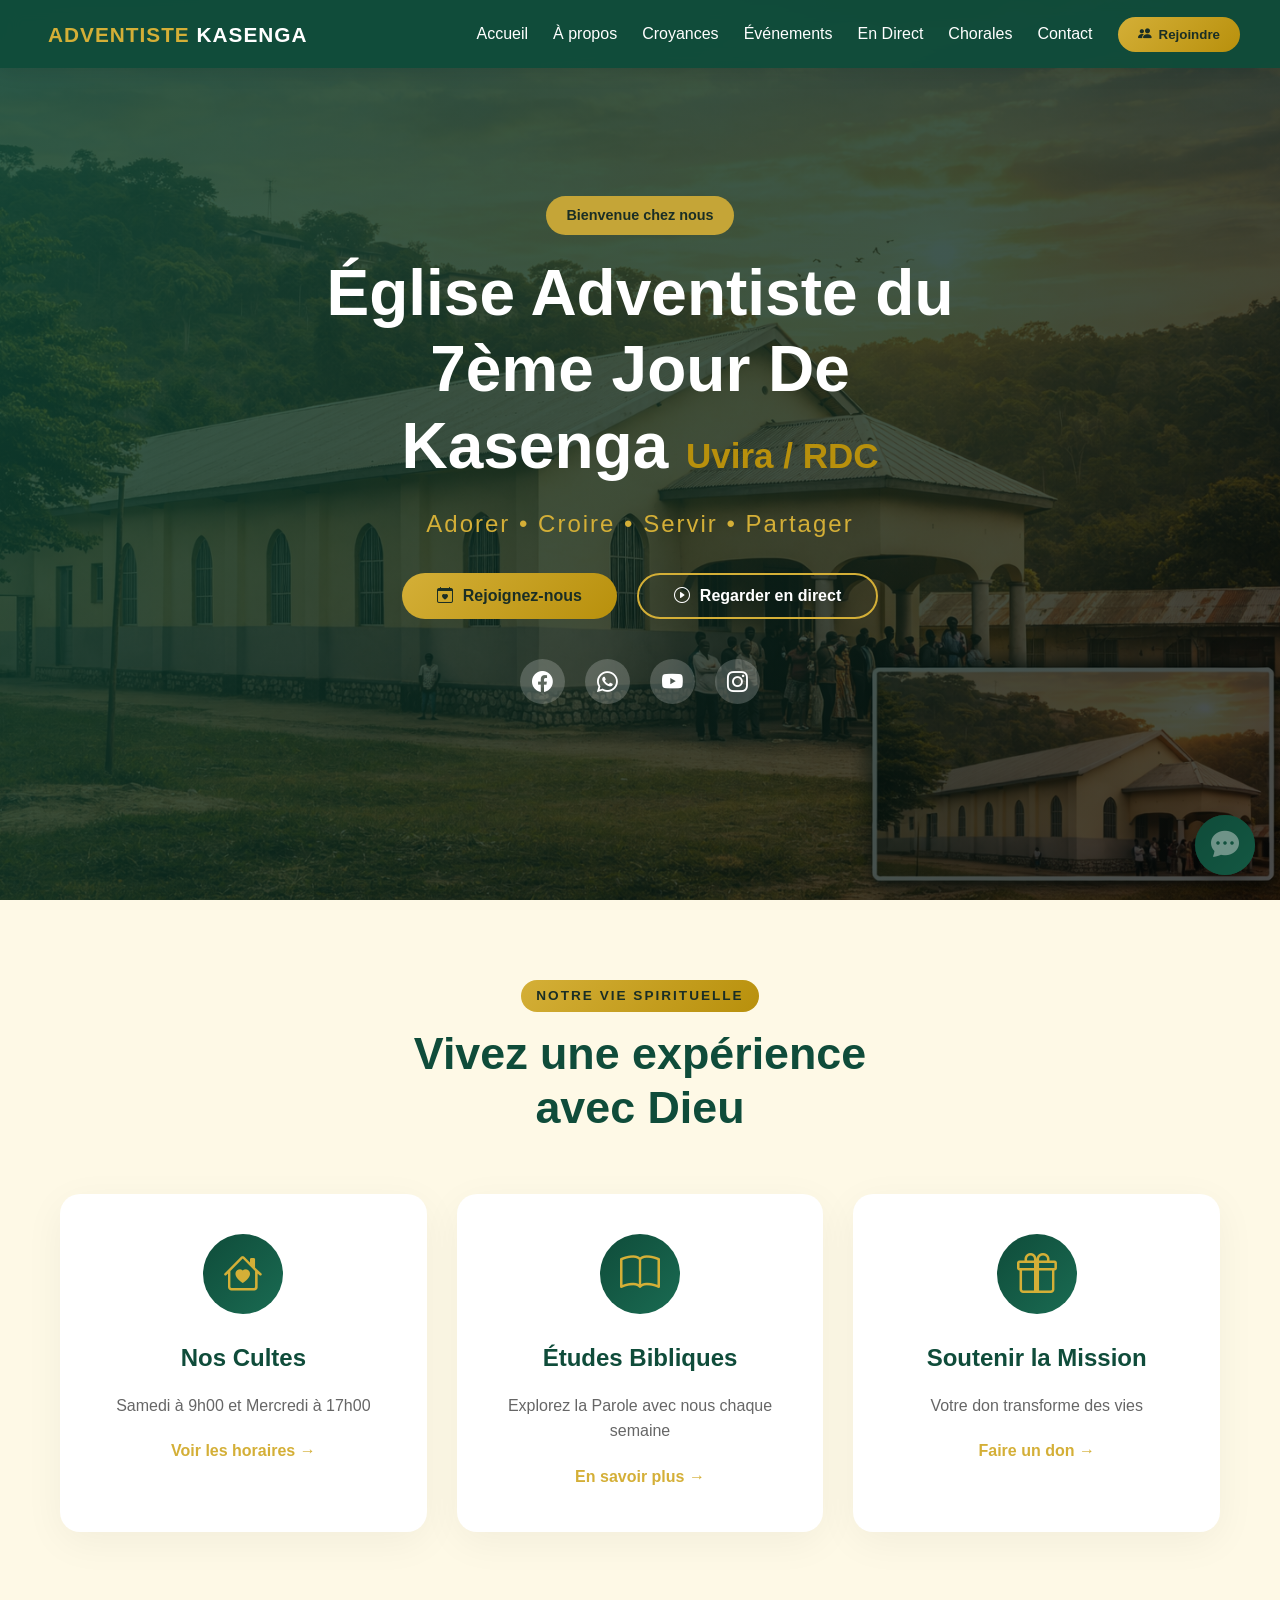
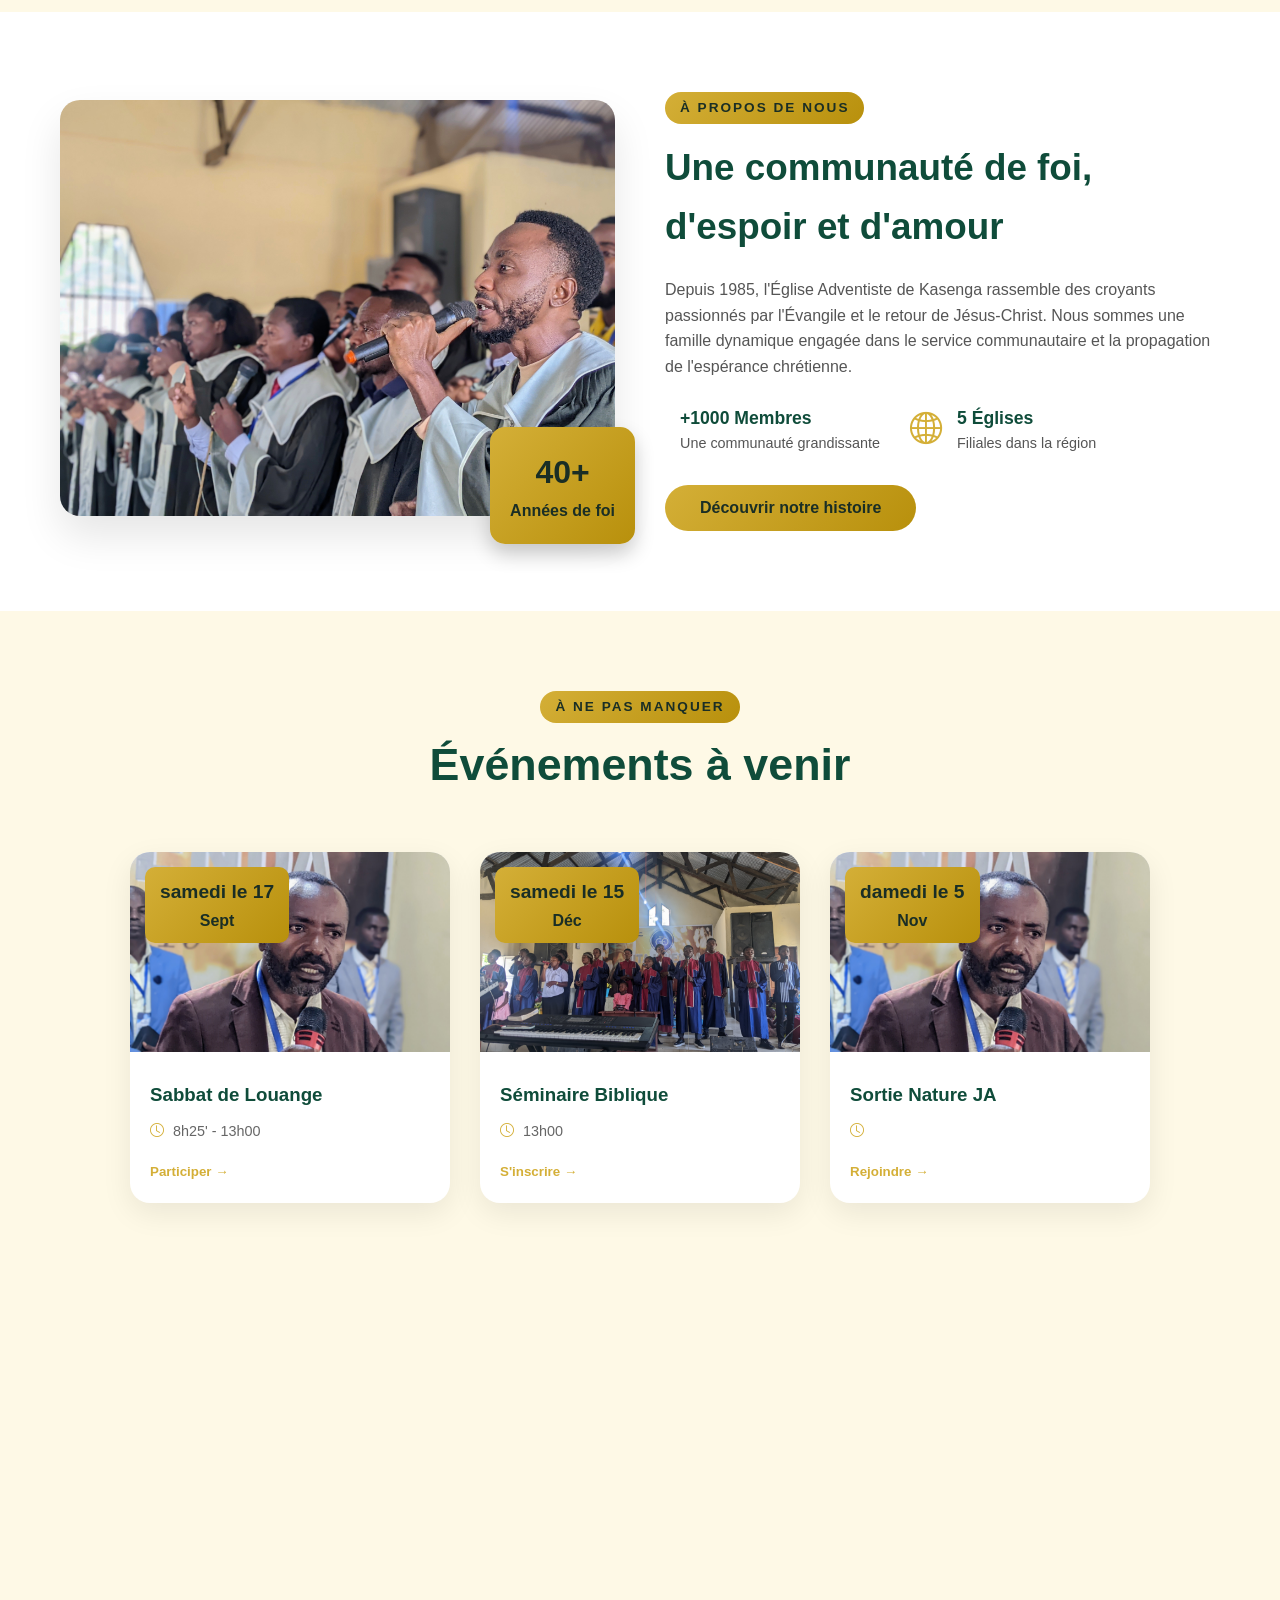
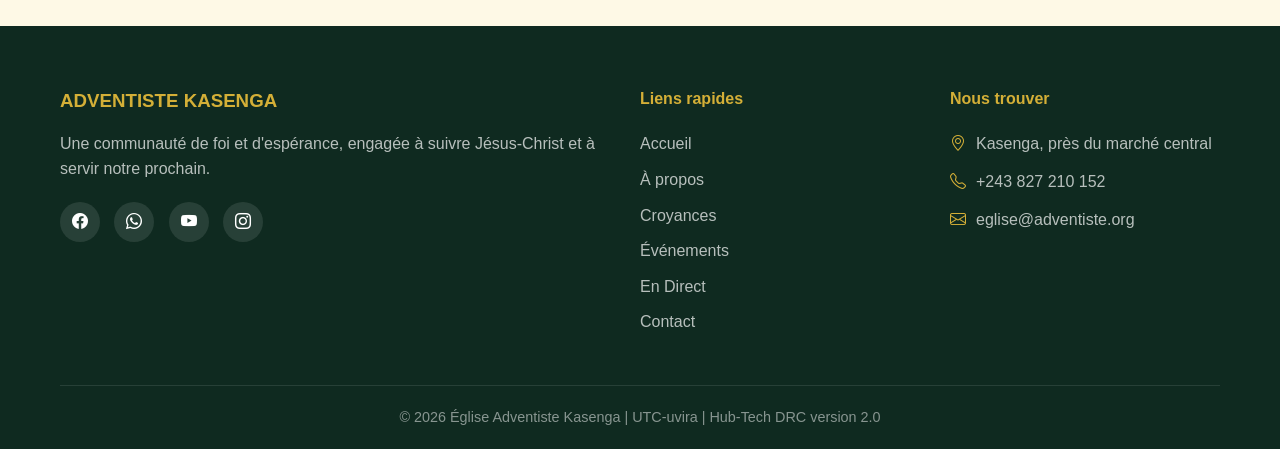
==== index.html @ 3e781ba5 "premier commit" ====
<!DOCTYPE html>
<html lang="fr">
<head>
    <meta charset="UTF-8">
    <meta name="viewport" content="width=device-width, initial-scale=1.0">
    <title>Église Adventiste - Kasenga | Accueil</title>
    <link rel="stylesheet" href="css/style.css">
    <link rel="stylesheet" href="font/bootstrap-icons.css">
</head>
<body>

<!-- NAVBAR MODERNE -->
<header class="header">
    <div class="logo">
        <i class="bi bi-cross"></i>
        <span>ADVENTISTE</span> KASENGA
    </div>
    <nav class="nav" id="nav">
        <a href="index.html">Accueil</a>
        <a href="a-propos.html">À propos</a>
        <a href="croyances.html">Croyances</a>
        <a href="evenements.html">Événements</a>
        <a href="direct.html">En Direct</a>
        <a href="chorales.html">Chorales</a>
        <a href="contact.html">Contact</a>
        <button class="btn-join" onclick="window.location.href='contact.html'">
            <i class="bi bi-people-fill"></i> Rejoindre
        </button>
    </nav>
    <div class="menu-toggle" id="menu-toggle">
        <i class="bi bi-list"></i>
    </div>
</header>

<!-- HERO SECTION - IMPACTANTE -->
<section class="hero">
    <div class="hero-overlay"></div>
    <div class="hero-content">
        <div class="hero-badge">Bienvenue chez nous</div>
        <h1>Église Adventiste du 7ème Jour  De<br> Kasenga <r style="font-size: 35px; color:#B8900C ;"> Uvira / RDC </r></r><span class="highlight">  </span></h1>
        <p class="hero-subtitle">Adorer • Croire • Servir • Partager</p>
        <div class="hero-buttons">
            <button class="btn-primary" onclick="window.location.href='contact.html'">
                <i class="bi bi-calendar-heart"></i> Rejoignez-nous
            </button>
            <button class="btn-outline" onclick="window.location.href='direct.html'">
                <i class="bi bi-play-circle"></i> Regarder en direct
            </button>
        </div>
        <div class="hero-social">
            <a href="#"><i class="bi bi-facebook"></i></a>
            <a href="#"><i class="bi bi-whatsapp"></i></a>
            <a href="#"><i class="bi bi-youtube"></i></a>
            <a href="#"><i class="bi bi-instagram"></i></a>
        </div>
    </div>
</section>

<!-- SECTION SERVICES/CARTES -->
<section class="services">
    <div class="container">
        <div class="section-header">
            <span class="section-tag">Notre vie spirituelle</span>
            <h2>Vivez une expérience <br>avec Dieu</h2>
        </div>
        <div class="services-grid">
            <div class="service-card">
                <div class="service-icon">
                    <i class="bi bi-house-heart"></i>
                </div>
                <h3>Nos Cultes</h3>
                <p>Samedi à 9h00 et Mercredi à 17h00</p>
                <a href="evenements.html" class="service-link">Voir les horaires →</a>
            </div>
            <div class="service-card">
                <div class="service-icon">
                    <i class="bi bi-book"></i>
                </div>
                <h3>Études Bibliques</h3>
                <p>Explorez la Parole avec nous chaque semaine</p>
                <a href="croyances.html" class="service-link">En savoir plus →</a>
            </div>
            <div class="service-card">
                <div class="service-icon">
                    <i class="bi bi-gift"></i>
                </div>
                <h3>Soutenir la Mission</h3>
                <p>Votre don transforme des vies</p>
                <a href="contact.html" class="service-link">Faire un don →</a>
            </div>
        </div>
    </div>
</section>

<!-- SECTION À PROOS (moderne) -->
<section class="about-modern">
    <div class="container">
        <div class="about-grid">
            <div class="about-image">
                <img src="images/les_seraphins.jpg" alt="Notre église">
                <div class="about-experience">
                    <span>40+</span>
                    <p>Années de foi</p>
                </div>
            </div>
            <div class="about-content">
                <span class="section-tag">À propos de nous</span>
                <h2>Une communauté de foi, d'espoir et d'amour</h2>
                <p>Depuis 1985, l'Église Adventiste de Kasenga rassemble des croyants passionnés par l'Évangile et le retour de Jésus-Christ. Nous sommes une famille dynamique engagée dans le service communautaire et la propagation de l'espérance chrétienne.</p>
                <div class="about-features">
                    <div class="feature">
                        <i class="bi bi-church"></i>
                        <div>
                            <h4>+1000 Membres</h4>
                            <p>Une communauté grandissante</p>
                        </div>
                    </div>
                    <div class="feature">
                        <i class="bi bi-globe2"></i>
                        <div>
                            <h4>5 Églises</h4>
                            <p>Filiales dans la région</p>
                        </div>
                    </div>
                </div>
                <button class="btn-primary" onclick="window.location.href='a-propos.html'">
                    Découvrir notre histoire
                </button>
            </div>
        </div>
    </div>
</section>

<!-- SECTION ÉVÉNEMENTS -->
<section class="events">
    <div class="container">
        <div class="section-header">
            <span class="section-tag">À ne pas manquer</span>
            <h2>Événements à venir</h2>
        </div>
        <div class="events-grid">
            <div class="event-card">
                <div class="event-date">
                    <span>samedi le 17</span>
                    <span>Sept</span>
                </div>
                <img src="images/mzee_precie.jpg" alt="Sabbat de Louange">
                <div class="event-content">
                    <h3>Sabbat de Louange</h3>
                    <p><i class="bi bi-clock"></i> 8h25' - 13h00</p>
                    <button class="btn-event">Participer →</button>
                </div>
            </div>
            <div class="event-card">
                <div class="event-date">
                    <span>samedi le 15</span>
                    <span>Déc</span>
                </div>
                <img src="images/aller dans le monde.jpg" alt="Séminaire Biblique">
                <div class="event-content">
                    <h3>Séminaire Biblique</h3>
                    <p><i class="bi bi-clock"></i> 13h00</p>
                    <button class="btn-event">S'inscrire →</button>
                </div>
            </div>
            <div class="event-card">
                <div class="event-date">
                    <span>damedi le 5</span>
                    <span>Nov</span>
                </div>
                <img src="images/mzee_precie.jpg" alt="Sortie Nature">
                <div class="event-content">
                    <h3>Sortie Nature JA</h3>
                    <p><i class="bi bi-clock"></i> </p>
                    <button class="btn-event">Rejoindre →</button>
                </div>
            </div>
        </div>
    </div>
</section>

<!-- SECTION NEWSLETTER / CONTACT -->
<section class="newsletter">
    <div class="container">
        <div class="newsletter-content">
            <h2>Restons connectés</h2>
            <p>Recevez nos actualités, horaires et événements directement sur WhatsApp</p>
            <div class="newsletter-form">
                <input type="tel" placeholder="Votre numéro WhatsApp">
                <button>S'inscrire <i class="bi bi-send"></i></button>
            </div>
        </div>
    </div>
</section>

<!-- FOOTER -->
<footer class="footer">
    <div class="container">
        <div class="footer-grid">
            <div class="footer-about">
                <h3>ADVENTISTE KASENGA</h3>
                <p>Une communauté de foi et d'espérance, engagée à suivre Jésus-Christ et à servir notre prochain.</p>
                <div class="footer-social">
                    <a href="#"><i class="bi bi-facebook"></i></a>
                    <a href="#"><i class="bi bi-whatsapp"></i></a>
                    <a href="#"><i class="bi bi-youtube"></i></a>
                    <a href="#"><i class="bi bi-instagram"></i></a>
                </div>
            </div>
            <div class="footer-links">
                <h4>Liens rapides</h4>
                <ul>
                    <li><a href="index.html">Accueil</a></li>
                    <li><a href="a-propos.html">À propos</a></li>
                    <li><a href="croyances.html">Croyances</a></li>
                    <li><a href="evenements.html">Événements</a></li>
                    <li><a href="direct.html">En Direct</a></li>
                    <li><a href="contact.html">Contact</a></li>
                </ul>
            </div>
            <div class="footer-contact">
                <h4>Nous trouver</h4>
                <p><i class="bi bi-geo-alt"></i> Kasenga, près du marché central</p>
                <p><i class="bi bi-telephone"></i> +243 827 210 152</p>
                <p><i class="bi bi-envelope"></i> eglise@adventiste.org</p>
            </div>
        </div>
        <div class="footer-bottom">
            <p>© 2026 Église Adventiste Kasenga | UTC-uvira | Hub-Tech DRC version 2.0</p>
        </div>
    </div>
</footer>

<!-- CHATBOT MODERNE -->
<div id="chatbot-icon" class="chatbot-icon">
    <i class="bi bi-chat-dots-fill"></i>
    <span class="chatbot-pulse"></span>
</div>

<div id="chatbot-window" class="chatbot-window">
    <div class="chatbot-header">
        <div class="chatbot-header-info">
            <i class="bi bi-cross"></i>
            <span>Assistant Adventiste</span>
        </div>
        <button id="close-chat"><i class="bi bi-x-lg"></i></button>
    </div>
    <div class="chatbot-messages" id="chatbot-messages">
        <div class="bot-message">
            <i class="bi bi-chat-heart"></i>
            <span>Bonjour et que Dieu vous bénisse ! 🙏 Comment puis-je vous aider ?</span>
        </div>
    </div>
    <div class="chatbot-input">
        <input type="text" id="chatbot-input" placeholder="Écrivez votre message...">
        <button id="chatbot-send">
            <i class="bi bi-send"></i>
        </button>
    </div>
</div>

<script src="js/script.js"></script>
</body>
</html>
---- css/style.css ----
/* ========================================
   STYLES MODERNES - ÉGLISE ADVENTISTE KASENGA
   ======================================== */

* {
    margin: 0;
    padding: 0;
    box-sizing: border-box;
    font-family: Arial, Helvetica, sans-serif;
}

body {
    font-family: 'Inter', 'Times New Roman', sans-serif;
    background-color: #FEF9E6;
    color: #1A2E25;
    line-height: 1.6;
    overflow-x: hidden;
}

.container {
    max-width: 1200px;
    margin: 0 auto;
    padding: 0 20px;
}

/* ========== TYPOGRAPHIE ========== */
.section-header {
    text-align: center;
    margin-bottom: 60px;
}

.section-tag {
    display: inline-block;
    background: linear-gradient(135deg, #D4AF37, #B8900C);
    color: #1A2E25;
    font-size: 0.85rem;
    font-weight: 600;
    text-transform: uppercase;
    letter-spacing: 2px;
    padding: 5px 15px;
    border-radius: 30px;
    margin-bottom: 15px;
}

.section-header h2 {
    font-size: 2.8rem;
    font-weight: 700;
    color: #0F4C3A;
    line-height: 1.2;
}

.highlight {
    color: #D4AF37;
    text-shadow: 0 2px 10px rgba(212, 175, 55, 0.3);
}

/* ========== NAVBAR MODERNE ========== */
.header {
    position: fixed;
    top: 0;
    left: 0;
    right: 0;
    display: flex;
    justify-content: space-between;
    align-items: center;
    background: rgba(15, 76, 58, 0.95);
    backdrop-filter: blur(10px);
    color: white;
    padding: 15px 40px;
    z-index: 1000;
    transition: all 0.3s ease;
    box-shadow: 0 2px 20px rgba(0,0,0,0.1);
}

.logo {
    font-size: 1.3rem;
    font-weight: 700;
    letter-spacing: 1px;
}

.logo i {
    color: #D4AF37;
    font-size: 1.5rem;
    margin-right: 8px;
}

.logo span {
    color: #D4AF37;
}

.nav {
    display: flex;
    gap: 25px;
    align-items: center;
}

.nav a {
    color: white;
    text-decoration: none;
    font-weight: 500;
    transition: all 0.3s;
    position: relative;
}

.nav a::after {
    content: '';
    position: absolute;
    bottom: -5px;
    left: 0;
    width: 0;
    height: 2px;
    background: #D4AF37;
    transition: width 0.3s;
}

.nav a:hover::after {
    width: 100%;
}

.nav a:hover {
    color: #D4AF37;
}

.btn-join {
    background: linear-gradient(135deg, #D4AF37, #B8900C);
    color: #1A2E25;
    padding: 10px 20px;
    border: none;
    border-radius: 30px;
    cursor: pointer;
    font-weight: 600;
    display: flex;
    align-items: center;
    gap: 8px;
    transition: transform 0.3s;
}

.btn-join:hover {
    transform: scale(1.05);
}

.menu-toggle {
    display: none;
    font-size: 28px;
    cursor: pointer;
}

/* ========== HERO SECTION ========== */
.hero {
    height: 100vh;
    position: relative;
    display: flex;
    align-items: center;
    justify-content: center;
    text-align: center;
    color: white;
    background: url('../images/adventiste\ 2.png') center/cover no-repeat;
    background-attachment: fixed;
}

.hero-overlay {
    position: absolute;
    top: 0;
    left: 0;
    right: 0;
    bottom: 0;
    background: linear-gradient(135deg, rgba(15,76,58,0.85), rgba(0,0,0,0.7));
}

.hero-content {
    position: relative;
    z-index: 2;
    max-width: 800px;
    padding: 0 20px;
}

.hero-badge {
    background: rgba(212, 175, 55, 0.9);
    display: inline-block;
    padding: 8px 20px;
    border-radius: 30px;
    font-size: 0.9rem;
    font-weight: 600;
    margin-bottom: 20px;
    color: #1A2E25;
}

.hero-content h1 {
    font-size: 4rem;
    font-weight: 800;
    margin-bottom: 20px;
    line-height: 1.2;
}

.hero-subtitle {
    font-size: 1.5rem;
    letter-spacing: 2px;
    margin-bottom: 30px;
    color: #D4AF37;
}

.hero-buttons {
    display: flex;
    gap: 20px;
    justify-content: center;
    margin-bottom: 40px;
    flex-wrap: wrap;
}

.btn-primary {
    background: linear-gradient(135deg, #D4AF37, #B8900C);
    color: #1A2E25;
    padding: 14px 35px;
    border: none;
    border-radius: 40px;
    font-size: 1rem;
    font-weight: 600;
    cursor: pointer;
    transition: all 0.3s;
    display: inline-flex;
    align-items: center;
    gap: 10px;
}

.btn-primary:hover {
    transform: translateY(-3px);
    box-shadow: 0 10px 25px rgba(212,175,55,0.3);
}

.btn-outline {
    background: transparent;
    border: 2px solid #D4AF37;
    color: white;
    padding: 12px 35px;
    border-radius: 40px;
    font-size: 1rem;
    font-weight: 600;
    cursor: pointer;
    transition: all 0.3s;
    display: inline-flex;
    align-items: center;
    gap: 10px;
}

.btn-outline:hover {
    background: #D4AF37;
    color: #1A2E25;
    transform: translateY(-3px);
}

.hero-social {
    display: flex;
    gap: 20px;
    justify-content: center;
}

.hero-social a {
    color: white;
    background: rgba(255,255,255,0.2);
    width: 45px;
    height: 45px;
    border-radius: 50%;
    display: flex;
    align-items: center;
    justify-content: center;
    font-size: 1.3rem;
    transition: all 0.3s;
}

.hero-social a:hover {
    background: #D4AF37;
    transform: translateY(-5px);
}

/* ========== SERVICES / CARTES ========== */
.services {
    padding: 80px 0;
    background: #FEF9E6;
}

.services-grid {
    display: flex;
    gap: 30px;
    justify-content: center;
    flex-wrap: wrap;
}

.service-card {
    background: white;
    padding: 40px 30px;
    border-radius: 20px;
    text-align: center;
    box-shadow: 0 10px 40px rgba(0,0,0,0.05);
    transition: all 0.3s;
    flex: 1;
    min-width: 250px;
    border-bottom: 3px solid transparent;
}

.service-card:hover {
    transform: translateY(-10px);
    box-shadow: 0 20px 50px rgba(0,0,0,0.1);
    border-bottom-color: #D4AF37;
}

.service-icon {
    width: 80px;
    height: 80px;
    background: linear-gradient(135deg, #0F4C3A, #1A6B52);
    border-radius: 50%;
    display: flex;
    align-items: center;
    justify-content: center;
    margin: 0 auto 25px;
}

.service-icon i {
    font-size: 2.5rem;
    color: #D4AF37;
}

.service-card h3 {
    font-size: 1.5rem;
    margin-bottom: 15px;
    color: #0F4C3A;
}

.service-card p {
    color: #666;
    margin-bottom: 20px;
}

.service-link {
    color: #D4AF37;
    text-decoration: none;
    font-weight: 600;
    transition: all 0.3s;
}

.service-link:hover {
    letter-spacing: 1px;
}

/* ========== ABOUT MODERN ========== */
.about-modern {
    padding: 80px 0;
    background: white;
}

.about-grid {
    display: flex;
    gap: 50px;
    align-items: center;
    flex-wrap: wrap;
}

.about-image {
    flex: 1;
    position: relative;
}

.about-image img {
    width: 100%;
    border-radius: 20px;
    box-shadow: 0 20px 40px rgba(0,0,0,0.1);
}

.about-experience {
    position: absolute;
    bottom: -20px;
    right: -20px;
    background: linear-gradient(135deg, #D4AF37, #B8900C);
    padding: 20px;
    border-radius: 15px;
    text-align: center;
    box-shadow: 0 10px 20px rgba(0,0,0,0.2);
}

.about-experience span {
    font-size: 2rem;
    font-weight: 800;
    display: block;
    color: #1A2E25;
}

.about-experience p {
    color: #1A2E25;
    font-weight: 600;
}

.about-content {
    flex: 1;
}

.about-content .section-tag {
    display: inline-block;
    margin-bottom: 15px;
}

.about-content h2 {
    font-size: 2.3rem;
    color: #0F4C3A;
    margin-bottom: 20px;
}

.about-content p {
    color: #555;
    margin-bottom: 25px;
}

.about-features {
    display: flex;
    gap: 30px;
    margin-bottom: 30px;
    flex-wrap: wrap;
}

.feature {
    display: flex;
    align-items: center;
    gap: 15px;
}

.feature i {
    font-size: 2rem;
    color: #D4AF37;
}

.feature h4 {
    color: #0F4C3A;
    font-size: 1.1rem;
}

.feature p {
    margin: 0;
    font-size: 0.9rem;
}

/* ========== ÉVÉNEMENTS ========== */
.events {
    padding: 80px 0;
    background: #FEF9E6;
}

.events-grid {
    display: flex;
    gap: 30px;
    flex-wrap: wrap;
    justify-content: center;
}

.event-card {
    background: white;
    border-radius: 20px;
    overflow: hidden;
    width: 320px;
    transition: all 0.3s;
    box-shadow: 0 10px 30px rgba(0,0,0,0.08);
    position: relative;
}

.event-card:hover {
    transform: translateY(-10px);
    box-shadow: 0 20px 40px rgba(0,0,0,0.15);
}

.event-date {
    position: absolute;
    top: 15px;
    left: 15px;
    background: linear-gradient(135deg, #D4AF37, #B8900C);
    padding: 10px 15px;
    border-radius: 10px;
    text-align: center;
    color: #1A2E25;
    font-weight: bold;
    z-index: 2;
}

.event-date span:first-child {
    font-size: 1.2rem;
    display: block;
}

.event-card img {
    width: 100%;
    height: 200px;
    object-fit: cover;
}

.event-content {
    padding: 20px;
}

.event-content h3 {
    color: #0F4C3A;
    margin-bottom: 10px;
}

.event-content p {
    color: #666;
    margin-bottom: 15px;
    font-size: 0.9rem;
}

.event-content p i {
    margin-right: 5px;
    color: #D4AF37;
}

.btn-event {
    background: transparent;
    border: none;
    color: #D4AF37;
    font-weight: 600;
    cursor: pointer;
    transition: all 0.3s;
}

.btn-event:hover {
    letter-spacing: 2px;
}

/* ========== NEWSLETTER ========== */
.newsletter {
    padding: 80px 0;
    background: linear-gradient(135deg, #0F4C3A, #1A6B52);
    text-align: center;
}

.newsletter-content h2 {
    color: white;
    font-size: 2.5rem;
    margin-bottom: 15px;
}

.newsletter-content p {
    color: rgba(255,255,255,0.9);
    margin-bottom: 30px;
}

.newsletter-form {
    display: flex;
    gap: 15px;
    justify-content: center;
    flex-wrap: wrap;
}

.newsletter-form input {
    padding: 15px 25px;
    width: 320px;
    border: none;
    border-radius: 50px;
    font-size: 1rem;
    outline: none;
}

.newsletter-form button {
    background: linear-gradient(135deg, #D4AF37, #B8900C);
    border: none;
    padding: 15px 30px;
    border-radius: 50px;
    font-weight: 600;
    cursor: pointer;
    transition: all 0.3s;
}

.newsletter-form button:hover {
    transform: scale(1.05);
}

/* ========== FOOTER ========== */
.footer {
    background: #0F2A20;
    color: white;
    padding: 60px 0 20px;
}

.footer-grid {
    display: flex;
    gap: 40px;
    flex-wrap: wrap;
    justify-content: space-between;
    margin-bottom: 40px;
}

.footer-about {
    flex: 2;
    min-width: 250px;
}

.footer-about h3 {
    color: #D4AF37;
    margin-bottom: 15px;
}

.footer-about p {
    color: rgba(255,255,255,0.7);
    margin-bottom: 20px;
}

.footer-social a {
    color: white;
    background: rgba(255,255,255,0.1);
    width: 40px;
    height: 40px;
    display: inline-flex;
    align-items: center;
    justify-content: center;
    border-radius: 50%;
    margin-right: 10px;
    transition: all 0.3s;
}

.footer-social a:hover {
    background: #D4AF37;
    transform: translateY(-3px);
}

.footer-links, .footer-contact {
    flex: 1;
    min-width: 180px;
}

.footer-links h4, .footer-contact h4 {
    color: #D4AF37;
    margin-bottom: 20px;
}

.footer-links ul {
    list-style: none;
}

.footer-links ul li {
    margin-bottom: 10px;
}

.footer-links ul li a {
    color: rgba(255,255,255,0.7);
    text-decoration: none;
    transition: all 0.3s;
}

.footer-links ul li a:hover {
    color: #D4AF37;
    padding-left: 5px;
}

.footer-contact p {
    color: rgba(255,255,255,0.7);
    margin-bottom: 12px;
    display: flex;
    align-items: center;
    gap: 10px;
}

.footer-contact p i {
    color: #D4AF37;
}

.footer-bottom {
    text-align: center;
    padding-top: 20px;
    border-top: 1px solid rgba(255,255,255,0.1);
    color: rgba(255,255,255,0.5);
    font-size: 0.9rem;
}

/* ========== CHATBOT MODERNE ========== */
.chatbot-icon {
    position: fixed;
    bottom: 25px;
    right: 25px;
    background: linear-gradient(135deg, #0F4C3A, #1A6B52);
    color: white;
    width: 60px;
    height: 60px;
    border-radius: 50%;
    display: flex;
    align-items: center;
    justify-content: center;
    font-size: 28px;
    cursor: pointer;
    box-shadow: 0 5px 20px rgba(0,0,0,0.3);
    z-index: 1000;
    transition: all 0.3s;
}

.chatbot-icon:hover {
    transform: scale(1.1);
}

.chatbot-pulse {
    position: absolute;
    width: 100%;
    height: 100%;
    background: #0F4C3A;
    border-radius: 50%;
    opacity: 0.6;
    animation: pulse 2s infinite;
}

@keyframes pulse {
    0% {
        transform: scale(1);
        opacity: 0.6;
    }
    100% {
        transform: scale(1.5);
        opacity: 0;
    }
}

.chatbot-window {
    position: fixed;
    bottom: 100px;
    right: 25px;
    width: 350px;
    background: white;
    border-radius: 20px;
    box-shadow: 0 10px 40px rgba(0,0,0,0.2);
    display: none;
    flex-direction: column;
    z-index: 1000;
    overflow: hidden;
}

.chatbot-header {
    background: linear-gradient(135deg, #0F4C3A, #1A6B52);
    color: white;
    padding: 15px;
    display: flex;
    justify-content: space-between;
    align-items: center;
}

.chatbot-header-info {
    display: flex;
    align-items: center;
    gap: 10px;
}

.chatbot-header-info i {
    font-size: 1.3rem;
}

.chatbot-header button {
    background: none;
    border: none;
    color: white;
    font-size: 1.2rem;
    cursor: pointer;
}

.chatbot-messages {
    height: 300px;
    overflow-y: auto;
    padding: 15px;
    background: #f5f5f5;
}

.bot-message, .user-message {
    display: flex;
    align-items: flex-start;
    gap: 8px;
    margin-bottom: 15px;
}

.bot-message i {
    background: #0F4C3A;
    color: white;
    padding: 8px;
    border-radius: 50%;
    font-size: 0.8rem;
}

.bot-message span {
    background: white;
    padding: 10px 12px;
    border-radius: 15px;
    border-top-left-radius: 5px;
    max-width: 80%;
    color: #333;
    box-shadow: 0 2px 5px rgba(0,0,0,0.05);
}

.user-message {
    justify-content: flex-end;
}

.user-message span {
    background: linear-gradient(135deg, #D4AF37, #B8900C);
    color: #1A2E25;
    padding: 10px 12px;
    border-radius: 15px;
    border-top-right-radius: 5px;
    max-width: 80%;
    font-weight: 500;
}

.chatbot-input {
    display: flex;
    border-top: 1px solid #eee;
    padding: 10px;
    background: white;
}

.chatbot-input input {
    flex: 1;
    padding: 10px;
    border: 1px solid #ddd;
    border-radius: 25px;
    outline: none;
}

.chatbot-input button {
    background: linear-gradient(135deg, #0F4C3A, #1A6B52);
    border: none;
    color: white;
    width: 40px;
    height: 40px;
    border-radius: 50%;
    margin-left: 8px;
    cursor: pointer;
    transition: all 0.3s;
}

.chatbot-input button:hover {
    transform: scale(1.05);
}

/* ========== RESPONSIVE ========== */
@media (max-width: 992px) {
    .hero-content h1 {
        font-size: 2.8rem;
    }
    
    .section-header h2 {
        font-size: 2.2rem;
    }
    
    .about-content h2 {
        font-size: 1.8rem;
    }
}

@media (max-width: 768px) {
    .menu-toggle {
        display: block;
    }
    
    .nav {
        display: none;
        flex-direction: column;
        position: absolute;
        top: 70px;
        right: 20px;
        background: #0F4C3A;
        padding: 20px;
        border-radius: 15px;
        width: 220px;
        gap: 15px;
        text-align: center;
    }
    
    .nav.active {
        display: flex;
    }
    
    .hero-buttons {
        gap: 15px;
    }
    
    .btn-primary, .btn-outline {
        padding: 10px 25px;
        font-size: 0.9rem;
    }
    
    .services-grid {
        flex-direction: column;
        align-items: center;
    }
    
    .service-card {
        width: 100%;
        max-width: 350px;
    }
    
    .about-features {
        flex-direction: column;
    }
    
    .events-grid {
        flex-direction: column;
        align-items: center;
    }
    
    .chatbot-window {
        width: 300px;
        right: 15px;
        bottom: 90px;
    }
}

@media (max-width: 480px) {
    .hero-content h1 {
        font-size: 2rem;
    }
    
    .hero-subtitle {
        font-size: 1rem;
    }
    
    .section-header h2 {
        font-size: 1.8rem;
    }
    
    .newsletter-form input {
        width: 100%;
    }
}











/* ========== PAGE À PROPOS - STYLES SPÉCIFIQUES ========== */
.page-hero {
    height: 50vh;
    position: relative;
    display: flex;
    align-items: center;
    justify-content: center;
    text-align: center;
    background: url('../images/adventiste\ 2.png') center/cover no-repeat;
}

.page-hero-overlay {
    position: absolute;
    top: 0;
    left: 0;
    right: 0;
    bottom: 0;
    background: linear-gradient(135deg, rgba(15,76,58,0.85), rgba(0,0,0,0.7));
}

.page-hero-content {
    position: relative;
    z-index: 2;
    color: white;
}

.page-hero-content h1 {
    font-size: 3.5rem;
    margin-bottom: 15px;
}

.page-hero-content p {
    font-size: 1.3rem;
}

/* About Story */
.about-story {
    padding: 80px 0;
    background: white;
}

.story-grid {
    display: flex;
    gap: 50px;
    align-items: center;
    flex-wrap: wrap;
}

.story-text {
    flex: 1;
}

.story-text h2 {
    font-size: 2.3rem;
    color: #0F4C3A;
    margin-bottom: 20px;
}

.story-text p {
    color: #555;
    margin-bottom: 15px;
    line-height: 1.8;
}

.story-image {
    flex: 1;
}

.story-image img {
    width: 100%;
    border-radius: 20px;
    box-shadow: 0 20px 40px rgba(0,0,0,0.1);
}

/* Mission */
.mission {
    padding: 80px 0;
    background: #FEF9E6;
}

.mission-grid {
    display: flex;
    gap: 30px;
    flex-wrap: wrap;
    justify-content: center;
}

.mission-card {
    background: white;
    padding: 40px 30px;
    text-align: center;
    border-radius: 20px;
    flex: 1;
    min-width: 200px;
    transition: all 0.3s;
    box-shadow: 0 10px 30px rgba(0,0,0,0.05);
}

.mission-card:hover {
    transform: translateY(-10px);
    box-shadow: 0 20px 40px rgba(0,0,0,0.1);
}

.mission-card i {
    font-size: 3rem;
    color: #D4AF37;
    margin-bottom: 20px;
}

.mission-card h3 {
    color: #0F4C3A;
    margin-bottom: 15px;
}

/* Pastor */
.pastor {
    padding: 80px 0;
    background: white;
}

.pastor-grid {
    display: flex;
    gap: 50px;
    align-items: center;
    flex-wrap: wrap;
}

.pastor-image {
    flex: 1;
}

.pastor-image img {
    width: 100%;
    border-radius: 20px;
    box-shadow: 0 20px 40px rgba(0,0,0,0.1);
}

.pastor-text {
    flex: 1;
}

.pastor-text h2 {
    font-size: 2.3rem;
    color: #0F4C3A;
    margin-bottom: 20px;
}

.pastor-text p {
    color: #555;
    margin-bottom: 20px;
    line-height: 1.8;
}

.pastor-quote {
    background: linear-gradient(135deg, #FEF9E6, #fff);
    padding: 25px;
    border-radius: 15px;
    border-left: 4px solid #D4AF37;
    margin-top: 20px;
}

.pastor-quote i {
    font-size: 2rem;
    color: #D4AF37;
    margin-bottom: 10px;
    display: inline-block;
}

.pastor-quote p {
    font-style: italic;
    font-size: 1.1rem;
    margin: 0;
}

/* Stats */
.stats {
    padding: 60px 0;
    background: linear-gradient(135deg, #0F4C3A, #1A6B52);
    color: white;
}

.stats-grid {
    display: flex;
    gap: 40px;
    flex-wrap: wrap;
    justify-content: space-around;
    text-align: center;
}

.stat i {
    font-size: 2.5rem;
    color: #D4AF37;
    margin-bottom: 15px;
}

.stat h3 {
    font-size: 2.5rem;
    margin-bottom: 10px;
}

.stat p {
    font-size: 1rem;
    opacity: 0.9;
}

/* Responsive */
@media (max-width: 768px) {
    .page-hero-content h1 {
        font-size: 2.2rem;
    }
    
    .story-text h2, .pastor-text h2 {
        font-size: 1.8rem;
    }
    
    .stat h3 {
        font-size: 1.8rem;
    }
}





/* ========== PAGE CROYANCES ========== */
.beliefs-intro {
    padding: 80px 0 40px;
    background: white;
    text-align: center;
}

.intro-text {
    max-width: 800px;
    margin: 0 auto;
}

.intro-text h2 {
    font-size: 2.3rem;
    color: #0F4C3A;
    margin-bottom: 20px;
}

.intro-text p {
    color: #555;
    font-size: 1.1rem;
}

.beliefs-list {
    padding: 40px 0 60px;
    background: #FEF9E6;
}

.beliefs-grid {
    display: flex;
    gap: 30px;
    flex-wrap: wrap;
    justify-content: center;
}

.belief-card {
    background: white;
    padding: 30px;
    border-radius: 20px;
    width: 320px;
    text-align: center;
    position: relative;
    transition: all 0.3s;
    box-shadow: 0 10px 30px rgba(0,0,0,0.05);
}

.belief-card:hover {
    transform: translateY(-10px);
    box-shadow: 0 20px 40px rgba(0,0,0,0.1);
}

.belief-number {
    position: absolute;
    top: -15px;
    left: 20px;
    background: linear-gradient(135deg, #D4AF37, #B8900C);
    color: #1A2E25;
    font-weight: bold;
    padding: 5px 12px;
    border-radius: 20px;
    font-size: 0.8rem;
}

.belief-icon i {
    font-size: 2.5rem;
    color: #D4AF37;
    margin-bottom: 15px;
}

.belief-card h3 {
    color: #0F4C3A;
    margin-bottom: 15px;
}

.belief-card p {
    color: #666;
    line-height: 1.6;
}

/* Verset */
.verse {
    padding: 80px 0;
    background: linear-gradient(135deg, #0F4C3A, #1A6B52);
    text-align: center;
}

.verse-content {
    max-width: 700px;
    margin: 0 auto;
    color: white;
}

.verse-content i {
    font-size: 3rem;
    color: #D4AF37;
    margin-bottom: 20px;
    display: inline-block;
}

.verse-content p {
    font-size: 1.5rem;
    font-style: italic;
    line-height: 1.5;
    margin-bottom: 20px;
}

.verse-content span {
    font-size: 1rem;
    opacity: 0.9;
}

/* More beliefs */
.more-beliefs {
    padding: 80px 0;
    background: white;
}

.more-grid {
    display: flex;
    gap: 30px;
    flex-wrap: wrap;
    justify-content: center;
}

.more-item {
    background: #FEF9E6;
    padding: 30px;
    border-radius: 15px;
    text-align: center;
    width: 250px;
    transition: all 0.3s;
}

.more-item:hover {
    transform: translateY(-5px);
}

.more-item i {
    font-size: 2.5rem;
    color: #D4AF37;
    margin-bottom: 15px;
}

.more-item h4 {
    color: #0F4C3A;
    margin-bottom: 10px;
}

.more-item p {
    color: #666;
    font-size: 0.9rem;
}





/* ========== PAGE DIRECT ========== */
.live-section {
    padding: 60px 0;
    background: #0F2A20;
}

.live-video {
    background: #1A2E25;
    border-radius: 20px;
    overflow: hidden;
    box-shadow: 0 20px 40px rgba(0,0,0,0.3);
}

.video-container {
    position: relative;
    padding-bottom: 56.25%;
    height: 0;
    overflow: hidden;
}

.video-container iframe {
    position: absolute;
    top: 0;
    left: 0;
    width: 100%;
    height: 100%;
}

.live-info {
    padding: 30px;
    text-align: center;
}

.live-badge {
    display: inline-block;
    background: #ff4444;
    color: white;
    padding: 5px 15px;
    border-radius: 30px;
    font-size: 0.8rem;
    font-weight: bold;
    margin-bottom: 15px;
}

.live-badge i {
    animation: pulse 1.5s infinite;
}

.live-info h2 {
    color: #D4AF37;
    font-size: 1.8rem;
    margin-bottom: 10px;
}

.live-info p {
    color: rgba(255,255,255,0.8);
    margin-bottom: 20px;
}

.live-schedule {
    background: rgba(255,255,255,0.1);
    border-radius: 15px;
    padding: 15px;
}

.live-schedule p {
    margin: 5px 0;
}

/* Schedule */
.schedule {
    padding: 80px 0;
    background: #FEF9E6;
}

.schedule-grid {
    display: flex;
    gap: 30px;
    flex-wrap: wrap;
    justify-content: center;
}

.schedule-card {
    background: white;
    padding: 30px;
    border-radius: 20px;
    text-align: center;
    width: 220px;
    transition: all 0.3s;
    box-shadow: 0 10px 30px rgba(0,0,0,0.05);
}

.schedule-card:hover {
    transform: translateY(-5px);
}

.schedule-card i {
    font-size: 2.5rem;
    color: #D4AF37;
    margin-bottom: 15px;
}

.schedule-card h3 {
    color: #0F4C3A;
    margin-bottom: 10px;
}

.schedule-card p {
    color: #666;
    margin-bottom: 5px;
}

.schedule-card span {
    color: #D4AF37;
    font-weight: bold;
}

/* Replays */
.replays {
    padding: 80px 0;
    background: white;
}

.replays-grid {
    display: flex;
    gap: 30px;
    flex-wrap: wrap;
    justify-content: center;
}

.replay-card {
    background: #FEF9E6;
    border-radius: 15px;
    overflow: hidden;
    width: 300px;
    transition: all 0.3s;
}

.replay-card:hover {
    transform: translateY(-5px);
    box-shadow: 0 15px 30px rgba(0,0,0,0.1);
}

.replay-thumbnail {
    position: relative;
    height: 180px;
    overflow: hidden;
}

.replay-thumbnail img {
    width: 100%;
    height: 100%;
    object-fit: cover;
}

.replay-thumbnail i {
    position: absolute;
    top: 50%;
    left: 50%;
    transform: translate(-50%, -50%);
    font-size: 3rem;
    color: rgba(255,255,255,0.8);
    transition: all 0.3s;
}

.replay-card:hover .replay-thumbnail i {
    color: #D4AF37;
    transform: translate(-50%, -50%) scale(1.1);
}

.replay-info {
    padding: 20px;
}

.replay-info h3 {
    color: #0F4C3A;
    margin-bottom: 5px;
}

.replay-info p {
    color: #666;
    font-size: 0.9rem;
    margin-bottom: 10px;
}

.replay-info span {
    color: #D4AF37;
    font-weight: 600;
    font-size: 0.9rem;
}





/* ========== PAGE ÉVÉNEMENTS ========== */
.upcoming-events {
    padding: 60px 0;
    background: #FEF9E6;
}

.events-full-grid {
    display: flex;
    flex-direction: column;
    gap: 30px;
}

.event-full-card {
    display: flex;
    flex-wrap: wrap;
    background: white;
    border-radius: 20px;
    overflow: hidden;
    box-shadow: 0 10px 30px rgba(0,0,0,0.08);
    transition: all 0.3s;
}

.event-full-card:hover {
    transform: translateX(5px);
    box-shadow: 0 15px 40px rgba(0,0,0,0.12);
}

.event-date-large {
    background: linear-gradient(135deg, #0F4C3A, #1A6B52);
    color: white;
    padding: 25px 20px;
    text-align: center;
    min-width: 100px;
    display: flex;
    flex-direction: column;
    justify-content: center;
}

.event-date-large .day {
    font-size: 2rem;
    font-weight: 800;
}

.event-date-large .month {
    font-size: 0.9rem;
    letter-spacing: 2px;
}

.event-details {
    flex: 2;
    padding: 25px;
}

.event-details h3 {
    color: #0F4C3A;
    font-size: 1.5rem;
    margin-bottom: 15px;
}

.event-details p {
    color: #666;
    margin-bottom: 10px;
    display: flex;
    align-items: center;
    gap: 8px;
}

.event-details p i {
    color: #D4AF37;
    width: 20px;
}

.btn-primary-small {
    background: linear-gradient(135deg, #D4AF37, #B8900C);
    border: none;
    padding: 10px 25px;
    border-radius: 30px;
    font-weight: 600;
    margin-top: 15px;
    cursor: pointer;
    transition: all 0.3s;
}

.btn-primary-small:hover {
    transform: scale(1.05);
}

.event-image {
    width: 200px;
    min-width: 200px;
}

.event-image img {
    width: 100%;
    height: 100%;
    object-fit: cover;
}

/* Calendrier */
.calendar {
    padding: 80px 0;
    background: white;
}

.calendar-table {
    max-width: 800px;
    margin: 0 auto;
    background: white;
    border-radius: 20px;
    overflow: hidden;
    box-shadow: 0 10px 30px rgba(0,0,0,0.08);
}

.calendar-header {
    display: grid;
    grid-template-columns: repeat(7, 1fr);
    background: linear-gradient(135deg, #0F4C3A, #1A6B52);
    color: white;
    text-align: center;
    padding: 15px 0;
    font-weight: 600;
}

.calendar-body {
    display: grid;
    grid-template-columns: repeat(7, 1fr);
    text-align: center;
    padding: 15px;
    gap: 10px;
}

.calendar-day {
    padding: 12px;
    border-radius: 10px;
    position: relative;
    font-weight: 500;
}

.event-day {
    background: #FEF9E6;
    color: #0F4C3A;
    font-weight: 600;
    position: relative;
}

.event-marker {
    position: absolute;
    bottom: 2px;
    left: 50%;
    transform: translateX(-50%);
    font-size: 0.7rem;
}

.calendar-legend {
    display: flex;
    justify-content: center;
    gap: 30px;
    margin-top: 30px;
    flex-wrap: wrap;
}

.legend-marker {
    margin-right: 5px;
}

/* Responsive */
@media (max-width: 768px) {
    .event-full-card {
        flex-direction: column;
    }
    
    .event-date-large {
        flex-direction: row;
        justify-content: space-between;
        padding: 15px 20px;
    }
    
    .event-image {
        width: 100%;
        height: 150px;
    }
    
    .calendar-body {
        gap: 5px;
        padding: 10px;
    }
    
    .calendar-day {
        padding: 8px;
        font-size: 0.8rem;
    }
}




/* ========== PAGE CONTACT ========== */
.contact-info {
    padding: 60px 0;
    background: #FEF9E6;
}

.contact-grid {
    display: flex;
    gap: 30px;
    flex-wrap: wrap;
    justify-content: center;
}

.contact-card {
    background: white;
    padding: 30px;
    border-radius: 20px;
    text-align: center;
    width: 240px;
    transition: all 0.3s;
    box-shadow: 0 10px 30px rgba(0,0,0,0.05);
}

.contact-card:hover {
    transform: translateY(-10px);
}

.contact-card i {
    font-size: 2.5rem;
    color: #D4AF37;
    margin-bottom: 15px;
}

.contact-card h3 {
    color: #0F4C3A;
    margin-bottom: 15px;
}

.contact-card p {
    color: #666;
    line-height: 1.6;
}

/* Formulaire */
.contact-form-section {
    padding: 60px 0;
    background: white;
}

.form-container {
    display: flex;
    gap: 50px;
    flex-wrap: wrap;
    background: #FEF9E6;
    border-radius: 30px;
    padding: 40px;
    box-shadow: 0 20px 40px rgba(0,0,0,0.05);
}

.form-text {
    flex: 1;
}

.form-text h2 {
    font-size: 2rem;
    color: #0F4C3A;
    margin: 15px 0 20px;
}

.form-text p {
    color: #555;
    margin-bottom: 30px;
}

.form-social {
    display: flex;
    gap: 15px;
    flex-wrap: wrap;
}

.form-social a {
    background: white;
    padding: 10px 20px;
    border-radius: 30px;
    text-decoration: none;
    color: #0F4C3A;
    font-weight: 500;
    transition: all 0.3s;
    display: inline-flex;
    align-items: center;
    gap: 8px;
}

.form-social a:hover {
    background: #D4AF37;
    color: #1A2E25;
    transform: translateY(-3px);
}

.contact-form {
    flex: 1;
}

.form-group {
    margin-bottom: 20px;
}

.form-group input,
.form-group select,
.form-group textarea {
    width: 100%;
    padding: 15px;
    border: 1px solid #ddd;
    border-radius: 12px;
    font-family: inherit;
    transition: all 0.3s;
    background: white;
}

.form-group input:focus,
.form-group select:focus,
.form-group textarea:focus {
    outline: none;
    border-color: #D4AF37;
    box-shadow: 0 0 0 3px rgba(212, 175, 55, 0.2);
}

/* Map */
.map {
    padding: 60px 0;
    background: #FEF9E6;
}

.map-container {
    border-radius: 20px;
    overflow: hidden;
    box-shadow: 0 20px 40px rgba(0,0,0,0.1);
}





/* ========================================
   PAGE CHORALES - STYLES SPÉCIAUX
   ======================================== */

/* Hero spécial chorales */
.chorale-hero {
    height: 60vh;
    position: relative;
    display: flex;
    align-items: center;
    justify-content: center;
    text-align: center;
    background: linear-gradient(135deg, #0F2A20, #0F4C3A);
    overflow: hidden;
}

.chorale-hero::before {
    content: '';
    position: absolute;
    top: 0;
    left: 0;
    right: 0;
    bottom: 0;
    background: url('data:image/svg+xml;utf8,<svg xmlns="http://www.w3.org/2000/svg" viewBox="0 0 1440 320"><path fill="rgba(212,175,55,0.05)" fill-opacity="1" d="M0,96L48,112C96,128,192,160,288,160C384,160,480,128,576,122.7C672,117,768,139,864,154.7C960,171,1056,181,1152,165.3C1248,149,1344,107,1392,85.3L1440,64L1440,320L1392,320C1344,320,1248,320,1152,320C1056,320,960,320,864,320C768,320,672,320,576,320C480,320,384,320,288,320C192,320,96,320,48,320L0,320Z"></path></svg>') repeat-x bottom;
    background-size: cover;
    opacity: 0.3;
}

.chorale-hero-overlay {
    position: absolute;
    top: 0;
    left: 0;
    right: 0;
    bottom: 0;
    background: linear-gradient(135deg, rgba(15,44,32,0.85), rgba(15,76,58,0.8));
}

.chorale-hero-content {
    position: relative;
    z-index: 2;
    color: white;
}

.hero-icon {
    background: linear-gradient(135deg, #D4AF37, #B8900C);
    width: 80px;
    height: 80px;
    border-radius: 50%;
    display: flex;
    align-items: center;
    justify-content: center;
    margin: 0 auto 20px;
}

.hero-icon i {
    font-size: 2.5rem;
    color: #1A2E25;
}

.chorale-hero-content h1 {
    font-size: 3.5rem;
    margin-bottom: 15px;
}

.chorale-hero-content p {
    font-size: 1.3rem;
    opacity: 0.9;
}

.hero-verse {
    margin-top: 30px;
    background: rgba(255,255,255,0.1);
    display: inline-block;
    padding: 15px 25px;
    border-radius: 50px;
    backdrop-filter: blur(10px);
}

.hero-verse i {
    font-size: 1.2rem;
    margin-right: 10px;
    color: #D4AF37;
}

.hero-verse p {
    display: inline;
    font-style: italic;
    font-size: 1rem;
}

/* Introduction */
.chorale-intro {
    padding: 60px 0;
    background: white;
    text-align: center;
}

.intro-content {
    max-width: 800px;
    margin: 0 auto;
}

.intro-content h2 {
    font-size: 2.3rem;
    color: #0F4C3A;
    margin-bottom: 20px;
}

/* Cartes chorales */
.chorales-showcase {
    padding: 40px 0 80px;
    background: #FEF9E6;
}

.chorale-card {
    display: flex;
    flex-wrap: wrap;
    background: white;
    border-radius: 30px;
    margin-bottom: 40px;
    overflow: hidden;
    box-shadow: 0 20px 40px rgba(0,0,0,0.08);
    transition: all 0.4s ease;
    position: relative;
}

.chorale-card:hover {
    transform: translateY(-8px);
    box-shadow: 0 30px 50px rgba(0,0,0,0.15);
}

.chorale-card.featured {
    border: 2px solid #D4AF37;
    background: linear-gradient(135deg, white, #FEF9E6);
}

.chorale-number {
    position: absolute;
    top: 20px;
    right: 30px;
    font-size: 5rem;
    font-weight: 800;
    color: rgba(212,175,55,0.1);
    font-family: 'Inter', sans-serif;
    z-index: 1;
}

.chorale-image {
    flex: 0 0 300px;
    position: relative;
    overflow: hidden;
}

.chorale-image img {
    width: 100%;
    height: 100%;
    object-fit: cover;
    transition: transform 0.5s ease;
}

.chorale-card:hover .chorale-image img {
    transform: scale(1.05);
}

.chorale-overlay {
    position: absolute;
    top: 0;
    left: 0;
    right: 0;
    bottom: 0;
    background: rgba(15,76,58,0.6);
    display: flex;
    align-items: center;
    justify-content: center;
    opacity: 0;
    transition: opacity 0.3s ease;
}

.chorale-image:hover .chorale-overlay {
    opacity: 1;
}

.chorale-overlay i {
    font-size: 3rem;
    color: #D4AF37;
    cursor: pointer;
}

.chorale-details {
    flex: 1;
    padding: 30px;
}

.chorale-header {
    display: flex;
    flex-wrap: wrap;
    justify-content: space-between;
    align-items: center;
    margin-bottom: 15px;
}

.chorale-header h3 {
    font-size: 1.8rem;
    color: #0F4C3A;
}

.chorale-badge {
    background: linear-gradient(135deg, #0F4C3A, #1A6B52);
    color: white;
    padding: 5px 15px;
    border-radius: 30px;
    font-size: 0.7rem;
    font-weight: 600;
}

.chorale-badge.silver {
    background: linear-gradient(135deg, #888, #666);
}

.chorale-badge.gold {
    background: linear-gradient(135deg, #D4AF37, #B8900C);
    color: #1A2E25;
}

.chorale-description {
    color: #555;
    line-height: 1.7;
    margin-bottom: 20px;
}

.chorale-stats {
    display: flex;
    gap: 25px;
    flex-wrap: wrap;
    margin-bottom: 20px;
}

.stat-item {
    display: flex;
    align-items: center;
    gap: 8px;
    color: #666;
    font-size: 0.9rem;
}

.stat-item i {
    color: #D4AF37;
    font-size: 1.1rem;
}

.chorale-members {
    background: #FEF9E6;
    padding: 10px 15px;
    border-radius: 10px;
    margin-bottom: 20px;
    color: #0F4C3A;
}

.chorale-btn {
    background: transparent;
    border: 2px solid #D4AF37;
    padding: 10px 25px;
    border-radius: 30px;
    font-weight: 600;
    color: #0F4C3A;
    cursor: pointer;
    transition: all 0.3s;
}

.chorale-btn:hover {
    background: #D4AF37;
    color: #1A2E25;
}

/* Audio Gallery */
.audio-gallery {
    padding: 80px 0;
    background: white;
}

.audio-grid {
    display: flex;
    gap: 30px;
    flex-wrap: wrap;
    justify-content: center;
}

.audio-card {
    background: #FEF9E6;
    padding: 25px;
    border-radius: 20px;
    text-align: center;
    width: 280px;
    transition: all 0.3s;
}

.audio-card:hover {
    transform: translateY(-5px);
    box-shadow: 0 15px 30px rgba(0,0,0,0.1);
}

.audio-icon i {
    font-size: 2.5rem;
    color: #D4AF37;
    margin-bottom: 15px;
}

.audio-card h4 {
    color: #0F4C3A;
    margin-bottom: 5px;
}

.audio-card p {
    color: #777;
    font-size: 0.9rem;
    margin-bottom: 15px;
}

.audio-card audio {
    width: 100%;
    border-radius: 30px;
}

/* Répétitions */
.rehearsal {
    padding: 80px 0;
    background: linear-gradient(135deg, #0F2A20, #0F4C3A);
    color: white;
}

.rehearsal-content {
    display: flex;
    gap: 50px;
    flex-wrap: wrap;
    align-items: center;
}

.rehearsal-text {
    flex: 1;
}

.rehearsal-text .section-tag {
    background: rgba(212,175,55,0.2);
    color: #D4AF37;
}

.rehearsal-text h2 {
    font-size: 2.3rem;
    margin: 15px 0;
}

.rehearsal-text p {
    opacity: 0.9;
    margin-bottom: 30px;
}

.rehearsal-grid {
    display: flex;
    flex-direction: column;
    gap: 15px;
    margin-bottom: 30px;
}

.rehearsal-item {
    display: flex;
    align-items: center;
    gap: 15px;
    background: rgba(255,255,255,0.1);
    padding: 12px 20px;
    border-radius: 15px;
    transition: all 0.3s;
}

.rehearsal-item:hover {
    background: rgba(212,175,55,0.2);
    transform: translateX(5px);
}

.rehearsal-item i {
    font-size: 1.5rem;
    color: #D4AF37;
}

.rehearsal-item h4 {
    margin-bottom: 5px;
}

.rehearsal-item p {
    margin: 0;
    font-size: 0.85rem;
    opacity: 0.8;
}

.rehearsal-image {
    flex: 1;
}

.rehearsal-image img {
    width: 100%;
    border-radius: 20px;
    box-shadow: 0 20px 40px rgba(0,0,0,0.3);
}

/* Responsive page chorales */
@media (max-width: 992px) {
    .chorale-hero-content h1 {
        font-size: 2.5rem;
    }
    
    .chorale-image {
        flex: 0 0 250px;
    }
}

@media (max-width: 768px) {
    .chorale-card {
        flex-direction: column;
    }
    
    .chorale-image {
        flex: 0 0 200px;
    }
    
    .chorale-header {
        flex-direction: column;
        align-items: flex-start;
        gap: 10px;
    }
    
    .chorale-number {
        font-size: 3rem;
        top: 10px;
        right: 20px;
    }
    
    .chorale-stats {
        gap: 15px;
    }
    
    .hero-verse p {
        font-size: 0.85rem;
    }
    
    .rehearsal-text h2 {
        font-size: 1.8rem;
    }
}

@media (max-width: 480px) {
    .chorale-hero-content h1 {
        font-size: 1.8rem;
    }
    
    .chorale-hero-content p {
        font-size: 1rem;
    }
    
    .intro-content h2 {
        font-size: 1.6rem;
    }
    
    .chorale-header h3 {
        font-size: 1.3rem;
    }
    
    .chorale-stats {
        flex-wrap: wrap;
    }
    
    .audio-card {
        width: 100%;
    }
}
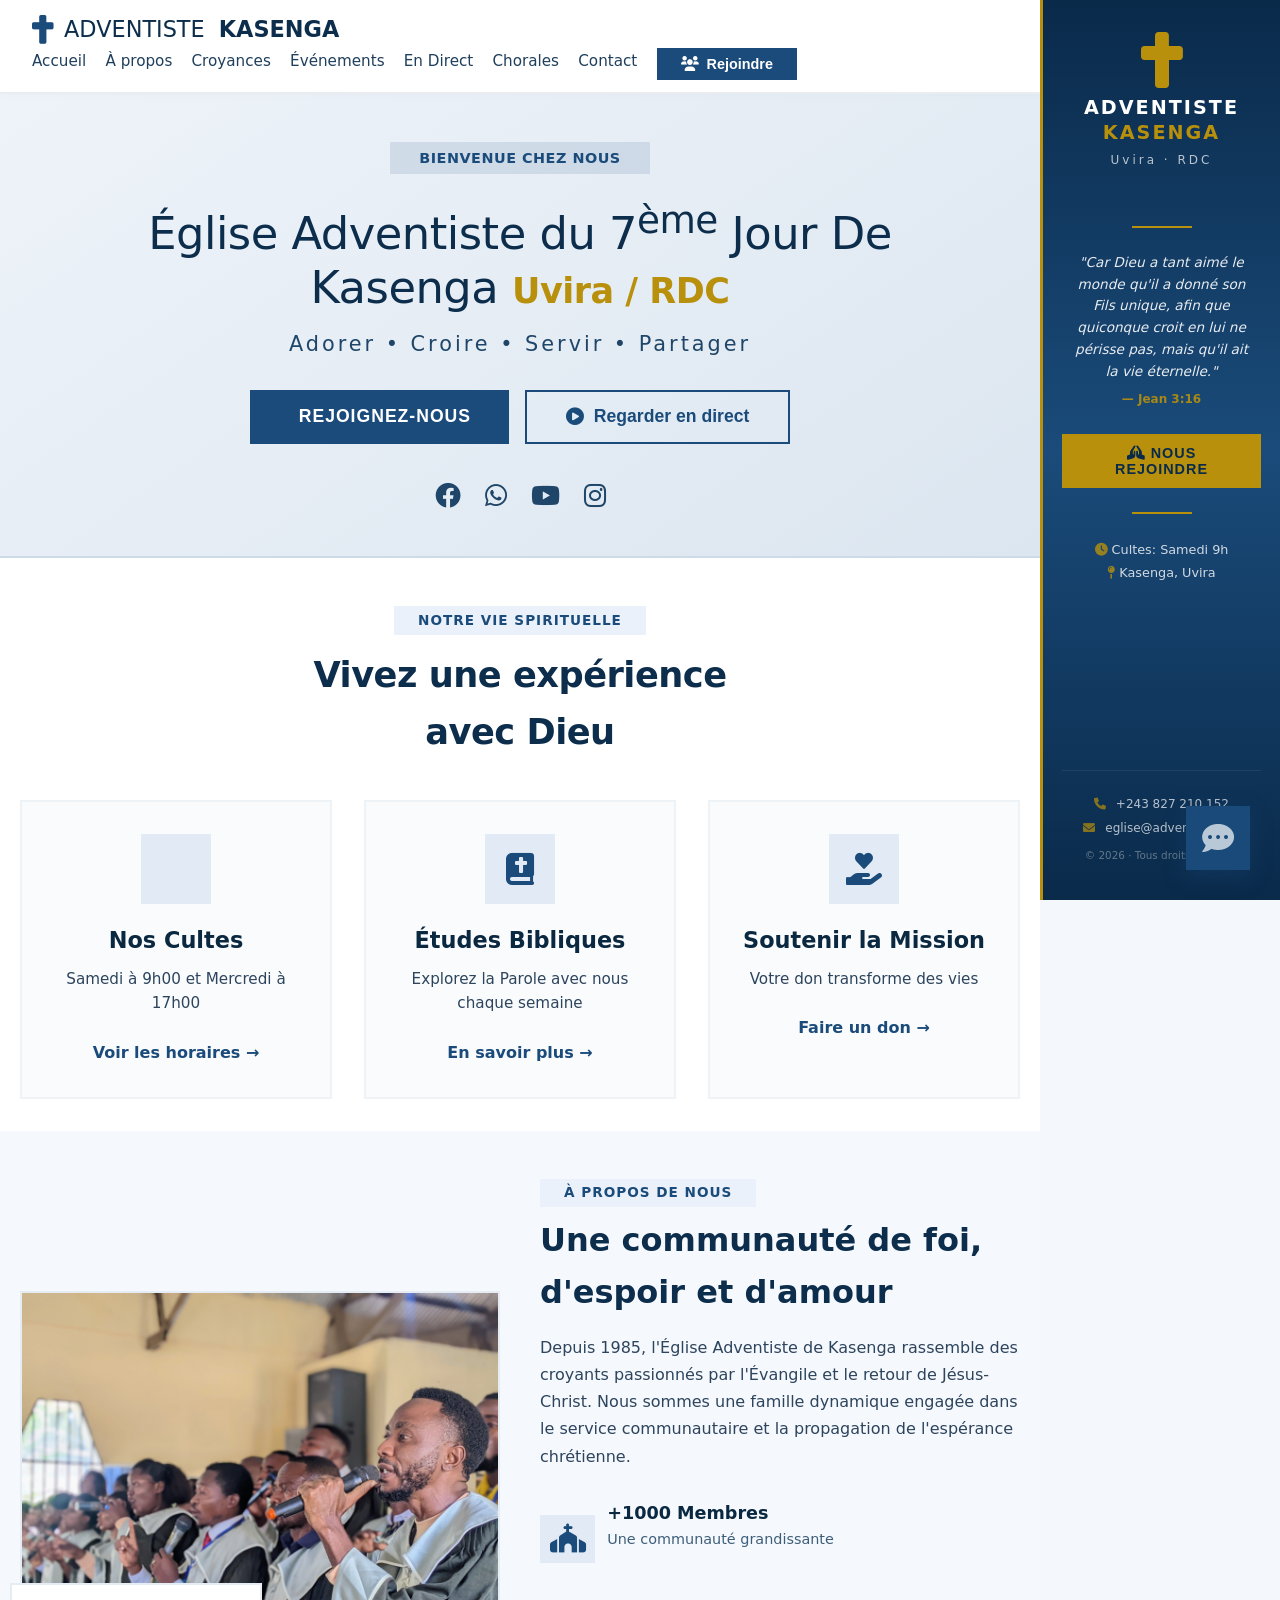
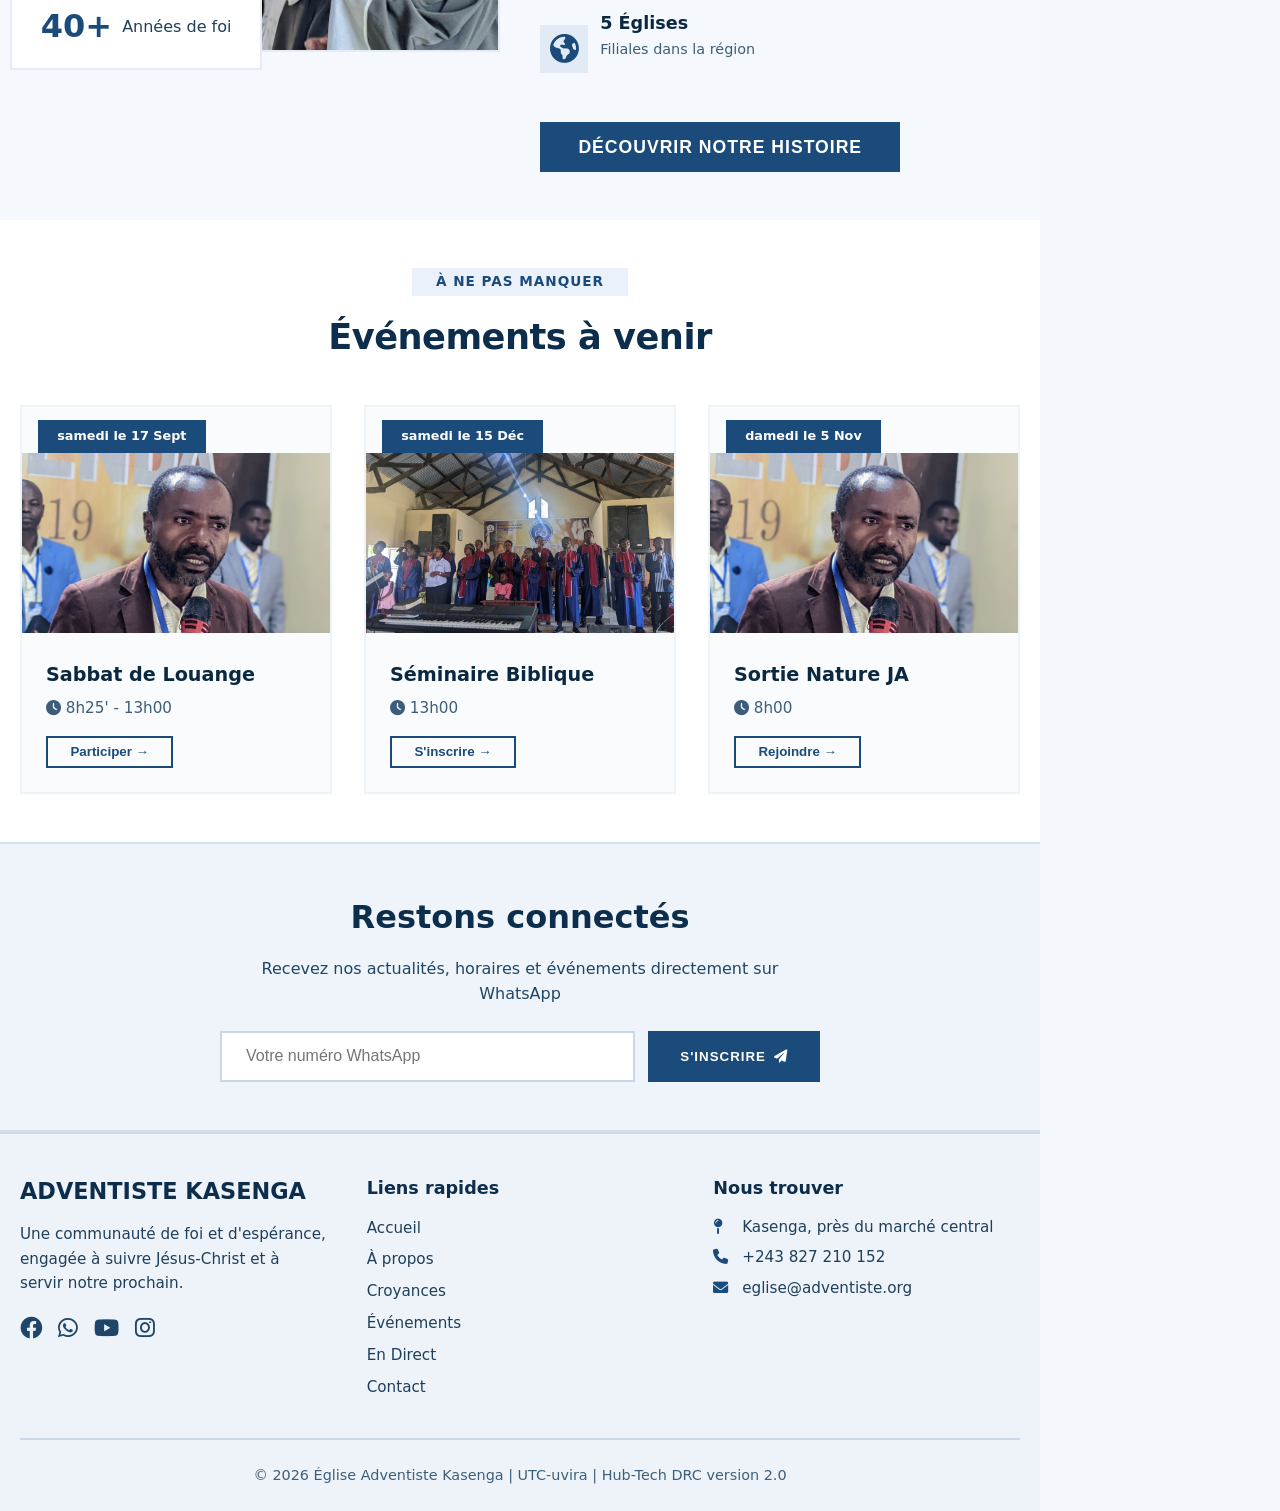
==== commit e04f0c0e: "site adventiste du septieme jour version 2" ====
--- a/index.html
+++ b/index.html
@@ -4,261 +4,1331 @@
     <meta charset="UTF-8">
     <meta name="viewport" content="width=device-width, initial-scale=1.0">
     <title>Église Adventiste - Kasenga | Accueil</title>
-    <link rel="stylesheet" href="css/style.css">
-    <link rel="stylesheet" href="font/bootstrap-icons.css">
+    <!-- Font Awesome 6 (remplace Bootstrap Icons) -->
+    <link rel="stylesheet" href="https://cdnjs.cloudflare.com/ajax/libs/font-awesome/6.0.0-beta3/css/all.min.css">
+    <style>
+        /* ============================================================
+           RESET & BASE
+           ============================================================ */
+        * {
+            margin: 0;
+            padding: 0;
+            box-sizing: border-box;
+        }
+
+        body {
+            font-family: 'Segoe UI', Roboto, system-ui, -apple-system, sans-serif;
+            background: #f4f7fc;
+            color: #1e1e2a;
+            line-height: 1.6;
+        }
+
+        .container {
+            max-width: 1280px;
+            margin: 0 auto;
+            padding: 0 20px;
+        }
+
+        /* ============================================================
+           WRAPPER PRINCIPAL AVEC SIDEBAR DROITE
+           ============================================================ */
+        .main-wrapper {
+            display: flex;
+            gap: 0;
+            min-height: 100vh;
+        }
+
+        .content-left {
+            flex: 1;
+            min-width: 0;
+        }
+
+        /* ============================================================
+           SIDEBAR DROITE (fond bleu avec logo Adventiste)
+           ============================================================ */
+        .sidebar-right {
+            width: 240px;
+            background: linear-gradient(180deg, #0a2a4a 0%, #1a4b7a 50%, #0a2a4a 100%);
+            padding: 2rem 1.2rem;
+            display: flex;
+            flex-direction: column;
+            align-items: center;
+            text-align: center;
+            color: white;
+            position: sticky;
+            top: 0;
+            height: 100vh;
+            overflow-y: auto;
+            flex-shrink: 0;
+            border-left: 3px solid #B8900C;
+        }
+
+        .sidebar-logo {
+            margin-bottom: 2rem;
+            width: 100%;
+        }
+
+        .sidebar-logo .cross-icon {
+            font-size: 3.5rem;
+            color: #B8900C;
+            display: block;
+            margin-bottom: 0.5rem;
+        }
+
+        .sidebar-logo h2 {
+            font-size: 1.2rem;
+            font-weight: 700;
+            letter-spacing: 2px;
+            color: #ffffff;
+            text-transform: uppercase;
+            line-height: 1.3;
+        }
+
+        .sidebar-logo h2 span {
+            color: #B8900C;
+        }
+
+        .sidebar-logo .subtitle {
+            font-size: 0.75rem;
+            opacity: 0.7;
+            letter-spacing: 3px;
+            margin-top: 0.3rem;
+        }
+
+        .sidebar-divider {
+            width: 60px;
+            height: 2px;
+            background: #B8900C;
+            margin: 1.5rem auto;
+        }
+
+        .sidebar-verse {
+            font-size: 0.85rem;
+            font-style: italic;
+            opacity: 0.9;
+            line-height: 1.6;
+            padding: 0 0.5rem;
+        }
+
+        .sidebar-verse .verse-ref {
+            display: block;
+            font-style: normal;
+            font-weight: 600;
+            color: #B8900C;
+            margin-top: 0.5rem;
+            font-size: 0.75rem;
+        }
+
+        .sidebar-btn {
+            background: #B8900C;
+            color: #0a2a4a;
+            border: none;
+            padding: 0.7rem 1.8rem;
+            font-weight: 700;
+            font-size: 0.9rem;
+            cursor: pointer;
+            margin-top: 1.5rem;
+            transition: 0.2s;
+            width: 100%;
+            text-transform: uppercase;
+            letter-spacing: 1px;
+        }
+
+        .sidebar-btn:hover {
+            background: #d4a815;
+        }
+
+        .sidebar-contact {
+            margin-top: auto;
+            padding-top: 1.5rem;
+            border-top: 1px solid rgba(255,255,255,0.1);
+            width: 100%;
+            font-size: 0.75rem;
+            opacity: 0.7;
+        }
+
+        .sidebar-contact i {
+            color: #B8900C;
+            margin-right: 6px;
+        }
+
+        .sidebar-contact p {
+            margin-bottom: 0.3rem;
+        }
+
+        /* ============================================================
+           HEADER / NAVBAR (couleurs originales)
+           ============================================================ */
+        .header {
+            display: flex;
+            justify-content: space-between;
+            align-items: center;
+            padding: 0.75rem 2rem;
+            background: white;
+            border-bottom: 2px solid #e9edf2;
+            flex-wrap: wrap;
+            position: sticky;
+            top: 0;
+            z-index: 100;
+            box-shadow: 0 2px 10px rgba(0,0,0,0.02);
+        }
+
+        .logo {
+            display: flex;
+            align-items: center;
+            gap: 10px;
+            font-weight: 700;
+            font-size: 1.4rem;
+            color: #0c2d4b;
+        }
+        .logo i {
+            font-size: 1.8rem;
+            color: #1a4b7a;
+        }
+        .logo span {
+            font-weight: 300;
+            margin-right: 4px;
+        }
+
+        .nav {
+            display: flex;
+            align-items: center;
+            gap: 1.2rem;
+            flex-wrap: wrap;
+        }
+        .nav a {
+            text-decoration: none;
+            color: #1f3f5c;
+            font-weight: 500;
+            font-size: 0.95rem;
+            transition: 0.15s;
+            border-bottom: 2px solid transparent;
+            padding-bottom: 4px;
+        }
+        .nav a:hover {
+            border-bottom-color: #1a4b7a;
+            color: #0a2840;
+        }
+
+        .btn-join {
+            background: #1a4b7a;
+            color: white;
+            border: none;
+            padding: 0.5rem 1.5rem;
+            font-weight: 600;
+            font-size: 0.9rem;
+            display: inline-flex;
+            align-items: center;
+            gap: 8px;
+            cursor: pointer;
+            transition: 0.15s;
+        }
+        .btn-join:hover {
+            background: #0f3a60;
+        }
+
+        .menu-toggle {
+            display: none;
+            font-size: 1.8rem;
+            color: #1a3f5c;
+            cursor: pointer;
+        }
+
+        /* ============================================================
+           HERO SECTION (couleurs originales)
+           ============================================================ */
+        .hero {
+            background: linear-gradient(145deg, #eef3f9 0%, #dce6f0 100%);
+            padding: 3rem 2rem 2.5rem;
+            text-align: center;
+            border-bottom: 2px solid #cddae8;
+        }
+
+        .hero-badge {
+            display: inline-block;
+            background: rgba(26, 75, 122, 0.12);
+            padding: 0.3rem 1.8rem;
+            font-weight: 600;
+            color: #1a4b7a;
+            font-size: 0.9rem;
+            letter-spacing: 0.5px;
+            margin-bottom: 1.5rem;
+            text-transform: uppercase;
+        }
+
+        .hero h1 {
+            font-size: 2.8rem;
+            font-weight: 300;
+            color: #0c2d4b;
+            letter-spacing: -0.5px;
+            line-height: 1.2;
+        }
+
+        .hero h1 r {
+            font-size: 35px;
+            color: #B8900C;
+            font-weight: 600;
+        }
+
+        .hero-subtitle {
+            font-size: 1.3rem;
+            color: #1f4668;
+            margin: 0.8rem 0 1.8rem;
+            font-weight: 400;
+            letter-spacing: 3px;
+        }
+
+        .hero-buttons {
+            display: flex;
+            flex-wrap: wrap;
+            justify-content: center;
+            gap: 1rem;
+            margin: 1.8rem 0 2rem;
+        }
+
+        .btn-primary {
+            background: #1a4b7a;
+            color: white;
+            border: none;
+            padding: 0.9rem 2.4rem;
+            font-size: 1.1rem;
+            font-weight: 600;
+            display: inline-flex;
+            align-items: center;
+            gap: 10px;
+            cursor: pointer;
+            transition: 0.2s;
+            text-transform: uppercase;
+            letter-spacing: 1px;
+        }
+        .btn-primary:hover {
+            background: #0f3a60;
+        }
+
+        .btn-outline {
+            background: transparent;
+            border: 2px solid #1a4b7a;
+            color: #1a4b7a;
+            padding: 0.9rem 2.4rem;
+            font-size: 1.1rem;
+            font-weight: 600;
+            display: inline-flex;
+            align-items: center;
+            gap: 10px;
+            cursor: pointer;
+            transition: 0.2s;
+        }
+        .btn-outline:hover {
+            background: #1a4b7a;
+            color: white;
+        }
+
+        .hero-social {
+            display: flex;
+            justify-content: center;
+            gap: 1.5rem;
+            font-size: 1.6rem;
+            color: #1f4668;
+        }
+        .hero-social a {
+            color: #1f4668;
+            transition: 0.15s;
+        }
+        .hero-social a:hover {
+            color: #0c2d4b;
+        }
+
+        /* ============================================================
+           SERVICES / CARTES (couleurs originales)
+           ============================================================ */
+        .services {
+            padding: 3rem 0 2rem;
+            background: white;
+        }
+
+        .section-header {
+            text-align: center;
+            margin-bottom: 2.5rem;
+        }
+        .section-tag {
+            display: inline-block;
+            background: #eaf1fa;
+            padding: 0.2rem 1.5rem;
+            font-weight: 600;
+            color: #1a4b7a;
+            font-size: 0.85rem;
+            letter-spacing: 1px;
+            margin-bottom: 0.8rem;
+            text-transform: uppercase;
+        }
+        .section-header h2 {
+            font-size: 2.2rem;
+            font-weight: 600;
+            color: #0c2d4b;
+            letter-spacing: -0.5px;
+        }
+
+        .services-grid {
+            display: grid;
+            grid-template-columns: repeat(auto-fit, minmax(250px, 1fr));
+            gap: 2rem;
+        }
+
+        .service-card {
+            background: #f9fbfd;
+            padding: 2rem 1.8rem;
+            border: 2px solid #eef3f8;
+            transition: 0.2s;
+            text-align: center;
+        }
+        .service-card:hover {
+            border-color: #1a4b7a;
+            box-shadow: 0 8px 20px rgba(0,0,0,0.04);
+        }
+
+        .service-icon {
+            background: #e2ebf5;
+            width: 70px;
+            height: 70px;
+            display: flex;
+            align-items: center;
+            justify-content: center;
+            margin: 0 auto 1.2rem;
+            font-size: 2rem;
+            color: #1a4b7a;
+        }
+
+        .service-card h3 {
+            font-size: 1.4rem;
+            color: #0a2840;
+            margin-bottom: 0.5rem;
+        }
+        .service-card p {
+            color: #2d445d;
+            font-size: 0.95rem;
+            margin-bottom: 1.5rem;
+        }
+        .service-link {
+            color: #1a4b7a;
+            font-weight: 600;
+            text-decoration: none;
+            border-bottom: 2px solid transparent;
+            transition: 0.15s;
+        }
+        .service-link:hover {
+            border-bottom-color: #1a4b7a;
+        }
+
+        /* ============================================================
+           ABOUT (couleurs originales)
+           ============================================================ */
+        .about-modern {
+            padding: 3rem 0;
+            background: #f5f8fc;
+        }
+        .about-grid {
+            display: grid;
+            grid-template-columns: 1fr 1fr;
+            gap: 2.5rem;
+            align-items: center;
+        }
+        .about-image {
+            position: relative;
+        }
+        .about-image img {
+            width: 100%;
+            border: 2px solid #e5ecf3;
+            max-height: 380px;
+            object-fit: cover;
+        }
+        .about-experience {
+            position: absolute;
+            bottom: -10px;
+            left: -10px;
+            background: white;
+            padding: 1rem 1.8rem;
+            border: 2px solid #e5ecf3;
+            display: flex;
+            align-items: center;
+            gap: 10px;
+        }
+        .about-experience span {
+            font-size: 2rem;
+            font-weight: 700;
+            color: #1a4b7a;
+        }
+        .about-experience p {
+            font-weight: 500;
+            color: #1f3f5c;
+        }
+
+        .about-content .section-tag {
+            margin-bottom: 0.5rem;
+        }
+        .about-content h2 {
+            font-size: 2rem;
+            font-weight: 600;
+            color: #0c2d4b;
+            margin-bottom: 1rem;
+        }
+        .about-content p {
+            color: #2d445d;
+            line-height: 1.7;
+            margin-bottom: 1.8rem;
+        }
+        .about-features {
+            display: flex;
+            flex-wrap: wrap;
+            gap: 1.8rem;
+            margin-bottom: 2rem;
+        }
+        .feature {
+            display: flex;
+            align-items: center;
+            gap: 12px;
+        }
+        .feature i {
+            font-size: 1.8rem;
+            color: #1a4b7a;
+            background: #e2ebf5;
+            padding: 0.6rem;
+        }
+        .feature h4 {
+            color: #0a2840;
+            font-size: 1.1rem;
+        }
+        .feature p {
+            color: #3d5e7a;
+            font-size: 0.9rem;
+        }
+
+        /* ============================================================
+           EVENTS (couleurs originales)
+           ============================================================ */
+        .events {
+            padding: 3rem 0;
+            background: white;
+        }
+        .events-grid {
+            display: grid;
+            grid-template-columns: repeat(auto-fit, minmax(250px, 1fr));
+            gap: 2rem;
+        }
+        .event-card {
+            background: #f9fbfd;
+            overflow: hidden;
+            border: 2px solid #eef3f8;
+            transition: 0.2s;
+        }
+        .event-card:hover {
+            border-color: #1a4b7a;
+            transform: translateY(-5px);
+        }
+        .event-date {
+            background: #1a4b7a;
+            color: white;
+            padding: 0.4rem 1.2rem;
+            display: inline-block;
+            font-weight: 600;
+            font-size: 0.8rem;
+            margin: 0.8rem 0 0 1rem;
+        }
+        .event-date span {
+            display: inline;
+        }
+        .event-card img {
+            width: 100%;
+            height: 180px;
+            object-fit: cover;
+        }
+        .event-content {
+            padding: 1.2rem 1.5rem 1.5rem;
+        }
+        .event-content h3 {
+            color: #0a2840;
+            font-size: 1.2rem;
+            margin-bottom: 0.3rem;
+        }
+        .event-content p {
+            color: #3d5e7a;
+            font-size: 0.95rem;
+            margin-bottom: 1rem;
+        }
+        .btn-event {
+            background: transparent;
+            border: 2px solid #1a4b7a;
+            color: #1a4b7a;
+            padding: 0.4rem 1.4rem;
+            font-weight: 600;
+            cursor: pointer;
+            transition: 0.15s;
+        }
+        .btn-event:hover {
+            background: #1a4b7a;
+            color: white;
+        }
+
+        /* ============================================================
+           NEWSLETTER (couleurs originales)
+           ============================================================ */
+        .newsletter {
+            background: #eef4fa;
+            padding: 3rem 0;
+            border-top: 2px solid #d6e0ec;
+            border-bottom: 2px solid #d6e0ec;
+        }
+        .newsletter-content {
+            max-width: 600px;
+            margin: 0 auto;
+            text-align: center;
+        }
+        .newsletter-content h2 {
+            font-size: 2rem;
+            color: #0c2d4b;
+            margin-bottom: 0.8rem;
+        }
+        .newsletter-content p {
+            color: #1f4668;
+            margin-bottom: 1.5rem;
+        }
+        .newsletter-form {
+            display: flex;
+            flex-wrap: wrap;
+            gap: 0.8rem;
+            justify-content: center;
+        }
+        .newsletter-form input {
+            flex: 1;
+            min-width: 200px;
+            padding: 0.9rem 1.5rem;
+            border: 2px solid #c8d6e5;
+            font-size: 1rem;
+            outline: none;
+            background: white;
+        }
+        .newsletter-form input:focus {
+            border-color: #1a4b7a;
+        }
+        .newsletter-form button {
+            background: #1a4b7a;
+            color: white;
+            border: none;
+            padding: 0.9rem 2rem;
+            font-weight: 600;
+            display: inline-flex;
+            align-items: center;
+            gap: 8px;
+            cursor: pointer;
+            transition: 0.15s;
+            text-transform: uppercase;
+            letter-spacing: 1px;
+        }
+        .newsletter-form button:hover {
+            background: #0f3a60;
+        }
+
+        /* ============================================================
+           FOOTER (couleurs originales)
+           ============================================================ */
+        .footer {
+            background: #eef3f9;
+            padding: 2.5rem 0 1.5rem;
+            border-top: 2px solid #ccdae8;
+        }
+        .footer-grid {
+            display: grid;
+            grid-template-columns: repeat(auto-fit, minmax(200px, 1fr));
+            gap: 2.5rem;
+        }
+        .footer-about h3 {
+            color: #0c2d4b;
+            font-size: 1.4rem;
+            margin-bottom: 0.8rem;
+        }
+        .footer-about p {
+            color: #1f3f5c;
+            font-size: 0.95rem;
+            line-height: 1.6;
+        }
+        .footer-social {
+            display: flex;
+            gap: 1rem;
+            margin-top: 1rem;
+            font-size: 1.4rem;
+        }
+        .footer-social a {
+            color: #1f4668;
+            transition: 0.15s;
+        }
+        .footer-social a:hover {
+            color: #0c2d4b;
+        }
+
+        .footer-links h4,
+        .footer-contact h4 {
+            color: #0c2d4b;
+            font-size: 1.1rem;
+            margin-bottom: 0.8rem;
+        }
+        .footer-links ul {
+            list-style: none;
+        }
+        .footer-links li {
+            margin-bottom: 0.4rem;
+        }
+        .footer-links a {
+            text-decoration: none;
+            color: #1f3f5c;
+            font-size: 0.95rem;
+        }
+        .footer-links a:hover {
+            color: #0a2840;
+            text-decoration: underline;
+        }
+        .footer-contact p {
+            color: #1f3f5c;
+            font-size: 0.95rem;
+            margin-bottom: 0.4rem;
+        }
+        .footer-contact i {
+            width: 24px;
+            color: #1a4b7a;
+        }
+
+        .footer-bottom {
+            text-align: center;
+            padding-top: 1.5rem;
+            margin-top: 2rem;
+            border-top: 2px solid #cad8ea;
+            font-size: 0.9rem;
+            color: #3e5f7a;
+        }
+
+        /* ============================================================
+           CHATBOT (couleurs originales)
+           ============================================================ */
+        .chatbot-icon {
+            position: fixed;
+            bottom: 30px;
+            right: 30px;
+            background: #1a4b7a;
+            color: white;
+            width: 64px;
+            height: 64px;
+            display: flex;
+            align-items: center;
+            justify-content: center;
+            font-size: 2rem;
+            box-shadow: 0 6px 20px rgba(26, 75, 122, 0.35);
+            cursor: pointer;
+            z-index: 200;
+            transition: 0.2s;
+        }
+        .chatbot-icon:hover {
+            transform: scale(1.05);
+        }
+        .chatbot-pulse {
+            position: absolute;
+            width: 100%;
+            height: 100%;
+            background: rgba(26, 75, 122, 0.3);
+            animation: pulse 2s infinite;
+        }
+        @keyframes pulse {
+            0% { transform: scale(1); opacity: 0.6; }
+            100% { transform: scale(1.5); opacity: 0; }
+        }
+
+        .chatbot-window {
+            position: fixed;
+            bottom: 110px;
+            right: 30px;
+            width: 360px;
+            max-width: calc(100vw - 40px);
+            background: white;
+            box-shadow: 0 20px 50px rgba(0, 0, 0, 0.15);
+            display: none;
+            flex-direction: column;
+            z-index: 300;
+            overflow: hidden;
+            border: 2px solid #dce6f0;
+        }
+        .chatbot-window.active {
+            display: flex;
+        }
+
+        .chatbot-header {
+            background: #1a4b7a;
+            color: white;
+            padding: 1rem 1.2rem;
+            display: flex;
+            justify-content: space-between;
+            align-items: center;
+        }
+        .chatbot-header-info {
+            display: flex;
+            align-items: center;
+            gap: 10px;
+            font-weight: 600;
+        }
+        .chatbot-header-info i {
+            font-size: 1.4rem;
+        }
+        #close-chat {
+            background: transparent;
+            border: none;
+            color: white;
+            font-size: 1.4rem;
+            cursor: pointer;
+        }
+
+        .chatbot-messages {
+            padding: 1rem;
+            height: 280px;
+            overflow-y: auto;
+            display: flex;
+            flex-direction: column;
+            gap: 0.8rem;
+            background: #f8fafd;
+        }
+        .bot-message,
+        .user-message {
+            display: flex;
+            align-items: flex-start;
+            gap: 10px;
+            max-width: 85%;
+        }
+        .bot-message {
+            align-self: flex-start;
+        }
+        .user-message {
+            align-self: flex-end;
+            flex-direction: row-reverse;
+        }
+        .bot-message i,
+        .user-message i {
+            font-size: 1.4rem;
+            color: #1a4b7a;
+            background: #e2ebf5;
+            padding: 0.4rem;
+        }
+        .bot-message span,
+        .user-message span {
+            background: white;
+            padding: 0.6rem 1rem;
+            border: 1px solid #eef3f8;
+            font-size: 0.95rem;
+            color: #1e1e2a;
+        }
+        .user-message span {
+            background: #1a4b7a;
+            color: white;
+            border: none;
+        }
+
+        .chatbot-input {
+            display: flex;
+            padding: 0.6rem 1rem;
+            border-top: 2px solid #e9edf2;
+            background: white;
+        }
+        .chatbot-input input {
+            flex: 1;
+            border: none;
+            padding: 0.6rem 0.8rem;
+            outline: none;
+            font-size: 0.95rem;
+        }
+        .chatbot-input button {
+            background: #1a4b7a;
+            color: white;
+            border: none;
+            padding: 0.4rem 1.2rem;
+            font-size: 1.2rem;
+            cursor: pointer;
+            transition: 0.15s;
+        }
+        .chatbot-input button:hover {
+            background: #0f3a60;
+        }
+
+        /* ============================================================
+           RESPONSIVE
+           ============================================================ */
+
+        /* Cache la sidebar sur tablette et mobile */
+        @media (max-width: 992px) {
+            .sidebar-right {
+                display: none;
+            }
+            .main-wrapper {
+                flex-direction: column;
+            }
+        }
+
+        /* Tablettes */
+        @media (max-width: 900px) {
+            .about-grid {
+                grid-template-columns: 1fr;
+            }
+            .about-image img {
+                max-height: 280px;
+            }
+            .hero h1 {
+                font-size: 2.4rem;
+            }
+            .hero h1 r {
+                font-size: 28px;
+            }
+            .services-grid {
+                grid-template-columns: repeat(auto-fit, minmax(200px, 1fr));
+            }
+        }
+
+        /* Mobiles */
+        @media (max-width: 768px) {
+            .nav {
+                display: none;
+                width: 100%;
+                flex-direction: column;
+                align-items: stretch;
+                gap: 0.8rem;
+                padding: 1rem 0 0.5rem;
+                border-top: 2px solid #e9edf2;
+            }
+            .nav.open {
+                display: flex;
+            }
+            .menu-toggle {
+                display: block;
+            }
+
+            .hero {
+                padding: 2rem 1rem;
+            }
+            .hero h1 {
+                font-size: 1.8rem;
+            }
+            .hero h1 r {
+                font-size: 22px;
+            }
+            .hero-subtitle {
+                font-size: 1.1rem;
+            }
+
+            .section-header h2 {
+                font-size: 1.6rem;
+            }
+
+            .about-modern {
+                padding: 2rem 0;
+            }
+            .about-experience {
+                position: relative;
+                bottom: auto;
+                left: auto;
+                margin-top: 0.8rem;
+            }
+
+            .events-grid {
+                grid-template-columns: 1fr;
+                gap: 1.5rem;
+            }
+
+            .newsletter-form {
+                flex-direction: column;
+                align-items: stretch;
+            }
+            .newsletter-form input {
+                min-width: auto;
+            }
+
+            .footer-grid {
+                grid-template-columns: 1fr;
+                gap: 1.5rem;
+            }
+
+            .header {
+                padding: 0.75rem 1rem;
+            }
+            .logo {
+                font-size: 1.1rem;
+            }
+            .logo i {
+                font-size: 1.4rem;
+            }
+
+            .hero-buttons .btn-primary,
+            .hero-buttons .btn-outline {
+                width: 100%;
+                justify-content: center;
+            }
+        }
+
+        /* Très petits écrans */
+        @media (max-width: 480px) {
+            .hero h1 {
+                font-size: 1.5rem;
+            }
+            .hero h1 r {
+                font-size: 18px;
+            }
+            .service-card {
+                padding: 1.5rem 1rem;
+            }
+            .about-image img {
+                max-height: 200px;
+            }
+            .footer-bottom {
+                font-size: 0.75rem;
+            }
+        }
+
+        /* ============================================================
+           UTILITAIRES
+           ============================================================ */
+        .ajout {
+            display: none;
+        }
+        .marge img {
+            max-width: 100%;
+        }
+    </style>
 </head>
 <body>
 
-<!-- NAVBAR MODERNE -->
-<header class="header">
-    <div class="logo">
-        <i class="bi bi-cross"></i>
-        <span>ADVENTISTE</span> KASENGA
-    </div>
-    <nav class="nav" id="nav">
-        <a href="index.html">Accueil</a>
-        <a href="a-propos.html">À propos</a>
-        <a href="croyances.html">Croyances</a>
-        <a href="evenements.html">Événements</a>
-        <a href="direct.html">En Direct</a>
-        <a href="chorales.html">Chorales</a>
-        <a href="contact.html">Contact</a>
-        <button class="btn-join" onclick="window.location.href='contact.html'">
-            <i class="bi bi-people-fill"></i> Rejoindre
-        </button>
-    </nav>
-    <div class="menu-toggle" id="menu-toggle">
-        <i class="bi bi-list"></i>
-    </div>
-</header>
-
-<!-- HERO SECTION - IMPACTANTE -->
-<section class="hero">
-    <div class="hero-overlay"></div>
-    <div class="hero-content">
-        <div class="hero-badge">Bienvenue chez nous</div>
-        <h1>Église Adventiste du 7ème Jour  De<br> Kasenga <r style="font-size: 35px; color:#B8900C ;"> Uvira / RDC </r></r><span class="highlight">  </span></h1>
-        <p class="hero-subtitle">Adorer • Croire • Servir • Partager</p>
-        <div class="hero-buttons">
-            <button class="btn-primary" onclick="window.location.href='contact.html'">
-                <i class="bi bi-calendar-heart"></i> Rejoignez-nous
-            </button>
-            <button class="btn-outline" onclick="window.location.href='direct.html'">
-                <i class="bi bi-play-circle"></i> Regarder en direct
-            </button>
-        </div>
-        <div class="hero-social">
-            <a href="#"><i class="bi bi-facebook"></i></a>
-            <a href="#"><i class="bi bi-whatsapp"></i></a>
-            <a href="#"><i class="bi bi-youtube"></i></a>
-            <a href="#"><i class="bi bi-instagram"></i></a>
-        </div>
-    </div>
-</section>
-
-<!-- SECTION SERVICES/CARTES -->
-<section class="services">
-    <div class="container">
-        <div class="section-header">
-            <span class="section-tag">Notre vie spirituelle</span>
-            <h2>Vivez une expérience <br>avec Dieu</h2>
-        </div>
-        <div class="services-grid">
-            <div class="service-card">
-                <div class="service-icon">
-                    <i class="bi bi-house-heart"></i>
+    <!-- WRAPPER PRINCIPAL AVEC SIDEBAR DROITE -->
+    <div class="main-wrapper">
+
+        <!-- CONTENU PRINCIPAL (GAUCHE) -->
+        <div class="content-left">
+
+            <!-- HEADER / NAVBAR -->
+            <header class="header">
+                <div class="logo">
+                    <i class="fas fa-cross"></i>
+                    <span>ADVENTISTE</span> KASENGA
                 </div>
-                <h3>Nos Cultes</h3>
-                <p>Samedi à 9h00 et Mercredi à 17h00</p>
-                <a href="evenements.html" class="service-link">Voir les horaires →</a>
-            </div>
-            <div class="service-card">
-                <div class="service-icon">
-                    <i class="bi bi-book"></i>
+                <nav class="nav" id="nav">
+                    <a href="index.html">Accueil</a>
+                    <a href="a-propos.html">À propos</a>
+                    <a href="croyances.html">Croyances</a>
+                    <a href="evenements.html">Événements</a>
+                    <a href="direct.html">En Direct</a>
+                    <a href="chorales.html">Chorales</a>
+                    <a href="contact.html">Contact</a>
+                    <button class="btn-join" onclick="window.location.href='contact.html'">
+                        <i class="fas fa-users"></i> Rejoindre
+                    </button>
+                </nav>
+                <div class="menu-toggle" id="menu-toggle">
+                    <i class="fas fa-bars"></i>
                 </div>
-                <h3>Études Bibliques</h3>
-                <p>Explorez la Parole avec nous chaque semaine</p>
-                <a href="croyances.html" class="service-link">En savoir plus →</a>
-            </div>
-            <div class="service-card">
-                <div class="service-icon">
-                    <i class="bi bi-gift"></i>
+            </header>
+
+            <!-- HERO SECTION -->
+            <section class="hero">
+                <div class="hero-badge">Bienvenue chez nous</div>
+                <h1>Église Adventiste du 7<sup>ème</sup> Jour De<br> Kasenga <r>Uvira / RDC</r></h1>
+                <p class="hero-subtitle">Adorer • Croire • Servir • Partager</p>
+                <div class="hero-buttons">
+                    <button class="btn-primary" onclick="window.location.href='contact.html'">
+                        <i class="fas fa-calendar-heart"></i> Rejoignez-nous
+                    </button>
+                    <button class="btn-outline" onclick="window.location.href='direct.html'">
+                        <i class="fas fa-play-circle"></i> Regarder en direct
+                    </button>
                 </div>
-                <h3>Soutenir la Mission</h3>
-                <p>Votre don transforme des vies</p>
-                <a href="contact.html" class="service-link">Faire un don →</a>
-            </div>
-        </div>
-    </div>
-</section>
-
-<!-- SECTION À PROOS (moderne) -->
-<section class="about-modern">
-    <div class="container">
-        <div class="about-grid">
-            <div class="about-image">
-                <img src="images/les_seraphins.jpg" alt="Notre église">
-                <div class="about-experience">
-                    <span>40+</span>
-                    <p>Années de foi</p>
+                <div class="hero-social">
+                    <a href="#"><i class="fab fa-facebook"></i></a>
+                    <a href="#"><i class="fab fa-whatsapp"></i></a>
+                    <a href="#"><i class="fab fa-youtube"></i></a>
+                    <a href="#"><i class="fab fa-instagram"></i></a>
                 </div>
-            </div>
-            <div class="about-content">
-                <span class="section-tag">À propos de nous</span>
-                <h2>Une communauté de foi, d'espoir et d'amour</h2>
-                <p>Depuis 1985, l'Église Adventiste de Kasenga rassemble des croyants passionnés par l'Évangile et le retour de Jésus-Christ. Nous sommes une famille dynamique engagée dans le service communautaire et la propagation de l'espérance chrétienne.</p>
-                <div class="about-features">
-                    <div class="feature">
-                        <i class="bi bi-church"></i>
-                        <div>
-                            <h4>+1000 Membres</h4>
-                            <p>Une communauté grandissante</p>
+            </section>
+
+            <!-- SERVICES / CARTES -->
+            <section class="services">
+                <div class="container">
+                    <div class="section-header">
+                        <span class="section-tag">Notre vie spirituelle</span>
+                        <h2>Vivez une expérience <br>avec Dieu</h2>
+                    </div>
+                    <div class="services-grid">
+                        <div class="service-card">
+                            <div class="service-icon"><i class="fas fa-house-church"></i></div>
+                            <h3>Nos Cultes</h3>
+                            <p>Samedi à 9h00 et Mercredi à 17h00</p>
+                            <a href="evenements.html" class="service-link">Voir les horaires →</a>
                         </div>
-                    </div>
-                    <div class="feature">
-                        <i class="bi bi-globe2"></i>
-                        <div>
-                            <h4>5 Églises</h4>
-                            <p>Filiales dans la région</p>
+                        <div class="service-card">
+                            <div class="service-icon"><i class="fas fa-bible"></i></div>
+                            <h3>Études Bibliques</h3>
+                            <p>Explorez la Parole avec nous chaque semaine</p>
+                            <a href="croyances.html" class="service-link">En savoir plus →</a>
+                        </div>
+                        <div class="service-card">
+                            <div class="service-icon"><i class="fas fa-hand-holding-heart"></i></div>
+                            <h3>Soutenir la Mission</h3>
+                            <p>Votre don transforme des vies</p>
+                            <a href="contact.html" class="service-link">Faire un don →</a>
                         </div>
                     </div>
                 </div>
-                <button class="btn-primary" onclick="window.location.href='a-propos.html'">
-                    Découvrir notre histoire
-                </button>
+            </section>
+
+            <!-- ABOUT -->
+            <section class="about-modern">
+                <div class="container">
+                    <div class="about-grid">
+                        <div class="about-image">
+                            <img src="images/les_seraphins.jpg" alt="Notre église">
+                            <div class="about-experience">
+                                <span>40+</span>
+                                <p>Années de foi</p>
+                            </div>
+                        </div>
+                        <div class="about-content">
+                            <span class="section-tag">À propos de nous</span>
+                            <h2>Une communauté de foi, d'espoir et d'amour</h2>
+                            <p>Depuis 1985, l'Église Adventiste de Kasenga rassemble des croyants passionnés par l'Évangile et le retour de Jésus-Christ. Nous sommes une famille dynamique engagée dans le service communautaire et la propagation de l'espérance chrétienne.</p>
+                            <div class="about-features">
+                                <div class="feature">
+                                    <i class="fas fa-church"></i>
+                                    <div>
+                                        <h4>+1000 Membres</h4>
+                                        <p>Une communauté grandissante</p>
+                                    </div>
+                                </div>
+                                <div class="feature">
+                                    <i class="fas fa-globe-americas"></i>
+                                    <div>
+                                        <h4>5 Églises</h4>
+                                        <p>Filiales dans la région</p>
+                                    </div>
+                                </div>
+                            </div>
+                            <button class="btn-primary" onclick="window.location.href='a-propos.html'">
+                                Découvrir notre histoire
+                            </button>
+                        </div>
+                    </div>
+                </div>
+            </section>
+
+            <!-- ÉVÉNEMENTS -->
+            <section class="events">
+                <div class="container">
+                    <div class="section-header">
+                        <span class="section-tag">À ne pas manquer</span>
+                        <h2>Événements à venir</h2>
+                    </div>
+                    <div class="events-grid">
+                        <div class="event-card">
+                            <div class="event-date">samedi le 17 Sept</div>
+                            <img src="images/mzee_precie.jpg" alt="Sabbat de Louange">
+                            <div class="event-content">
+                                <h3>Sabbat de Louange</h3>
+                                <p><i class="fas fa-clock"></i> 8h25' - 13h00</p>
+                                <button class="btn-event">Participer →</button>
+                            </div>
+                        </div>
+                        <div class="event-card">
+                            <div class="event-date">samedi le 15 Déc</div>
+                            <img src="images/aller dans le monde.jpg" alt="Séminaire Biblique">
+                            <div class="event-content">
+                                <h3>Séminaire Biblique</h3>
+                                <p><i class="fas fa-clock"></i> 13h00</p>
+                                <button class="btn-event">S'inscrire →</button>
+                            </div>
+                        </div>
+                        <div class="event-card">
+                            <div class="event-date">damedi le 5 Nov</div>
+                            <img src="images/mzee_precie.jpg" alt="Sortie Nature">
+                            <div class="event-content">
+                                <h3>Sortie Nature JA</h3>
+                                <p><i class="fas fa-clock"></i> 8h00</p>
+                                <button class="btn-event">Rejoindre →</button>
+                            </div>
+                        </div>
+                    </div>
+                </div>
+            </section>
+
+            <!-- NEWSLETTER -->
+            <section class="newsletter">
+                <div class="container">
+                    <div class="newsletter-content">
+                        <h2>Restons connectés</h2>
+                        <p>Recevez nos actualités, horaires et événements directement sur WhatsApp</p>
+                        <div class="newsletter-form">
+                            <input type="tel" placeholder="Votre numéro WhatsApp">
+                            <button>S'inscrire <i class="fas fa-paper-plane"></i></button>
+                        </div>
+                    </div>
+                </div>
+            </section>
+
+            <!-- FOOTER -->
+            <footer class="footer">
+                <div class="container">
+                    <div class="footer-grid">
+                        <div class="footer-about">
+                            <h3>ADVENTISTE KASENGA</h3>
+                            <p>Une communauté de foi et d'espérance, engagée à suivre Jésus-Christ et à servir notre prochain.</p>
+                            <div class="footer-social">
+                                <a href="#"><i class="fab fa-facebook"></i></a>
+                                <a href="#"><i class="fab fa-whatsapp"></i></a>
+                                <a href="#"><i class="fab fa-youtube"></i></a>
+                                <a href="#"><i class="fab fa-instagram"></i></a>
+                            </div>
+                        </div>
+                        <div class="footer-links">
+                            <h4>Liens rapides</h4>
+                            <ul>
+                                <li><a href="index.html">Accueil</a></li>
+                                <li><a href="a-propos.html">À propos</a></li>
+                                <li><a href="croyances.html">Croyances</a></li>
+                                <li><a href="evenements.html">Événements</a></li>
+                                <li><a href="direct.html">En Direct</a></li>
+                                <li><a href="contact.html">Contact</a></li>
+                            </ul>
+                        </div>
+                        <div class="footer-contact">
+                            <h4>Nous trouver</h4>
+                            <p><i class="fas fa-map-pin"></i> Kasenga, près du marché central</p>
+                            <p><i class="fas fa-phone"></i> +243 827 210 152</p>
+                            <p><i class="fas fa-envelope"></i> eglise@adventiste.org</p>
+                        </div>
+                    </div>
+                    <div class="footer-bottom">
+                        <p>© 2026 Église Adventiste Kasenga | UTC-uvira | Hub-Tech DRC version 2.0</p>
+                    </div>
+                </div>
+            </footer>
+
+        </div>
+        <!-- FIN CONTENT-LEFT -->
+
+        <!-- SIDEBAR DROITE (fond bleu avec logo Adventiste) -->
+        <aside class="sidebar-right">
+            <div class="sidebar-logo">
+                <i class="fas fa-cross cross-icon"></i>
+                <h2>ADVENTISTE <br><span>KASENGA</span></h2>
+                <p class="subtitle">Uvira · RDC</p>
+            </div>
+
+            <div class="sidebar-divider"></div>
+
+            <div class="sidebar-verse">
+                "Car Dieu a tant aimé le monde qu'il a donné son Fils unique, afin que quiconque croit en lui ne périsse pas, mais qu'il ait la vie éternelle."
+                <span class="verse-ref">— Jean 3:16</span>
+            </div>
+
+            <button class="sidebar-btn" onclick="window.location.href='contact.html'">
+                <i class="fas fa-hands-praying"></i> Nous rejoindre
+            </button>
+
+            <div class="sidebar-divider"></div>
+
+            <div style="width:100%; text-align:center; font-size:0.8rem; opacity:0.8; line-height:1.8;">
+                <p><i class="fas fa-clock" style="color:#B8900C;"></i> Cultes: Samedi 9h</p>
+                <p><i class="fas fa-map-pin" style="color:#B8900C;"></i> Kasenga, Uvira</p>
+            </div>
+
+            <div class="sidebar-contact">
+                <p><i class="fas fa-phone"></i> +243 827 210 152</p>
+                <p><i class="fas fa-envelope"></i> eglise@adventiste.org</p>
+                <p style="margin-top:0.5rem; font-size:0.65rem; opacity:0.5;">© 2026 · Tous droits réservés</p>
+            </div>
+        </aside>
+
+    </div>
+    <!-- FIN MAIN-WRAPPER -->
+
+    <!-- CHATBOT -->
+    <div id="chatbot-icon" class="chatbot-icon">
+        <i class="fas fa-comment-dots"></i>
+        <span class="chatbot-pulse"></span>
+    </div>
+
+    <div id="chatbot-window" class="chatbot-window">
+        <div class="chatbot-header">
+            <div class="chatbot-header-info">
+                <i class="fas fa-cross"></i>
+                <span>Assistant Adventiste</span>
+            </div>
+            <button id="close-chat"><i class="fas fa-times"></i></button>
+        </div>
+        <div class="chatbot-messages" id="chatbot-messages">
+            <div class="bot-message">
+                <i class="fas fa-heart"></i>
+                <span>Bonjour et que Dieu vous bénisse ! 🙏 Comment puis-je vous aider ?</span>
             </div>
         </div>
-    </div>
-</section>
-
-<!-- SECTION ÉVÉNEMENTS -->
-<section class="events">
-    <div class="container">
-        <div class="section-header">
-            <span class="section-tag">À ne pas manquer</span>
-            <h2>Événements à venir</h2>
-        </div>
-        <div class="events-grid">
-            <div class="event-card">
-                <div class="event-date">
-                    <span>samedi le 17</span>
-                    <span>Sept</span>
-                </div>
-                <img src="images/mzee_precie.jpg" alt="Sabbat de Louange">
-                <div class="event-content">
-                    <h3>Sabbat de Louange</h3>
-                    <p><i class="bi bi-clock"></i> 8h25' - 13h00</p>
-                    <button class="btn-event">Participer →</button>
-                </div>
-            </div>
-            <div class="event-card">
-                <div class="event-date">
-                    <span>samedi le 15</span>
-                    <span>Déc</span>
-                </div>
-                <img src="images/aller dans le monde.jpg" alt="Séminaire Biblique">
-                <div class="event-content">
-                    <h3>Séminaire Biblique</h3>
-                    <p><i class="bi bi-clock"></i> 13h00</p>
-                    <button class="btn-event">S'inscrire →</button>
-                </div>
-            </div>
-            <div class="event-card">
-                <div class="event-date">
-                    <span>damedi le 5</span>
-                    <span>Nov</span>
-                </div>
-                <img src="images/mzee_precie.jpg" alt="Sortie Nature">
-                <div class="event-content">
-                    <h3>Sortie Nature JA</h3>
-                    <p><i class="bi bi-clock"></i> </p>
-                    <button class="btn-event">Rejoindre →</button>
-                </div>
-            </div>
+        <div class="chatbot-input">
+            <input type="text" id="chatbot-input" placeholder="Écrivez votre message...">
+            <button id="chatbot-send"><i class="fas fa-paper-plane"></i></button>
         </div>
     </div>
-</section>
-
-<!-- SECTION NEWSLETTER / CONTACT -->
-<section class="newsletter">
-    <div class="container">
-        <div class="newsletter-content">
-            <h2>Restons connectés</h2>
-            <p>Recevez nos actualités, horaires et événements directement sur WhatsApp</p>
-            <div class="newsletter-form">
-                <input type="tel" placeholder="Votre numéro WhatsApp">
-                <button>S'inscrire <i class="bi bi-send"></i></button>
-            </div>
+
+    <div class="ajout">
+        <div class="marge">
+            <img src="images/aller dans le monde.jpg" alt="logo">
         </div>
     </div>
-</section>
-
-<!-- FOOTER -->
-<footer class="footer">
-    <div class="container">
-        <div class="footer-grid">
-            <div class="footer-about">
-                <h3>ADVENTISTE KASENGA</h3>
-                <p>Une communauté de foi et d'espérance, engagée à suivre Jésus-Christ et à servir notre prochain.</p>
-                <div class="footer-social">
-                    <a href="#"><i class="bi bi-facebook"></i></a>
-                    <a href="#"><i class="bi bi-whatsapp"></i></a>
-                    <a href="#"><i class="bi bi-youtube"></i></a>
-                    <a href="#"><i class="bi bi-instagram"></i></a>
-                </div>
-            </div>
-            <div class="footer-links">
-                <h4>Liens rapides</h4>
-                <ul>
-                    <li><a href="index.html">Accueil</a></li>
-                    <li><a href="a-propos.html">À propos</a></li>
-                    <li><a href="croyances.html">Croyances</a></li>
-                    <li><a href="evenements.html">Événements</a></li>
-                    <li><a href="direct.html">En Direct</a></li>
-                    <li><a href="contact.html">Contact</a></li>
-                </ul>
-            </div>
-            <div class="footer-contact">
-                <h4>Nous trouver</h4>
-                <p><i class="bi bi-geo-alt"></i> Kasenga, près du marché central</p>
-                <p><i class="bi bi-telephone"></i> +243 827 210 152</p>
-                <p><i class="bi bi-envelope"></i> eglise@adventiste.org</p>
-            </div>
-        </div>
-        <div class="footer-bottom">
-            <p>© 2026 Église Adventiste Kasenga | UTC-uvira | Hub-Tech DRC version 2.0</p>
-        </div>
-    </div>
-</footer>
-
-<!-- CHATBOT MODERNE -->
-<div id="chatbot-icon" class="chatbot-icon">
-    <i class="bi bi-chat-dots-fill"></i>
-    <span class="chatbot-pulse"></span>
-</div>
-
-<div id="chatbot-window" class="chatbot-window">
-    <div class="chatbot-header">
-        <div class="chatbot-header-info">
-            <i class="bi bi-cross"></i>
-            <span>Assistant Adventiste</span>
-        </div>
-        <button id="close-chat"><i class="bi bi-x-lg"></i></button>
-    </div>
-    <div class="chatbot-messages" id="chatbot-messages">
-        <div class="bot-message">
-            <i class="bi bi-chat-heart"></i>
-            <span>Bonjour et que Dieu vous bénisse ! 🙏 Comment puis-je vous aider ?</span>
-        </div>
-    </div>
-    <div class="chatbot-input">
-        <input type="text" id="chatbot-input" placeholder="Écrivez votre message...">
-        <button id="chatbot-send">
-            <i class="bi bi-send"></i>
-        </button>
-    </div>
-</div>
-
-<script src="js/script.js"></script>
+
+    <script>
+        // Menu toggle
+        const menuToggle = document.getElementById('menu-toggle');
+        const nav = document.getElementById('nav');
+        if (menuToggle) {
+            menuToggle.addEventListener('click', function() {
+                nav.classList.toggle('open');
+            });
+        }
+
+        // Chatbot toggle
+        const chatIcon = document.getElementById('chatbot-icon');
+        const chatWindow = document.getElementById('chatbot-window');
+        const closeChat = document.getElementById('close-chat');
+        const chatInput = document.getElementById('chatbot-input');
+        const chatSend = document.getElementById('chatbot-send');
+        const chatMessages = document.getElementById('chatbot-messages');
+
+        function toggleChat() {
+            chatWindow.classList.toggle('active');
+        }
+
+        if (chatIcon) chatIcon.addEventListener('click', toggleChat);
+        if (closeChat) closeChat.addEventListener('click', toggleChat);
+
+        function sendMessage() {
+            const text = chatInput.value.trim();
+            if (!text) return;
+            const userDiv = document.createElement('div');
+            userDiv.className = 'user-message';
+            userDiv.innerHTML = `<i class="fas fa-user"></i><span>${text}</span>`;
+            chatMessages.appendChild(userDiv);
+            chatInput.value = '';
+            chatMessages.scrollTop = chatMessages.scrollHeight;
+
+            setTimeout(() => {
+                const botDiv = document.createElement('div');
+                botDiv.className = 'bot-message';
+                botDiv.innerHTML = `<i class="fas fa-heart"></i><span>Merci pour votre message. Un frère ou une sœur vous répondra bientôt. Que Dieu vous bénisse !</span>`;
+                chatMessages.appendChild(botDiv);
+                chatMessages.scrollTop = chatMessages.scrollHeight;
+            }, 600);
+        }
+
+        if (chatSend) chatSend.addEventListener('click', sendMessage);
+        if (chatInput) {
+            chatInput.addEventListener('keypress', function(e) {
+                if (e.key === 'Enter') sendMessage();
+            });
+        }
+    </script>
+
 </body>
 </html>
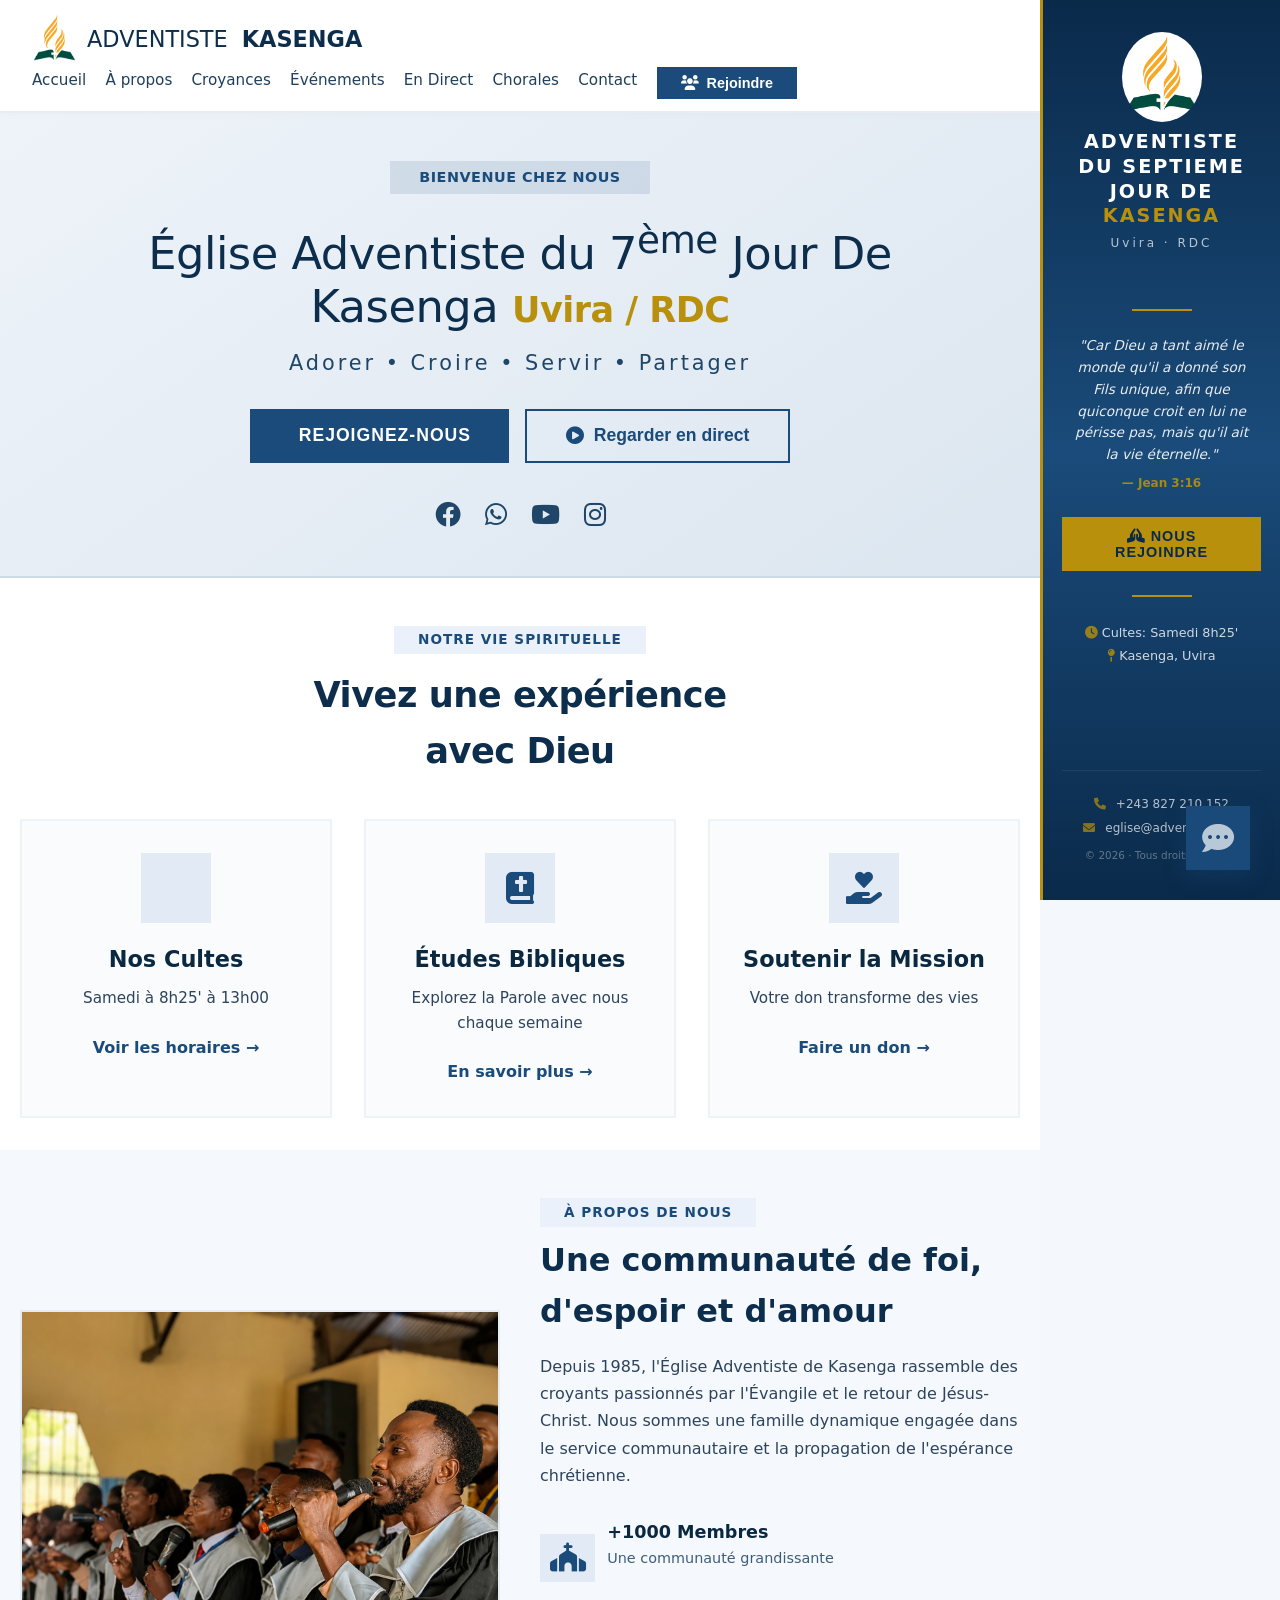
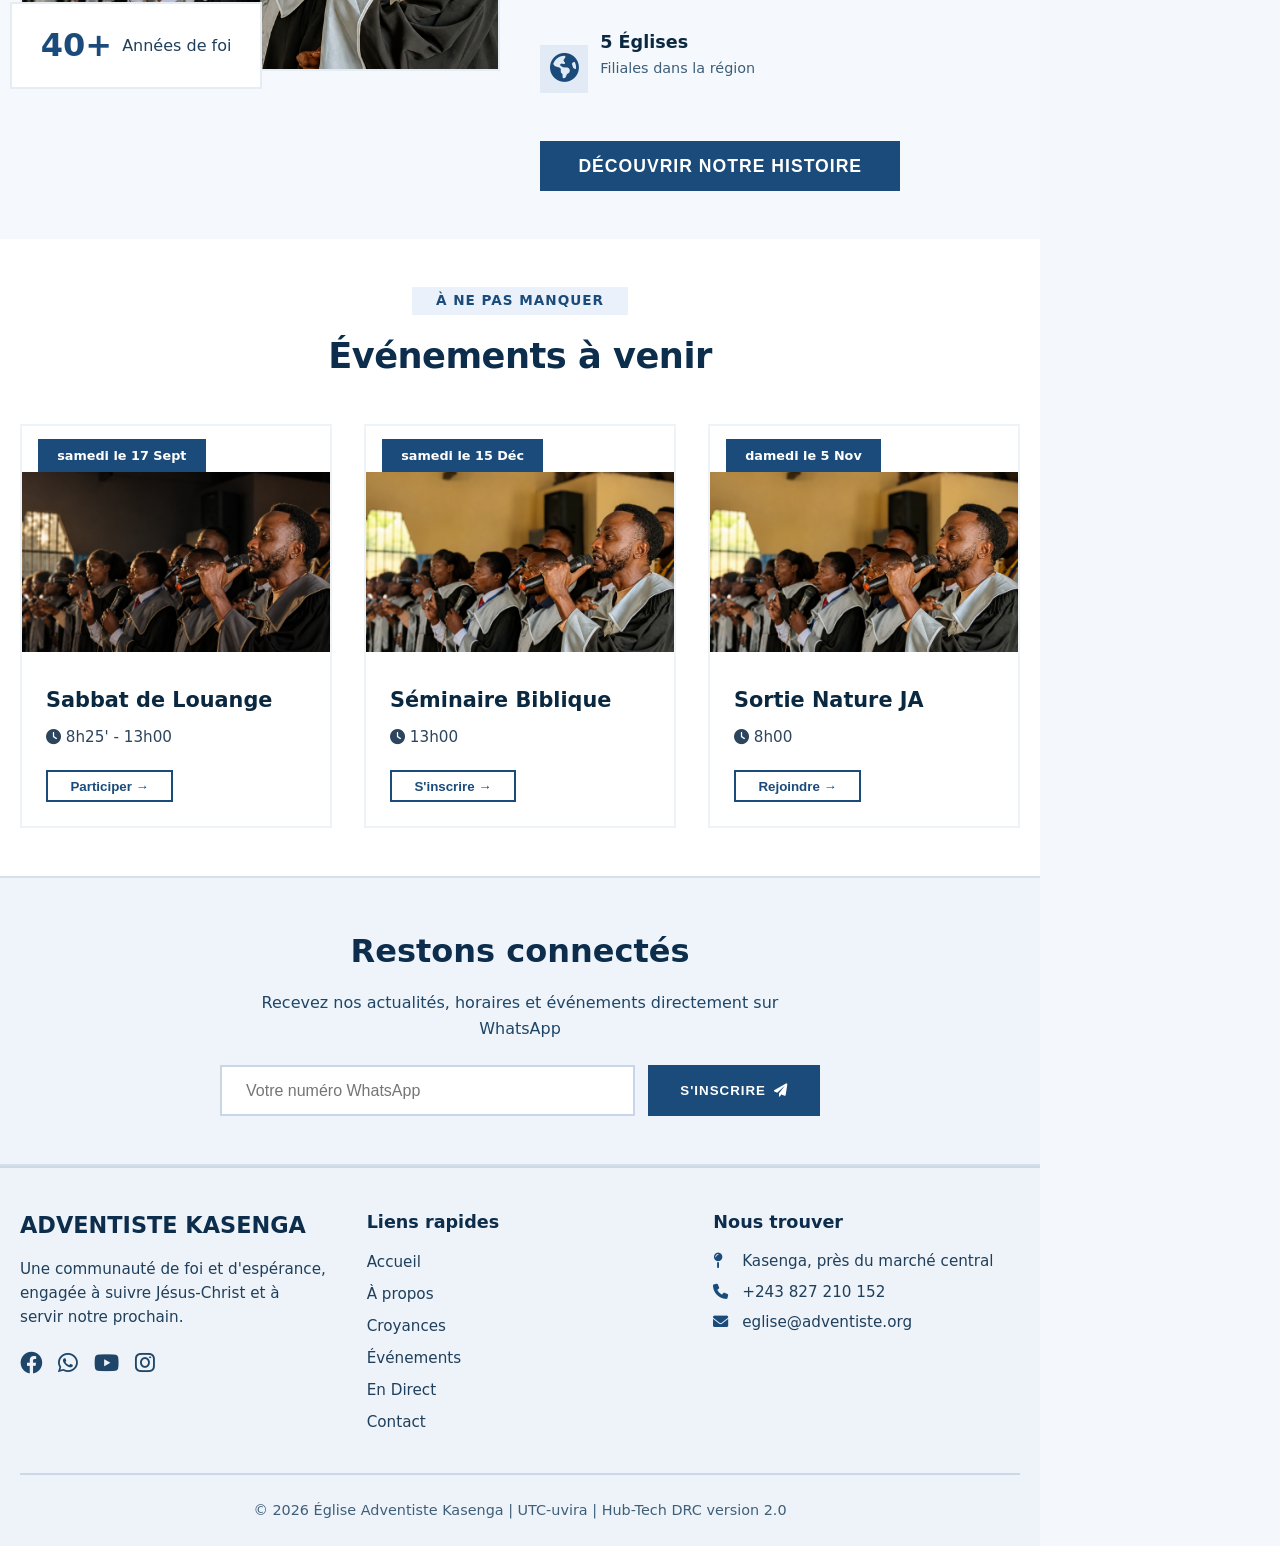
==== commit 024fc371: "Amélioration responsive : sidebar toujours visible sur tous les écrans" ====
--- a/index.html
+++ b/index.html
@@ -6,994 +6,7 @@
     <title>Église Adventiste - Kasenga | Accueil</title>
     <!-- Font Awesome 6 (remplace Bootstrap Icons) -->
     <link rel="stylesheet" href="https://cdnjs.cloudflare.com/ajax/libs/font-awesome/6.0.0-beta3/css/all.min.css">
-    <style>
-        /* ============================================================
-           RESET & BASE
-           ============================================================ */
-        * {
-            margin: 0;
-            padding: 0;
-            box-sizing: border-box;
-        }
-
-        body {
-            font-family: 'Segoe UI', Roboto, system-ui, -apple-system, sans-serif;
-            background: #f4f7fc;
-            color: #1e1e2a;
-            line-height: 1.6;
-        }
-
-        .container {
-            max-width: 1280px;
-            margin: 0 auto;
-            padding: 0 20px;
-        }
-
-        /* ============================================================
-           WRAPPER PRINCIPAL AVEC SIDEBAR DROITE
-           ============================================================ */
-        .main-wrapper {
-            display: flex;
-            gap: 0;
-            min-height: 100vh;
-        }
-
-        .content-left {
-            flex: 1;
-            min-width: 0;
-        }
-
-        /* ============================================================
-           SIDEBAR DROITE (fond bleu avec logo Adventiste)
-           ============================================================ */
-        .sidebar-right {
-            width: 240px;
-            background: linear-gradient(180deg, #0a2a4a 0%, #1a4b7a 50%, #0a2a4a 100%);
-            padding: 2rem 1.2rem;
-            display: flex;
-            flex-direction: column;
-            align-items: center;
-            text-align: center;
-            color: white;
-            position: sticky;
-            top: 0;
-            height: 100vh;
-            overflow-y: auto;
-            flex-shrink: 0;
-            border-left: 3px solid #B8900C;
-        }
-
-        .sidebar-logo {
-            margin-bottom: 2rem;
-            width: 100%;
-        }
-
-        .sidebar-logo .cross-icon {
-            font-size: 3.5rem;
-            color: #B8900C;
-            display: block;
-            margin-bottom: 0.5rem;
-        }
-
-        .sidebar-logo h2 {
-            font-size: 1.2rem;
-            font-weight: 700;
-            letter-spacing: 2px;
-            color: #ffffff;
-            text-transform: uppercase;
-            line-height: 1.3;
-        }
-
-        .sidebar-logo h2 span {
-            color: #B8900C;
-        }
-
-        .sidebar-logo .subtitle {
-            font-size: 0.75rem;
-            opacity: 0.7;
-            letter-spacing: 3px;
-            margin-top: 0.3rem;
-        }
-
-        .sidebar-divider {
-            width: 60px;
-            height: 2px;
-            background: #B8900C;
-            margin: 1.5rem auto;
-        }
-
-        .sidebar-verse {
-            font-size: 0.85rem;
-            font-style: italic;
-            opacity: 0.9;
-            line-height: 1.6;
-            padding: 0 0.5rem;
-        }
-
-        .sidebar-verse .verse-ref {
-            display: block;
-            font-style: normal;
-            font-weight: 600;
-            color: #B8900C;
-            margin-top: 0.5rem;
-            font-size: 0.75rem;
-        }
-
-        .sidebar-btn {
-            background: #B8900C;
-            color: #0a2a4a;
-            border: none;
-            padding: 0.7rem 1.8rem;
-            font-weight: 700;
-            font-size: 0.9rem;
-            cursor: pointer;
-            margin-top: 1.5rem;
-            transition: 0.2s;
-            width: 100%;
-            text-transform: uppercase;
-            letter-spacing: 1px;
-        }
-
-        .sidebar-btn:hover {
-            background: #d4a815;
-        }
-
-        .sidebar-contact {
-            margin-top: auto;
-            padding-top: 1.5rem;
-            border-top: 1px solid rgba(255,255,255,0.1);
-            width: 100%;
-            font-size: 0.75rem;
-            opacity: 0.7;
-        }
-
-        .sidebar-contact i {
-            color: #B8900C;
-            margin-right: 6px;
-        }
-
-        .sidebar-contact p {
-            margin-bottom: 0.3rem;
-        }
-
-        /* ============================================================
-           HEADER / NAVBAR (couleurs originales)
-           ============================================================ */
-        .header {
-            display: flex;
-            justify-content: space-between;
-            align-items: center;
-            padding: 0.75rem 2rem;
-            background: white;
-            border-bottom: 2px solid #e9edf2;
-            flex-wrap: wrap;
-            position: sticky;
-            top: 0;
-            z-index: 100;
-            box-shadow: 0 2px 10px rgba(0,0,0,0.02);
-        }
-
-        .logo {
-            display: flex;
-            align-items: center;
-            gap: 10px;
-            font-weight: 700;
-            font-size: 1.4rem;
-            color: #0c2d4b;
-        }
-        .logo i {
-            font-size: 1.8rem;
-            color: #1a4b7a;
-        }
-        .logo span {
-            font-weight: 300;
-            margin-right: 4px;
-        }
-
-        .nav {
-            display: flex;
-            align-items: center;
-            gap: 1.2rem;
-            flex-wrap: wrap;
-        }
-        .nav a {
-            text-decoration: none;
-            color: #1f3f5c;
-            font-weight: 500;
-            font-size: 0.95rem;
-            transition: 0.15s;
-            border-bottom: 2px solid transparent;
-            padding-bottom: 4px;
-        }
-        .nav a:hover {
-            border-bottom-color: #1a4b7a;
-            color: #0a2840;
-        }
-
-        .btn-join {
-            background: #1a4b7a;
-            color: white;
-            border: none;
-            padding: 0.5rem 1.5rem;
-            font-weight: 600;
-            font-size: 0.9rem;
-            display: inline-flex;
-            align-items: center;
-            gap: 8px;
-            cursor: pointer;
-            transition: 0.15s;
-        }
-        .btn-join:hover {
-            background: #0f3a60;
-        }
-
-        .menu-toggle {
-            display: none;
-            font-size: 1.8rem;
-            color: #1a3f5c;
-            cursor: pointer;
-        }
-
-        /* ============================================================
-           HERO SECTION (couleurs originales)
-           ============================================================ */
-        .hero {
-            background: linear-gradient(145deg, #eef3f9 0%, #dce6f0 100%);
-            padding: 3rem 2rem 2.5rem;
-            text-align: center;
-            border-bottom: 2px solid #cddae8;
-        }
-
-        .hero-badge {
-            display: inline-block;
-            background: rgba(26, 75, 122, 0.12);
-            padding: 0.3rem 1.8rem;
-            font-weight: 600;
-            color: #1a4b7a;
-            font-size: 0.9rem;
-            letter-spacing: 0.5px;
-            margin-bottom: 1.5rem;
-            text-transform: uppercase;
-        }
-
-        .hero h1 {
-            font-size: 2.8rem;
-            font-weight: 300;
-            color: #0c2d4b;
-            letter-spacing: -0.5px;
-            line-height: 1.2;
-        }
-
-        .hero h1 r {
-            font-size: 35px;
-            color: #B8900C;
-            font-weight: 600;
-        }
-
-        .hero-subtitle {
-            font-size: 1.3rem;
-            color: #1f4668;
-            margin: 0.8rem 0 1.8rem;
-            font-weight: 400;
-            letter-spacing: 3px;
-        }
-
-        .hero-buttons {
-            display: flex;
-            flex-wrap: wrap;
-            justify-content: center;
-            gap: 1rem;
-            margin: 1.8rem 0 2rem;
-        }
-
-        .btn-primary {
-            background: #1a4b7a;
-            color: white;
-            border: none;
-            padding: 0.9rem 2.4rem;
-            font-size: 1.1rem;
-            font-weight: 600;
-            display: inline-flex;
-            align-items: center;
-            gap: 10px;
-            cursor: pointer;
-            transition: 0.2s;
-            text-transform: uppercase;
-            letter-spacing: 1px;
-        }
-        .btn-primary:hover {
-            background: #0f3a60;
-        }
-
-        .btn-outline {
-            background: transparent;
-            border: 2px solid #1a4b7a;
-            color: #1a4b7a;
-            padding: 0.9rem 2.4rem;
-            font-size: 1.1rem;
-            font-weight: 600;
-            display: inline-flex;
-            align-items: center;
-            gap: 10px;
-            cursor: pointer;
-            transition: 0.2s;
-        }
-        .btn-outline:hover {
-            background: #1a4b7a;
-            color: white;
-        }
-
-        .hero-social {
-            display: flex;
-            justify-content: center;
-            gap: 1.5rem;
-            font-size: 1.6rem;
-            color: #1f4668;
-        }
-        .hero-social a {
-            color: #1f4668;
-            transition: 0.15s;
-        }
-        .hero-social a:hover {
-            color: #0c2d4b;
-        }
-
-        /* ============================================================
-           SERVICES / CARTES (couleurs originales)
-           ============================================================ */
-        .services {
-            padding: 3rem 0 2rem;
-            background: white;
-        }
-
-        .section-header {
-            text-align: center;
-            margin-bottom: 2.5rem;
-        }
-        .section-tag {
-            display: inline-block;
-            background: #eaf1fa;
-            padding: 0.2rem 1.5rem;
-            font-weight: 600;
-            color: #1a4b7a;
-            font-size: 0.85rem;
-            letter-spacing: 1px;
-            margin-bottom: 0.8rem;
-            text-transform: uppercase;
-        }
-        .section-header h2 {
-            font-size: 2.2rem;
-            font-weight: 600;
-            color: #0c2d4b;
-            letter-spacing: -0.5px;
-        }
-
-        .services-grid {
-            display: grid;
-            grid-template-columns: repeat(auto-fit, minmax(250px, 1fr));
-            gap: 2rem;
-        }
-
-        .service-card {
-            background: #f9fbfd;
-            padding: 2rem 1.8rem;
-            border: 2px solid #eef3f8;
-            transition: 0.2s;
-            text-align: center;
-        }
-        .service-card:hover {
-            border-color: #1a4b7a;
-            box-shadow: 0 8px 20px rgba(0,0,0,0.04);
-        }
-
-        .service-icon {
-            background: #e2ebf5;
-            width: 70px;
-            height: 70px;
-            display: flex;
-            align-items: center;
-            justify-content: center;
-            margin: 0 auto 1.2rem;
-            font-size: 2rem;
-            color: #1a4b7a;
-        }
-
-        .service-card h3 {
-            font-size: 1.4rem;
-            color: #0a2840;
-            margin-bottom: 0.5rem;
-        }
-        .service-card p {
-            color: #2d445d;
-            font-size: 0.95rem;
-            margin-bottom: 1.5rem;
-        }
-        .service-link {
-            color: #1a4b7a;
-            font-weight: 600;
-            text-decoration: none;
-            border-bottom: 2px solid transparent;
-            transition: 0.15s;
-        }
-        .service-link:hover {
-            border-bottom-color: #1a4b7a;
-        }
-
-        /* ============================================================
-           ABOUT (couleurs originales)
-           ============================================================ */
-        .about-modern {
-            padding: 3rem 0;
-            background: #f5f8fc;
-        }
-        .about-grid {
-            display: grid;
-            grid-template-columns: 1fr 1fr;
-            gap: 2.5rem;
-            align-items: center;
-        }
-        .about-image {
-            position: relative;
-        }
-        .about-image img {
-            width: 100%;
-            border: 2px solid #e5ecf3;
-            max-height: 380px;
-            object-fit: cover;
-        }
-        .about-experience {
-            position: absolute;
-            bottom: -10px;
-            left: -10px;
-            background: white;
-            padding: 1rem 1.8rem;
-            border: 2px solid #e5ecf3;
-            display: flex;
-            align-items: center;
-            gap: 10px;
-        }
-        .about-experience span {
-            font-size: 2rem;
-            font-weight: 700;
-            color: #1a4b7a;
-        }
-        .about-experience p {
-            font-weight: 500;
-            color: #1f3f5c;
-        }
-
-        .about-content .section-tag {
-            margin-bottom: 0.5rem;
-        }
-        .about-content h2 {
-            font-size: 2rem;
-            font-weight: 600;
-            color: #0c2d4b;
-            margin-bottom: 1rem;
-        }
-        .about-content p {
-            color: #2d445d;
-            line-height: 1.7;
-            margin-bottom: 1.8rem;
-        }
-        .about-features {
-            display: flex;
-            flex-wrap: wrap;
-            gap: 1.8rem;
-            margin-bottom: 2rem;
-        }
-        .feature {
-            display: flex;
-            align-items: center;
-            gap: 12px;
-        }
-        .feature i {
-            font-size: 1.8rem;
-            color: #1a4b7a;
-            background: #e2ebf5;
-            padding: 0.6rem;
-        }
-        .feature h4 {
-            color: #0a2840;
-            font-size: 1.1rem;
-        }
-        .feature p {
-            color: #3d5e7a;
-            font-size: 0.9rem;
-        }
-
-        /* ============================================================
-           EVENTS (couleurs originales)
-           ============================================================ */
-        .events {
-            padding: 3rem 0;
-            background: white;
-        }
-        .events-grid {
-            display: grid;
-            grid-template-columns: repeat(auto-fit, minmax(250px, 1fr));
-            gap: 2rem;
-        }
-        .event-card {
-            background: #f9fbfd;
-            overflow: hidden;
-            border: 2px solid #eef3f8;
-            transition: 0.2s;
-        }
-        .event-card:hover {
-            border-color: #1a4b7a;
-            transform: translateY(-5px);
-        }
-        .event-date {
-            background: #1a4b7a;
-            color: white;
-            padding: 0.4rem 1.2rem;
-            display: inline-block;
-            font-weight: 600;
-            font-size: 0.8rem;
-            margin: 0.8rem 0 0 1rem;
-        }
-        .event-date span {
-            display: inline;
-        }
-        .event-card img {
-            width: 100%;
-            height: 180px;
-            object-fit: cover;
-        }
-        .event-content {
-            padding: 1.2rem 1.5rem 1.5rem;
-        }
-        .event-content h3 {
-            color: #0a2840;
-            font-size: 1.2rem;
-            margin-bottom: 0.3rem;
-        }
-        .event-content p {
-            color: #3d5e7a;
-            font-size: 0.95rem;
-            margin-bottom: 1rem;
-        }
-        .btn-event {
-            background: transparent;
-            border: 2px solid #1a4b7a;
-            color: #1a4b7a;
-            padding: 0.4rem 1.4rem;
-            font-weight: 600;
-            cursor: pointer;
-            transition: 0.15s;
-        }
-        .btn-event:hover {
-            background: #1a4b7a;
-            color: white;
-        }
-
-        /* ============================================================
-           NEWSLETTER (couleurs originales)
-           ============================================================ */
-        .newsletter {
-            background: #eef4fa;
-            padding: 3rem 0;
-            border-top: 2px solid #d6e0ec;
-            border-bottom: 2px solid #d6e0ec;
-        }
-        .newsletter-content {
-            max-width: 600px;
-            margin: 0 auto;
-            text-align: center;
-        }
-        .newsletter-content h2 {
-            font-size: 2rem;
-            color: #0c2d4b;
-            margin-bottom: 0.8rem;
-        }
-        .newsletter-content p {
-            color: #1f4668;
-            margin-bottom: 1.5rem;
-        }
-        .newsletter-form {
-            display: flex;
-            flex-wrap: wrap;
-            gap: 0.8rem;
-            justify-content: center;
-        }
-        .newsletter-form input {
-            flex: 1;
-            min-width: 200px;
-            padding: 0.9rem 1.5rem;
-            border: 2px solid #c8d6e5;
-            font-size: 1rem;
-            outline: none;
-            background: white;
-        }
-        .newsletter-form input:focus {
-            border-color: #1a4b7a;
-        }
-        .newsletter-form button {
-            background: #1a4b7a;
-            color: white;
-            border: none;
-            padding: 0.9rem 2rem;
-            font-weight: 600;
-            display: inline-flex;
-            align-items: center;
-            gap: 8px;
-            cursor: pointer;
-            transition: 0.15s;
-            text-transform: uppercase;
-            letter-spacing: 1px;
-        }
-        .newsletter-form button:hover {
-            background: #0f3a60;
-        }
-
-        /* ============================================================
-           FOOTER (couleurs originales)
-           ============================================================ */
-        .footer {
-            background: #eef3f9;
-            padding: 2.5rem 0 1.5rem;
-            border-top: 2px solid #ccdae8;
-        }
-        .footer-grid {
-            display: grid;
-            grid-template-columns: repeat(auto-fit, minmax(200px, 1fr));
-            gap: 2.5rem;
-        }
-        .footer-about h3 {
-            color: #0c2d4b;
-            font-size: 1.4rem;
-            margin-bottom: 0.8rem;
-        }
-        .footer-about p {
-            color: #1f3f5c;
-            font-size: 0.95rem;
-            line-height: 1.6;
-        }
-        .footer-social {
-            display: flex;
-            gap: 1rem;
-            margin-top: 1rem;
-            font-size: 1.4rem;
-        }
-        .footer-social a {
-            color: #1f4668;
-            transition: 0.15s;
-        }
-        .footer-social a:hover {
-            color: #0c2d4b;
-        }
-
-        .footer-links h4,
-        .footer-contact h4 {
-            color: #0c2d4b;
-            font-size: 1.1rem;
-            margin-bottom: 0.8rem;
-        }
-        .footer-links ul {
-            list-style: none;
-        }
-        .footer-links li {
-            margin-bottom: 0.4rem;
-        }
-        .footer-links a {
-            text-decoration: none;
-            color: #1f3f5c;
-            font-size: 0.95rem;
-        }
-        .footer-links a:hover {
-            color: #0a2840;
-            text-decoration: underline;
-        }
-        .footer-contact p {
-            color: #1f3f5c;
-            font-size: 0.95rem;
-            margin-bottom: 0.4rem;
-        }
-        .footer-contact i {
-            width: 24px;
-            color: #1a4b7a;
-        }
-
-        .footer-bottom {
-            text-align: center;
-            padding-top: 1.5rem;
-            margin-top: 2rem;
-            border-top: 2px solid #cad8ea;
-            font-size: 0.9rem;
-            color: #3e5f7a;
-        }
-
-        /* ============================================================
-           CHATBOT (couleurs originales)
-           ============================================================ */
-        .chatbot-icon {
-            position: fixed;
-            bottom: 30px;
-            right: 30px;
-            background: #1a4b7a;
-            color: white;
-            width: 64px;
-            height: 64px;
-            display: flex;
-            align-items: center;
-            justify-content: center;
-            font-size: 2rem;
-            box-shadow: 0 6px 20px rgba(26, 75, 122, 0.35);
-            cursor: pointer;
-            z-index: 200;
-            transition: 0.2s;
-        }
-        .chatbot-icon:hover {
-            transform: scale(1.05);
-        }
-        .chatbot-pulse {
-            position: absolute;
-            width: 100%;
-            height: 100%;
-            background: rgba(26, 75, 122, 0.3);
-            animation: pulse 2s infinite;
-        }
-        @keyframes pulse {
-            0% { transform: scale(1); opacity: 0.6; }
-            100% { transform: scale(1.5); opacity: 0; }
-        }
-
-        .chatbot-window {
-            position: fixed;
-            bottom: 110px;
-            right: 30px;
-            width: 360px;
-            max-width: calc(100vw - 40px);
-            background: white;
-            box-shadow: 0 20px 50px rgba(0, 0, 0, 0.15);
-            display: none;
-            flex-direction: column;
-            z-index: 300;
-            overflow: hidden;
-            border: 2px solid #dce6f0;
-        }
-        .chatbot-window.active {
-            display: flex;
-        }
-
-        .chatbot-header {
-            background: #1a4b7a;
-            color: white;
-            padding: 1rem 1.2rem;
-            display: flex;
-            justify-content: space-between;
-            align-items: center;
-        }
-        .chatbot-header-info {
-            display: flex;
-            align-items: center;
-            gap: 10px;
-            font-weight: 600;
-        }
-        .chatbot-header-info i {
-            font-size: 1.4rem;
-        }
-        #close-chat {
-            background: transparent;
-            border: none;
-            color: white;
-            font-size: 1.4rem;
-            cursor: pointer;
-        }
-
-        .chatbot-messages {
-            padding: 1rem;
-            height: 280px;
-            overflow-y: auto;
-            display: flex;
-            flex-direction: column;
-            gap: 0.8rem;
-            background: #f8fafd;
-        }
-        .bot-message,
-        .user-message {
-            display: flex;
-            align-items: flex-start;
-            gap: 10px;
-            max-width: 85%;
-        }
-        .bot-message {
-            align-self: flex-start;
-        }
-        .user-message {
-            align-self: flex-end;
-            flex-direction: row-reverse;
-        }
-        .bot-message i,
-        .user-message i {
-            font-size: 1.4rem;
-            color: #1a4b7a;
-            background: #e2ebf5;
-            padding: 0.4rem;
-        }
-        .bot-message span,
-        .user-message span {
-            background: white;
-            padding: 0.6rem 1rem;
-            border: 1px solid #eef3f8;
-            font-size: 0.95rem;
-            color: #1e1e2a;
-        }
-        .user-message span {
-            background: #1a4b7a;
-            color: white;
-            border: none;
-        }
-
-        .chatbot-input {
-            display: flex;
-            padding: 0.6rem 1rem;
-            border-top: 2px solid #e9edf2;
-            background: white;
-        }
-        .chatbot-input input {
-            flex: 1;
-            border: none;
-            padding: 0.6rem 0.8rem;
-            outline: none;
-            font-size: 0.95rem;
-        }
-        .chatbot-input button {
-            background: #1a4b7a;
-            color: white;
-            border: none;
-            padding: 0.4rem 1.2rem;
-            font-size: 1.2rem;
-            cursor: pointer;
-            transition: 0.15s;
-        }
-        .chatbot-input button:hover {
-            background: #0f3a60;
-        }
-
-        /* ============================================================
-           RESPONSIVE
-           ============================================================ */
-
-        /* Cache la sidebar sur tablette et mobile */
-        @media (max-width: 992px) {
-            .sidebar-right {
-                display: none;
-            }
-            .main-wrapper {
-                flex-direction: column;
-            }
-        }
-
-        /* Tablettes */
-        @media (max-width: 900px) {
-            .about-grid {
-                grid-template-columns: 1fr;
-            }
-            .about-image img {
-                max-height: 280px;
-            }
-            .hero h1 {
-                font-size: 2.4rem;
-            }
-            .hero h1 r {
-                font-size: 28px;
-            }
-            .services-grid {
-                grid-template-columns: repeat(auto-fit, minmax(200px, 1fr));
-            }
-        }
-
-        /* Mobiles */
-        @media (max-width: 768px) {
-            .nav {
-                display: none;
-                width: 100%;
-                flex-direction: column;
-                align-items: stretch;
-                gap: 0.8rem;
-                padding: 1rem 0 0.5rem;
-                border-top: 2px solid #e9edf2;
-            }
-            .nav.open {
-                display: flex;
-            }
-            .menu-toggle {
-                display: block;
-            }
-
-            .hero {
-                padding: 2rem 1rem;
-            }
-            .hero h1 {
-                font-size: 1.8rem;
-            }
-            .hero h1 r {
-                font-size: 22px;
-            }
-            .hero-subtitle {
-                font-size: 1.1rem;
-            }
-
-            .section-header h2 {
-                font-size: 1.6rem;
-            }
-
-            .about-modern {
-                padding: 2rem 0;
-            }
-            .about-experience {
-                position: relative;
-                bottom: auto;
-                left: auto;
-                margin-top: 0.8rem;
-            }
-
-            .events-grid {
-                grid-template-columns: 1fr;
-                gap: 1.5rem;
-            }
-
-            .newsletter-form {
-                flex-direction: column;
-                align-items: stretch;
-            }
-            .newsletter-form input {
-                min-width: auto;
-            }
-
-            .footer-grid {
-                grid-template-columns: 1fr;
-                gap: 1.5rem;
-            }
-
-            .header {
-                padding: 0.75rem 1rem;
-            }
-            .logo {
-                font-size: 1.1rem;
-            }
-            .logo i {
-                font-size: 1.4rem;
-            }
-
-            .hero-buttons .btn-primary,
-            .hero-buttons .btn-outline {
-                width: 100%;
-                justify-content: center;
-            }
-        }
-
-        /* Très petits écrans */
-        @media (max-width: 480px) {
-            .hero h1 {
-                font-size: 1.5rem;
-            }
-            .hero h1 r {
-                font-size: 18px;
-            }
-            .service-card {
-                padding: 1.5rem 1rem;
-            }
-            .about-image img {
-                max-height: 200px;
-            }
-            .footer-bottom {
-                font-size: 0.75rem;
-            }
-        }
-
-        /* ============================================================
-           UTILITAIRES
-           ============================================================ */
-        .ajout {
-            display: none;
-        }
-        .marge img {
-            max-width: 100%;
-        }
-    </style>
+    <link rel="stylesheet" href="css/style.css">
 </head>
 <body>
 
@@ -1006,7 +19,7 @@
             <!-- HEADER / NAVBAR -->
             <header class="header">
                 <div class="logo">
-                    <i class="fas fa-cross"></i>
+                    <img src="images/seventh-day-adventist-church.jpg" alt="" style="width: 45px; height: 55px;">
                     <span>ADVENTISTE</span> KASENGA
                 </div>
                 <nav class="nav" id="nav">
@@ -1058,7 +71,7 @@
                         <div class="service-card">
                             <div class="service-icon"><i class="fas fa-house-church"></i></div>
                             <h3>Nos Cultes</h3>
-                            <p>Samedi à 9h00 et Mercredi à 17h00</p>
+                            <p>Samedi à 8h25' à 13h00</p>
                             <a href="evenements.html" class="service-link">Voir les horaires →</a>
                         </div>
                         <div class="service-card">
@@ -1082,7 +95,7 @@
                 <div class="container">
                     <div class="about-grid">
                         <div class="about-image">
-                            <img src="images/les_seraphins.jpg" alt="Notre église">
+                            <img src="images/les seraphins3.png" alt="Notre église">
                             <div class="about-experience">
                                 <span>40+</span>
                                 <p>Années de foi</p>
@@ -1126,7 +139,7 @@
                     <div class="events-grid">
                         <div class="event-card">
                             <div class="event-date">samedi le 17 Sept</div>
-                            <img src="images/mzee_precie.jpg" alt="Sabbat de Louange">
+                            <img src="images/les seraphins2.png" alt="Sabbat de Louange">
                             <div class="event-content">
                                 <h3>Sabbat de Louange</h3>
                                 <p><i class="fas fa-clock"></i> 8h25' - 13h00</p>
@@ -1135,7 +148,7 @@
                         </div>
                         <div class="event-card">
                             <div class="event-date">samedi le 15 Déc</div>
-                            <img src="images/aller dans le monde.jpg" alt="Séminaire Biblique">
+                            <img src="images/les seraphins3.png" alt="Séminaire Biblique">
                             <div class="event-content">
                                 <h3>Séminaire Biblique</h3>
                                 <p><i class="fas fa-clock"></i> 13h00</p>
@@ -1144,7 +157,7 @@
                         </div>
                         <div class="event-card">
                             <div class="event-date">damedi le 5 Nov</div>
-                            <img src="images/mzee_precie.jpg" alt="Sortie Nature">
+                            <img src="images/les seraphins3.png" alt="Sortie Nature">
                             <div class="event-content">
                                 <h3>Sortie Nature JA</h3>
                                 <p><i class="fas fa-clock"></i> 8h00</p>
@@ -1213,8 +226,8 @@
         <!-- SIDEBAR DROITE (fond bleu avec logo Adventiste) -->
         <aside class="sidebar-right">
             <div class="sidebar-logo">
-                <i class="fas fa-cross cross-icon"></i>
-                <h2>ADVENTISTE <br><span>KASENGA</span></h2>
+                <img src="images/seventh-day-adventist-church.jpg" alt="" style="width: 80px; height: 90px; border-radius: 50%;">
+                <h2>ADVENTISTE DU SEPTIEME JOUR DE <br><span>KASENGA</span></h2>
                 <p class="subtitle">Uvira · RDC</p>
             </div>
 
@@ -1232,7 +245,7 @@
             <div class="sidebar-divider"></div>
 
             <div style="width:100%; text-align:center; font-size:0.8rem; opacity:0.8; line-height:1.8;">
-                <p><i class="fas fa-clock" style="color:#B8900C;"></i> Cultes: Samedi 9h</p>
+                <p><i class="fas fa-clock" style="color:#B8900C;"></i> Cultes: Samedi 8h25'</p>
                 <p><i class="fas fa-map-pin" style="color:#B8900C;"></i> Kasenga, Uvira</p>
             </div>
 
@@ -1255,7 +268,7 @@
     <div id="chatbot-window" class="chatbot-window">
         <div class="chatbot-header">
             <div class="chatbot-header-info">
-                <i class="fas fa-cross"></i>
+                <img src="images/seventh-day-adventist-church.jpg" alt="" style="width: 30px; height: 40px; border-radius: 50%;">
                 <span>Assistant Adventiste</span>
             </div>
             <button id="close-chat"><i class="fas fa-times"></i></button>
--- a/css/style.css
+++ b/css/style.css
@@ -0,0 +1,5707 @@
+
+/* ============================================================
+    RESET & BASE
+    ============================================================ */
+* {
+    margin: 0;
+    padding: 0;
+    box-sizing: border-box;
+}
+
+body {
+    font-family: 'Segoe UI', Roboto, system-ui, -apple-system, sans-serif;
+    background: #f4f7fc;
+    color: #1e1e2a;
+    line-height: 1.6;
+}
+
+.container {
+    max-width: 1280px;
+    margin: 0 auto;
+    padding: 0 20px;
+}
+
+/* ============================================================
+    WRAPPER PRINCIPAL AVEC SIDEBAR DROITE
+    ============================================================ */
+.main-wrapper {
+    display: flex;
+    gap: 0;
+    min-height: 100vh;
+}
+
+.content-left {
+    flex: 1;
+    min-width: 0;
+}
+
+.sidebar-right {
+    width: 260px;
+    background: linear-gradient(180deg, #0a2a4a 0%, #1a4b7a 50%, #0a2a4a 100%);
+    padding: 2rem 1.2rem;
+    display: flex;
+    flex-direction: column;
+    align-items: center;
+    text-align: center;
+    color: white;
+    position: sticky;
+    top: 0;
+    height: 100vh;
+    overflow-y: auto;
+    flex-shrink: 0;
+    border-left: 3px solid #B8900C;
+    z-index: 50;
+}
+
+.sidebar-logo {
+    margin-bottom: 2rem;
+    width: 100%;
+}
+
+.sidebar-logo .cross-icon {
+    font-size: 3.5rem;
+    color: #B8900C;
+    display: block;
+    margin-bottom: 0.5rem;
+}
+
+.sidebar-logo h2 {
+    font-size: 1.2rem;
+    font-weight: 700;
+    letter-spacing: 2px;
+    color: #ffffff;
+    text-transform: uppercase;
+    line-height: 1.3;
+}
+
+.sidebar-logo h2 span {
+    color: #B8900C;
+}
+
+.sidebar-logo .subtitle {
+    font-size: 0.75rem;
+    opacity: 0.7;
+    letter-spacing: 3px;
+    margin-top: 0.3rem;
+}
+
+.sidebar-divider {
+    width: 60px;
+    height: 2px;
+    background: #B8900C;
+    margin: 1.5rem auto;
+}
+
+.sidebar-verse {
+    font-size: 0.85rem;
+    font-style: italic;
+    opacity: 0.9;
+    line-height: 1.6;
+    padding: 0 0.5rem;
+}
+
+.sidebar-verse .verse-ref {
+    display: block;
+    font-style: normal;
+    font-weight: 600;
+    color: #B8900C;
+    margin-top: 0.5rem;
+    font-size: 0.75rem;
+}
+
+.sidebar-btn {
+    background: #B8900C;
+    color: #0a2a4a;
+    border: none;
+    padding: 0.7rem 1.8rem;
+    font-weight: 700;
+    font-size: 0.9rem;
+    cursor: pointer;
+    margin-top: 1.5rem;
+    transition: 0.2s;
+    width: 100%;
+    text-transform: uppercase;
+    letter-spacing: 1px;
+}
+
+.sidebar-btn:hover {
+    background: #d4a815;
+}
+
+.sidebar-contact {
+    margin-top: auto;
+    padding-top: 1.5rem;
+    border-top: 1px solid rgba(255,255,255,0.1);
+    width: 100%;
+    font-size: 0.75rem;
+    opacity: 0.7;
+}
+
+.sidebar-contact i {
+    color: #B8900C;
+    margin-right: 6px;
+}
+
+.sidebar-contact p {
+    margin-bottom: 0.3rem;
+}
+
+/* ============================================================
+    HEADER / NAVBAR (couleurs originales)
+    ============================================================ */
+.header {
+    display: flex;
+    justify-content: space-between;
+    align-items: center;
+    padding: 0.75rem 2rem;
+    background: white;
+    border-bottom: 2px solid #e9edf2;
+    flex-wrap: wrap;
+    position: sticky;
+    top: 0;
+    z-index: 100;
+    box-shadow: 0 2px 10px rgba(0,0,0,0.02);
+}
+
+.logo {
+    display: flex;
+    align-items: center;
+    gap: 10px;
+    font-weight: 700;
+    font-size: 1.4rem;
+    color: #0c2d4b;
+}
+.logo i {
+    font-size: 1.8rem;
+    color: #1a4b7a;
+}
+.logo span {
+    font-weight: 300;
+    margin-right: 4px;
+}
+
+.nav {
+    display: flex;
+    align-items: center;
+    gap: 1.2rem;
+    flex-wrap: wrap;
+}
+.nav a {
+    text-decoration: none;
+    color: #1f3f5c;
+    font-weight: 500;
+    font-size: 0.95rem;
+    transition: 0.15s;
+    border-bottom: 2px solid transparent;
+    padding-bottom: 4px;
+}
+.nav a:hover {
+    border-bottom-color: #1a4b7a;
+    color: #0a2840;
+}
+
+.btn-join {
+    background: #1a4b7a;
+    color: white;
+    border: none;
+    padding: 0.5rem 1.5rem;
+    font-weight: 600;
+    font-size: 0.9rem;
+    display: inline-flex;
+    align-items: center;
+    gap: 8px;
+    cursor: pointer;
+    transition: 0.15s;
+}
+.btn-join:hover {
+    background: #0f3a60;
+}
+
+.menu-toggle {
+    display: none;
+    font-size: 1.8rem;
+    color: #1a3f5c;
+    cursor: pointer;
+}
+
+.hero {
+    background: linear-gradient(145deg, #eef3f9 0%, #dce6f0 100%);
+    padding: 3rem 2rem 2.5rem;
+    text-align: center;
+    border-bottom: 2px solid #cddae8;
+}
+
+.hero-badge {
+    display: inline-block;
+    background: rgba(26, 75, 122, 0.12);
+    padding: 0.3rem 1.8rem;
+    font-weight: 600;
+    color: #1a4b7a;
+    font-size: 0.9rem;
+    letter-spacing: 0.5px;
+    margin-bottom: 1.5rem;
+    text-transform: uppercase;
+}
+
+.hero h1 {
+    font-size: 2.8rem;
+    font-weight: 300;
+    color: #0c2d4b;
+    letter-spacing: -0.5px;
+    line-height: 1.2;
+}
+
+.hero h1 r {
+    font-size: 35px;
+    color: #B8900C;
+    font-weight: 600;
+}
+
+.hero-subtitle {
+    font-size: 1.3rem;
+    color: #1f4668;
+    margin: 0.8rem 0 1.8rem;
+    font-weight: 400;
+    letter-spacing: 3px;
+}
+
+.hero-buttons {
+    display: flex;
+    flex-wrap: wrap;
+    justify-content: center;
+    gap: 1rem;
+    margin: 1.8rem 0 2rem;
+}
+
+.btn-primary {
+    background: #1a4b7a;
+    color: white;
+    border: none;
+    padding: 0.9rem 2.4rem;
+    font-size: 1.1rem;
+    font-weight: 600;
+    display: inline-flex;
+    align-items: center;
+    gap: 10px;
+    cursor: pointer;
+    transition: 0.2s;
+    text-transform: uppercase;
+    letter-spacing: 1px;
+}
+.btn-primary:hover {
+    background: #0f3a60;
+}
+
+.btn-outline {
+    background: transparent;
+    border: 2px solid #1a4b7a;
+    color: #1a4b7a;
+    padding: 0.9rem 2.4rem;
+    font-size: 1.1rem;
+    font-weight: 600;
+    display: inline-flex;
+    align-items: center;
+    gap: 10px;
+    cursor: pointer;
+    transition: 0.2s;
+}
+.btn-outline:hover {
+    background: #1a4b7a;
+    color: white;
+}
+
+.hero-social {
+    display: flex;
+    justify-content: center;
+    gap: 1.5rem;
+    font-size: 1.6rem;
+    color: #1f4668;
+}
+.hero-social a {
+    color: #1f4668;
+    transition: 0.15s;
+}
+.hero-social a:hover {
+    color: #0c2d4b;
+}
+
+.services {
+    padding: 3rem 0 2rem;
+    background: white;
+}
+
+.section-header {
+    text-align: center;
+    margin-bottom: 2.5rem;
+}
+.section-tag {
+    display: inline-block;
+    background: #eaf1fa;
+    padding: 0.2rem 1.5rem;
+    font-weight: 600;
+    color: #1a4b7a;
+    font-size: 0.85rem;
+    letter-spacing: 1px;
+    margin-bottom: 0.8rem;
+    text-transform: uppercase;
+}
+.section-header h2 {
+    font-size: 2.2rem;
+    font-weight: 600;
+    color: #0c2d4b;
+    letter-spacing: -0.5px;
+}
+
+.services-grid {
+    display: grid;
+    grid-template-columns: repeat(auto-fit, minmax(250px, 1fr));
+    gap: 2rem;
+}
+
+.service-card {
+    background: #f9fbfd;
+    padding: 2rem 1.8rem;
+    border: 2px solid #eef3f8;
+    transition: 0.2s;
+    text-align: center;
+}
+.service-card:hover {
+    border-color: #1a4b7a;
+    box-shadow: 0 8px 20px rgba(0,0,0,0.04);
+}
+
+.service-icon {
+    background: #e2ebf5;
+    width: 70px;
+    height: 70px;
+    display: flex;
+    align-items: center;
+    justify-content: center;
+    margin: 0 auto 1.2rem;
+    font-size: 2rem;
+    color: #1a4b7a;
+}
+
+.service-card h3 {
+    font-size: 1.4rem;
+    color: #0a2840;
+    margin-bottom: 0.5rem;
+}
+.service-card p {
+    color: #2d445d;
+    font-size: 0.95rem;
+    margin-bottom: 1.5rem;
+}
+.service-link {
+    color: #1a4b7a;
+    font-weight: 600;
+    text-decoration: none;
+    border-bottom: 2px solid transparent;
+    transition: 0.15s;
+}
+.service-link:hover {
+    border-bottom-color: #1a4b7a;
+}
+
+
+.about-modern {
+    padding: 3rem 0;
+    background: #f5f8fc;
+}
+.about-grid {
+    display: grid;
+    grid-template-columns: 1fr 1fr;
+    gap: 2.5rem;
+    align-items: center;
+}
+.about-image {
+    position: relative;
+}
+.about-image img {
+    width: 100%;
+    border: 2px solid #e5ecf3;
+    max-height: 380px;
+    object-fit: cover;
+}
+.about-experience {
+    position: absolute;
+    bottom: -10px;
+    left: -10px;
+    background: white;
+    padding: 1rem 1.8rem;
+    border: 2px solid #e5ecf3;
+    display: flex;
+    align-items: center;
+    gap: 10px;
+}
+.about-experience span {
+    font-size: 2rem;
+    font-weight: 700;
+    color: #1a4b7a;
+}
+.about-experience p {
+    font-weight: 500;
+    color: #1f3f5c;
+}
+
+.about-content .section-tag {
+    margin-bottom: 0.5rem;
+}
+.about-content h2 {
+    font-size: 2rem;
+    font-weight: 600;
+    color: #0c2d4b;
+    margin-bottom: 1rem;
+}
+.about-content p {
+    color: #2d445d;
+    line-height: 1.7;
+    margin-bottom: 1.8rem;
+}
+.about-features {
+    display: flex;
+    flex-wrap: wrap;
+    gap: 1.8rem;
+    margin-bottom: 2rem;
+}
+.feature {
+    display: flex;
+    align-items: center;
+    gap: 12px;
+}
+.feature i {
+    font-size: 1.8rem;
+    color: #1a4b7a;
+    background: #e2ebf5;
+    padding: 0.6rem;
+}
+.feature h4 {
+    color: #0a2840;
+    font-size: 1.1rem;
+}
+.feature p {
+    color: #3d5e7a;
+    font-size: 0.9rem;
+}
+
+.events {
+    padding: 3rem 0;
+    background: white;
+}
+.events-grid {
+    display: grid;
+    grid-template-columns: repeat(auto-fit, minmax(250px, 1fr));
+    gap: 2rem;
+}
+.event-card {
+    background: #f9fbfd;
+    overflow: hidden;
+    border: 2px solid #eef3f8;
+    transition: 0.2s;
+}
+.event-card:hover {
+    border-color: #1a4b7a;
+    transform: translateY(-5px);
+}
+.event-date {
+    background: #1a4b7a;
+    color: white;
+    padding: 0.4rem 1.2rem;
+    display: inline-block;
+    font-weight: 600;
+    font-size: 0.8rem;
+    margin: 0.8rem 0 0 1rem;
+}
+.event-date span {
+    display: inline;
+}
+.event-card img {
+    width: 100%;
+    height: 180px;
+    object-fit: cover;
+}
+.event-content {
+    padding: 1.2rem 1.5rem 1.5rem;
+}
+.event-content h3 {
+    color: #0a2840;
+    font-size: 1.2rem;
+    margin-bottom: 0.3rem;
+}
+.event-content p {
+    color: #3d5e7a;
+    font-size: 0.95rem;
+    margin-bottom: 1rem;
+}
+.btn-event {
+    background: transparent;
+    border: 2px solid #1a4b7a;
+    color: #1a4b7a;
+    padding: 0.4rem 1.4rem;
+    font-weight: 600;
+    cursor: pointer;
+    transition: 0.15s;
+}
+.btn-event:hover {
+    background: #1a4b7a;
+    color: white;
+}
+
+.newsletter {
+    background: #eef4fa;
+    padding: 3rem 0;
+    border-top: 2px solid #d6e0ec;
+    border-bottom: 2px solid #d6e0ec;
+}
+.newsletter-content {
+    max-width: 600px;
+    margin: 0 auto;
+    text-align: center;
+}
+.newsletter-content h2 {
+    font-size: 2rem;
+    color: #0c2d4b;
+    margin-bottom: 0.8rem;
+}
+.newsletter-content p {
+    color: #1f4668;
+    margin-bottom: 1.5rem;
+}
+.newsletter-form {
+    display: flex;
+    flex-wrap: wrap;
+    gap: 0.8rem;
+    justify-content: center;
+}
+.newsletter-form input {
+    flex: 1;
+    min-width: 200px;
+    padding: 0.9rem 1.5rem;
+    border: 2px solid #c8d6e5;
+    font-size: 1rem;
+    outline: none;
+    background: white;
+}
+.newsletter-form input:focus {
+    border-color: #1a4b7a;
+}
+.newsletter-form button {
+    background: #1a4b7a;
+    color: white;
+    border: none;
+    padding: 0.9rem 2rem;
+    font-weight: 600;
+    display: inline-flex;
+    align-items: center;
+    gap: 8px;
+    cursor: pointer;
+    transition: 0.15s;
+    text-transform: uppercase;
+    letter-spacing: 1px;
+}
+.newsletter-form button:hover {
+    background: #0f3a60;
+}
+
+.footer {
+    background: #eef3f9;
+    padding: 2.5rem 0 1.5rem;
+    border-top: 2px solid #ccdae8;
+}
+.footer-grid {
+    display: grid;
+    grid-template-columns: repeat(auto-fit, minmax(200px, 1fr));
+    gap: 2.5rem;
+}
+.footer-about h3 {
+    color: #0c2d4b;
+    font-size: 1.4rem;
+    margin-bottom: 0.8rem;
+}
+.footer-about p {
+    color: #1f3f5c;
+    font-size: 0.95rem;
+    line-height: 1.6;
+}
+.footer-social {
+    display: flex;
+    gap: 1rem;
+    margin-top: 1rem;
+    font-size: 1.4rem;
+}
+.footer-social a {
+    color: #1f4668;
+    transition: 0.15s;
+}
+.footer-social a:hover {
+    color: #0c2d4b;
+}
+
+.footer-links h4,
+.footer-contact h4 {
+    color: #0c2d4b;
+    font-size: 1.1rem;
+    margin-bottom: 0.8rem;
+}
+.footer-links ul {
+    list-style: none;
+}
+.footer-links li {
+    margin-bottom: 0.4rem;
+}
+.footer-links a {
+    text-decoration: none;
+    color: #1f3f5c;
+    font-size: 0.95rem;
+}
+.footer-links a:hover {
+    color: #0a2840;
+    text-decoration: underline;
+}
+.footer-contact p {
+    color: #1f3f5c;
+    font-size: 0.95rem;
+    margin-bottom: 0.4rem;
+}
+.footer-contact i {
+    width: 24px;
+    color: #1a4b7a;
+}
+
+.footer-bottom {
+    text-align: center;
+    padding-top: 1.5rem;
+    margin-top: 2rem;
+    border-top: 2px solid #cad8ea;
+    font-size: 0.9rem;
+    color: #3e5f7a;
+}
+
+.chatbot-icon {
+    position: fixed;
+    bottom: 30px;
+    right: 30px;
+    background: #1a4b7a;
+    color: white;
+    width: 64px;
+    height: 64px;
+    display: flex;
+    align-items: center;
+    justify-content: center;
+    font-size: 2rem;
+    box-shadow: 0 6px 20px rgba(26, 75, 122, 0.35);
+    cursor: pointer;
+    z-index: 200;
+    transition: 0.2s;
+}
+.chatbot-icon:hover {
+    transform: scale(1.05);
+}
+.chatbot-pulse {
+    position: absolute;
+    width: 100%;
+    height: 100%;
+    background: rgba(26, 75, 122, 0.3);
+    animation: pulse 2s infinite;
+}
+@keyframes pulse {
+    0% { transform: scale(1); opacity: 0.6; }
+    100% { transform: scale(1.5); opacity: 0; }
+}
+
+.chatbot-window {
+    position: fixed;
+    bottom: 110px;
+    right: 30px;
+    width: 360px;
+    max-width: calc(100vw - 40px);
+    background: white;
+    box-shadow: 0 20px 50px rgba(0, 0, 0, 0.15);
+    display: none;
+    flex-direction: column;
+    z-index: 300;
+    overflow: hidden;
+    border: 2px solid #dce6f0;
+}
+.chatbot-window.active {
+    display: flex;
+}
+
+.chatbot-header {
+    background: #1a4b7a;
+    color: white;
+    padding: 1rem 1.2rem;
+    display: flex;
+    justify-content: space-between;
+    align-items: center;
+}
+.chatbot-header-info {
+    display: flex;
+    align-items: center;
+    gap: 10px;
+    font-weight: 600;
+}
+.chatbot-header-info i {
+    font-size: 1.4rem;
+}
+#close-chat {
+    background: transparent;
+    border: none;
+    color: white;
+    font-size: 1.4rem;
+    cursor: pointer;
+}
+
+.chatbot-messages {
+    padding: 1rem;
+    height: 280px;
+    overflow-y: auto;
+    display: flex;
+    flex-direction: column;
+    gap: 0.8rem;
+    background: #f8fafd;
+}
+.bot-message,
+.user-message {
+    display: flex;
+    align-items: flex-start;
+    gap: 10px;
+    max-width: 85%;
+}
+.bot-message {
+    align-self: flex-start;
+}
+.user-message {
+    align-self: flex-end;
+    flex-direction: row-reverse;
+}
+.bot-message i,
+.user-message i {
+    font-size: 1.4rem;
+    color: #1a4b7a;
+    background: #e2ebf5;
+    padding: 0.4rem;
+}
+.bot-message span,
+.user-message span {
+    background: white;
+    padding: 0.6rem 1rem;
+    border: 1px solid #eef3f8;
+    font-size: 0.95rem;
+    color: #1e1e2a;
+}
+.user-message span {
+    background: #1a4b7a;
+    color: white;
+    border: none;
+}
+
+.chatbot-input {
+    display: flex;
+    padding: 0.6rem 1rem;
+    border-top: 2px solid #e9edf2;
+    background: white;
+}
+.chatbot-input input {
+    flex: 1;
+    border: none;
+    padding: 0.6rem 0.8rem;
+    outline: none;
+    font-size: 0.95rem;
+}
+.chatbot-input button {
+    background: #1a4b7a;
+    color: white;
+    border: none;
+    padding: 0.4rem 1.2rem;
+    font-size: 1.2rem;
+    cursor: pointer;
+    transition: 0.15s;
+}
+.chatbot-input button:hover {
+    background: #0f3a60;
+}
+
+
+/* Tablettes et petits écrans */
+@media (max-width: 992px) {
+    .main-wrapper {
+        flex-direction: column;
+    }
+    
+    .sidebar-right {
+        width: 100%;
+        position: relative;
+        height: auto;
+        border-left: none;
+        border-top: 3px solid #B8900C;
+        padding: 1.5rem 1.2rem;
+        flex-direction: row;
+        flex-wrap: wrap;
+        justify-content: center;
+        gap: 0.5rem 1rem;
+        background: linear-gradient(180deg, #0a2a4a 0%, #1a4b7a 100%);
+    }
+    
+    .sidebar-right .sidebar-logo {
+        margin-bottom: 0;
+        width: auto;
+        flex: 0 0 100%;
+        text-align: center;
+    }
+    
+    .sidebar-right .sidebar-logo h2 {
+        font-size: 1rem;
+    }
+    
+    .sidebar-right .sidebar-divider {
+        display: none;
+    }
+    
+    .sidebar-right .sidebar-verse {
+        flex: 1;
+        min-width: 200px;
+        font-size: 0.8rem;
+        padding: 0.5rem;
+    }
+    
+    .sidebar-right .sidebar-btn {
+        width: auto;
+        padding: 0.5rem 1.5rem;
+        margin-top: 0;
+    }
+    
+    .sidebar-right .sidebar-contact {
+        margin-top: 0;
+        padding-top: 0;
+        border-top: none;
+        width: auto;
+        display: flex;
+        flex-wrap: wrap;
+        gap: 0.5rem 1rem;
+        justify-content: center;
+    }
+    
+    .sidebar-right .sidebar-contact p {
+        margin-bottom: 0;
+        font-size: 0.7rem;
+    }
+    
+    .sidebar-right .sidebar-contact p:last-child {
+        flex: 0 0 100%;
+        text-align: center;
+        margin-top: 0.3rem;
+    }
+
+    .sidebar-right > div[style*="width:100%; text-align:center;"] {
+        display: none;
+    }
+}
+
+/* Tablettes */
+@media (max-width: 900px) {
+    .about-grid {
+        grid-template-columns: 1fr;
+    }
+    .about-image img {
+        max-height: 280px;
+    }
+    .hero h1 {
+        font-size: 2.4rem;
+    }
+    .hero h1 r {
+        font-size: 28px;
+    }
+    .services-grid {
+        grid-template-columns: repeat(auto-fit, minmax(200px, 1fr));
+    }
+}
+
+/* Mobiles */
+@media (max-width: 768px) {
+    .nav {
+        display: none;
+        width: 100%;
+        flex-direction: column;
+        align-items: stretch;
+        gap: 0.8rem;
+        padding: 1rem 0 0.5rem;
+        border-top: 2px solid #e9edf2;
+    }
+    .nav.open {
+        display: flex;
+    }
+    .menu-toggle {
+        display: block;
+    }
+
+    .hero {
+        padding: 2rem 1rem;
+    }
+    .hero h1 {
+        font-size: 1.8rem;
+    }
+    .hero h1 r {
+        font-size: 22px;
+    }
+    .hero-subtitle {
+        font-size: 1.1rem;
+    }
+
+    .section-header h2 {
+        font-size: 1.6rem;
+    }
+
+    .about-modern {
+        padding: 2rem 0;
+    }
+    .about-experience {
+        position: relative;
+        bottom: auto;
+        left: auto;
+        margin-top: 0.8rem;
+    }
+
+    .events-grid {
+        grid-template-columns: 1fr;
+        gap: 1.5rem;
+    }
+
+    .newsletter-form {
+        flex-direction: column;
+        align-items: stretch;
+    }
+    .newsletter-form input {
+        min-width: auto;
+    }
+
+    .footer-grid {
+        grid-template-columns: 1fr;
+        gap: 1.5rem;
+    }
+
+    .header {
+        padding: 0.75rem 1rem;
+    }
+    .logo {
+        font-size: 1.1rem;
+    }
+    .logo i {
+        font-size: 1.4rem;
+    }
+
+    .hero-buttons .btn-primary,
+    .hero-buttons .btn-outline {
+        width: 100%;
+        justify-content: center;
+    }
+
+    /* Sidebar encore plus compact sur mobile */
+    .sidebar-right {
+        padding: 1rem 0.8rem;
+        gap: 0.3rem 0.5rem;
+    }
+    
+    .sidebar-right .sidebar-logo h2 {
+        font-size: 0.85rem;
+    }
+    
+    .sidebar-right .sidebar-verse {
+        font-size: 0.7rem;
+        min-width: 150px;
+    }
+    
+    .sidebar-right .sidebar-btn {
+        padding: 0.4rem 1rem;
+        font-size: 0.75rem;
+    }
+    
+    .sidebar-right .sidebar-contact p {
+        font-size: 0.65rem;
+    }
+    
+    .sidebar-right .sidebar-logo img {
+        width: 50px !important;
+        height: 50px !important;
+    }
+}
+
+/* Très petits écrans */
+@media (max-width: 480px) {
+    .hero h1 {
+        font-size: 1.5rem;
+    }
+    .hero h1 r {
+        font-size: 18px;
+    }
+    .service-card {
+        padding: 1.5rem 1rem;
+    }
+    .about-image img {
+        max-height: 200px;
+    }
+    .footer-bottom {
+        font-size: 0.75rem;
+    }
+    
+    .sidebar-right .sidebar-verse {
+        display: none;
+    }
+    
+    .sidebar-right .sidebar-btn {
+        padding: 0.3rem 0.8rem;
+        font-size: 0.7rem;
+    }
+}
+
+.ajout {
+    display: none;
+}
+.marge img {
+    max-width: 100%;
+}
+
+
+
+/* Debut a-propos */
+
+* {
+    margin: 0;
+    padding: 0;
+    box-sizing: border-box;
+}
+
+body {
+    font-family: 'Segoe UI', Roboto, system-ui, -apple-system, sans-serif;
+    background: #f4f7fc;
+    color: #1e1e2a;
+    line-height: 1.6;
+}
+
+.container {
+    max-width: 1280px;
+    margin: 0 auto;
+    padding: 0 20px;
+}
+
+    /* WRAPPER PRINCIPAL AVEC SIDEBAR DROITE */
+    
+.main-wrapper {
+    display: flex;
+    gap: 0;
+    min-height: 100vh;
+}
+
+.content-left {
+    flex: 1;
+    min-width: 0;
+}
+    /* SIDEBAR DROITE (fond bleu avec logo Adventiste) */
+.sidebar-right {
+    width: 240px;
+    background: linear-gradient(180deg, #0a2a4a 0%, #1a4b7a 50%, #0a2a4a 100%);
+    padding: 2rem 1.2rem;
+    display: flex;
+    flex-direction: column;
+    align-items: center;
+    text-align: center;
+    color: white;
+    position: sticky;
+    top: 0;
+    height: 100vh;
+    overflow-y: auto;
+    flex-shrink: 0;
+    border-left: 3px solid #B8900C;
+}
+
+.sidebar-logo {
+    margin-bottom: 2rem;
+    width: 100%;
+}
+
+.sidebar-logo .cross-icon {
+    font-size: 3.5rem;
+    color: #B8900C;
+    display: block;
+    margin-bottom: 0.5rem;
+}
+
+.sidebar-logo h2 {
+    font-size: 1.2rem;
+    font-weight: 700;
+    letter-spacing: 2px;
+    color: #ffffff;
+    text-transform: uppercase;
+    line-height: 1.3;
+}
+
+.sidebar-logo h2 span {
+    color: #B8900C;
+}
+
+.sidebar-logo .subtitle {
+    font-size: 0.75rem;
+    opacity: 0.7;
+    letter-spacing: 3px;
+    margin-top: 0.3rem;
+}
+
+.sidebar-divider {
+    width: 60px;
+    height: 2px;
+    background: #B8900C;
+    margin: 1.5rem auto;
+}
+
+.sidebar-verse {
+    font-size: 0.85rem;
+    font-style: italic;
+    opacity: 0.9;
+    line-height: 1.6;
+    padding: 0 0.5rem;
+}
+
+.sidebar-verse .verse-ref {
+    display: block;
+    font-style: normal;
+    font-weight: 600;
+    color: #B8900C;
+    margin-top: 0.5rem;
+    font-size: 0.75rem;
+}
+
+.sidebar-btn {
+    background: #B8900C;
+    color: #0a2a4a;
+    border: none;
+    padding: 0.7rem 1.8rem;
+    font-weight: 700;
+    font-size: 0.9rem;
+    cursor: pointer;
+    margin-top: 1.5rem;
+    transition: 0.2s;
+    width: 100%;
+    text-transform: uppercase;
+    letter-spacing: 1px;
+}
+
+.sidebar-btn:hover {
+    background: #d4a815;
+}
+
+.sidebar-contact {
+    margin-top: auto;
+    padding-top: 1.5rem;
+    border-top: 1px solid rgba(255,255,255,0.1);
+    width: 100%;
+    font-size: 0.75rem;
+    opacity: 0.7;
+}
+
+.sidebar-contact i {
+    color: #B8900C;
+    margin-right: 6px;
+}
+
+.sidebar-contact p {
+    margin-bottom: 0.3rem;
+}
+
+    /* HEADER / NAVBAR */
+.header {
+    display: flex;
+    justify-content: space-between;
+    align-items: center;
+    padding: 0.75rem 2rem;
+    background: white;
+    border-bottom: 2px solid #e9edf2;
+    flex-wrap: wrap;
+    position: sticky;
+    top: 0;
+    z-index: 100;
+    box-shadow: 0 2px 10px rgba(0,0,0,0.02);
+}
+
+.logo {
+    display: flex;
+    align-items: center;
+    gap: 10px;
+    font-weight: 700;
+    font-size: 1.4rem;
+    color: #0c2d4b;
+}
+.logo i {
+    font-size: 1.8rem;
+    color: #1a4b7a;
+}
+.logo span {
+    font-weight: 300;
+    margin-right: 4px;
+}
+
+.nav {
+    display: flex;
+    align-items: center;
+    gap: 1.2rem;
+    flex-wrap: wrap;
+}
+.nav a {
+    text-decoration: none;
+    color: #1f3f5c;
+    font-weight: 500;
+    font-size: 0.95rem;
+    transition: 0.15s;
+    border-bottom: 2px solid transparent;
+    padding-bottom: 4px;
+}
+.nav a:hover {
+    border-bottom-color: #1a4b7a;
+    color: #0a2840;
+}
+.nav a.active {
+    border-bottom-color: #B8900C;
+    color: #0a2840;
+}
+
+.btn-join {
+    background: #1a4b7a;
+    color: white;
+    border: none;
+    padding: 0.5rem 1.5rem;
+    font-weight: 600;
+    font-size: 0.9rem;
+    display: inline-flex;
+    align-items: center;
+    gap: 8px;
+    cursor: pointer;
+    transition: 0.15s;
+}
+.btn-join:hover {
+    background: #0f3a60;
+}
+
+.menu-toggle {
+    display: none;
+    font-size: 1.8rem;
+    color: #1a3f5c;
+    cursor: pointer;
+}
+
+    /* PAGE HEADER (Bannière de la page) */
+.page-header {
+    background: linear-gradient(145deg, #eef3f9 0%, #dce6f0 100%);
+    padding: 3rem 2rem;
+    text-align: center;
+    border-bottom: 2px solid #cddae8;
+}
+
+.page-header h1 {
+    font-size: 2.8rem;
+    font-weight: 700;
+    color: #0c2d4b;
+    letter-spacing: -0.5px;
+}
+
+.page-header h1 span {
+    color: #B8900C;
+}
+
+.page-header .breadcrumb {
+    margin-top: 1rem;
+    font-size: 0.95rem;
+    color: #1f4668;
+}
+
+.page-header .breadcrumb a {
+    color: #1a4b7a;
+    text-decoration: none;
+}
+
+.page-header .breadcrumb a:hover {
+    text-decoration: underline;
+}
+
+    /* SECTION NOTRE HISTOIRE */
+.history-section {
+    padding: 3rem 0;
+    background: white;
+    border-bottom: 2px solid #e9edf2;
+}
+
+.history-grid {
+    display: grid;
+    grid-template-columns: 1fr 1fr;
+    gap: 3rem;
+    align-items: center;
+}
+
+.history-image img {
+    width: 100%;
+    border: 2px solid #e5ecf3;
+    max-height: 400px;
+    object-fit: cover;
+}
+
+.history-content .section-tag {
+    display: inline-block;
+    background: #eaf1fa;
+    padding: 0.2rem 1.5rem;
+    font-weight: 600;
+    color: #1a4b7a;
+    font-size: 0.85rem;
+    letter-spacing: 1px;
+    margin-bottom: 0.8rem;
+    text-transform: uppercase;
+}
+
+.history-content h2 {
+    font-size: 2.2rem;
+    font-weight: 600;
+    color: #0c2d4b;
+    margin-bottom: 1rem;
+}
+
+.history-content h2 span {
+    color: #B8900C;
+}
+
+.history-content p {
+    color: #2d445d;
+    line-height: 1.8;
+    margin-bottom: 1.2rem;
+    font-size: 1.05rem;
+}
+
+    /* SECTION NOTRE MISSION / VISION / VALEURS */
+.mission-section {
+    padding: 3rem 0;
+    background: #f5f8fc;
+}
+
+.mission-grid {
+    display: grid;
+    grid-template-columns: repeat(3, 1fr);
+    gap: 2rem;
+    margin-top: 2rem;
+}
+
+.mission-card {
+    background: white;
+    padding: 2rem 1.8rem;
+    border: 2px solid #eef3f8;
+    transition: 0.2s;
+    text-align: center;
+}
+
+.mission-card:hover {
+    border-color: #1a4b7a;
+    box-shadow: 0 8px 20px rgba(0,0,0,0.04);
+}
+
+.mission-card .icon {
+    background: #e2ebf5;
+    width: 70px;
+    height: 70px;
+    display: flex;
+    align-items: center;
+    justify-content: center;
+    margin: 0 auto 1.2rem;
+    font-size: 2rem;
+    color: #1a4b7a;
+}
+
+.mission-card h3 {
+    font-size: 1.3rem;
+    color: #0a2840;
+    margin-bottom: 0.8rem;
+}
+
+.mission-card h3 span {
+    color: #B8900C;
+}
+
+.mission-card p {
+    color: #2d445d;
+    font-size: 0.95rem;
+    line-height: 1.7;
+}
+
+    /* SECTION NOTRE ÉQUIPE / PASTEURS */
+.team-section {
+    padding: 3rem 0;
+    background: white;
+    border-bottom: 2px solid #e9edf2;
+}
+
+.team-grid {
+    display: grid;
+    grid-template-columns: repeat(auto-fit, minmax(220px, 1fr));
+    gap: 2rem;
+    margin-top: 2rem;
+}
+
+.team-card {
+    text-align: center;
+    padding: 2rem 1rem;
+    border: 2px solid #eef3f8;
+    background: #f9fbfd;
+    transition: 0.2s;
+}
+
+.team-card:hover {
+    border-color: #1a4b7a;
+}
+
+.team-card img {
+    width: 120px;
+    height: 120px;
+    object-fit: cover;
+    border: 3px solid #1a4b7a;
+    margin-bottom: 1rem;
+}
+
+.team-card h4 {
+    font-size: 1.1rem;
+    color: #0a2840;
+    margin-bottom: 0.2rem;
+}
+
+.team-card .role {
+    color: #B8900C;
+    font-weight: 600;
+    font-size: 0.85rem;
+    text-transform: uppercase;
+    letter-spacing: 1px;
+}
+
+.team-card p {
+    color: #3d5e7a;
+    font-size: 0.9rem;
+    margin-top: 0.5rem;
+}
+
+    /* SECTION CHIFFRES CLÉS */
+.stats-section {
+    padding: 3rem 0;
+    background: #1a4b7a;
+    color: white;
+    border-top: 3px solid #B8900C;
+    border-bottom: 3px solid #B8900C;
+}
+
+.stats-grid {
+    display: grid;
+    grid-template-columns: repeat(4, 1fr);
+    gap: 2rem;
+    text-align: center;
+}
+
+.stat-item .number {
+    font-size: 3rem;
+    font-weight: 700;
+    color: #B8900C;
+    display: block;
+}
+
+.stat-item .label {
+    font-size: 1rem;
+    opacity: 0.8;
+    text-transform: uppercase;
+    letter-spacing: 1px;
+}
+
+    /* SECTION NOTRE FOI (Croyances) */
+.beliefs-section {
+    padding: 3rem 0;
+    background: white;
+}
+
+.beliefs-grid {
+    display: grid;
+    grid-template-columns: repeat(auto-fit, minmax(250px, 1fr));
+    gap: 2rem;
+    margin-top: 2rem;
+}
+
+.belief-card {
+    padding: 1.8rem;
+    border: 2px solid #eef3f8;
+    background: #f9fbfd;
+    transition: 0.2s;
+}
+
+.belief-card:hover {
+    border-color: #1a4b7a;
+}
+
+.belief-card .icon {
+    font-size: 2rem;
+    color: #B8900C;
+    margin-bottom: 0.8rem;
+}
+
+.belief-card h4 {
+    font-size: 1.1rem;
+    color: #0a2840;
+    margin-bottom: 0.5rem;
+}
+
+.belief-card p {
+    color: #2d445d;
+    font-size: 0.95rem;
+    line-height: 1.6;
+}
+
+    /* FOOTER (identique à l'accueil) */
+.footer {
+    background: #eef3f9;
+    padding: 2.5rem 0 1.5rem;
+    border-top: 2px solid #ccdae8;
+}
+.footer-grid {
+    display: grid;
+    grid-template-columns: repeat(auto-fit, minmax(200px, 1fr));
+    gap: 2.5rem;
+}
+.footer-about h3 {
+    color: #0c2d4b;
+    font-size: 1.4rem;
+    margin-bottom: 0.8rem;
+}
+.footer-about p {
+    color: #1f3f5c;
+    font-size: 0.95rem;
+    line-height: 1.6;
+}
+.footer-social {
+    display: flex;
+    gap: 1rem;
+    margin-top: 1rem;
+    font-size: 1.4rem;
+}
+.footer-social a {
+    color: #1f4668;
+    transition: 0.15s;
+}
+.footer-social a:hover {
+    color: #0c2d4b;
+}
+
+.footer-links h4,
+.footer-contact h4 {
+    color: #0c2d4b;
+    font-size: 1.1rem;
+    margin-bottom: 0.8rem;
+}
+.footer-links ul {
+    list-style: none;
+}
+.footer-links li {
+    margin-bottom: 0.4rem;
+}
+.footer-links a {
+    text-decoration: none;
+    color: #1f3f5c;
+    font-size: 0.95rem;
+}
+.footer-links a:hover {
+    color: #0a2840;
+    text-decoration: underline;
+}
+.footer-contact p {
+    color: #1f3f5c;
+    font-size: 0.95rem;
+    margin-bottom: 0.4rem;
+}
+.footer-contact i {
+    width: 24px;
+    color: #1a4b7a;
+}
+
+.footer-bottom {
+    text-align: center;
+    padding-top: 1.5rem;
+    margin-top: 2rem;
+    border-top: 2px solid #cad8ea;
+    font-size: 0.9rem;
+    color: #3e5f7a;
+}
+
+    /* RESPONSIVE */
+@media (max-width: 992px) {
+    .sidebar-right {
+        display: none;
+    }
+    .main-wrapper {
+        flex-direction: column;
+    }
+}
+
+@media (max-width: 900px) {
+    .history-grid {
+        grid-template-columns: 1fr;
+    }
+    .history-image img {
+        max-height: 280px;
+    }
+    .mission-grid {
+        grid-template-columns: 1fr 1fr;
+    }
+    .stats-grid {
+        grid-template-columns: repeat(2, 1fr);
+    }
+    .page-header h1 {
+        font-size: 2.2rem;
+    }
+}
+
+@media (max-width: 768px) {
+    .nav {
+        display: none;
+        width: 100%;
+        flex-direction: column;
+        align-items: stretch;
+        gap: 0.8rem;
+        padding: 1rem 0 0.5rem;
+        border-top: 2px solid #e9edf2;
+    }
+    .nav.open {
+        display: flex;
+    }
+    .menu-toggle {
+        display: block;
+    }
+
+    .page-header {
+        padding: 2rem 1rem;
+    }
+    .page-header h1 {
+        font-size: 1.8rem;
+    }
+
+    .mission-grid {
+        grid-template-columns: 1fr;
+    }
+
+    .stats-grid {
+        grid-template-columns: 1fr 1fr;
+        gap: 1.5rem;
+    }
+    .stat-item .number {
+        font-size: 2.2rem;
+    }
+
+    .team-grid {
+        grid-template-columns: repeat(auto-fit, minmax(160px, 1fr));
+    }
+
+    .header {
+        padding: 0.75rem 1rem;
+    }
+    .logo {
+        font-size: 1.1rem;
+    }
+    .logo i {
+        font-size: 1.4rem;
+    }
+
+    .footer-grid {
+        grid-template-columns: 1fr;
+        gap: 1.5rem;
+    }
+}
+
+@media (max-width: 480px) {
+    .page-header h1 {
+        font-size: 1.5rem;
+    }
+    .history-content h2 {
+        font-size: 1.6rem;
+    }
+    .stats-grid {
+        grid-template-columns: 1fr 1fr;
+        gap: 1rem;
+    }
+    .stat-item .number {
+        font-size: 1.8rem;
+    }
+    .beliefs-grid {
+        grid-template-columns: 1fr;
+    }
+    .team-card img {
+        width: 90px;
+        height: 90px;
+    }
+}
+
+
+
+
+/* Debut Chorale */
+
+
+
+* {
+    margin: 0;
+    padding: 0;
+    box-sizing: border-box;
+}
+
+body {
+    font-family: 'Segoe UI', Roboto, system-ui, -apple-system, sans-serif;
+    background: #f4f7fc;
+    color: #1e1e2a;
+    line-height: 1.6;
+}
+
+.container {
+    max-width: 1280px;
+    margin: 0 auto;
+    padding: 0 20px;
+}
+
+
+    /* WRAPPER PRINCIPAL AVEC SIDEBAR DROITE */
+
+.main-wrapper {
+    display: flex;
+    gap: 0;
+    min-height: 100vh;
+}
+
+.content-left {
+    flex: 1;
+    min-width: 0;
+}
+
+
+    /* SIDEBAR DROITE (fond bleu avec logo Adventiste) */
+    
+.sidebar-right {
+    width: 240px;
+    background: linear-gradient(180deg, #0a2a4a 0%, #1a4b7a 50%, #0a2a4a 100%);
+    padding: 2rem 1.2rem;
+    display: flex;
+    flex-direction: column;
+    align-items: center;
+    text-align: center;
+    color: white;
+    position: sticky;
+    top: 0;
+    height: 100vh;
+    overflow-y: auto;
+    flex-shrink: 0;
+    border-left: 3px solid #B8900C;
+}
+
+.sidebar-logo {
+    margin-bottom: 2rem;
+    width: 100%;
+}
+
+.sidebar-logo .cross-icon {
+    font-size: 3.5rem;
+    color: #B8900C;
+    display: block;
+    margin-bottom: 0.5rem;
+}
+
+.sidebar-logo h2 {
+    font-size: 1.2rem;
+    font-weight: 700;
+    letter-spacing: 2px;
+    color: #ffffff;
+    text-transform: uppercase;
+    line-height: 1.3;
+}
+
+.sidebar-logo h2 span {
+    color: #B8900C;
+}
+
+.sidebar-logo .subtitle {
+    font-size: 0.75rem;
+    opacity: 0.7;
+    letter-spacing: 3px;
+    margin-top: 0.3rem;
+}
+
+.sidebar-divider {
+    width: 60px;
+    height: 2px;
+    background: #B8900C;
+    margin: 1.5rem auto;
+}
+
+.sidebar-verse {
+    font-size: 0.85rem;
+    font-style: italic;
+    opacity: 0.9;
+    line-height: 1.6;
+    padding: 0 0.5rem;
+}
+
+.sidebar-verse .verse-ref {
+    display: block;
+    font-style: normal;
+    font-weight: 600;
+    color: #B8900C;
+    margin-top: 0.5rem;
+    font-size: 0.75rem;
+}
+
+.sidebar-btn {
+    background: #B8900C;
+    color: #0a2a4a;
+    border: none;
+    padding: 0.7rem 1.8rem;
+    font-weight: 700;
+    font-size: 0.9rem;
+    cursor: pointer;
+    margin-top: 1.5rem;
+    transition: 0.2s;
+    width: 100%;
+    text-transform: uppercase;
+    letter-spacing: 1px;
+}
+
+.sidebar-btn:hover {
+    background: #d4a815;
+}
+
+.sidebar-contact {
+    margin-top: auto;
+    padding-top: 1.5rem;
+    border-top: 1px solid rgba(255,255,255,0.1);
+    width: 100%;
+    font-size: 0.75rem;
+    opacity: 0.7;
+}
+
+.sidebar-contact i {
+    color: #B8900C;
+    margin-right: 6px;
+}
+
+.sidebar-contact p {
+    margin-bottom: 0.3rem;
+}
+
+    /* HEADER / NAVBAR */
+    
+.header {
+    display: flex;
+    justify-content: space-between;
+    align-items: center;
+    padding: 0.75rem 2rem;
+    background: white;
+    border-bottom: 2px solid #e9edf2;
+    flex-wrap: wrap;
+    position: sticky;
+    top: 0;
+    z-index: 100;
+    box-shadow: 0 2px 10px rgba(0,0,0,0.02);
+}
+
+.logo {
+    display: flex;
+    align-items: center;
+    gap: 10px;
+    font-weight: 700;
+    font-size: 1.4rem;
+    color: #0c2d4b;
+}
+.logo i {
+    font-size: 1.8rem;
+    color: #1a4b7a;
+}
+.logo span {
+    font-weight: 300;
+    margin-right: 4px;
+}
+
+.nav {
+    display: flex;
+    align-items: center;
+    gap: 1.2rem;
+    flex-wrap: wrap;
+}
+.nav a {
+    text-decoration: none;
+    color: #1f3f5c;
+    font-weight: 500;
+    font-size: 0.95rem;
+    transition: 0.15s;
+    border-bottom: 2px solid transparent;
+    padding-bottom: 4px;
+}
+.nav a:hover {
+    border-bottom-color: #1a4b7a;
+    color: #0a2840;
+}
+.nav a.active {
+    border-bottom-color: #B8900C;
+    color: #0a2840;
+}
+
+.btn-join {
+    background: #1a4b7a;
+    color: white;
+    border: none;
+    padding: 0.5rem 1.5rem;
+    font-weight: 600;
+    font-size: 0.9rem;
+    display: inline-flex;
+    align-items: center;
+    gap: 8px;
+    cursor: pointer;
+    transition: 0.15s;
+}
+.btn-join:hover {
+    background: #0f3a60;
+}
+
+.menu-toggle {
+    display: none;
+    font-size: 1.8rem;
+    color: #1a3f5c;
+    cursor: pointer;
+}
+
+
+    /* PAGE HEADER (Bannière de la page) */
+    
+.page-header {
+    background: linear-gradient(145deg, #eef3f9 0%, #dce6f0 100%);
+    padding: 3rem 2rem;
+    text-align: center;
+    border-bottom: 2px solid #cddae8;
+}
+
+.page-header h1 {
+    font-size: 2.8rem;
+    font-weight: 700;
+    color: #0c2d4b;
+    letter-spacing: -0.5px;
+}
+
+.page-header h1 span {
+    color: #B8900C;
+}
+
+.page-header .breadcrumb {
+    margin-top: 1rem;
+    font-size: 0.95rem;
+    color: #1f4668;
+}
+
+.page-header .breadcrumb a {
+    color: #1a4b7a;
+    text-decoration: none;
+}
+
+.page-header .breadcrumb a:hover {
+    text-decoration: underline;
+}
+
+
+    /* SECTION INTRODUCTION */
+
+.intro-section {
+    padding: 3rem 0;
+    background: white;
+    border-bottom: 2px solid #e9edf2;
+}
+
+.intro-content {
+    max-width: 900px;
+    margin: 0 auto;
+    text-align: center;
+}
+
+.intro-content .section-tag {
+    display: inline-block;
+    background: #eaf1fa;
+    padding: 0.2rem 1.5rem;
+    font-weight: 600;
+    color: #1a4b7a;
+    font-size: 0.85rem;
+    letter-spacing: 1px;
+    margin-bottom: 0.8rem;
+    text-transform: uppercase;
+}
+
+.intro-content h2 {
+    font-size: 2.2rem;
+    font-weight: 600;
+    color: #0c2d4b;
+    margin-bottom: 1rem;
+}
+
+.intro-content h2 span {
+    color: #B8900C;
+}
+
+.intro-content p {
+    color: #2d445d;
+    line-height: 1.8;
+    font-size: 1.05rem;
+}
+
+    /* SECTION CHORALES (grille des chorales) */
+
+.chorales-section {
+    padding: 3rem 0;
+    background: #f5f8fc;
+    border-bottom: 2px solid #e9edf2;
+}
+
+.chorales-grid {
+    display: grid;
+    grid-template-columns: repeat(auto-fit, minmax(300px, 1fr));
+    gap: 2rem;
+    margin-top: 2rem;
+}
+
+.chorale-card {
+    background: white;
+    border: 2px solid #eef3f8;
+    transition: 0.2s;
+    overflow: hidden;
+}
+
+.chorale-card:hover {
+    border-color: #1a4b7a;
+    transform: translateY(-5px);
+    box-shadow: 0 8px 20px rgba(0,0,0,0.04);
+}
+
+.chorale-card .chorale-image {
+    height: 200px;
+    background: #0a2a4a;
+    display: flex;
+    align-items: center;
+    justify-content: center;
+    position: relative;
+}
+
+.chorale-card .chorale-image i {
+    font-size: 4rem;
+    color: #B8900C;
+}
+
+.chorale-card .chorale-image .chorale-badge {
+    position: absolute;
+    top: 15px;
+    right: 15px;
+    background: #B8900C;
+    color: #0a2a4a;
+    padding: 0.2rem 0.8rem;
+    font-weight: 700;
+    font-size: 0.7rem;
+    text-transform: uppercase;
+    letter-spacing: 1px;
+}
+
+.chorale-card .chorale-content {
+    padding: 1.5rem;
+}
+
+.chorale-card .chorale-content h3 {
+    font-size: 1.3rem;
+    color: #0a2840;
+    margin-bottom: 0.3rem;
+}
+
+.chorale-card .chorale-content .chorale-dir {
+    color: #B8900C;
+    font-weight: 600;
+    font-size: 0.9rem;
+    margin-bottom: 0.5rem;
+}
+
+.chorale-card .chorale-content p {
+    color: #2d445d;
+    font-size: 0.95rem;
+    line-height: 1.7;
+    margin-bottom: 1rem;
+}
+
+.chorale-card .chorale-content .chorale-meta {
+    display: flex;
+    flex-wrap: wrap;
+    gap: 1rem;
+    font-size: 0.85rem;
+    color: #3d5e7a;
+    margin-bottom: 1rem;
+}
+
+.chorale-card .chorale-content .chorale-meta i {
+    color: #1a4b7a;
+    margin-right: 4px;
+}
+
+.chorale-card .chorale-content .btn-chorale {
+    background: transparent;
+    border: 2px solid #1a4b7a;
+    color: #1a4b7a;
+    padding: 0.4rem 1.4rem;
+    font-weight: 600;
+    cursor: pointer;
+    transition: 0.15s;
+}
+
+.chorale-card .chorale-content .btn-chorale:hover {
+    background: #1a4b7a;
+    color: white;
+}
+
+    /* SECTION GALERIE PHOTOS / VIDEOS */
+
+.media-section {
+    padding: 3rem 0;
+    background: white;
+    border-bottom: 2px solid #e9edf2;
+}
+
+.media-grid {
+    display: grid;
+    grid-template-columns: repeat(auto-fit, minmax(250px, 1fr));
+    gap: 1.5rem;
+    margin-top: 2rem;
+}
+
+.media-item {
+    position: relative;
+    background: #0a2a4a;
+    height: 200px;
+    display: flex;
+    align-items: center;
+    justify-content: center;
+    border: 2px solid #eef3f8;
+    transition: 0.2s;
+    cursor: pointer;
+}
+
+.media-item:hover {
+    border-color: #1a4b7a;
+    transform: scale(1.02);
+}
+
+.media-item i {
+    font-size: 3rem;
+    color: #B8900C;
+}
+
+.media-item .media-overlay {
+    position: absolute;
+    bottom: 0;
+    left: 0;
+    right: 0;
+    background: rgba(10, 42, 74, 0.8);
+    padding: 0.8rem;
+    text-align: center;
+    color: white;
+    font-size: 0.85rem;
+    font-weight: 500;
+}
+
+    /* SECTION AUDIO / CHANTS */
+    
+.audio-section {
+    padding: 3rem 0;
+    background: #f5f8fc;
+    border-bottom: 2px solid #e9edf2;
+}
+
+.audio-grid {
+    display: grid;
+    grid-template-columns: repeat(auto-fit, minmax(280px, 1fr));
+    gap: 1.5rem;
+    margin-top: 2rem;
+}
+
+.audio-card {
+    background: white;
+    border: 2px solid #eef3f8;
+    padding: 1.5rem;
+    transition: 0.2s;
+}
+
+.audio-card:hover {
+    border-color: #1a4b7a;
+}
+
+.audio-card .audio-header {
+    display: flex;
+    align-items: center;
+    gap: 1rem;
+    margin-bottom: 0.8rem;
+}
+
+.audio-card .audio-header .audio-icon {
+    font-size: 2rem;
+    color: #B8900C;
+}
+
+.audio-card .audio-header .audio-info h4 {
+    font-size: 1rem;
+    color: #0a2840;
+}
+
+.audio-card .audio-header .audio-info p {
+    font-size: 0.8rem;
+    color: #3d5e7a;
+}
+
+.audio-card .audio-player {
+    width: 100%;
+    height: 40px;
+    background: #eef3f9;
+    border: 1px solid #c8d6e5;
+    display: flex;
+    align-items: center;
+    justify-content: center;
+    color: #1a4b7a;
+    font-size: 0.9rem;
+    cursor: pointer;
+    transition: 0.15s;
+}
+
+.audio-card .audio-player:hover {
+    background: #1a4b7a;
+    color: white;
+}
+
+    /* SECTION RÉPÉTITIONS / CALENDRIER */
+
+.repetitions-section {
+    padding: 3rem 0;
+    background: white;
+    border-bottom: 2px solid #e9edf2;
+}
+
+.repetitions-grid {
+    display: grid;
+    grid-template-columns: 1fr 1fr;
+    gap: 3rem;
+    margin-top: 2rem;
+    align-items: start;
+}
+
+.repetitions-list .repetition-item {
+    display: flex;
+    gap: 1rem;
+    padding: 0.8rem 0;
+    border-bottom: 2px solid #eef3f8;
+}
+
+.repetitions-list .repetition-item:last-child {
+    border-bottom: none;
+}
+
+.repetitions-list .repetition-item .rep-day {
+    min-width: 100px;
+    font-weight: 700;
+    color: #1a4b7a;
+}
+
+.repetitions-list .repetition-item .rep-info h4 {
+    font-size: 1rem;
+    color: #0a2840;
+}
+
+.repetitions-list .repetition-item .rep-info p {
+    font-size: 0.85rem;
+    color: #3d5e7a;
+}
+
+.repetitions-info {
+    background: #f5f8fc;
+    padding: 2rem;
+    border: 2px solid #eef3f8;
+}
+
+.repetitions-info h3 {
+    font-size: 1.4rem;
+    color: #0c2d4b;
+    margin-bottom: 0.8rem;
+}
+
+.repetitions-info h3 span {
+    color: #B8900C;
+}
+
+.repetitions-info p {
+    color: #2d445d;
+    line-height: 1.7;
+    margin-bottom: 1.2rem;
+}
+
+.repetitions-info .btn-primary {
+    background: #1a4b7a;
+    color: white;
+    border: none;
+    padding: 0.7rem 2rem;
+    font-weight: 600;
+    font-size: 1rem;
+    cursor: pointer;
+    transition: 0.15s;
+    display: inline-flex;
+    align-items: center;
+    gap: 8px;
+}
+
+.repetitions-info .btn-primary:hover {
+    background: #0f3a60;
+}
+
+    /* FOOTER */
+
+.footer {
+    background: #eef3f9;
+    padding: 2.5rem 0 1.5rem;
+    border-top: 2px solid #ccdae8;
+}
+.footer-grid {
+    display: grid;
+    grid-template-columns: repeat(auto-fit, minmax(200px, 1fr));
+    gap: 2.5rem;
+}
+.footer-about h3 {
+    color: #0c2d4b;
+    font-size: 1.4rem;
+    margin-bottom: 0.8rem;
+}
+.footer-about p {
+    color: #1f3f5c;
+    font-size: 0.95rem;
+    line-height: 1.6;
+}
+.footer-social {
+    display: flex;
+    gap: 1rem;
+    margin-top: 1rem;
+    font-size: 1.4rem;
+}
+.footer-social a {
+    color: #1f4668;
+    transition: 0.15s;
+}
+.footer-social a:hover {
+    color: #0c2d4b;
+}
+
+.footer-links h4,
+.footer-contact h4 {
+    color: #0c2d4b;
+    font-size: 1.1rem;
+    margin-bottom: 0.8rem;
+}
+.footer-links ul {
+    list-style: none;
+}
+.footer-links li {
+    margin-bottom: 0.4rem;
+}
+.footer-links a {
+    text-decoration: none;
+    color: #1f3f5c;
+    font-size: 0.95rem;
+}
+.footer-links a:hover {
+    color: #0a2840;
+    text-decoration: underline;
+}
+.footer-contact p {
+    color: #1f3f5c;
+    font-size: 0.95rem;
+    margin-bottom: 0.4rem;
+}
+.footer-contact i {
+    width: 24px;
+    color: #1a4b7a;
+}
+
+.footer-bottom {
+    text-align: center;
+    padding-top: 1.5rem;
+    margin-top: 2rem;
+    border-top: 2px solid #cad8ea;
+    font-size: 0.9rem;
+    color: #3e5f7a;
+}
+
+    /* RESPONSIVE */
+    
+@media (max-width: 992px) {
+    .sidebar-right {
+        display: none;
+    }
+    .main-wrapper {
+        flex-direction: column;
+    }
+    .repetitions-grid {
+        grid-template-columns: 1fr;
+        gap: 2rem;
+    }
+}
+
+@media (max-width: 900px) {
+    .page-header h1 {
+        font-size: 2.2rem;
+    }
+    .chorales-grid {
+        grid-template-columns: repeat(auto-fit, minmax(250px, 1fr));
+    }
+}
+
+@media (max-width: 768px) {
+    .nav {
+        display: none;
+        width: 100%;
+        flex-direction: column;
+        align-items: stretch;
+        gap: 0.8rem;
+        padding: 1rem 0 0.5rem;
+        border-top: 2px solid #e9edf2;
+    }
+    .nav.open {
+        display: flex;
+    }
+    .menu-toggle {
+        display: block;
+    }
+
+    .page-header {
+        padding: 2rem 1rem;
+    }
+    .page-header h1 {
+        font-size: 1.8rem;
+    }
+
+    .intro-content h2 {
+        font-size: 1.6rem;
+    }
+
+    .header {
+        padding: 0.75rem 1rem;
+    }
+    .logo {
+        font-size: 1.1rem;
+    }
+    .logo i {
+        font-size: 1.4rem;
+    }
+
+    .footer-grid {
+        grid-template-columns: 1fr;
+        gap: 1.5rem;
+    }
+
+    .media-grid {
+        grid-template-columns: repeat(auto-fit, minmax(160px, 1fr));
+    }
+}
+
+@media (max-width: 480px) {
+    .page-header h1 {
+        font-size: 1.5rem;
+    }
+    .chorale-card .chorale-image {
+        height: 150px;
+    }
+    .chorales-grid {
+        grid-template-columns: 1fr;
+    }
+    .audio-grid {
+        grid-template-columns: 1fr;
+    }
+    .media-grid {
+        grid-template-columns: 1fr 1fr;
+    }
+    .repetitions-list .repetition-item {
+        flex-direction: column;
+        gap: 0.3rem;
+    }
+}
+
+
+
+/* Debut contact */
+
+/* ============================================================
+RESET & BASE
+============================================================ */
+* {
+margin: 0;
+padding: 0;
+box-sizing: border-box;
+}
+
+body {
+font-family: 'Segoe UI', Roboto, system-ui, -apple-system, sans-serif;
+background: #f4f7fc;
+color: #1e1e2a;
+line-height: 1.6;
+}
+
+.container {
+max-width: 1280px;
+margin: 0 auto;
+padding: 0 20px;
+}
+
+/* ============================================================
+WRAPPER PRINCIPAL AVEC SIDEBAR DROITE
+============================================================ */
+.main-wrapper {
+display: flex;
+gap: 0;
+min-height: 100vh;
+}
+
+.content-left {
+flex: 1;
+min-width: 0;
+}
+
+/* ============================================================
+SIDEBAR DROITE (fond bleu avec logo Adventiste)
+============================================================ */
+.sidebar-right {
+width: 240px;
+background: linear-gradient(180deg, #0a2a4a 0%, #1a4b7a 50%, #0a2a4a 100%);
+padding: 2rem 1.2rem;
+display: flex;
+flex-direction: column;
+align-items: center;
+text-align: center;
+color: white;
+position: sticky;
+top: 0;
+height: 100vh;
+overflow-y: auto;
+flex-shrink: 0;
+border-left: 3px solid #B8900C;
+}
+
+.sidebar-logo {
+margin-bottom: 2rem;
+width: 100%;
+}
+
+.sidebar-logo .cross-icon {
+font-size: 3.5rem;
+color: #B8900C;
+display: block;
+margin-bottom: 0.5rem;
+}
+
+.sidebar-logo h2 {
+font-size: 1.2rem;
+font-weight: 700;
+letter-spacing: 2px;
+color: #ffffff;
+text-transform: uppercase;
+line-height: 1.3;
+}
+
+.sidebar-logo h2 span {
+color: #B8900C;
+}
+
+.sidebar-logo .subtitle {
+font-size: 0.75rem;
+opacity: 0.7;
+letter-spacing: 3px;
+margin-top: 0.3rem;
+}
+
+.sidebar-divider {
+width: 60px;
+height: 2px;
+background: #B8900C;
+margin: 1.5rem auto;
+}
+
+.sidebar-verse {
+font-size: 0.85rem;
+font-style: italic;
+opacity: 0.9;
+line-height: 1.6;
+padding: 0 0.5rem;
+}
+
+.sidebar-verse .verse-ref {
+display: block;
+font-style: normal;
+font-weight: 600;
+color: #B8900C;
+margin-top: 0.5rem;
+font-size: 0.75rem;
+}
+
+.sidebar-btn {
+background: #B8900C;
+color: #0a2a4a;
+border: none;
+padding: 0.7rem 1.8rem;
+font-weight: 700;
+font-size: 0.9rem;
+cursor: pointer;
+margin-top: 1.5rem;
+transition: 0.2s;
+width: 100%;
+text-transform: uppercase;
+letter-spacing: 1px;
+}
+
+.sidebar-btn:hover {
+background: #d4a815;
+}
+
+.sidebar-contact {
+margin-top: auto;
+padding-top: 1.5rem;
+border-top: 1px solid rgba(255,255,255,0.1);
+width: 100%;
+font-size: 0.75rem;
+opacity: 0.7;
+}
+
+.sidebar-contact i {
+color: #B8900C;
+margin-right: 6px;
+}
+
+.sidebar-contact p {
+margin-bottom: 0.3rem;
+}
+
+/* ============================================================
+HEADER / NAVBAR
+============================================================ */
+.header {
+display: flex;
+justify-content: space-between;
+align-items: center;
+padding: 0.75rem 2rem;
+background: white;
+border-bottom: 2px solid #e9edf2;
+flex-wrap: wrap;
+position: sticky;
+top: 0;
+z-index: 100;
+box-shadow: 0 2px 10px rgba(0,0,0,0.02);
+}
+
+.logo {
+display: flex;
+align-items: center;
+gap: 10px;
+font-weight: 700;
+font-size: 1.4rem;
+color: #0c2d4b;
+}
+.logo i {
+font-size: 1.8rem;
+color: #1a4b7a;
+}
+.logo span {
+font-weight: 300;
+margin-right: 4px;
+}
+
+.nav {
+display: flex;
+align-items: center;
+gap: 1.2rem;
+flex-wrap: wrap;
+}
+.nav a {
+text-decoration: none;
+color: #1f3f5c;
+font-weight: 500;
+font-size: 0.95rem;
+transition: 0.15s;
+border-bottom: 2px solid transparent;
+padding-bottom: 4px;
+}
+.nav a:hover {
+border-bottom-color: #1a4b7a;
+color: #0a2840;
+}
+.nav a.active {
+border-bottom-color: #B8900C;
+color: #0a2840;
+}
+
+.btn-join {
+background: #1a4b7a;
+color: white;
+border: none;
+padding: 0.5rem 1.5rem;
+font-weight: 600;
+font-size: 0.9rem;
+display: inline-flex;
+align-items: center;
+gap: 8px;
+cursor: pointer;
+transition: 0.15s;
+}
+.btn-join:hover {
+background: #0f3a60;
+}
+
+.menu-toggle {
+display: none;
+font-size: 1.8rem;
+color: #1a3f5c;
+cursor: pointer;
+}
+
+/* ============================================================
+PAGE HEADER (Bannière de la page)
+============================================================ */
+.page-header {
+background: linear-gradient(145deg, #eef3f9 0%, #dce6f0 100%);
+padding: 3rem 2rem;
+text-align: center;
+border-bottom: 2px solid #cddae8;
+}
+
+.page-header h1 {
+font-size: 2.8rem;
+font-weight: 700;
+color: #0c2d4b;
+letter-spacing: -0.5px;
+}
+
+.page-header h1 span {
+color: #B8900C;
+}
+
+.page-header .breadcrumb {
+margin-top: 1rem;
+font-size: 0.95rem;
+color: #1f4668;
+}
+
+.page-header .breadcrumb a {
+color: #1a4b7a;
+text-decoration: none;
+}
+
+.page-header .breadcrumb a:hover {
+text-decoration: underline;
+}
+
+/* ============================================================
+SECTION CONTACT (formulaire + infos)
+============================================================ */
+.contact-section {
+padding: 3rem 0;
+background: white;
+border-bottom: 2px solid #e9edf2;
+}
+
+.contact-grid {
+display: grid;
+grid-template-columns: 1fr 1fr;
+gap: 3rem;
+align-items: start;
+}
+
+.contact-info h2 {
+font-size: 2rem;
+color: #0c2d4b;
+margin-bottom: 1rem;
+}
+
+.contact-info h2 span {
+color: #B8900C;
+}
+
+.contact-info > p {
+color: #2d445d;
+line-height: 1.8;
+margin-bottom: 2rem;
+font-size: 1.05rem;
+}
+
+.contact-details {
+display: flex;
+flex-direction: column;
+gap: 1.2rem;
+}
+
+.contact-details .detail-item {
+display: flex;
+gap: 1rem;
+align-items: flex-start;
+padding: 1rem;
+border: 2px solid #eef3f8;
+background: #f9fbfd;
+transition: 0.2s;
+}
+
+.contact-details .detail-item:hover {
+border-color: #1a4b7a;
+}
+
+.contact-details .detail-item .icon {
+font-size: 1.5rem;
+color: #B8900C;
+min-width: 40px;
+text-align: center;
+margin-top: 2px;
+}
+
+.contact-details .detail-item .text h4 {
+font-size: 1rem;
+color: #0a2840;
+}
+
+.contact-details .detail-item .text p {
+color: #3d5e7a;
+font-size: 0.95rem;
+}
+
+.contact-details .detail-item .text a {
+color: #1a4b7a;
+text-decoration: none;
+}
+
+.contact-details .detail-item .text a:hover {
+text-decoration: underline;
+}
+
+.contact-social {
+display: flex;
+gap: 1.2rem;
+margin-top: 1.5rem;
+}
+
+.contact-social a {
+display: flex;
+align-items: center;
+justify-content: center;
+width: 50px;
+height: 50px;
+background: #eaf1fa;
+color: #1a4b7a;
+font-size: 1.4rem;
+border: 2px solid transparent;
+transition: 0.2s;
+}
+
+.contact-social a:hover {
+background: #1a4b7a;
+color: white;
+border-color: #1a4b7a;
+}
+
+/* Formulaire */
+.contact-form {
+background: #f5f8fc;
+padding: 2rem;
+border: 2px solid #eef3f8;
+}
+
+.contact-form h3 {
+font-size: 1.4rem;
+color: #0c2d4b;
+margin-bottom: 0.5rem;
+}
+
+.contact-form .form-sub {
+color: #3d5e7a;
+margin-bottom: 1.5rem;
+font-size: 0.95rem;
+}
+
+.contact-form label {
+display: block;
+font-weight: 600;
+color: #0a2840;
+margin-bottom: 0.3rem;
+font-size: 0.9rem;
+}
+
+.contact-form input,
+.contact-form textarea,
+.contact-form select {
+width: 100%;
+padding: 0.8rem 1.2rem;
+border: 2px solid #c8d6e5;
+font-size: 1rem;
+margin-bottom: 1rem;
+outline: none;
+transition: 0.15s;
+background: white;
+}
+
+.contact-form input:focus,
+.contact-form textarea:focus,
+.contact-form select:focus {
+border-color: #1a4b7a;
+}
+
+.contact-form textarea {
+resize: vertical;
+min-height: 120px;
+}
+
+.contact-form .btn-submit {
+background: #1a4b7a;
+color: white;
+border: none;
+padding: 0.9rem 2.5rem;
+font-size: 1.1rem;
+font-weight: 600;
+cursor: pointer;
+transition: 0.15s;
+display: inline-flex;
+align-items: center;
+gap: 10px;
+}
+
+.contact-form .btn-submit:hover {
+background: #0f3a60;
+}
+
+/* ============================================================
+SECTION MAP (localisation)
+============================================================ */
+.map-section {
+padding: 3rem 0;
+background: #f5f8fc;
+border-bottom: 2px solid #e9edf2;
+}
+
+.map-wrapper {
+display: grid;
+grid-template-columns: 1fr 1fr;
+gap: 3rem;
+align-items: center;
+}
+
+.map-container {
+background: #0a2a4a;
+height: 300px;
+border: 2px solid #1a4b7a;
+display: flex;
+flex-direction: column;
+align-items: center;
+justify-content: center;
+color: white;
+text-align: center;
+}
+
+.map-container i {
+font-size: 3rem;
+color: #B8900C;
+margin-bottom: 1rem;
+}
+
+.map-container h4 {
+font-size: 1.2rem;
+margin-bottom: 0.3rem;
+}
+
+.map-container p {
+opacity: 0.7;
+}
+
+.map-info h2 {
+font-size: 2rem;
+color: #0c2d4b;
+margin-bottom: 1rem;
+}
+
+.map-info h2 span {
+color: #B8900C;
+}
+
+.map-info p {
+color: #2d445d;
+line-height: 1.8;
+margin-bottom: 1.2rem;
+font-size: 1.05rem;
+}
+
+.map-info .map-details {
+display: flex;
+flex-wrap: wrap;
+gap: 1.5rem;
+}
+
+.map-info .map-details .map-item {
+display: flex;
+align-items: center;
+gap: 10px;
+background: white;
+padding: 0.6rem 1.2rem;
+border: 2px solid #eef3f8;
+}
+
+.map-info .map-details .map-item i {
+color: #B8900C;
+font-size: 1.2rem;
+}
+
+.map-info .map-details .map-item span {
+font-weight: 500;
+color: #0a2840;
+font-size: 0.9rem;
+}
+
+/* ============================================================
+SECTION HORAIRES
+============================================================ */
+.schedule-contact-section {
+padding: 3rem 0;
+background: white;
+border-bottom: 2px solid #e9edf2;
+}
+
+.schedule-contact-grid {
+display: grid;
+grid-template-columns: repeat(auto-fit, minmax(250px, 1fr));
+gap: 2rem;
+}
+
+.schedule-contact-card {
+padding: 2rem 1.5rem;
+border: 2px solid #eef3f8;
+background: #f9fbfd;
+text-align: center;
+transition: 0.2s;
+}
+
+.schedule-contact-card:hover {
+border-color: #1a4b7a;
+}
+
+.schedule-contact-card .icon {
+font-size: 2rem;
+color: #B8900C;
+margin-bottom: 0.8rem;
+}
+
+.schedule-contact-card h4 {
+font-size: 1.1rem;
+color: #0a2840;
+margin-bottom: 0.3rem;
+}
+
+.schedule-contact-card p {
+color: #2d445d;
+font-size: 0.95rem;
+line-height: 1.6;
+}
+
+.schedule-contact-card .time {
+font-weight: 700;
+color: #1a4b7a;
+font-size: 1.1rem;
+}
+
+/* ============================================================
+FOOTER
+============================================================ */
+.footer {
+background: #eef3f9;
+padding: 2.5rem 0 1.5rem;
+border-top: 2px solid #ccdae8;
+}
+.footer-grid {
+display: grid;
+grid-template-columns: repeat(auto-fit, minmax(200px, 1fr));
+gap: 2.5rem;
+}
+.footer-about h3 {
+color: #0c2d4b;
+font-size: 1.4rem;
+margin-bottom: 0.8rem;
+}
+.footer-about p {
+color: #1f3f5c;
+font-size: 0.95rem;
+line-height: 1.6;
+}
+.footer-social {
+display: flex;
+gap: 1rem;
+margin-top: 1rem;
+font-size: 1.4rem;
+}
+.footer-social a {
+color: #1f4668;
+transition: 0.15s;
+}
+.footer-social a:hover {
+color: #0c2d4b;
+}
+
+.footer-links h4,
+.footer-contact h4 {
+color: #0c2d4b;
+font-size: 1.1rem;
+margin-bottom: 0.8rem;
+}
+.footer-links ul {
+list-style: none;
+}
+.footer-links li {
+margin-bottom: 0.4rem;
+}
+.footer-links a {
+text-decoration: none;
+color: #1f3f5c;
+font-size: 0.95rem;
+}
+.footer-links a:hover {
+color: #0a2840;
+text-decoration: underline;
+}
+.footer-contact p {
+color: #1f3f5c;
+font-size: 0.95rem;
+margin-bottom: 0.4rem;
+}
+.footer-contact i {
+width: 24px;
+color: #1a4b7a;
+}
+
+.footer-bottom {
+text-align: center;
+padding-top: 1.5rem;
+margin-top: 2rem;
+border-top: 2px solid #cad8ea;
+font-size: 0.9rem;
+color: #3e5f7a;
+}
+
+/* ============================================================
+/* ============================================================
+RESPONSIVE
+============================================================ */
+
+@media (max-width: 992px) {
+/* Sidebar toujours présente, mais avec seulement le logo */
+.sidebar-right {
+width: 100% !important;
+padding: 1rem 1.2rem !important;
+min-height: auto !important;
+height: auto !important;
+position: relative !important;
+border-left: none !important;
+border-top: 3px solid #B8900C !important;
+flex-direction: row !important;
+justify-content: center !important;
+align-items: center !important;
+background: linear-gradient(135deg, #0a2a4a 0%, #1a4b7a 50%, #0a2a4a 100%) !important;
+gap: 0 !important;
+overflow-y: visible !important;
+flex-shrink: 1 !important;
+display: flex !important;
+}
+
+/* Cacher tout le texte, garder seulement le logo */
+.sidebar-logo h2,
+.sidebar-logo .subtitle,
+.sidebar-divider,
+.sidebar-verse,
+.sidebar-btn,
+.sidebar-right > div[style*="width:100%; text-align:center;"],
+.sidebar-contact {
+display: none !important;
+}
+
+/* Garder uniquement le logo */
+.sidebar-logo {
+display: flex !important;
+justify-content: center !important;
+align-items: center !important;
+margin: 0 !important;
+padding: 0 !important;
+width: auto !important;
+}
+
+.sidebar-logo img {
+width: 65px !important;
+height: 65px !important;
+border-radius: 50% !important;
+object-fit: cover !important;
+border: 3px solid #B8900C !important;
+margin: 0 !important;
+}
+
+.main-wrapper {
+flex-direction: column;
+}
+
+.contact-grid {
+grid-template-columns: 1fr;
+gap: 2rem;
+}
+
+.map-wrapper {
+grid-template-columns: 1fr;
+gap: 2rem;
+}
+}
+
+@media (max-width: 900px) {
+.page-header h1 {
+font-size: 2.2rem;
+}
+
+.schedule-contact-grid {
+grid-template-columns: 1fr 1fr;
+}
+
+.sidebar-logo img {
+width: 55px !important;
+height: 55px !important;
+border-width: 2px !important;
+}
+}
+
+@media (max-width: 768px) {
+/* Sidebar toujours présente */
+.sidebar-right {
+padding: 0.8rem 0.8rem !important;
+border-top-width: 2px !important;
+display: flex !important;
+}
+
+.sidebar-logo img {
+width: 50px !important;
+height: 50px !important;
+border-width: 2px !important;
+}
+
+.nav {
+display: none;
+width: 100%;
+flex-direction: column;
+align-items: stretch;
+gap: 0.8rem;
+padding: 1rem 0 0.5rem;
+border-top: 2px solid #e9edf2;
+}
+
+.nav.open {
+display: flex;
+}
+
+.menu-toggle {
+display: block;
+}
+
+.page-header {
+padding: 2rem 1rem;
+}
+
+.page-header h1 {
+font-size: 1.8rem;
+}
+
+.schedule-contact-grid {
+grid-template-columns: 1fr;
+}
+
+.header {
+padding: 0.75rem 1rem;
+}
+
+.logo {
+font-size: 1.1rem;
+}
+
+.logo i {
+font-size: 1.4rem;
+}
+
+.footer-grid {
+grid-template-columns: 1fr;
+gap: 1.5rem;
+}
+
+.contact-form .btn-submit {
+width: 100%;
+justify-content: center;
+}
+}
+
+@media (max-width: 480px) {
+/* Sidebar toujours présente avec logo plus petit */
+.sidebar-right {
+padding: 0.6rem 0.5rem !important;
+border-top-width: 2px !important;
+display: flex !important;
+}
+
+.sidebar-logo img {
+width: 40px !important;
+height: 40px !important;
+border-width: 2px !important;
+}
+
+.page-header h1 {
+font-size: 1.5rem;
+}
+
+.contact-details .detail-item {
+flex-direction: column;
+align-items: center;
+text-align: center;
+}
+
+.contact-social {
+justify-content: center;
+}
+
+.map-container {
+height: 200px;
+}
+
+.map-info .map-details {
+flex-direction: column;
+}
+}
+
+@media (max-width: 360px) {
+/* Sidebar toujours présente avec logo très petit */
+.sidebar-right {
+padding: 0.4rem 0.3rem !important;
+border-top-width: 1.5px !important;
+display: flex !important;
+}
+
+.sidebar-logo img {
+width: 32px !important;
+height: 32px !important;
+border-width: 1.5px !important;
+}
+}
+
+
+/* Debut croyances *
+
+/* ============================================================
+    RESET & BASE
+    ============================================================ */
+* {
+    margin: 0;
+    padding: 0;
+    box-sizing: border-box;
+}
+
+body {
+    font-family: 'Segoe UI', Roboto, system-ui, -apple-system, sans-serif;
+    background: #f4f7fc;
+    color: #1e1e2a;
+    line-height: 1.6;
+}
+
+.container {
+    max-width: 1280px;
+    margin: 0 auto;
+    padding: 0 20px;
+}
+
+/* ============================================================
+    WRAPPER PRINCIPAL AVEC SIDEBAR DROITE
+    ============================================================ */
+.main-wrapper {
+    display: flex;
+    gap: 0;
+    min-height: 100vh;
+}
+
+.content-left {
+    flex: 1;
+    min-width: 0;
+}
+
+/* ============================================================
+    SIDEBAR DROITE (fond bleu avec logo Adventiste)
+    ============================================================ */
+.sidebar-right {
+    width: 240px;
+    background: linear-gradient(180deg, #0a2a4a 0%, #1a4b7a 50%, #0a2a4a 100%);
+    padding: 2rem 1.2rem;
+    display: flex;
+    flex-direction: column;
+    align-items: center;
+    text-align: center;
+    color: white;
+    position: sticky;
+    top: 0;
+    height: 100vh;
+    overflow-y: auto;
+    flex-shrink: 0;
+    border-left: 3px solid #B8900C;
+}
+
+.sidebar-logo {
+    margin-bottom: 2rem;
+    width: 100%;
+}
+
+.sidebar-logo .cross-icon {
+    font-size: 3.5rem;
+    color: #B8900C;
+    display: block;
+    margin-bottom: 0.5rem;
+}
+
+.sidebar-logo h2 {
+    font-size: 1.2rem;
+    font-weight: 700;
+    letter-spacing: 2px;
+    color: #ffffff;
+    text-transform: uppercase;
+    line-height: 1.3;
+}
+
+.sidebar-logo h2 span {
+    color: #B8900C;
+}
+
+.sidebar-logo .subtitle {
+    font-size: 0.75rem;
+    opacity: 0.7;
+    letter-spacing: 3px;
+    margin-top: 0.3rem;
+}
+
+.sidebar-divider {
+    width: 60px;
+    height: 2px;
+    background: #B8900C;
+    margin: 1.5rem auto;
+}
+
+.sidebar-verse {
+    font-size: 0.85rem;
+    font-style: italic;
+    opacity: 0.9;
+    line-height: 1.6;
+    padding: 0 0.5rem;
+}
+
+.sidebar-verse .verse-ref {
+    display: block;
+    font-style: normal;
+    font-weight: 600;
+    color: #B8900C;
+    margin-top: 0.5rem;
+    font-size: 0.75rem;
+}
+
+.sidebar-btn {
+    background: #B8900C;
+    color: #0a2a4a;
+    border: none;
+    padding: 0.7rem 1.8rem;
+    font-weight: 700;
+    font-size: 0.9rem;
+    cursor: pointer;
+    margin-top: 1.5rem;
+    transition: 0.2s;
+    width: 100%;
+    text-transform: uppercase;
+    letter-spacing: 1px;
+}
+
+.sidebar-btn:hover {
+    background: #d4a815;
+}
+
+.sidebar-contact {
+    margin-top: auto;
+    padding-top: 1.5rem;
+    border-top: 1px solid rgba(255,255,255,0.1);
+    width: 100%;
+    font-size: 0.75rem;
+    opacity: 0.7;
+}
+
+.sidebar-contact i {
+    color: #B8900C;
+    margin-right: 6px;
+}
+
+.sidebar-contact p {
+    margin-bottom: 0.3rem;
+}
+
+/* ============================================================
+    HEADER / NAVBAR
+    ============================================================ */
+.header {
+    display: flex;
+    justify-content: space-between;
+    align-items: center;
+    padding: 0.75rem 2rem;
+    background: white;
+    border-bottom: 2px solid #e9edf2;
+    flex-wrap: wrap;
+    position: sticky;
+    top: 0;
+    z-index: 100;
+    box-shadow: 0 2px 10px rgba(0,0,0,0.02);
+}
+
+.logo {
+    display: flex;
+    align-items: center;
+    gap: 10px;
+    font-weight: 700;
+    font-size: 1.4rem;
+    color: #0c2d4b;
+}
+.logo i {
+    font-size: 1.8rem;
+    color: #1a4b7a;
+}
+.logo span {
+    font-weight: 300;
+    margin-right: 4px;
+}
+
+.nav {
+    display: flex;
+    align-items: center;
+    gap: 1.2rem;
+    flex-wrap: wrap;
+}
+.nav a {
+    text-decoration: none;
+    color: #1f3f5c;
+    font-weight: 500;
+    font-size: 0.95rem;
+    transition: 0.15s;
+    border-bottom: 2px solid transparent;
+    padding-bottom: 4px;
+}
+.nav a:hover {
+    border-bottom-color: #1a4b7a;
+    color: #0a2840;
+}
+.nav a.active {
+    border-bottom-color: #B8900C;
+    color: #0a2840;
+}
+
+.btn-join {
+    background: #1a4b7a;
+    color: white;
+    border: none;
+    padding: 0.5rem 1.5rem;
+    font-weight: 600;
+    font-size: 0.9rem;
+    display: inline-flex;
+    align-items: center;
+    gap: 8px;
+    cursor: pointer;
+    transition: 0.15s;
+}
+.btn-join:hover {
+    background: #0f3a60;
+}
+
+.menu-toggle {
+    display: none;
+    font-size: 1.8rem;
+    color: #1a3f5c;
+    cursor: pointer;
+}
+
+/* ============================================================
+    PAGE HEADER (Bannière de la page)
+    ============================================================ */
+.page-header {
+    background: linear-gradient(145deg, #eef3f9 0%, #dce6f0 100%);
+    padding: 3rem 2rem;
+    text-align: center;
+    border-bottom: 2px solid #cddae8;
+}
+
+.page-header h1 {
+    font-size: 2.8rem;
+    font-weight: 700;
+    color: #0c2d4b;
+    letter-spacing: -0.5px;
+}
+
+.page-header h1 span {
+    color: #B8900C;
+}
+
+.page-header .breadcrumb {
+    margin-top: 1rem;
+    font-size: 0.95rem;
+    color: #1f4668;
+}
+
+.page-header .breadcrumb a {
+    color: #1a4b7a;
+    text-decoration: none;
+}
+
+.page-header .breadcrumb a:hover {
+    text-decoration: underline;
+}
+
+/* ============================================================
+    SECTION INTRODUCTION
+    ============================================================ */
+.intro-section {
+    padding: 3rem 0;
+    background: white;
+    border-bottom: 2px solid #e9edf2;
+}
+
+.intro-content {
+    max-width: 900px;
+    margin: 0 auto;
+    text-align: center;
+}
+
+.intro-content .section-tag {
+    display: inline-block;
+    background: #eaf1fa;
+    padding: 0.2rem 1.5rem;
+    font-weight: 600;
+    color: #1a4b7a;
+    font-size: 0.85rem;
+    letter-spacing: 1px;
+    margin-bottom: 0.8rem;
+    text-transform: uppercase;
+}
+
+.intro-content h2 {
+    font-size: 2.2rem;
+    font-weight: 600;
+    color: #0c2d4b;
+    margin-bottom: 1rem;
+}
+
+.intro-content h2 span {
+    color: #B8900C;
+}
+
+.intro-content p {
+    color: #2d445d;
+    line-height: 1.8;
+    font-size: 1.05rem;
+}
+
+/* ============================================================
+    SECTION CROYANCES FONDAMENTALES (28 croyances)
+    ============================================================ */
+.beliefs-section {
+    padding: 3rem 0;
+    background: #f5f8fc;
+}
+
+.beliefs-grid {
+    display: grid;
+    grid-template-columns: repeat(auto-fit, minmax(280px, 1fr));
+    gap: 2rem;
+    margin-top: 2rem;
+}
+
+.belief-card {
+    background: white;
+    padding: 2rem 1.8rem;
+    border: 2px solid #eef3f8;
+    transition: 0.2s;
+}
+
+.belief-card:hover {
+    border-color: #1a4b7a;
+    box-shadow: 0 8px 20px rgba(0,0,0,0.04);
+}
+
+.belief-card .number {
+    display: inline-block;
+    background: #1a4b7a;
+    color: white;
+    font-weight: 700;
+    font-size: 0.9rem;
+    padding: 0.2rem 0.8rem;
+    margin-bottom: 0.8rem;
+}
+
+.belief-card .icon {
+    font-size: 2rem;
+    color: #B8900C;
+    margin-bottom: 0.8rem;
+}
+
+.belief-card h4 {
+    font-size: 1.15rem;
+    color: #0a2840;
+    margin-bottom: 0.5rem;
+}
+
+.belief-card p {
+    color: #2d445d;
+    font-size: 0.95rem;
+    line-height: 1.7;
+}
+
+/* ============================================================
+    SECTION TEXTE DE RÉFÉRENCE (verset)
+    ============================================================ */
+.verse-section {
+    padding: 3rem 0;
+    background: #1a4b7a;
+    color: white;
+    text-align: center;
+    border-top: 3px solid #B8900C;
+    border-bottom: 3px solid #B8900C;
+}
+
+.verse-section blockquote {
+    font-size: 1.6rem;
+    font-style: italic;
+    max-width: 800px;
+    margin: 0 auto;
+    line-height: 1.6;
+}
+
+.verse-section blockquote .ref {
+    display: block;
+    font-style: normal;
+    font-weight: 600;
+    color: #B8900C;
+    margin-top: 0.8rem;
+    font-size: 1rem;
+}
+
+/* ============================================================
+    SECTION POURQUOI LES ADVENTISTES
+    ============================================================ */
+.identity-section {
+    padding: 3rem 0;
+    background: white;
+    border-bottom: 2px solid #e9edf2;
+}
+
+.identity-grid {
+    display: grid;
+    grid-template-columns: 1fr 1fr;
+    gap: 3rem;
+    align-items: center;
+}
+
+.identity-image img {
+    width: 100%;
+    border: 2px solid #e5ecf3;
+    max-height: 380px;
+    object-fit: cover;
+}
+
+.identity-content .section-tag {
+    display: inline-block;
+    background: #eaf1fa;
+    padding: 0.2rem 1.5rem;
+    font-weight: 600;
+    color: #1a4b7a;
+    font-size: 0.85rem;
+    letter-spacing: 1px;
+    margin-bottom: 0.8rem;
+    text-transform: uppercase;
+}
+
+.identity-content h2 {
+    font-size: 2rem;
+    font-weight: 600;
+    color: #0c2d4b;
+    margin-bottom: 1rem;
+}
+
+.identity-content h2 span {
+    color: #B8900C;
+}
+
+.identity-content p {
+    color: #2d445d;
+    line-height: 1.8;
+    margin-bottom: 1.2rem;
+    font-size: 1.05rem;
+}
+
+.identity-features {
+    display: flex;
+    flex-wrap: wrap;
+    gap: 1.5rem;
+    margin-top: 1.5rem;
+}
+
+.identity-features .feature-item {
+    display: flex;
+    align-items: center;
+    gap: 10px;
+    background: #f9fbfd;
+    padding: 0.6rem 1.2rem;
+    border: 2px solid #eef3f8;
+}
+
+.identity-features .feature-item i {
+    color: #B8900C;
+    font-size: 1.2rem;
+}
+
+.identity-features .feature-item span {
+    font-weight: 500;
+    color: #0a2840;
+    font-size: 0.9rem;
+}
+
+/* ============================================================
+    FOOTER (identique à l'accueil)
+    ============================================================ */
+.footer {
+    background: #eef3f9;
+    padding: 2.5rem 0 1.5rem;
+    border-top: 2px solid #ccdae8;
+}
+.footer-grid {
+    display: grid;
+    grid-template-columns: repeat(auto-fit, minmax(200px, 1fr));
+    gap: 2.5rem;
+}
+.footer-about h3 {
+    color: #0c2d4b;
+    font-size: 1.4rem;
+    margin-bottom: 0.8rem;
+}
+.footer-about p {
+    color: #1f3f5c;
+    font-size: 0.95rem;
+    line-height: 1.6;
+}
+.footer-social {
+    display: flex;
+    gap: 1rem;
+    margin-top: 1rem;
+    font-size: 1.4rem;
+}
+.footer-social a {
+    color: #1f4668;
+    transition: 0.15s;
+}
+.footer-social a:hover {
+    color: #0c2d4b;
+}
+
+.footer-links h4,
+.footer-contact h4 {
+    color: #0c2d4b;
+    font-size: 1.1rem;
+    margin-bottom: 0.8rem;
+}
+.footer-links ul {
+    list-style: none;
+}
+.footer-links li {
+    margin-bottom: 0.4rem;
+}
+.footer-links a {
+    text-decoration: none;
+    color: #1f3f5c;
+    font-size: 0.95rem;
+}
+.footer-links a:hover {
+    color: #0a2840;
+    text-decoration: underline;
+}
+.footer-contact p {
+    color: #1f3f5c;
+    font-size: 0.95rem;
+    margin-bottom: 0.4rem;
+}
+.footer-contact i {
+    width: 24px;
+    color: #1a4b7a;
+}
+
+.footer-bottom {
+    text-align: center;
+    padding-top: 1.5rem;
+    margin-top: 2rem;
+    border-top: 2px solid #cad8ea;
+    font-size: 0.9rem;
+    color: #3e5f7a;
+}
+
+/* ============================================================
+    RESPONSIVE
+    ============================================================ */
+@media (max-width: 992px) {
+    .sidebar-right {
+        display: none;
+    }
+    .main-wrapper {
+        flex-direction: column;
+    }
+}
+
+@media (max-width: 900px) {
+    .identity-grid {
+        grid-template-columns: 1fr;
+    }
+    .identity-image img {
+        max-height: 280px;
+    }
+    .page-header h1 {
+        font-size: 2.2rem;
+    }
+    .verse-section blockquote {
+        font-size: 1.3rem;
+    }
+}
+
+@media (max-width: 768px) {
+    .nav {
+        display: none;
+        width: 100%;
+        flex-direction: column;
+        align-items: stretch;
+        gap: 0.8rem;
+        padding: 1rem 0 0.5rem;
+        border-top: 2px solid #e9edf2;
+    }
+    .nav.open {
+        display: flex;
+    }
+    .menu-toggle {
+        display: block;
+    }
+
+    .page-header {
+        padding: 2rem 1rem;
+    }
+    .page-header h1 {
+        font-size: 1.8rem;
+    }
+
+    .intro-content h2 {
+        font-size: 1.6rem;
+    }
+
+    .beliefs-grid {
+        grid-template-columns: 1fr;
+    }
+
+    .header {
+        padding: 0.75rem 1rem;
+    }
+    .logo {
+        font-size: 1.1rem;
+    }
+    .logo i {
+        font-size: 1.4rem;
+    }
+
+    .footer-grid {
+        grid-template-columns: 1fr;
+        gap: 1.5rem;
+    }
+
+    .identity-features {
+        flex-direction: column;
+    }
+}
+
+@media (max-width: 480px) {
+    .page-header h1 {
+        font-size: 1.5rem;
+    }
+    .verse-section blockquote {
+        font-size: 1.1rem;
+        padding: 0 1rem;
+    }
+    .belief-card {
+        padding: 1.5rem;
+    }
+}
+
+
+
+/* Debut direct */  
+
+/* ============================================================
+    RESET & BASE
+    ============================================================ */
+* {
+    margin: 0;
+    padding: 0;
+    box-sizing: border-box;
+}
+
+body {
+    font-family: 'Segoe UI', Roboto, system-ui, -apple-system, sans-serif;
+    background: #f4f7fc;
+    color: #1e1e2a;
+    line-height: 1.6;
+}
+
+.container {
+    max-width: 1280px;
+    margin: 0 auto;
+    padding: 0 20px;
+}
+
+/* ============================================================
+    WRAPPER PRINCIPAL AVEC SIDEBAR DROITE
+    ============================================================ */
+.main-wrapper {
+    display: flex;
+    gap: 0;
+    min-height: 100vh;
+}
+
+.content-left {
+    flex: 1;
+    min-width: 0;
+}
+
+/* ============================================================
+    SIDEBAR DROITE (fond bleu avec logo Adventiste)
+    ============================================================ */
+.sidebar-right {
+    width: 240px;
+    background: linear-gradient(180deg, #0a2a4a 0%, #1a4b7a 50%, #0a2a4a 100%);
+    padding: 2rem 1.2rem;
+    display: flex;
+    flex-direction: column;
+    align-items: center;
+    text-align: center;
+    color: white;
+    position: sticky;
+    top: 0;
+    height: 100vh;
+    overflow-y: auto;
+    flex-shrink: 0;
+    border-left: 3px solid #B8900C;
+}
+
+.sidebar-logo {
+    margin-bottom: 2rem;
+    width: 100%;
+}
+
+.sidebar-logo .cross-icon {
+    font-size: 3.5rem;
+    color: #B8900C;
+    display: block;
+    margin-bottom: 0.5rem;
+}
+
+.sidebar-logo h2 {
+    font-size: 1.2rem;
+    font-weight: 700;
+    letter-spacing: 2px;
+    color: #ffffff;
+    text-transform: uppercase;
+    line-height: 1.3;
+}
+
+.sidebar-logo h2 span {
+    color: #B8900C;
+}
+
+.sidebar-logo .subtitle {
+    font-size: 0.75rem;
+    opacity: 0.7;
+    letter-spacing: 3px;
+    margin-top: 0.3rem;
+}
+
+.sidebar-divider {
+    width: 60px;
+    height: 2px;
+    background: #B8900C;
+    margin: 1.5rem auto;
+}
+
+.sidebar-verse {
+    font-size: 0.85rem;
+    font-style: italic;
+    opacity: 0.9;
+    line-height: 1.6;
+    padding: 0 0.5rem;
+}
+
+.sidebar-verse .verse-ref {
+    display: block;
+    font-style: normal;
+    font-weight: 600;
+    color: #B8900C;
+    margin-top: 0.5rem;
+    font-size: 0.75rem;
+}
+
+.sidebar-btn {
+    background: #B8900C;
+    color: #0a2a4a;
+    border: none;
+    padding: 0.7rem 1.8rem;
+    font-weight: 700;
+    font-size: 0.9rem;
+    cursor: pointer;
+    margin-top: 1.5rem;
+    transition: 0.2s;
+    width: 100%;
+    text-transform: uppercase;
+    letter-spacing: 1px;
+}
+
+.sidebar-btn:hover {
+    background: #d4a815;
+}
+
+.sidebar-contact {
+    margin-top: auto;
+    padding-top: 1.5rem;
+    border-top: 1px solid rgba(255,255,255,0.1);
+    width: 100%;
+    font-size: 0.75rem;
+    opacity: 0.7;
+}
+
+.sidebar-contact i {
+    color: #B8900C;
+    margin-right: 6px;
+}
+
+.sidebar-contact p {
+    margin-bottom: 0.3rem;
+}
+
+/* ============================================================
+    HEADER / NAVBAR
+    ============================================================ */
+.header {
+    display: flex;
+    justify-content: space-between;
+    align-items: center;
+    padding: 0.75rem 2rem;
+    background: white;
+    border-bottom: 2px solid #e9edf2;
+    flex-wrap: wrap;
+    position: sticky;
+    top: 0;
+    z-index: 100;
+    box-shadow: 0 2px 10px rgba(0,0,0,0.02);
+}
+
+.logo {
+    display: flex;
+    align-items: center;
+    gap: 10px;
+    font-weight: 700;
+    font-size: 1.4rem;
+    color: #0c2d4b;
+}
+.logo i {
+    font-size: 1.8rem;
+    color: #1a4b7a;
+}
+.logo span {
+    font-weight: 300;
+    margin-right: 4px;
+}
+
+.nav {
+    display: flex;
+    align-items: center;
+    gap: 1.2rem;
+    flex-wrap: wrap;
+}
+.nav a {
+    text-decoration: none;
+    color: #1f3f5c;
+    font-weight: 500;
+    font-size: 0.95rem;
+    transition: 0.15s;
+    border-bottom: 2px solid transparent;
+    padding-bottom: 4px;
+}
+.nav a:hover {
+    border-bottom-color: #1a4b7a;
+    color: #0a2840;
+}
+.nav a.active {
+    border-bottom-color: #B8900C;
+    color: #0a2840;
+}
+
+.btn-join {
+    background: #1a4b7a;
+    color: white;
+    border: none;
+    padding: 0.5rem 1.5rem;
+    font-weight: 600;
+    font-size: 0.9rem;
+    display: inline-flex;
+    align-items: center;
+    gap: 8px;
+    cursor: pointer;
+    transition: 0.15s;
+}
+.btn-join:hover {
+    background: #0f3a60;
+}
+
+.menu-toggle {
+    display: none;
+    font-size: 1.8rem;
+    color: #1a3f5c;
+    cursor: pointer;
+}
+
+/* ============================================================
+    PAGE HEADER (Bannière de la page)
+    ============================================================ */
+.page-header {
+    background: linear-gradient(145deg, #eef3f9 0%, #dce6f0 100%);
+    padding: 3rem 2rem;
+    text-align: center;
+    border-bottom: 2px solid #cddae8;
+}
+
+.page-header h1 {
+    font-size: 2.8rem;
+    font-weight: 700;
+    color: #0c2d4b;
+    letter-spacing: -0.5px;
+}
+
+.page-header h1 span {
+    color: #B8900C;
+}
+
+.page-header .breadcrumb {
+    margin-top: 1rem;
+    font-size: 0.95rem;
+    color: #1f4668;
+}
+
+.page-header .breadcrumb a {
+    color: #1a4b7a;
+    text-decoration: none;
+}
+
+.page-header .breadcrumb a:hover {
+    text-decoration: underline;
+}
+
+/* ============================================================
+    SECTION LIVE (lecteur vidéo)
+    ============================================================ */
+.live-section {
+    padding: 3rem 0;
+    background: white;
+    border-bottom: 2px solid #e9edf2;
+}
+
+.live-wrapper {
+    display: grid;
+    grid-template-columns: 2fr 1fr;
+    gap: 2rem;
+}
+
+.live-video {
+    background: #0a2a4a;
+    position: relative;
+    border: 2px solid #1a4b7a;
+}
+
+.live-video .video-placeholder {
+    width: 100%;
+    padding-bottom: 56.25%;
+    background: linear-gradient(135deg, #0a2a4a 0%, #1a4b7a 100%);
+    display: flex;
+    flex-direction: column;
+    align-items: center;
+    justify-content: center;
+    position: relative;
+}
+
+.live-video .video-placeholder .play-icon {
+    font-size: 4rem;
+    color: #B8900C;
+    position: absolute;
+    top: 50%;
+    left: 50%;
+    transform: translate(-50%, -50%);
+    cursor: pointer;
+    transition: 0.2s;
+}
+
+.live-video .video-placeholder .play-icon:hover {
+    transform: translate(-50%, -50%) scale(1.2);
+}
+
+.live-video .video-placeholder .live-badge {
+    position: absolute;
+    top: 15px;
+    left: 15px;
+    background: #dc3545;
+    color: white;
+    padding: 0.3rem 1rem;
+    font-weight: 700;
+    font-size: 0.8rem;
+    text-transform: uppercase;
+    letter-spacing: 1px;
+    display: flex;
+    align-items: center;
+    gap: 6px;
+}
+
+.live-video .video-placeholder .live-badge .pulse {
+    display: inline-block;
+    width: 10px;
+    height: 10px;
+    background: white;
+    border-radius: 50%;
+    animation: pulse-red 1.5s infinite;
+}
+
+@keyframes pulse-red {
+    0% { opacity: 1; transform: scale(1); }
+    50% { opacity: 0.5; transform: scale(1.5); }
+    100% { opacity: 1; transform: scale(1); }
+}
+
+.live-video .video-placeholder .live-time {
+    position: absolute;
+    bottom: 15px;
+    left: 15px;
+    color: white;
+    font-size: 0.8rem;
+    opacity: 0.7;
+}
+
+.live-video .video-placeholder .live-viewers {
+    position: absolute;
+    bottom: 15px;
+    right: 15px;
+    color: white;
+    font-size: 0.8rem;
+    opacity: 0.7;
+}
+
+.live-info {
+    padding: 0 0.5rem;
+}
+
+.live-info .live-status {
+    display: inline-block;
+    background: #dc3545;
+    color: white;
+    padding: 0.2rem 1rem;
+    font-weight: 700;
+    font-size: 0.8rem;
+    text-transform: uppercase;
+    letter-spacing: 1px;
+    margin-bottom: 0.8rem;
+}
+
+.live-info h2 {
+    font-size: 1.6rem;
+    color: #0c2d4b;
+    margin-bottom: 0.5rem;
+}
+
+.live-info h2 span {
+    color: #B8900C;
+}
+
+.live-info .live-meta {
+    display: flex;
+    flex-wrap: wrap;
+    gap: 1.5rem;
+    margin: 0.8rem 0;
+    font-size: 0.9rem;
+    color: #3d5e7a;
+}
+
+.live-info .live-meta i {
+    color: #1a4b7a;
+    margin-right: 6px;
+}
+
+.live-info p {
+    color: #2d445d;
+    line-height: 1.7;
+    margin-bottom: 1.2rem;
+}
+
+.live-info .live-actions {
+    display: flex;
+    flex-wrap: wrap;
+    gap: 0.8rem;
+}
+
+.live-info .live-actions button {
+    background: transparent;
+    border: 2px solid #1a4b7a;
+    color: #1a4b7a;
+    padding: 0.5rem 1.5rem;
+    font-weight: 600;
+    cursor: pointer;
+    transition: 0.15s;
+    display: inline-flex;
+    align-items: center;
+    gap: 8px;
+}
+
+.live-info .live-actions button:hover {
+    background: #1a4b7a;
+    color: white;
+}
+
+.live-info .live-actions button.btn-primary-live {
+    background: #dc3545;
+    border-color: #dc3545;
+    color: white;
+}
+
+.live-info .live-actions button.btn-primary-live:hover {
+    background: #c82333;
+    border-color: #c82333;
+}
+
+/* ============================================================
+    SECTION REPLAYS / VOD
+    ============================================================ */
+.replays-section {
+    padding: 3rem 0;
+    background: #f5f8fc;
+    border-bottom: 2px solid #e9edf2;
+}
+
+.section-header {
+    text-align: center;
+    margin-bottom: 2.5rem;
+}
+
+.section-tag {
+    display: inline-block;
+    background: #eaf1fa;
+    padding: 0.2rem 1.5rem;
+    font-weight: 600;
+    color: #1a4b7a;
+    font-size: 0.85rem;
+    letter-spacing: 1px;
+    margin-bottom: 0.8rem;
+    text-transform: uppercase;
+}
+
+.section-header h2 {
+    font-size: 2.2rem;
+    font-weight: 600;
+    color: #0c2d4b;
+    letter-spacing: -0.5px;
+}
+
+.section-header h2 span {
+    color: #B8900C;
+}
+
+.replays-grid {
+    display: grid;
+    grid-template-columns: repeat(auto-fit, minmax(280px, 1fr));
+    gap: 2rem;
+}
+
+.replay-card {
+    background: white;
+    border: 2px solid #eef3f8;
+    transition: 0.2s;
+    overflow: hidden;
+}
+
+.replay-card:hover {
+    border-color: #1a4b7a;
+    transform: translateY(-5px);
+    box-shadow: 0 8px 20px rgba(0,0,0,0.04);
+}
+
+.replay-card .replay-thumb {
+    position: relative;
+    background: #0a2a4a;
+    padding-bottom: 56.25%;
+    display: flex;
+    align-items: center;
+    justify-content: center;
+}
+
+.replay-card .replay-thumb i {
+    font-size: 3rem;
+    color: #B8900C;
+    position: absolute;
+    top: 50%;
+    left: 50%;
+    transform: translate(-50%, -50%);
+    cursor: pointer;
+}
+
+.replay-card .replay-thumb .duration {
+    position: absolute;
+    bottom: 10px;
+    right: 10px;
+    background: rgba(0,0,0,0.7);
+    color: white;
+    padding: 0.2rem 0.6rem;
+    font-size: 0.75rem;
+}
+
+.replay-card .replay-content {
+    padding: 1.2rem 1.5rem 1.5rem;
+}
+
+.replay-card .replay-content .replay-date {
+    font-size: 0.8rem;
+    color: #3d5e7a;
+    margin-bottom: 0.3rem;
+}
+
+.replay-card .replay-content .replay-date i {
+    color: #1a4b7a;
+    margin-right: 4px;
+}
+
+.replay-card .replay-content h4 {
+    font-size: 1.1rem;
+    color: #0a2840;
+    margin-bottom: 0.3rem;
+}
+
+.replay-card .replay-content p {
+    font-size: 0.9rem;
+    color: #2d445d;
+    margin-bottom: 0.8rem;
+}
+
+.replay-card .replay-content .btn-replay {
+    background: transparent;
+    border: 2px solid #1a4b7a;
+    color: #1a4b7a;
+    padding: 0.3rem 1.2rem;
+    font-weight: 600;
+    font-size: 0.85rem;
+    cursor: pointer;
+    transition: 0.15s;
+}
+
+.replay-card .replay-content .btn-replay:hover {
+    background: #1a4b7a;
+    color: white;
+}
+
+/* ============================================================
+    SECTION PROGRAMME DES DIRECTS À VENIR
+    ============================================================ */
+.schedule-section {
+    padding: 3rem 0;
+    background: white;
+    border-bottom: 2px solid #e9edf2;
+}
+
+.schedule-grid {
+    display: grid;
+    grid-template-columns: 1fr 1fr;
+    gap: 2.5rem;
+    margin-top: 2rem;
+}
+
+.schedule-list .schedule-item {
+    display: flex;
+    gap: 1.2rem;
+    padding: 1rem 0;
+    border-bottom: 2px solid #eef3f8;
+}
+
+.schedule-list .schedule-item:last-child {
+    border-bottom: none;
+}
+
+.schedule-list .schedule-item .sched-time {
+    min-width: 90px;
+    font-weight: 700;
+    color: #1a4b7a;
+    font-size: 0.95rem;
+}
+
+.schedule-list .schedule-item .sched-info h4 {
+    font-size: 1rem;
+    color: #0a2840;
+}
+
+.schedule-list .schedule-item .sched-info p {
+    font-size: 0.85rem;
+    color: #3d5e7a;
+}
+
+.schedule-list .schedule-item .sched-info .sched-category {
+    display: inline-block;
+    background: #eaf1fa;
+    color: #1a4b7a;
+    font-size: 0.7rem;
+    padding: 0.1rem 0.6rem;
+    font-weight: 600;
+    text-transform: uppercase;
+    letter-spacing: 1px;
+    margin-top: 0.3rem;
+}
+
+.schedule-info {
+    background: #f5f8fc;
+    padding: 2rem;
+    border: 2px solid #eef3f8;
+}
+
+.schedule-info h3 {
+    font-size: 1.4rem;
+    color: #0c2d4b;
+    margin-bottom: 0.8rem;
+}
+
+.schedule-info h3 span {
+    color: #B8900C;
+}
+
+.schedule-info p {
+    color: #2d445d;
+    line-height: 1.7;
+    margin-bottom: 1.2rem;
+}
+
+.schedule-info .btn-primary {
+    background: #1a4b7a;
+    color: white;
+    border: none;
+    padding: 0.7rem 2rem;
+    font-weight: 600;
+    font-size: 1rem;
+    cursor: pointer;
+    transition: 0.15s;
+    display: inline-flex;
+    align-items: center;
+    gap: 8px;
+}
+
+.schedule-info .btn-primary:hover {
+    background: #0f3a60;
+}
+
+/* ============================================================
+    FOOTER
+    ============================================================ */
+.footer {
+    background: #eef3f9;
+    padding: 2.5rem 0 1.5rem;
+    border-top: 2px solid #ccdae8;
+}
+.footer-grid {
+    display: grid;
+    grid-template-columns: repeat(auto-fit, minmax(200px, 1fr));
+    gap: 2.5rem;
+}
+.footer-about h3 {
+    color: #0c2d4b;
+    font-size: 1.4rem;
+    margin-bottom: 0.8rem;
+}
+.footer-about p {
+    color: #1f3f5c;
+    font-size: 0.95rem;
+    line-height: 1.6;
+}
+.footer-social {
+    display: flex;
+    gap: 1rem;
+    margin-top: 1rem;
+    font-size: 1.4rem;
+}
+.footer-social a {
+    color: #1f4668;
+    transition: 0.15s;
+}
+.footer-social a:hover {
+    color: #0c2d4b;
+}
+
+.footer-links h4,
+.footer-contact h4 {
+    color: #0c2d4b;
+    font-size: 1.1rem;
+    margin-bottom: 0.8rem;
+}
+.footer-links ul {
+    list-style: none;
+}
+.footer-links li {
+    margin-bottom: 0.4rem;
+}
+.footer-links a {
+    text-decoration: none;
+    color: #1f3f5c;
+    font-size: 0.95rem;
+}
+.footer-links a:hover {
+    color: #0a2840;
+    text-decoration: underline;
+}
+.footer-contact p {
+    color: #1f3f5c;
+    font-size: 0.95rem;
+    margin-bottom: 0.4rem;
+}
+.footer-contact i {
+    width: 24px;
+    color: #1a4b7a;
+}
+
+.footer-bottom {
+    text-align: center;
+    padding-top: 1.5rem;
+    margin-top: 2rem;
+    border-top: 2px solid #cad8ea;
+    font-size: 0.9rem;
+    color: #3e5f7a;
+}
+
+/* ============================================================
+    RESPONSIVE
+    ============================================================ */
+@media (max-width: 992px) {
+    .sidebar-right {
+        display: none;
+    }
+    .main-wrapper {
+        flex-direction: column;
+    }
+    .live-wrapper {
+        grid-template-columns: 1fr;
+        gap: 2rem;
+    }
+    .schedule-grid {
+        grid-template-columns: 1fr;
+        gap: 2rem;
+    }
+}
+
+@media (max-width: 900px) {
+    .page-header h1 {
+        font-size: 2.2rem;
+    }
+}
+
+@media (max-width: 768px) {
+    .nav {
+        display: none;
+        width: 100%;
+        flex-direction: column;
+        align-items: stretch;
+        gap: 0.8rem;
+        padding: 1rem 0 0.5rem;
+        border-top: 2px solid #e9edf2;
+    }
+    .nav.open {
+        display: flex;
+    }
+    .menu-toggle {
+        display: block;
+    }
+
+    .page-header {
+        padding: 2rem 1rem;
+    }
+    .page-header h1 {
+        font-size: 1.8rem;
+    }
+
+    .section-header h2 {
+        font-size: 1.6rem;
+    }
+
+    .header {
+        padding: 0.75rem 1rem;
+    }
+    .logo {
+        font-size: 1.1rem;
+    }
+    .logo i {
+        font-size: 1.4rem;
+    }
+
+    .footer-grid {
+        grid-template-columns: 1fr;
+        gap: 1.5rem;
+    }
+
+    .live-info .live-actions {
+        flex-direction: column;
+    }
+
+    .live-info .live-actions button {
+        width: 100%;
+        justify-content: center;
+    }
+}
+
+@media (max-width: 480px) {
+    .page-header h1 {
+        font-size: 1.5rem;
+    }
+    .live-video .video-placeholder .play-icon {
+        font-size: 2.5rem;
+    }
+    .replays-grid {
+        grid-template-columns: 1fr;
+    }
+}
+
+/* Debut evenement */
+
+/* ============================================================
+    RESET & BASE
+    ============================================================ */
+* {
+    margin: 0;
+    padding: 0;
+    box-sizing: border-box;
+}
+
+body {
+    font-family: 'Segoe UI', Roboto, system-ui, -apple-system, sans-serif;
+    background: #f4f7fc;
+    color: #1e1e2a;
+    line-height: 1.6;
+}
+
+.container {
+    max-width: 1280px;
+    margin: 0 auto;
+    padding: 0 20px;
+}
+
+/* ============================================================
+    WRAPPER PRINCIPAL AVEC SIDEBAR DROITE
+    ============================================================ */
+.main-wrapper {
+    display: flex;
+    gap: 0;
+    min-height: 100vh;
+}
+
+.content-left {
+    flex: 1;
+    min-width: 0;
+}
+
+/* ============================================================
+    SIDEBAR DROITE (fond bleu avec logo Adventiste)
+    ============================================================ */
+.sidebar-right {
+    width: 240px;
+    background: linear-gradient(180deg, #0a2a4a 0%, #1a4b7a 50%, #0a2a4a 100%);
+    padding: 2rem 1.2rem;
+    display: flex;
+    flex-direction: column;
+    align-items: center;
+    text-align: center;
+    color: white;
+    position: sticky;
+    top: 0;
+    height: 100vh;
+    overflow-y: auto;
+    flex-shrink: 0;
+    border-left: 3px solid #B8900C;
+}
+
+.sidebar-logo {
+    margin-bottom: 2rem;
+    width: 100%;
+}
+
+.sidebar-logo .cross-icon {
+    font-size: 3.5rem;
+    color: #B8900C;
+    display: block;
+    margin-bottom: 0.5rem;
+}
+
+.sidebar-logo h2 {
+    font-size: 1.2rem;
+    font-weight: 700;
+    letter-spacing: 2px;
+    color: #ffffff;
+    text-transform: uppercase;
+    line-height: 1.3;
+}
+
+.sidebar-logo h2 span {
+    color: #B8900C;
+}
+
+.sidebar-logo .subtitle {
+    font-size: 0.75rem;
+    opacity: 0.7;
+    letter-spacing: 3px;
+    margin-top: 0.3rem;
+}
+
+.sidebar-divider {
+    width: 60px;
+    height: 2px;
+    background: #B8900C;
+    margin: 1.5rem auto;
+}
+
+.sidebar-verse {
+    font-size: 0.85rem;
+    font-style: italic;
+    opacity: 0.9;
+    line-height: 1.6;
+    padding: 0 0.5rem;
+}
+
+.sidebar-verse .verse-ref {
+    display: block;
+    font-style: normal;
+    font-weight: 600;
+    color: #B8900C;
+    margin-top: 0.5rem;
+    font-size: 0.75rem;
+}
+
+.sidebar-btn {
+    background: #B8900C;
+    color: #0a2a4a;
+    border: none;
+    padding: 0.7rem 1.8rem;
+    font-weight: 700;
+    font-size: 0.9rem;
+    cursor: pointer;
+    margin-top: 1.5rem;
+    transition: 0.2s;
+    width: 100%;
+    text-transform: uppercase;
+    letter-spacing: 1px;
+}
+
+.sidebar-btn:hover {
+    background: #d4a815;
+}
+
+.sidebar-contact {
+    margin-top: auto;
+    padding-top: 1.5rem;
+    border-top: 1px solid rgba(255,255,255,0.1);
+    width: 100%;
+    font-size: 0.75rem;
+    opacity: 0.7;
+}
+
+.sidebar-contact i {
+    color: #B8900C;
+    margin-right: 6px;
+}
+
+.sidebar-contact p {
+    margin-bottom: 0.3rem;
+}
+
+/* ============================================================
+    HEADER / NAVBAR
+    ============================================================ */
+.header {
+    display: flex;
+    justify-content: space-between;
+    align-items: center;
+    padding: 0.75rem 2rem;
+    background: white;
+    border-bottom: 2px solid #e9edf2;
+    flex-wrap: wrap;
+    position: sticky;
+    top: 0;
+    z-index: 100;
+    box-shadow: 0 2px 10px rgba(0,0,0,0.02);
+}
+
+.logo {
+    display: flex;
+    align-items: center;
+    gap: 10px;
+    font-weight: 700;
+    font-size: 1.4rem;
+    color: #0c2d4b;
+}
+.logo i {
+    font-size: 1.8rem;
+    color: #1a4b7a;
+}
+.logo span {
+    font-weight: 300;
+    margin-right: 4px;
+}
+
+.nav {
+    display: flex;
+    align-items: center;
+    gap: 1.2rem;
+    flex-wrap: wrap;
+}
+.nav a {
+    text-decoration: none;
+    color: #1f3f5c;
+    font-weight: 500;
+    font-size: 0.95rem;
+    transition: 0.15s;
+    border-bottom: 2px solid transparent;
+    padding-bottom: 4px;
+}
+.nav a:hover {
+    border-bottom-color: #1a4b7a;
+    color: #0a2840;
+}
+.nav a.active {
+    border-bottom-color: #B8900C;
+    color: #0a2840;
+}
+
+.btn-join {
+    background: #1a4b7a;
+    color: white;
+    border: none;
+    padding: 0.5rem 1.5rem;
+    font-weight: 600;
+    font-size: 0.9rem;
+    display: inline-flex;
+    align-items: center;
+    gap: 8px;
+    cursor: pointer;
+    transition: 0.15s;
+}
+.btn-join:hover {
+    background: #0f3a60;
+}
+
+.menu-toggle {
+    display: none;
+    font-size: 1.8rem;
+    color: #1a3f5c;
+    cursor: pointer;
+}
+
+/* ============================================================
+    PAGE HEADER (Bannière de la page)
+    ============================================================ */
+.page-header {
+    background: linear-gradient(145deg, #eef3f9 0%, #dce6f0 100%);
+    padding: 3rem 2rem;
+    text-align: center;
+    border-bottom: 2px solid #cddae8;
+}
+
+.page-header h1 {
+    font-size: 2.8rem;
+    font-weight: 700;
+    color: #0c2d4b;
+    letter-spacing: -0.5px;
+}
+
+.page-header h1 span {
+    color: #B8900C;
+}
+
+.page-header .breadcrumb {
+    margin-top: 1rem;
+    font-size: 0.95rem;
+    color: #1f4668;
+}
+
+.page-header .breadcrumb a {
+    color: #1a4b7a;
+    text-decoration: none;
+}
+
+.page-header .breadcrumb a:hover {
+    text-decoration: underline;
+}
+
+/* ============================================================
+    SECTION FILTRES / RECHERCHE
+    ============================================================ */
+.filters-section {
+    padding: 2rem 0;
+    background: white;
+    border-bottom: 2px solid #e9edf2;
+}
+
+.filters-wrapper {
+    display: flex;
+    flex-wrap: wrap;
+    justify-content: space-between;
+    align-items: center;
+    gap: 1rem;
+}
+
+.filters-wrapper .filter-label {
+    font-weight: 600;
+    color: #0a2840;
+    margin-right: 0.5rem;
+}
+
+.filters-wrapper select,
+.filters-wrapper input {
+    padding: 0.5rem 1rem;
+    border: 2px solid #c8d6e5;
+    font-size: 0.95rem;
+    background: white;
+    outline: none;
+    transition: 0.15s;
+}
+
+.filters-wrapper select:focus,
+.filters-wrapper input:focus {
+    border-color: #1a4b7a;
+}
+
+.filters-wrapper .search-box {
+    display: flex;
+    gap: 0;
+}
+
+.filters-wrapper .search-box input {
+    border-right: none;
+    min-width: 200px;
+}
+
+.filters-wrapper .search-box button {
+    background: #1a4b7a;
+    color: white;
+    border: none;
+    padding: 0.5rem 1.2rem;
+    cursor: pointer;
+    transition: 0.15s;
+}
+
+.filters-wrapper .search-box button:hover {
+    background: #0f3a60;
+}
+
+/* ============================================================
+    SECTION ÉVÉNEMENTS À VENIR
+    ============================================================ */
+.events-section {
+    padding: 3rem 0;
+    background: #f5f8fc;
+}
+
+.section-header {
+    text-align: center;
+    margin-bottom: 2.5rem;
+}
+
+.section-tag {
+    display: inline-block;
+    background: #eaf1fa;
+    padding: 0.2rem 1.5rem;
+    font-weight: 600;
+    color: #1a4b7a;
+    font-size: 0.85rem;
+    letter-spacing: 1px;
+    margin-bottom: 0.8rem;
+    text-transform: uppercase;
+}
+
+.section-header h2 {
+    font-size: 2.2rem;
+    font-weight: 600;
+    color: #0c2d4b;
+    letter-spacing: -0.5px;
+}
+
+.section-header h2 span {
+    color: #B8900C;
+}
+
+.events-grid {
+    display: grid;
+    grid-template-columns: repeat(auto-fit, minmax(300px, 1fr));
+    gap: 2rem;
+}
+
+.event-card {
+    background: white;
+    overflow: hidden;
+    border: 2px solid #eef3f8;
+    transition: 0.2s;
+}
+
+.event-card:hover {
+    border-color: #1a4b7a;
+    transform: translateY(-5px);
+    box-shadow: 0 8px 20px rgba(0,0,0,0.04);
+}
+
+.event-card .event-image {
+    position: relative;
+    overflow: hidden;
+}
+
+.event-card .event-image img {
+    width: 100%;
+    height: 220px;
+    object-fit: cover;
+}
+
+.event-card .event-badge {
+    position: absolute;
+    top: 15px;
+    right: 15px;
+    background: #B8900C;
+    color: #0a2a4a;
+    padding: 0.3rem 1rem;
+    font-weight: 700;
+    font-size: 0.75rem;
+    text-transform: uppercase;
+    letter-spacing: 1px;
+}
+
+.event-card .event-badge.passed {
+    background: #6c757d;
+    color: white;
+}
+
+.event-card .event-content {
+    padding: 1.5rem;
+}
+
+.event-card .event-meta {
+    display: flex;
+    flex-wrap: wrap;
+    gap: 1rem;
+    margin-bottom: 0.8rem;
+    font-size: 0.9rem;
+    color: #3d5e7a;
+}
+
+.event-card .event-meta i {
+    color: #1a4b7a;
+    width: 20px;
+}
+
+.event-card .event-content h3 {
+    font-size: 1.3rem;
+    color: #0a2840;
+    margin-bottom: 0.5rem;
+}
+
+.event-card .event-content p {
+    color: #2d445d;
+    font-size: 0.95rem;
+    line-height: 1.7;
+    margin-bottom: 1.2rem;
+}
+
+.event-card .event-footer {
+    display: flex;
+    justify-content: space-between;
+    align-items: center;
+    flex-wrap: wrap;
+    gap: 0.8rem;
+    padding-top: 1rem;
+    border-top: 2px solid #eef3f8;
+}
+
+.event-card .event-footer .btn-event {
+    background: transparent;
+    border: 2px solid #1a4b7a;
+    color: #1a4b7a;
+    padding: 0.4rem 1.4rem;
+    font-weight: 600;
+    cursor: pointer;
+    transition: 0.15s;
+}
+
+.event-card .event-footer .btn-event:hover {
+    background: #1a4b7a;
+    color: white;
+}
+
+.event-card .event-footer .event-category {
+    font-size: 0.8rem;
+    background: #eaf1fa;
+    padding: 0.2rem 0.8rem;
+    color: #1a4b7a;
+    font-weight: 600;
+}
+
+/* ============================================================
+    SECTION ÉVÉNEMENTS PASSÉS (archive)
+    ============================================================ */
+.archive-section {
+    padding: 3rem 0;
+    background: white;
+    border-top: 2px solid #e9edf2;
+}
+
+.archive-grid {
+    display: grid;
+    grid-template-columns: repeat(auto-fit, minmax(280px, 1fr));
+    gap: 2rem;
+    margin-top: 2rem;
+}
+
+.archive-card {
+    display: flex;
+    gap: 1.2rem;
+    padding: 1.2rem;
+    border: 2px solid #eef3f8;
+    background: #f9fbfd;
+    transition: 0.2s;
+    align-items: center;
+}
+
+.archive-card:hover {
+    border-color: #1a4b7a;
+}
+
+.archive-card .archive-date {
+    min-width: 60px;
+    text-align: center;
+    background: #1a4b7a;
+    color: white;
+    padding: 0.5rem 0.8rem;
+}
+
+.archive-card .archive-date .day {
+    display: block;
+    font-size: 1.4rem;
+    font-weight: 700;
+}
+
+.archive-card .archive-date .month {
+    display: block;
+    font-size: 0.7rem;
+    text-transform: uppercase;
+    letter-spacing: 1px;
+}
+
+.archive-card .archive-info h4 {
+    font-size: 1rem;
+    color: #0a2840;
+    margin-bottom: 0.2rem;
+}
+
+.archive-card .archive-info p {
+    font-size: 0.85rem;
+    color: #3d5e7a;
+}
+
+.archive-card .archive-info .archive-category {
+    font-size: 0.7rem;
+    color: #B8900C;
+    font-weight: 600;
+    text-transform: uppercase;
+    letter-spacing: 1px;
+}
+
+/* ============================================================
+    SECTION AGENDA / CALENDRIER (simplifié)
+    ============================================================ */
+.calendar-section {
+    padding: 3rem 0;
+    background: #f5f8fc;
+    border-top: 2px solid #e9edf2;
+}
+
+.calendar-wrapper {
+    display: grid;
+    grid-template-columns: 1fr 1fr;
+    gap: 3rem;
+    align-items: start;
+}
+
+.calendar-list .calendar-item {
+    display: flex;
+    gap: 1rem;
+    padding: 1rem 0;
+    border-bottom: 2px solid #eef3f8;
+}
+
+.calendar-list .calendar-item:last-child {
+    border-bottom: none;
+}
+
+.calendar-list .calendar-item .cal-date {
+    min-width: 50px;
+    text-align: center;
+    background: #1a4b7a;
+    color: white;
+    padding: 0.3rem 0.5rem;
+}
+
+.calendar-list .calendar-item .cal-date .cal-day {
+    display: block;
+    font-size: 1.2rem;
+    font-weight: 700;
+}
+
+.calendar-list .calendar-item .cal-date .cal-month {
+    display: block;
+    font-size: 0.6rem;
+    text-transform: uppercase;
+}
+
+.calendar-list .calendar-item .cal-info h4 {
+    font-size: 1rem;
+    color: #0a2840;
+}
+
+.calendar-list .calendar-item .cal-info p {
+    font-size: 0.85rem;
+    color: #3d5e7a;
+}
+
+.calendar-info {
+    background: white;
+    padding: 2rem;
+    border: 2px solid #eef3f8;
+}
+
+.calendar-info h3 {
+    font-size: 1.4rem;
+    color: #0c2d4b;
+    margin-bottom: 0.8rem;
+}
+
+.calendar-info h3 span {
+    color: #B8900C;
+}
+
+.calendar-info p {
+    color: #2d445d;
+    line-height: 1.7;
+    margin-bottom: 1.2rem;
+}
+
+.calendar-info .btn-primary {
+    background: #1a4b7a;
+    color: white;
+    border: none;
+    padding: 0.7rem 2rem;
+    font-weight: 600;
+    font-size: 1rem;
+    cursor: pointer;
+    transition: 0.15s;
+    display: inline-flex;
+    align-items: center;
+    gap: 8px;
+}
+
+.calendar-info .btn-primary:hover {
+    background: #0f3a60;
+}
+
+/* ============================================================
+    FOOTER
+    ============================================================ */
+.footer {
+    background: #eef3f9;
+    padding: 2.5rem 0 1.5rem;
+    border-top: 2px solid #ccdae8;
+}
+.footer-grid {
+    display: grid;
+    grid-template-columns: repeat(auto-fit, minmax(200px, 1fr));
+    gap: 2.5rem;
+}
+.footer-about h3 {
+    color: #0c2d4b;
+    font-size: 1.4rem;
+    margin-bottom: 0.8rem;
+}
+.footer-about p {
+    color: #1f3f5c;
+    font-size: 0.95rem;
+    line-height: 1.6;
+}
+.footer-social {
+    display: flex;
+    gap: 1rem;
+    margin-top: 1rem;
+    font-size: 1.4rem;
+}
+.footer-social a {
+    color: #1f4668;
+    transition: 0.15s;
+}
+.footer-social a:hover {
+    color: #0c2d4b;
+}
+
+.footer-links h4,
+.footer-contact h4 {
+    color: #0c2d4b;
+    font-size: 1.1rem;
+    margin-bottom: 0.8rem;
+}
+.footer-links ul {
+    list-style: none;
+}
+.footer-links li {
+    margin-bottom: 0.4rem;
+}
+.footer-links a {
+    text-decoration: none;
+    color: #1f3f5c;
+    font-size: 0.95rem;
+}
+.footer-links a:hover {
+    color: #0a2840;
+    text-decoration: underline;
+}
+.footer-contact p {
+    color: #1f3f5c;
+    font-size: 0.95rem;
+    margin-bottom: 0.4rem;
+}
+.footer-contact i {
+    width: 24px;
+    color: #1a4b7a;
+}
+
+.footer-bottom {
+    text-align: center;
+    padding-top: 1.5rem;
+    margin-top: 2rem;
+    border-top: 2px solid #cad8ea;
+    font-size: 0.9rem;
+    color: #3e5f7a;
+}
+
+/* ============================================================
+    RESPONSIVE
+    ============================================================ */
+@media (max-width: 992px) {
+    .sidebar-right {
+        display: none;
+    }
+    .main-wrapper {
+        flex-direction: column;
+    }
+    .calendar-wrapper {
+        grid-template-columns: 1fr;
+        gap: 2rem;
+    }
+}
+
+@media (max-width: 900px) {
+    .page-header h1 {
+        font-size: 2.2rem;
+    }
+    .filters-wrapper {
+        flex-direction: column;
+        align-items: stretch;
+    }
+    .filters-wrapper .search-box input {
+        min-width: auto;
+    }
+    .filters-wrapper .search-box {
+        width: 100%;
+    }
+    .filters-wrapper .search-box input {
+        flex: 1;
+    }
+}
+
+@media (max-width: 768px) {
+    .nav {
+        display: none;
+        width: 100%;
+        flex-direction: column;
+        align-items: stretch;
+        gap: 0.8rem;
+        padding: 1rem 0 0.5rem;
+        border-top: 2px solid #e9edf2;
+    }
+    .nav.open {
+        display: flex;
+    }
+    .menu-toggle {
+        display: block;
+    }
+
+    .page-header {
+        padding: 2rem 1rem;
+    }
+    .page-header h1 {
+        font-size: 1.8rem;
+    }
+
+    .section-header h2 {
+        font-size: 1.6rem;
+    }
+
+    .events-grid {
+        grid-template-columns: 1fr;
+    }
+
+    .archive-grid {
+        grid-template-columns: 1fr;
+    }
+
+    .header {
+        padding: 0.75rem 1rem;
+    }
+    .logo {
+        font-size: 1.1rem;
+    }
+    .logo i {
+        font-size: 1.4rem;
+    }
+
+    .footer-grid {
+        grid-template-columns: 1fr;
+        gap: 1.5rem;
+    }
+
+    .calendar-list .calendar-item {
+        flex-direction: column;
+        align-items: flex-start;
+    }
+}
+
+@media (max-width: 480px) {
+    .page-header h1 {
+        font-size: 1.5rem;
+    }
+    .event-card .event-image img {
+        height: 160px;
+    }
+    .filters-wrapper select,
+    .filters-wrapper input {
+        width: 100%;
+    }
+}
+
+
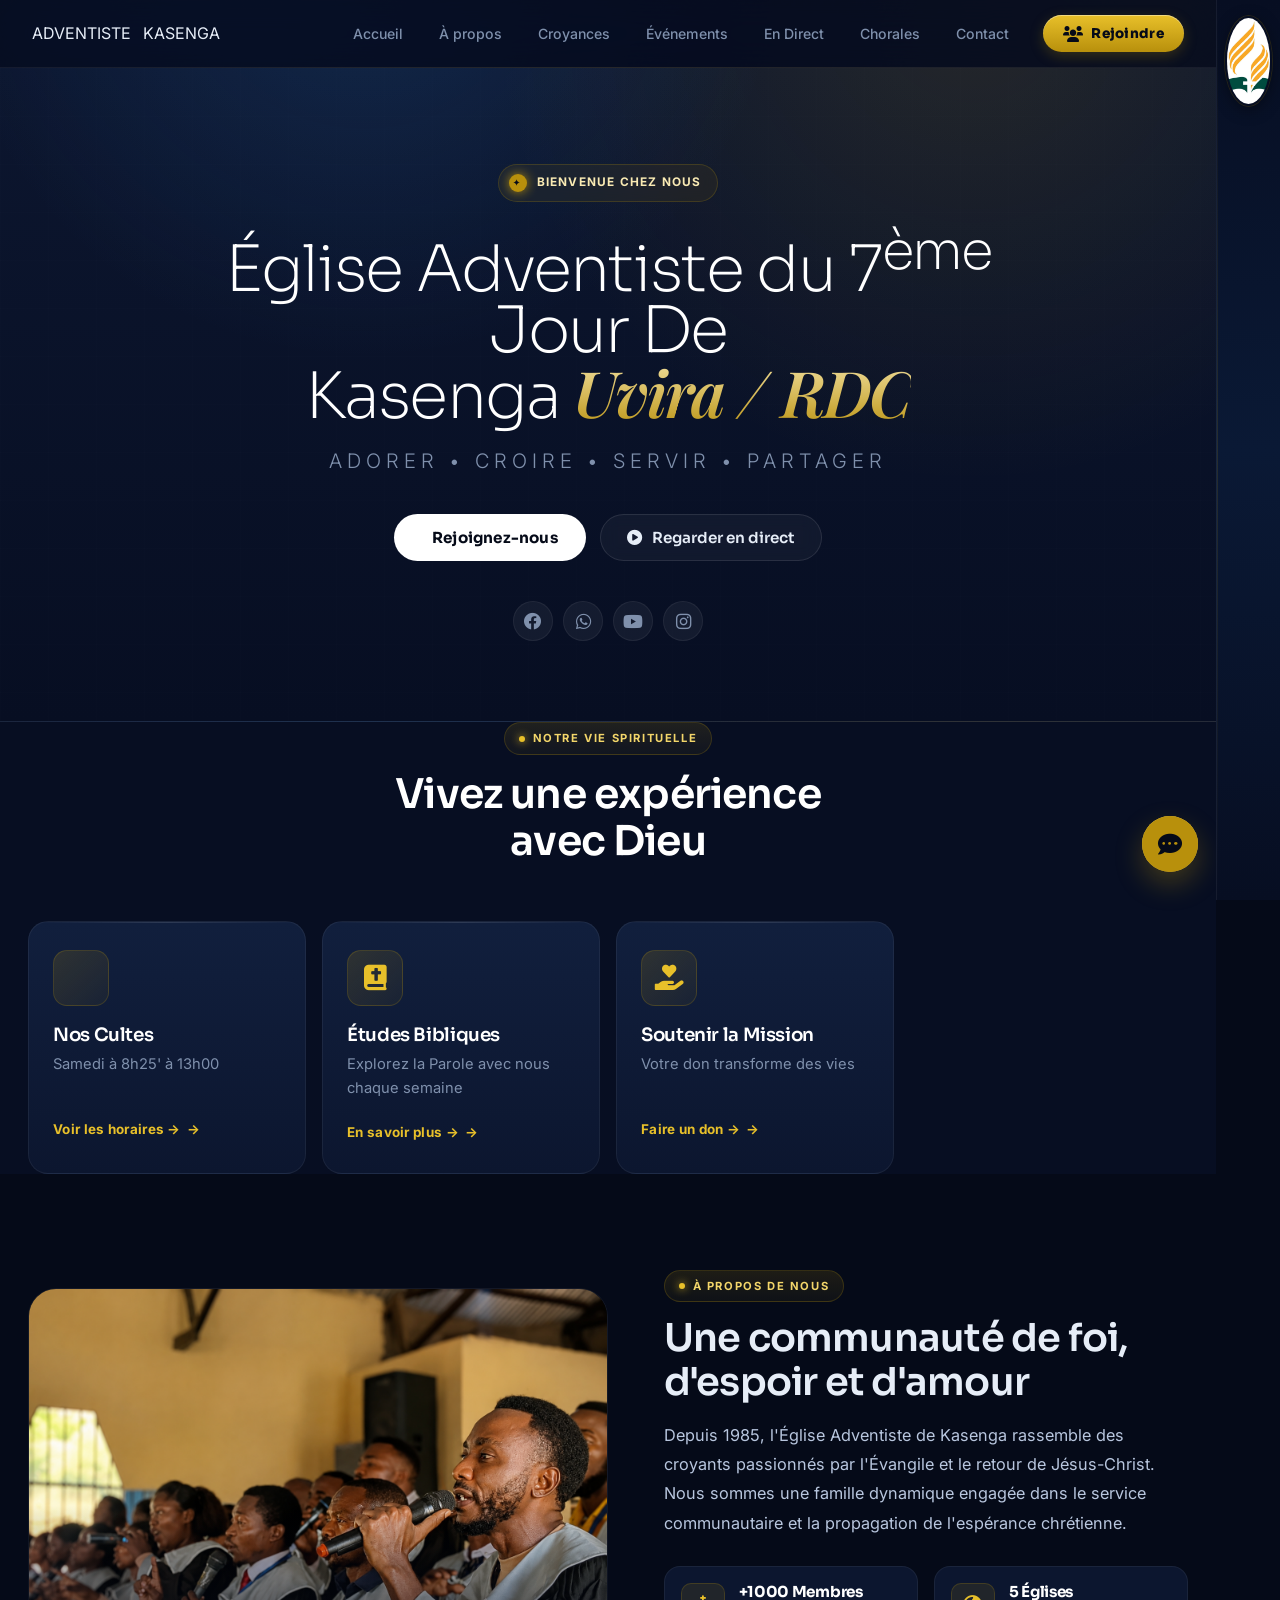
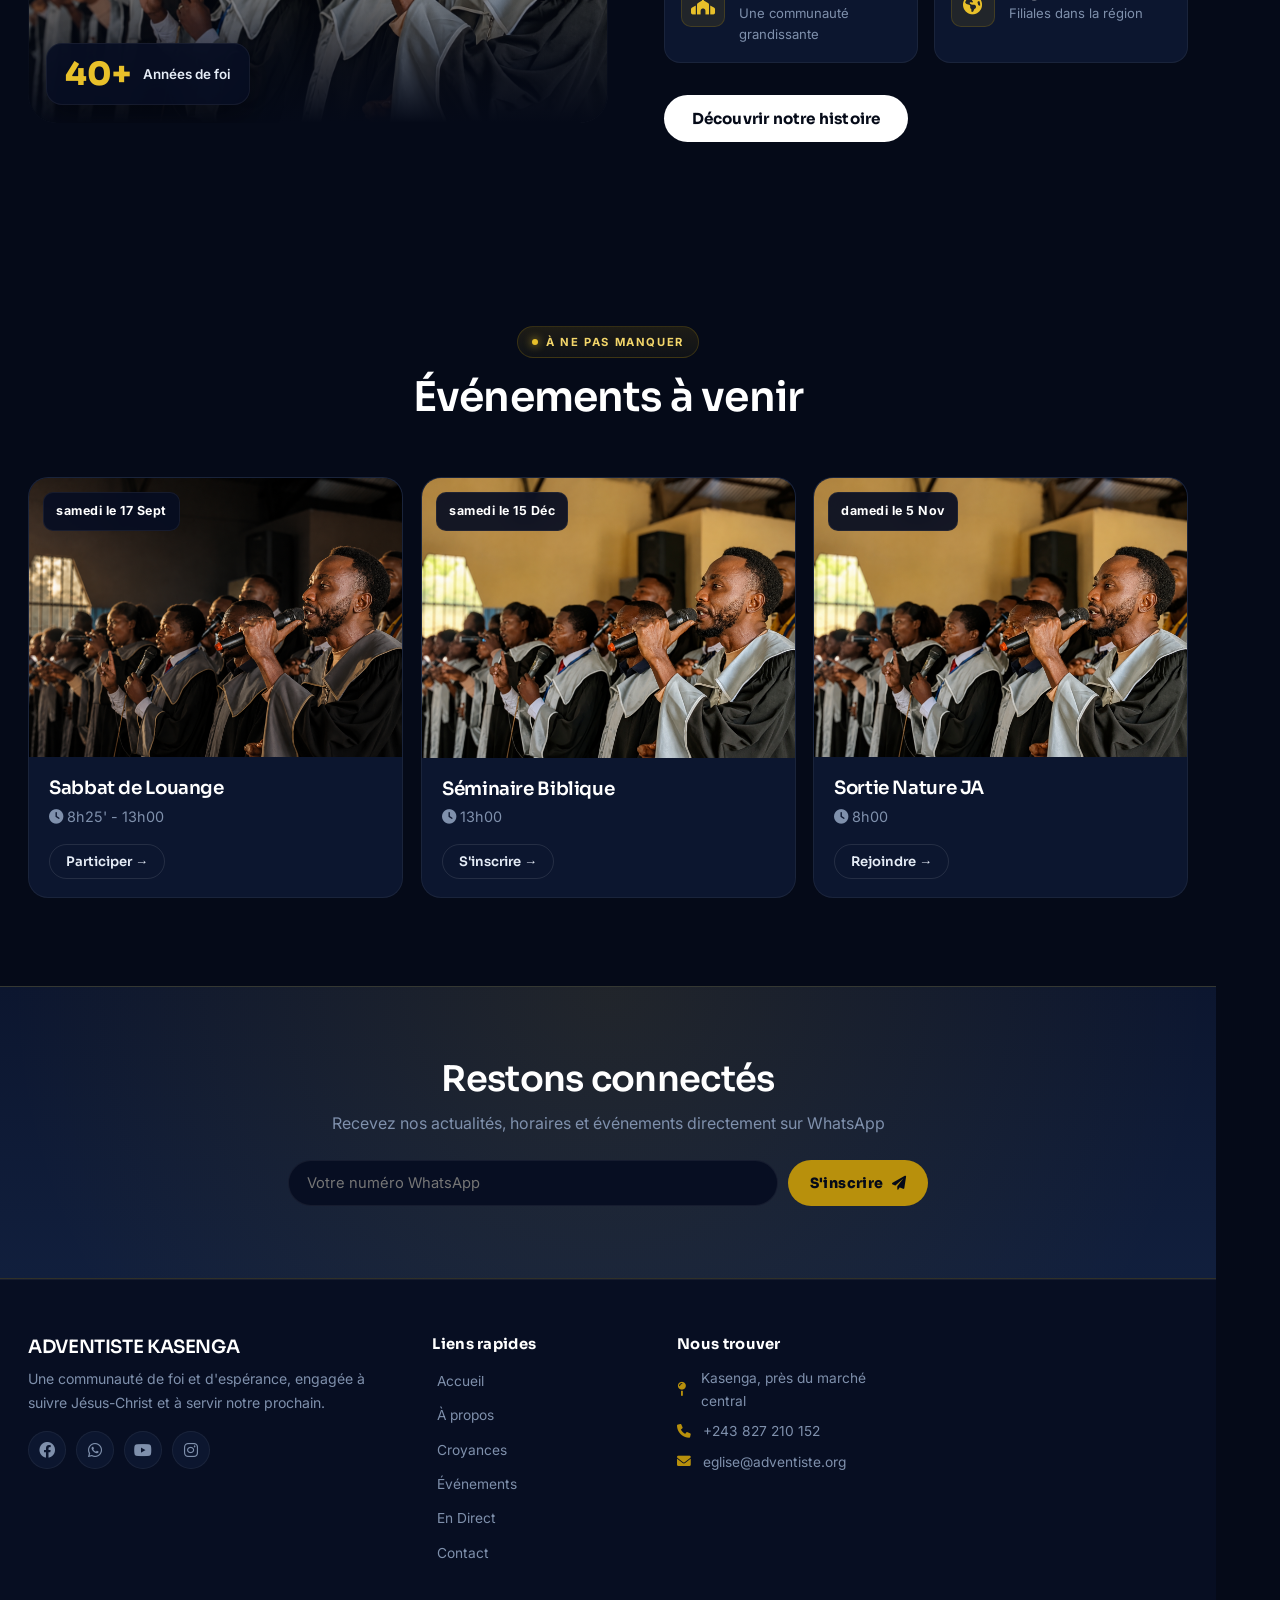
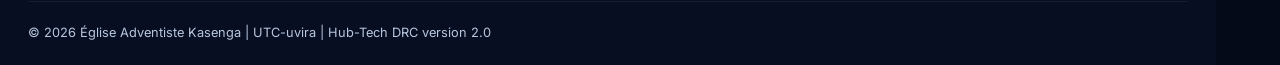
==== commit 12942c12: "nouvelles version site adv" ====
--- a/index.html
+++ b/index.html
@@ -19,7 +19,6 @@
             <!-- HEADER / NAVBAR -->
             <header class="header">
                 <div class="logo">
-                    <img src="images/seventh-day-adventist-church.jpg" alt="" style="width: 45px; height: 55px;">
                     <span>ADVENTISTE</span> KASENGA
                 </div>
                 <nav class="nav" id="nav">
--- a/css/style.css
+++ b/css/style.css
@@ -1,5707 +1,4200 @@
-
-/* ============================================================
-    RESET & BASE
-    ============================================================ */
-* {
-    margin: 0;
-    padding: 0;
-    box-sizing: border-box;
-}
-
-body {
-    font-family: 'Segoe UI', Roboto, system-ui, -apple-system, sans-serif;
-    background: #f4f7fc;
-    color: #1e1e2a;
-    line-height: 1.6;
-}
-
-.container {
-    max-width: 1280px;
-    margin: 0 auto;
-    padding: 0 20px;
-}
-
-/* ============================================================
-    WRAPPER PRINCIPAL AVEC SIDEBAR DROITE
-    ============================================================ */
-.main-wrapper {
-    display: flex;
-    gap: 0;
-    min-height: 100vh;
-}
-
-.content-left {
-    flex: 1;
-    min-width: 0;
-}
-
-.sidebar-right {
-    width: 260px;
-    background: linear-gradient(180deg, #0a2a4a 0%, #1a4b7a 50%, #0a2a4a 100%);
-    padding: 2rem 1.2rem;
-    display: flex;
-    flex-direction: column;
-    align-items: center;
-    text-align: center;
-    color: white;
-    position: sticky;
-    top: 0;
-    height: 100vh;
-    overflow-y: auto;
-    flex-shrink: 0;
-    border-left: 3px solid #B8900C;
-    z-index: 50;
-}
-
-.sidebar-logo {
-    margin-bottom: 2rem;
-    width: 100%;
-}
-
-.sidebar-logo .cross-icon {
-    font-size: 3.5rem;
-    color: #B8900C;
-    display: block;
-    margin-bottom: 0.5rem;
-}
-
-.sidebar-logo h2 {
-    font-size: 1.2rem;
-    font-weight: 700;
-    letter-spacing: 2px;
-    color: #ffffff;
-    text-transform: uppercase;
-    line-height: 1.3;
-}
-
-.sidebar-logo h2 span {
-    color: #B8900C;
-}
-
-.sidebar-logo .subtitle {
-    font-size: 0.75rem;
-    opacity: 0.7;
-    letter-spacing: 3px;
-    margin-top: 0.3rem;
-}
-
-.sidebar-divider {
-    width: 60px;
-    height: 2px;
-    background: #B8900C;
-    margin: 1.5rem auto;
-}
-
-.sidebar-verse {
-    font-size: 0.85rem;
-    font-style: italic;
-    opacity: 0.9;
-    line-height: 1.6;
-    padding: 0 0.5rem;
-}
-
-.sidebar-verse .verse-ref {
-    display: block;
-    font-style: normal;
-    font-weight: 600;
-    color: #B8900C;
-    margin-top: 0.5rem;
-    font-size: 0.75rem;
-}
-
-.sidebar-btn {
-    background: #B8900C;
-    color: #0a2a4a;
-    border: none;
-    padding: 0.7rem 1.8rem;
-    font-weight: 700;
-    font-size: 0.9rem;
-    cursor: pointer;
-    margin-top: 1.5rem;
-    transition: 0.2s;
-    width: 100%;
-    text-transform: uppercase;
-    letter-spacing: 1px;
-}
-
-.sidebar-btn:hover {
-    background: #d4a815;
-}
-
-.sidebar-contact {
-    margin-top: auto;
-    padding-top: 1.5rem;
-    border-top: 1px solid rgba(255,255,255,0.1);
-    width: 100%;
-    font-size: 0.75rem;
-    opacity: 0.7;
-}
-
-.sidebar-contact i {
-    color: #B8900C;
-    margin-right: 6px;
-}
-
-.sidebar-contact p {
-    margin-bottom: 0.3rem;
-}
-
-/* ============================================================
-    HEADER / NAVBAR (couleurs originales)
-    ============================================================ */
-.header {
-    display: flex;
-    justify-content: space-between;
-    align-items: center;
-    padding: 0.75rem 2rem;
-    background: white;
-    border-bottom: 2px solid #e9edf2;
-    flex-wrap: wrap;
-    position: sticky;
-    top: 0;
-    z-index: 100;
-    box-shadow: 0 2px 10px rgba(0,0,0,0.02);
-}
-
-.logo {
-    display: flex;
-    align-items: center;
-    gap: 10px;
-    font-weight: 700;
-    font-size: 1.4rem;
-    color: #0c2d4b;
-}
-.logo i {
-    font-size: 1.8rem;
-    color: #1a4b7a;
-}
-.logo span {
-    font-weight: 300;
-    margin-right: 4px;
-}
-
-.nav {
-    display: flex;
-    align-items: center;
-    gap: 1.2rem;
-    flex-wrap: wrap;
-}
-.nav a {
-    text-decoration: none;
-    color: #1f3f5c;
-    font-weight: 500;
-    font-size: 0.95rem;
-    transition: 0.15s;
-    border-bottom: 2px solid transparent;
-    padding-bottom: 4px;
-}
-.nav a:hover {
-    border-bottom-color: #1a4b7a;
-    color: #0a2840;
-}
-
-.btn-join {
-    background: #1a4b7a;
-    color: white;
-    border: none;
-    padding: 0.5rem 1.5rem;
-    font-weight: 600;
-    font-size: 0.9rem;
-    display: inline-flex;
-    align-items: center;
-    gap: 8px;
-    cursor: pointer;
-    transition: 0.15s;
-}
-.btn-join:hover {
-    background: #0f3a60;
-}
-
-.menu-toggle {
-    display: none;
-    font-size: 1.8rem;
-    color: #1a3f5c;
-    cursor: pointer;
-}
-
-.hero {
-    background: linear-gradient(145deg, #eef3f9 0%, #dce6f0 100%);
-    padding: 3rem 2rem 2.5rem;
-    text-align: center;
-    border-bottom: 2px solid #cddae8;
-}
-
-.hero-badge {
-    display: inline-block;
-    background: rgba(26, 75, 122, 0.12);
-    padding: 0.3rem 1.8rem;
-    font-weight: 600;
-    color: #1a4b7a;
-    font-size: 0.9rem;
-    letter-spacing: 0.5px;
-    margin-bottom: 1.5rem;
-    text-transform: uppercase;
-}
-
-.hero h1 {
-    font-size: 2.8rem;
-    font-weight: 300;
-    color: #0c2d4b;
-    letter-spacing: -0.5px;
-    line-height: 1.2;
-}
-
-.hero h1 r {
-    font-size: 35px;
-    color: #B8900C;
-    font-weight: 600;
-}
-
-.hero-subtitle {
-    font-size: 1.3rem;
-    color: #1f4668;
-    margin: 0.8rem 0 1.8rem;
-    font-weight: 400;
-    letter-spacing: 3px;
-}
-
-.hero-buttons {
-    display: flex;
-    flex-wrap: wrap;
-    justify-content: center;
-    gap: 1rem;
-    margin: 1.8rem 0 2rem;
-}
-
-.btn-primary {
-    background: #1a4b7a;
-    color: white;
-    border: none;
-    padding: 0.9rem 2.4rem;
-    font-size: 1.1rem;
-    font-weight: 600;
-    display: inline-flex;
-    align-items: center;
-    gap: 10px;
-    cursor: pointer;
-    transition: 0.2s;
-    text-transform: uppercase;
-    letter-spacing: 1px;
-}
-.btn-primary:hover {
-    background: #0f3a60;
-}
-
-.btn-outline {
-    background: transparent;
-    border: 2px solid #1a4b7a;
-    color: #1a4b7a;
-    padding: 0.9rem 2.4rem;
-    font-size: 1.1rem;
-    font-weight: 600;
-    display: inline-flex;
-    align-items: center;
-    gap: 10px;
-    cursor: pointer;
-    transition: 0.2s;
-}
-.btn-outline:hover {
-    background: #1a4b7a;
-    color: white;
-}
-
-.hero-social {
-    display: flex;
-    justify-content: center;
-    gap: 1.5rem;
-    font-size: 1.6rem;
-    color: #1f4668;
-}
-.hero-social a {
-    color: #1f4668;
-    transition: 0.15s;
-}
-.hero-social a:hover {
-    color: #0c2d4b;
-}
-
-.services {
-    padding: 3rem 0 2rem;
-    background: white;
-}
-
-.section-header {
-    text-align: center;
-    margin-bottom: 2.5rem;
-}
-.section-tag {
-    display: inline-block;
-    background: #eaf1fa;
-    padding: 0.2rem 1.5rem;
-    font-weight: 600;
-    color: #1a4b7a;
-    font-size: 0.85rem;
-    letter-spacing: 1px;
-    margin-bottom: 0.8rem;
-    text-transform: uppercase;
-}
-.section-header h2 {
-    font-size: 2.2rem;
-    font-weight: 600;
-    color: #0c2d4b;
-    letter-spacing: -0.5px;
-}
-
-.services-grid {
-    display: grid;
-    grid-template-columns: repeat(auto-fit, minmax(250px, 1fr));
-    gap: 2rem;
-}
-
-.service-card {
-    background: #f9fbfd;
-    padding: 2rem 1.8rem;
-    border: 2px solid #eef3f8;
-    transition: 0.2s;
-    text-align: center;
-}
-.service-card:hover {
-    border-color: #1a4b7a;
-    box-shadow: 0 8px 20px rgba(0,0,0,0.04);
-}
-
-.service-icon {
-    background: #e2ebf5;
-    width: 70px;
-    height: 70px;
-    display: flex;
-    align-items: center;
-    justify-content: center;
-    margin: 0 auto 1.2rem;
-    font-size: 2rem;
-    color: #1a4b7a;
-}
-
-.service-card h3 {
-    font-size: 1.4rem;
-    color: #0a2840;
-    margin-bottom: 0.5rem;
-}
-.service-card p {
-    color: #2d445d;
-    font-size: 0.95rem;
-    margin-bottom: 1.5rem;
-}
-.service-link {
-    color: #1a4b7a;
-    font-weight: 600;
-    text-decoration: none;
-    border-bottom: 2px solid transparent;
-    transition: 0.15s;
-}
-.service-link:hover {
-    border-bottom-color: #1a4b7a;
-}
-
-
-.about-modern {
-    padding: 3rem 0;
-    background: #f5f8fc;
-}
-.about-grid {
-    display: grid;
-    grid-template-columns: 1fr 1fr;
-    gap: 2.5rem;
-    align-items: center;
-}
-.about-image {
-    position: relative;
-}
-.about-image img {
-    width: 100%;
-    border: 2px solid #e5ecf3;
-    max-height: 380px;
-    object-fit: cover;
-}
-.about-experience {
-    position: absolute;
-    bottom: -10px;
-    left: -10px;
-    background: white;
-    padding: 1rem 1.8rem;
-    border: 2px solid #e5ecf3;
-    display: flex;
-    align-items: center;
-    gap: 10px;
-}
-.about-experience span {
-    font-size: 2rem;
-    font-weight: 700;
-    color: #1a4b7a;
-}
-.about-experience p {
-    font-weight: 500;
-    color: #1f3f5c;
-}
-
-.about-content .section-tag {
-    margin-bottom: 0.5rem;
-}
-.about-content h2 {
-    font-size: 2rem;
-    font-weight: 600;
-    color: #0c2d4b;
-    margin-bottom: 1rem;
-}
-.about-content p {
-    color: #2d445d;
-    line-height: 1.7;
-    margin-bottom: 1.8rem;
-}
-.about-features {
-    display: flex;
-    flex-wrap: wrap;
-    gap: 1.8rem;
-    margin-bottom: 2rem;
-}
-.feature {
-    display: flex;
-    align-items: center;
-    gap: 12px;
-}
-.feature i {
-    font-size: 1.8rem;
-    color: #1a4b7a;
-    background: #e2ebf5;
-    padding: 0.6rem;
-}
-.feature h4 {
-    color: #0a2840;
-    font-size: 1.1rem;
-}
-.feature p {
-    color: #3d5e7a;
-    font-size: 0.9rem;
-}
-
-.events {
-    padding: 3rem 0;
-    background: white;
-}
-.events-grid {
-    display: grid;
-    grid-template-columns: repeat(auto-fit, minmax(250px, 1fr));
-    gap: 2rem;
-}
-.event-card {
-    background: #f9fbfd;
-    overflow: hidden;
-    border: 2px solid #eef3f8;
-    transition: 0.2s;
-}
-.event-card:hover {
-    border-color: #1a4b7a;
-    transform: translateY(-5px);
-}
-.event-date {
-    background: #1a4b7a;
-    color: white;
-    padding: 0.4rem 1.2rem;
-    display: inline-block;
-    font-weight: 600;
-    font-size: 0.8rem;
-    margin: 0.8rem 0 0 1rem;
-}
-.event-date span {
-    display: inline;
-}
-.event-card img {
-    width: 100%;
-    height: 180px;
-    object-fit: cover;
-}
-.event-content {
-    padding: 1.2rem 1.5rem 1.5rem;
-}
-.event-content h3 {
-    color: #0a2840;
-    font-size: 1.2rem;
-    margin-bottom: 0.3rem;
-}
-.event-content p {
-    color: #3d5e7a;
-    font-size: 0.95rem;
-    margin-bottom: 1rem;
-}
-.btn-event {
-    background: transparent;
-    border: 2px solid #1a4b7a;
-    color: #1a4b7a;
-    padding: 0.4rem 1.4rem;
-    font-weight: 600;
-    cursor: pointer;
-    transition: 0.15s;
-}
-.btn-event:hover {
-    background: #1a4b7a;
-    color: white;
-}
-
-.newsletter {
-    background: #eef4fa;
-    padding: 3rem 0;
-    border-top: 2px solid #d6e0ec;
-    border-bottom: 2px solid #d6e0ec;
-}
-.newsletter-content {
-    max-width: 600px;
-    margin: 0 auto;
-    text-align: center;
-}
-.newsletter-content h2 {
-    font-size: 2rem;
-    color: #0c2d4b;
-    margin-bottom: 0.8rem;
-}
-.newsletter-content p {
-    color: #1f4668;
-    margin-bottom: 1.5rem;
-}
-.newsletter-form {
-    display: flex;
-    flex-wrap: wrap;
-    gap: 0.8rem;
-    justify-content: center;
-}
-.newsletter-form input {
-    flex: 1;
-    min-width: 200px;
-    padding: 0.9rem 1.5rem;
-    border: 2px solid #c8d6e5;
-    font-size: 1rem;
-    outline: none;
-    background: white;
-}
-.newsletter-form input:focus {
-    border-color: #1a4b7a;
-}
-.newsletter-form button {
-    background: #1a4b7a;
-    color: white;
-    border: none;
-    padding: 0.9rem 2rem;
-    font-weight: 600;
-    display: inline-flex;
-    align-items: center;
-    gap: 8px;
-    cursor: pointer;
-    transition: 0.15s;
-    text-transform: uppercase;
-    letter-spacing: 1px;
-}
-.newsletter-form button:hover {
-    background: #0f3a60;
-}
-
-.footer {
-    background: #eef3f9;
-    padding: 2.5rem 0 1.5rem;
-    border-top: 2px solid #ccdae8;
-}
-.footer-grid {
-    display: grid;
-    grid-template-columns: repeat(auto-fit, minmax(200px, 1fr));
-    gap: 2.5rem;
-}
-.footer-about h3 {
-    color: #0c2d4b;
-    font-size: 1.4rem;
-    margin-bottom: 0.8rem;
-}
-.footer-about p {
-    color: #1f3f5c;
-    font-size: 0.95rem;
-    line-height: 1.6;
-}
-.footer-social {
-    display: flex;
-    gap: 1rem;
-    margin-top: 1rem;
-    font-size: 1.4rem;
-}
-.footer-social a {
-    color: #1f4668;
-    transition: 0.15s;
-}
-.footer-social a:hover {
-    color: #0c2d4b;
-}
-
-.footer-links h4,
-.footer-contact h4 {
-    color: #0c2d4b;
-    font-size: 1.1rem;
-    margin-bottom: 0.8rem;
-}
-.footer-links ul {
-    list-style: none;
-}
-.footer-links li {
-    margin-bottom: 0.4rem;
-}
-.footer-links a {
-    text-decoration: none;
-    color: #1f3f5c;
-    font-size: 0.95rem;
-}
-.footer-links a:hover {
-    color: #0a2840;
-    text-decoration: underline;
-}
-.footer-contact p {
-    color: #1f3f5c;
-    font-size: 0.95rem;
-    margin-bottom: 0.4rem;
-}
-.footer-contact i {
-    width: 24px;
-    color: #1a4b7a;
-}
-
-.footer-bottom {
-    text-align: center;
-    padding-top: 1.5rem;
-    margin-top: 2rem;
-    border-top: 2px solid #cad8ea;
-    font-size: 0.9rem;
-    color: #3e5f7a;
-}
-
-.chatbot-icon {
-    position: fixed;
-    bottom: 30px;
-    right: 30px;
-    background: #1a4b7a;
-    color: white;
-    width: 64px;
-    height: 64px;
-    display: flex;
-    align-items: center;
-    justify-content: center;
-    font-size: 2rem;
-    box-shadow: 0 6px 20px rgba(26, 75, 122, 0.35);
-    cursor: pointer;
-    z-index: 200;
-    transition: 0.2s;
-}
-.chatbot-icon:hover {
-    transform: scale(1.05);
-}
-.chatbot-pulse {
-    position: absolute;
-    width: 100%;
-    height: 100%;
-    background: rgba(26, 75, 122, 0.3);
-    animation: pulse 2s infinite;
-}
-@keyframes pulse {
-    0% { transform: scale(1); opacity: 0.6; }
-    100% { transform: scale(1.5); opacity: 0; }
-}
-
-.chatbot-window {
-    position: fixed;
-    bottom: 110px;
-    right: 30px;
-    width: 360px;
-    max-width: calc(100vw - 40px);
-    background: white;
-    box-shadow: 0 20px 50px rgba(0, 0, 0, 0.15);
-    display: none;
-    flex-direction: column;
-    z-index: 300;
-    overflow: hidden;
-    border: 2px solid #dce6f0;
-}
-.chatbot-window.active {
-    display: flex;
-}
-
-.chatbot-header {
-    background: #1a4b7a;
-    color: white;
-    padding: 1rem 1.2rem;
-    display: flex;
-    justify-content: space-between;
-    align-items: center;
-}
-.chatbot-header-info {
-    display: flex;
-    align-items: center;
-    gap: 10px;
-    font-weight: 600;
-}
-.chatbot-header-info i {
-    font-size: 1.4rem;
-}
-#close-chat {
-    background: transparent;
-    border: none;
-    color: white;
-    font-size: 1.4rem;
-    cursor: pointer;
-}
-
-.chatbot-messages {
-    padding: 1rem;
-    height: 280px;
-    overflow-y: auto;
-    display: flex;
-    flex-direction: column;
-    gap: 0.8rem;
-    background: #f8fafd;
-}
-.bot-message,
-.user-message {
-    display: flex;
-    align-items: flex-start;
-    gap: 10px;
-    max-width: 85%;
-}
-.bot-message {
-    align-self: flex-start;
-}
-.user-message {
-    align-self: flex-end;
-    flex-direction: row-reverse;
-}
-.bot-message i,
-.user-message i {
-    font-size: 1.4rem;
-    color: #1a4b7a;
-    background: #e2ebf5;
-    padding: 0.4rem;
-}
-.bot-message span,
-.user-message span {
-    background: white;
-    padding: 0.6rem 1rem;
-    border: 1px solid #eef3f8;
-    font-size: 0.95rem;
-    color: #1e1e2a;
-}
-.user-message span {
-    background: #1a4b7a;
-    color: white;
-    border: none;
-}
-
-.chatbot-input {
-    display: flex;
-    padding: 0.6rem 1rem;
-    border-top: 2px solid #e9edf2;
-    background: white;
-}
-.chatbot-input input {
-    flex: 1;
-    border: none;
-    padding: 0.6rem 0.8rem;
-    outline: none;
-    font-size: 0.95rem;
-}
-.chatbot-input button {
-    background: #1a4b7a;
-    color: white;
-    border: none;
-    padding: 0.4rem 1.2rem;
-    font-size: 1.2rem;
-    cursor: pointer;
-    transition: 0.15s;
-}
-.chatbot-input button:hover {
-    background: #0f3a60;
-}
-
-
-/* Tablettes et petits écrans */
-@media (max-width: 992px) {
-    .main-wrapper {
-        flex-direction: column;
-    }
-    
-    .sidebar-right {
-        width: 100%;
-        position: relative;
-        height: auto;
-        border-left: none;
-        border-top: 3px solid #B8900C;
-        padding: 1.5rem 1.2rem;
-        flex-direction: row;
-        flex-wrap: wrap;
-        justify-content: center;
-        gap: 0.5rem 1rem;
-        background: linear-gradient(180deg, #0a2a4a 0%, #1a4b7a 100%);
-    }
-    
-    .sidebar-right .sidebar-logo {
-        margin-bottom: 0;
-        width: auto;
-        flex: 0 0 100%;
-        text-align: center;
-    }
-    
-    .sidebar-right .sidebar-logo h2 {
-        font-size: 1rem;
-    }
-    
-    .sidebar-right .sidebar-divider {
-        display: none;
-    }
-    
-    .sidebar-right .sidebar-verse {
-        flex: 1;
-        min-width: 200px;
-        font-size: 0.8rem;
-        padding: 0.5rem;
-    }
-    
-    .sidebar-right .sidebar-btn {
-        width: auto;
-        padding: 0.5rem 1.5rem;
-        margin-top: 0;
-    }
-    
-    .sidebar-right .sidebar-contact {
-        margin-top: 0;
-        padding-top: 0;
-        border-top: none;
-        width: auto;
-        display: flex;
-        flex-wrap: wrap;
-        gap: 0.5rem 1rem;
-        justify-content: center;
-    }
-    
-    .sidebar-right .sidebar-contact p {
-        margin-bottom: 0;
-        font-size: 0.7rem;
-    }
-    
-    .sidebar-right .sidebar-contact p:last-child {
-        flex: 0 0 100%;
-        text-align: center;
-        margin-top: 0.3rem;
-    }
-
-    .sidebar-right > div[style*="width:100%; text-align:center;"] {
-        display: none;
-    }
-}
-
-/* Tablettes */
-@media (max-width: 900px) {
-    .about-grid {
-        grid-template-columns: 1fr;
-    }
-    .about-image img {
-        max-height: 280px;
-    }
-    .hero h1 {
-        font-size: 2.4rem;
-    }
-    .hero h1 r {
-        font-size: 28px;
-    }
-    .services-grid {
-        grid-template-columns: repeat(auto-fit, minmax(200px, 1fr));
-    }
-}
-
-/* Mobiles */
-@media (max-width: 768px) {
-    .nav {
-        display: none;
-        width: 100%;
-        flex-direction: column;
-        align-items: stretch;
-        gap: 0.8rem;
-        padding: 1rem 0 0.5rem;
-        border-top: 2px solid #e9edf2;
-    }
-    .nav.open {
-        display: flex;
-    }
-    .menu-toggle {
-        display: block;
-    }
-
-    .hero {
-        padding: 2rem 1rem;
-    }
-    .hero h1 {
-        font-size: 1.8rem;
-    }
-    .hero h1 r {
-        font-size: 22px;
-    }
-    .hero-subtitle {
-        font-size: 1.1rem;
-    }
-
-    .section-header h2 {
-        font-size: 1.6rem;
-    }
-
-    .about-modern {
-        padding: 2rem 0;
-    }
-    .about-experience {
-        position: relative;
-        bottom: auto;
-        left: auto;
-        margin-top: 0.8rem;
-    }
-
-    .events-grid {
-        grid-template-columns: 1fr;
-        gap: 1.5rem;
-    }
-
-    .newsletter-form {
-        flex-direction: column;
-        align-items: stretch;
-    }
-    .newsletter-form input {
-        min-width: auto;
-    }
-
-    .footer-grid {
-        grid-template-columns: 1fr;
-        gap: 1.5rem;
-    }
-
-    .header {
-        padding: 0.75rem 1rem;
-    }
-    .logo {
-        font-size: 1.1rem;
-    }
-    .logo i {
-        font-size: 1.4rem;
-    }
-
-    .hero-buttons .btn-primary,
-    .hero-buttons .btn-outline {
-        width: 100%;
-        justify-content: center;
-    }
-
-    /* Sidebar encore plus compact sur mobile */
-    .sidebar-right {
-        padding: 1rem 0.8rem;
-        gap: 0.3rem 0.5rem;
-    }
-    
-    .sidebar-right .sidebar-logo h2 {
-        font-size: 0.85rem;
-    }
-    
-    .sidebar-right .sidebar-verse {
-        font-size: 0.7rem;
-        min-width: 150px;
-    }
-    
-    .sidebar-right .sidebar-btn {
-        padding: 0.4rem 1rem;
-        font-size: 0.75rem;
-    }
-    
-    .sidebar-right .sidebar-contact p {
-        font-size: 0.65rem;
-    }
-    
-    .sidebar-right .sidebar-logo img {
-        width: 50px !important;
-        height: 50px !important;
-    }
-}
-
-/* Très petits écrans */
-@media (max-width: 480px) {
-    .hero h1 {
-        font-size: 1.5rem;
-    }
-    .hero h1 r {
-        font-size: 18px;
-    }
-    .service-card {
-        padding: 1.5rem 1rem;
-    }
-    .about-image img {
-        max-height: 200px;
-    }
-    .footer-bottom {
-        font-size: 0.75rem;
-    }
-    
-    .sidebar-right .sidebar-verse {
-        display: none;
-    }
-    
-    .sidebar-right .sidebar-btn {
-        padding: 0.3rem 0.8rem;
-        font-size: 0.7rem;
-    }
-}
-
-.ajout {
-    display: none;
-}
-.marge img {
-    max-width: 100%;
-}
-
-
-
-/* Debut a-propos */
-
-* {
-    margin: 0;
-    padding: 0;
-    box-sizing: border-box;
-}
-
-body {
-    font-family: 'Segoe UI', Roboto, system-ui, -apple-system, sans-serif;
-    background: #f4f7fc;
-    color: #1e1e2a;
-    line-height: 1.6;
-}
-
-.container {
-    max-width: 1280px;
-    margin: 0 auto;
-    padding: 0 20px;
-}
-
-    /* WRAPPER PRINCIPAL AVEC SIDEBAR DROITE */
-    
-.main-wrapper {
-    display: flex;
-    gap: 0;
-    min-height: 100vh;
-}
-
-.content-left {
-    flex: 1;
-    min-width: 0;
-}
-    /* SIDEBAR DROITE (fond bleu avec logo Adventiste) */
-.sidebar-right {
-    width: 240px;
-    background: linear-gradient(180deg, #0a2a4a 0%, #1a4b7a 50%, #0a2a4a 100%);
-    padding: 2rem 1.2rem;
-    display: flex;
-    flex-direction: column;
-    align-items: center;
-    text-align: center;
-    color: white;
-    position: sticky;
-    top: 0;
-    height: 100vh;
-    overflow-y: auto;
-    flex-shrink: 0;
-    border-left: 3px solid #B8900C;
-}
-
-.sidebar-logo {
-    margin-bottom: 2rem;
-    width: 100%;
-}
-
-.sidebar-logo .cross-icon {
-    font-size: 3.5rem;
-    color: #B8900C;
-    display: block;
-    margin-bottom: 0.5rem;
-}
-
-.sidebar-logo h2 {
-    font-size: 1.2rem;
-    font-weight: 700;
-    letter-spacing: 2px;
-    color: #ffffff;
-    text-transform: uppercase;
-    line-height: 1.3;
-}
-
-.sidebar-logo h2 span {
-    color: #B8900C;
-}
-
-.sidebar-logo .subtitle {
-    font-size: 0.75rem;
-    opacity: 0.7;
-    letter-spacing: 3px;
-    margin-top: 0.3rem;
-}
-
-.sidebar-divider {
-    width: 60px;
-    height: 2px;
-    background: #B8900C;
-    margin: 1.5rem auto;
-}
-
-.sidebar-verse {
-    font-size: 0.85rem;
-    font-style: italic;
-    opacity: 0.9;
-    line-height: 1.6;
-    padding: 0 0.5rem;
-}
-
-.sidebar-verse .verse-ref {
-    display: block;
-    font-style: normal;
-    font-weight: 600;
-    color: #B8900C;
-    margin-top: 0.5rem;
-    font-size: 0.75rem;
-}
-
-.sidebar-btn {
-    background: #B8900C;
-    color: #0a2a4a;
-    border: none;
-    padding: 0.7rem 1.8rem;
-    font-weight: 700;
-    font-size: 0.9rem;
-    cursor: pointer;
-    margin-top: 1.5rem;
-    transition: 0.2s;
-    width: 100%;
-    text-transform: uppercase;
-    letter-spacing: 1px;
-}
-
-.sidebar-btn:hover {
-    background: #d4a815;
-}
-
-.sidebar-contact {
-    margin-top: auto;
-    padding-top: 1.5rem;
-    border-top: 1px solid rgba(255,255,255,0.1);
-    width: 100%;
-    font-size: 0.75rem;
-    opacity: 0.7;
-}
-
-.sidebar-contact i {
-    color: #B8900C;
-    margin-right: 6px;
-}
-
-.sidebar-contact p {
-    margin-bottom: 0.3rem;
-}
-
-    /* HEADER / NAVBAR */
-.header {
-    display: flex;
-    justify-content: space-between;
-    align-items: center;
-    padding: 0.75rem 2rem;
-    background: white;
-    border-bottom: 2px solid #e9edf2;
-    flex-wrap: wrap;
-    position: sticky;
-    top: 0;
-    z-index: 100;
-    box-shadow: 0 2px 10px rgba(0,0,0,0.02);
-}
-
-.logo {
-    display: flex;
-    align-items: center;
-    gap: 10px;
-    font-weight: 700;
-    font-size: 1.4rem;
-    color: #0c2d4b;
-}
-.logo i {
-    font-size: 1.8rem;
-    color: #1a4b7a;
-}
-.logo span {
-    font-weight: 300;
-    margin-right: 4px;
-}
-
-.nav {
-    display: flex;
-    align-items: center;
-    gap: 1.2rem;
-    flex-wrap: wrap;
-}
-.nav a {
-    text-decoration: none;
-    color: #1f3f5c;
-    font-weight: 500;
-    font-size: 0.95rem;
-    transition: 0.15s;
-    border-bottom: 2px solid transparent;
-    padding-bottom: 4px;
-}
-.nav a:hover {
-    border-bottom-color: #1a4b7a;
-    color: #0a2840;
-}
-.nav a.active {
-    border-bottom-color: #B8900C;
-    color: #0a2840;
-}
-
-.btn-join {
-    background: #1a4b7a;
-    color: white;
-    border: none;
-    padding: 0.5rem 1.5rem;
-    font-weight: 600;
-    font-size: 0.9rem;
-    display: inline-flex;
-    align-items: center;
-    gap: 8px;
-    cursor: pointer;
-    transition: 0.15s;
-}
-.btn-join:hover {
-    background: #0f3a60;
-}
-
-.menu-toggle {
-    display: none;
-    font-size: 1.8rem;
-    color: #1a3f5c;
-    cursor: pointer;
-}
-
-    /* PAGE HEADER (Bannière de la page) */
-.page-header {
-    background: linear-gradient(145deg, #eef3f9 0%, #dce6f0 100%);
-    padding: 3rem 2rem;
-    text-align: center;
-    border-bottom: 2px solid #cddae8;
-}
-
-.page-header h1 {
-    font-size: 2.8rem;
-    font-weight: 700;
-    color: #0c2d4b;
-    letter-spacing: -0.5px;
-}
-
-.page-header h1 span {
-    color: #B8900C;
-}
-
-.page-header .breadcrumb {
-    margin-top: 1rem;
-    font-size: 0.95rem;
-    color: #1f4668;
-}
-
-.page-header .breadcrumb a {
-    color: #1a4b7a;
-    text-decoration: none;
-}
-
-.page-header .breadcrumb a:hover {
-    text-decoration: underline;
-}
-
-    /* SECTION NOTRE HISTOIRE */
-.history-section {
-    padding: 3rem 0;
-    background: white;
-    border-bottom: 2px solid #e9edf2;
-}
-
-.history-grid {
-    display: grid;
-    grid-template-columns: 1fr 1fr;
-    gap: 3rem;
-    align-items: center;
-}
-
-.history-image img {
-    width: 100%;
-    border: 2px solid #e5ecf3;
-    max-height: 400px;
-    object-fit: cover;
-}
-
-.history-content .section-tag {
-    display: inline-block;
-    background: #eaf1fa;
-    padding: 0.2rem 1.5rem;
-    font-weight: 600;
-    color: #1a4b7a;
-    font-size: 0.85rem;
-    letter-spacing: 1px;
-    margin-bottom: 0.8rem;
-    text-transform: uppercase;
-}
-
-.history-content h2 {
-    font-size: 2.2rem;
-    font-weight: 600;
-    color: #0c2d4b;
-    margin-bottom: 1rem;
-}
-
-.history-content h2 span {
-    color: #B8900C;
-}
-
-.history-content p {
-    color: #2d445d;
-    line-height: 1.8;
-    margin-bottom: 1.2rem;
-    font-size: 1.05rem;
-}
-
-    /* SECTION NOTRE MISSION / VISION / VALEURS */
-.mission-section {
-    padding: 3rem 0;
-    background: #f5f8fc;
-}
-
-.mission-grid {
-    display: grid;
-    grid-template-columns: repeat(3, 1fr);
-    gap: 2rem;
-    margin-top: 2rem;
-}
-
-.mission-card {
-    background: white;
-    padding: 2rem 1.8rem;
-    border: 2px solid #eef3f8;
-    transition: 0.2s;
-    text-align: center;
-}
-
-.mission-card:hover {
-    border-color: #1a4b7a;
-    box-shadow: 0 8px 20px rgba(0,0,0,0.04);
-}
-
-.mission-card .icon {
-    background: #e2ebf5;
-    width: 70px;
-    height: 70px;
-    display: flex;
-    align-items: center;
-    justify-content: center;
-    margin: 0 auto 1.2rem;
-    font-size: 2rem;
-    color: #1a4b7a;
-}
-
-.mission-card h3 {
-    font-size: 1.3rem;
-    color: #0a2840;
-    margin-bottom: 0.8rem;
-}
-
-.mission-card h3 span {
-    color: #B8900C;
-}
-
-.mission-card p {
-    color: #2d445d;
-    font-size: 0.95rem;
-    line-height: 1.7;
-}
-
-    /* SECTION NOTRE ÉQUIPE / PASTEURS */
-.team-section {
-    padding: 3rem 0;
-    background: white;
-    border-bottom: 2px solid #e9edf2;
-}
-
-.team-grid {
-    display: grid;
-    grid-template-columns: repeat(auto-fit, minmax(220px, 1fr));
-    gap: 2rem;
-    margin-top: 2rem;
-}
-
-.team-card {
-    text-align: center;
-    padding: 2rem 1rem;
-    border: 2px solid #eef3f8;
-    background: #f9fbfd;
-    transition: 0.2s;
-}
-
-.team-card:hover {
-    border-color: #1a4b7a;
-}
-
-.team-card img {
-    width: 120px;
-    height: 120px;
-    object-fit: cover;
-    border: 3px solid #1a4b7a;
-    margin-bottom: 1rem;
-}
-
-.team-card h4 {
-    font-size: 1.1rem;
-    color: #0a2840;
-    margin-bottom: 0.2rem;
-}
-
-.team-card .role {
-    color: #B8900C;
-    font-weight: 600;
-    font-size: 0.85rem;
-    text-transform: uppercase;
-    letter-spacing: 1px;
-}
-
-.team-card p {
-    color: #3d5e7a;
-    font-size: 0.9rem;
-    margin-top: 0.5rem;
-}
-
-    /* SECTION CHIFFRES CLÉS */
-.stats-section {
-    padding: 3rem 0;
-    background: #1a4b7a;
-    color: white;
-    border-top: 3px solid #B8900C;
-    border-bottom: 3px solid #B8900C;
-}
-
-.stats-grid {
-    display: grid;
-    grid-template-columns: repeat(4, 1fr);
-    gap: 2rem;
-    text-align: center;
-}
-
-.stat-item .number {
-    font-size: 3rem;
-    font-weight: 700;
-    color: #B8900C;
-    display: block;
-}
-
-.stat-item .label {
-    font-size: 1rem;
-    opacity: 0.8;
-    text-transform: uppercase;
-    letter-spacing: 1px;
-}
-
-    /* SECTION NOTRE FOI (Croyances) */
-.beliefs-section {
-    padding: 3rem 0;
-    background: white;
-}
-
-.beliefs-grid {
-    display: grid;
-    grid-template-columns: repeat(auto-fit, minmax(250px, 1fr));
-    gap: 2rem;
-    margin-top: 2rem;
-}
-
-.belief-card {
-    padding: 1.8rem;
-    border: 2px solid #eef3f8;
-    background: #f9fbfd;
-    transition: 0.2s;
-}
-
-.belief-card:hover {
-    border-color: #1a4b7a;
-}
-
-.belief-card .icon {
-    font-size: 2rem;
-    color: #B8900C;
-    margin-bottom: 0.8rem;
-}
-
-.belief-card h4 {
-    font-size: 1.1rem;
-    color: #0a2840;
-    margin-bottom: 0.5rem;
-}
-
-.belief-card p {
-    color: #2d445d;
-    font-size: 0.95rem;
-    line-height: 1.6;
-}
-
-    /* FOOTER (identique à l'accueil) */
-.footer {
-    background: #eef3f9;
-    padding: 2.5rem 0 1.5rem;
-    border-top: 2px solid #ccdae8;
-}
-.footer-grid {
-    display: grid;
-    grid-template-columns: repeat(auto-fit, minmax(200px, 1fr));
-    gap: 2.5rem;
-}
-.footer-about h3 {
-    color: #0c2d4b;
-    font-size: 1.4rem;
-    margin-bottom: 0.8rem;
-}
-.footer-about p {
-    color: #1f3f5c;
-    font-size: 0.95rem;
-    line-height: 1.6;
-}
-.footer-social {
-    display: flex;
-    gap: 1rem;
-    margin-top: 1rem;
-    font-size: 1.4rem;
-}
-.footer-social a {
-    color: #1f4668;
-    transition: 0.15s;
-}
-.footer-social a:hover {
-    color: #0c2d4b;
-}
-
-.footer-links h4,
-.footer-contact h4 {
-    color: #0c2d4b;
-    font-size: 1.1rem;
-    margin-bottom: 0.8rem;
-}
-.footer-links ul {
-    list-style: none;
-}
-.footer-links li {
-    margin-bottom: 0.4rem;
-}
-.footer-links a {
-    text-decoration: none;
-    color: #1f3f5c;
-    font-size: 0.95rem;
-}
-.footer-links a:hover {
-    color: #0a2840;
-    text-decoration: underline;
-}
-.footer-contact p {
-    color: #1f3f5c;
-    font-size: 0.95rem;
-    margin-bottom: 0.4rem;
-}
-.footer-contact i {
-    width: 24px;
-    color: #1a4b7a;
-}
-
-.footer-bottom {
-    text-align: center;
-    padding-top: 1.5rem;
-    margin-top: 2rem;
-    border-top: 2px solid #cad8ea;
-    font-size: 0.9rem;
-    color: #3e5f7a;
-}
-
-    /* RESPONSIVE */
-@media (max-width: 992px) {
-    .sidebar-right {
-        display: none;
-    }
-    .main-wrapper {
-        flex-direction: column;
-    }
-}
-
-@media (max-width: 900px) {
-    .history-grid {
-        grid-template-columns: 1fr;
-    }
-    .history-image img {
-        max-height: 280px;
-    }
-    .mission-grid {
-        grid-template-columns: 1fr 1fr;
-    }
-    .stats-grid {
-        grid-template-columns: repeat(2, 1fr);
-    }
-    .page-header h1 {
-        font-size: 2.2rem;
-    }
-}
-
-@media (max-width: 768px) {
-    .nav {
-        display: none;
-        width: 100%;
-        flex-direction: column;
-        align-items: stretch;
-        gap: 0.8rem;
-        padding: 1rem 0 0.5rem;
-        border-top: 2px solid #e9edf2;
-    }
-    .nav.open {
-        display: flex;
-    }
-    .menu-toggle {
-        display: block;
-    }
-
-    .page-header {
-        padding: 2rem 1rem;
-    }
-    .page-header h1 {
-        font-size: 1.8rem;
-    }
-
-    .mission-grid {
-        grid-template-columns: 1fr;
-    }
-
-    .stats-grid {
-        grid-template-columns: 1fr 1fr;
-        gap: 1.5rem;
-    }
-    .stat-item .number {
-        font-size: 2.2rem;
-    }
-
-    .team-grid {
-        grid-template-columns: repeat(auto-fit, minmax(160px, 1fr));
-    }
-
-    .header {
-        padding: 0.75rem 1rem;
-    }
-    .logo {
-        font-size: 1.1rem;
-    }
-    .logo i {
-        font-size: 1.4rem;
-    }
-
-    .footer-grid {
-        grid-template-columns: 1fr;
-        gap: 1.5rem;
-    }
-}
-
-@media (max-width: 480px) {
-    .page-header h1 {
-        font-size: 1.5rem;
-    }
-    .history-content h2 {
-        font-size: 1.6rem;
-    }
-    .stats-grid {
-        grid-template-columns: 1fr 1fr;
-        gap: 1rem;
-    }
-    .stat-item .number {
-        font-size: 1.8rem;
-    }
-    .beliefs-grid {
-        grid-template-columns: 1fr;
-    }
-    .team-card img {
-        width: 90px;
-        height: 90px;
-    }
-}
-
-
-
-
-/* Debut Chorale */
-
-
-
-* {
-    margin: 0;
-    padding: 0;
-    box-sizing: border-box;
-}
-
-body {
-    font-family: 'Segoe UI', Roboto, system-ui, -apple-system, sans-serif;
-    background: #f4f7fc;
-    color: #1e1e2a;
-    line-height: 1.6;
-}
-
-.container {
-    max-width: 1280px;
-    margin: 0 auto;
-    padding: 0 20px;
-}
-
-
-    /* WRAPPER PRINCIPAL AVEC SIDEBAR DROITE */
-
-.main-wrapper {
-    display: flex;
-    gap: 0;
-    min-height: 100vh;
-}
-
-.content-left {
-    flex: 1;
-    min-width: 0;
-}
-
-
-    /* SIDEBAR DROITE (fond bleu avec logo Adventiste) */
-    
-.sidebar-right {
-    width: 240px;
-    background: linear-gradient(180deg, #0a2a4a 0%, #1a4b7a 50%, #0a2a4a 100%);
-    padding: 2rem 1.2rem;
-    display: flex;
-    flex-direction: column;
-    align-items: center;
-    text-align: center;
-    color: white;
-    position: sticky;
-    top: 0;
-    height: 100vh;
-    overflow-y: auto;
-    flex-shrink: 0;
-    border-left: 3px solid #B8900C;
-}
-
-.sidebar-logo {
-    margin-bottom: 2rem;
-    width: 100%;
-}
-
-.sidebar-logo .cross-icon {
-    font-size: 3.5rem;
-    color: #B8900C;
-    display: block;
-    margin-bottom: 0.5rem;
-}
-
-.sidebar-logo h2 {
-    font-size: 1.2rem;
-    font-weight: 700;
-    letter-spacing: 2px;
-    color: #ffffff;
-    text-transform: uppercase;
-    line-height: 1.3;
-}
-
-.sidebar-logo h2 span {
-    color: #B8900C;
-}
-
-.sidebar-logo .subtitle {
-    font-size: 0.75rem;
-    opacity: 0.7;
-    letter-spacing: 3px;
-    margin-top: 0.3rem;
-}
-
-.sidebar-divider {
-    width: 60px;
-    height: 2px;
-    background: #B8900C;
-    margin: 1.5rem auto;
-}
-
-.sidebar-verse {
-    font-size: 0.85rem;
-    font-style: italic;
-    opacity: 0.9;
-    line-height: 1.6;
-    padding: 0 0.5rem;
-}
-
-.sidebar-verse .verse-ref {
-    display: block;
-    font-style: normal;
-    font-weight: 600;
-    color: #B8900C;
-    margin-top: 0.5rem;
-    font-size: 0.75rem;
-}
-
-.sidebar-btn {
-    background: #B8900C;
-    color: #0a2a4a;
-    border: none;
-    padding: 0.7rem 1.8rem;
-    font-weight: 700;
-    font-size: 0.9rem;
-    cursor: pointer;
-    margin-top: 1.5rem;
-    transition: 0.2s;
-    width: 100%;
-    text-transform: uppercase;
-    letter-spacing: 1px;
-}
-
-.sidebar-btn:hover {
-    background: #d4a815;
-}
-
-.sidebar-contact {
-    margin-top: auto;
-    padding-top: 1.5rem;
-    border-top: 1px solid rgba(255,255,255,0.1);
-    width: 100%;
-    font-size: 0.75rem;
-    opacity: 0.7;
-}
-
-.sidebar-contact i {
-    color: #B8900C;
-    margin-right: 6px;
-}
-
-.sidebar-contact p {
-    margin-bottom: 0.3rem;
-}
-
-    /* HEADER / NAVBAR */
-    
-.header {
-    display: flex;
-    justify-content: space-between;
-    align-items: center;
-    padding: 0.75rem 2rem;
-    background: white;
-    border-bottom: 2px solid #e9edf2;
-    flex-wrap: wrap;
-    position: sticky;
-    top: 0;
-    z-index: 100;
-    box-shadow: 0 2px 10px rgba(0,0,0,0.02);
-}
-
-.logo {
-    display: flex;
-    align-items: center;
-    gap: 10px;
-    font-weight: 700;
-    font-size: 1.4rem;
-    color: #0c2d4b;
-}
-.logo i {
-    font-size: 1.8rem;
-    color: #1a4b7a;
-}
-.logo span {
-    font-weight: 300;
-    margin-right: 4px;
-}
-
-.nav {
-    display: flex;
-    align-items: center;
-    gap: 1.2rem;
-    flex-wrap: wrap;
-}
-.nav a {
-    text-decoration: none;
-    color: #1f3f5c;
-    font-weight: 500;
-    font-size: 0.95rem;
-    transition: 0.15s;
-    border-bottom: 2px solid transparent;
-    padding-bottom: 4px;
-}
-.nav a:hover {
-    border-bottom-color: #1a4b7a;
-    color: #0a2840;
-}
-.nav a.active {
-    border-bottom-color: #B8900C;
-    color: #0a2840;
-}
-
-.btn-join {
-    background: #1a4b7a;
-    color: white;
-    border: none;
-    padding: 0.5rem 1.5rem;
-    font-weight: 600;
-    font-size: 0.9rem;
-    display: inline-flex;
-    align-items: center;
-    gap: 8px;
-    cursor: pointer;
-    transition: 0.15s;
-}
-.btn-join:hover {
-    background: #0f3a60;
-}
-
-.menu-toggle {
-    display: none;
-    font-size: 1.8rem;
-    color: #1a3f5c;
-    cursor: pointer;
-}
-
-
-    /* PAGE HEADER (Bannière de la page) */
-    
-.page-header {
-    background: linear-gradient(145deg, #eef3f9 0%, #dce6f0 100%);
-    padding: 3rem 2rem;
-    text-align: center;
-    border-bottom: 2px solid #cddae8;
-}
-
-.page-header h1 {
-    font-size: 2.8rem;
-    font-weight: 700;
-    color: #0c2d4b;
-    letter-spacing: -0.5px;
-}
-
-.page-header h1 span {
-    color: #B8900C;
-}
-
-.page-header .breadcrumb {
-    margin-top: 1rem;
-    font-size: 0.95rem;
-    color: #1f4668;
-}
-
-.page-header .breadcrumb a {
-    color: #1a4b7a;
-    text-decoration: none;
-}
-
-.page-header .breadcrumb a:hover {
-    text-decoration: underline;
-}
-
-
-    /* SECTION INTRODUCTION */
-
-.intro-section {
-    padding: 3rem 0;
-    background: white;
-    border-bottom: 2px solid #e9edf2;
-}
-
-.intro-content {
-    max-width: 900px;
-    margin: 0 auto;
-    text-align: center;
-}
-
-.intro-content .section-tag {
-    display: inline-block;
-    background: #eaf1fa;
-    padding: 0.2rem 1.5rem;
-    font-weight: 600;
-    color: #1a4b7a;
-    font-size: 0.85rem;
-    letter-spacing: 1px;
-    margin-bottom: 0.8rem;
-    text-transform: uppercase;
-}
-
-.intro-content h2 {
-    font-size: 2.2rem;
-    font-weight: 600;
-    color: #0c2d4b;
-    margin-bottom: 1rem;
-}
-
-.intro-content h2 span {
-    color: #B8900C;
-}
-
-.intro-content p {
-    color: #2d445d;
-    line-height: 1.8;
-    font-size: 1.05rem;
-}
-
-    /* SECTION CHORALES (grille des chorales) */
-
-.chorales-section {
-    padding: 3rem 0;
-    background: #f5f8fc;
-    border-bottom: 2px solid #e9edf2;
-}
-
-.chorales-grid {
-    display: grid;
-    grid-template-columns: repeat(auto-fit, minmax(300px, 1fr));
-    gap: 2rem;
-    margin-top: 2rem;
-}
-
-.chorale-card {
-    background: white;
-    border: 2px solid #eef3f8;
-    transition: 0.2s;
-    overflow: hidden;
-}
-
-.chorale-card:hover {
-    border-color: #1a4b7a;
-    transform: translateY(-5px);
-    box-shadow: 0 8px 20px rgba(0,0,0,0.04);
-}
-
-.chorale-card .chorale-image {
-    height: 200px;
-    background: #0a2a4a;
-    display: flex;
-    align-items: center;
-    justify-content: center;
-    position: relative;
-}
-
-.chorale-card .chorale-image i {
-    font-size: 4rem;
-    color: #B8900C;
-}
-
-.chorale-card .chorale-image .chorale-badge {
-    position: absolute;
-    top: 15px;
-    right: 15px;
-    background: #B8900C;
-    color: #0a2a4a;
-    padding: 0.2rem 0.8rem;
-    font-weight: 700;
-    font-size: 0.7rem;
-    text-transform: uppercase;
-    letter-spacing: 1px;
-}
-
-.chorale-card .chorale-content {
-    padding: 1.5rem;
-}
-
-.chorale-card .chorale-content h3 {
-    font-size: 1.3rem;
-    color: #0a2840;
-    margin-bottom: 0.3rem;
-}
-
-.chorale-card .chorale-content .chorale-dir {
-    color: #B8900C;
-    font-weight: 600;
-    font-size: 0.9rem;
-    margin-bottom: 0.5rem;
-}
-
-.chorale-card .chorale-content p {
-    color: #2d445d;
-    font-size: 0.95rem;
-    line-height: 1.7;
-    margin-bottom: 1rem;
-}
-
-.chorale-card .chorale-content .chorale-meta {
-    display: flex;
-    flex-wrap: wrap;
-    gap: 1rem;
-    font-size: 0.85rem;
-    color: #3d5e7a;
-    margin-bottom: 1rem;
-}
-
-.chorale-card .chorale-content .chorale-meta i {
-    color: #1a4b7a;
-    margin-right: 4px;
-}
-
-.chorale-card .chorale-content .btn-chorale {
-    background: transparent;
-    border: 2px solid #1a4b7a;
-    color: #1a4b7a;
-    padding: 0.4rem 1.4rem;
-    font-weight: 600;
-    cursor: pointer;
-    transition: 0.15s;
-}
-
-.chorale-card .chorale-content .btn-chorale:hover {
-    background: #1a4b7a;
-    color: white;
-}
-
-    /* SECTION GALERIE PHOTOS / VIDEOS */
-
-.media-section {
-    padding: 3rem 0;
-    background: white;
-    border-bottom: 2px solid #e9edf2;
-}
-
-.media-grid {
-    display: grid;
-    grid-template-columns: repeat(auto-fit, minmax(250px, 1fr));
-    gap: 1.5rem;
-    margin-top: 2rem;
-}
-
-.media-item {
-    position: relative;
-    background: #0a2a4a;
-    height: 200px;
-    display: flex;
-    align-items: center;
-    justify-content: center;
-    border: 2px solid #eef3f8;
-    transition: 0.2s;
-    cursor: pointer;
-}
-
-.media-item:hover {
-    border-color: #1a4b7a;
-    transform: scale(1.02);
-}
-
-.media-item i {
-    font-size: 3rem;
-    color: #B8900C;
-}
-
-.media-item .media-overlay {
-    position: absolute;
-    bottom: 0;
-    left: 0;
-    right: 0;
-    background: rgba(10, 42, 74, 0.8);
-    padding: 0.8rem;
-    text-align: center;
-    color: white;
-    font-size: 0.85rem;
-    font-weight: 500;
-}
-
-    /* SECTION AUDIO / CHANTS */
-    
-.audio-section {
-    padding: 3rem 0;
-    background: #f5f8fc;
-    border-bottom: 2px solid #e9edf2;
-}
-
-.audio-grid {
-    display: grid;
-    grid-template-columns: repeat(auto-fit, minmax(280px, 1fr));
-    gap: 1.5rem;
-    margin-top: 2rem;
-}
-
-.audio-card {
-    background: white;
-    border: 2px solid #eef3f8;
-    padding: 1.5rem;
-    transition: 0.2s;
-}
-
-.audio-card:hover {
-    border-color: #1a4b7a;
-}
-
-.audio-card .audio-header {
-    display: flex;
-    align-items: center;
-    gap: 1rem;
-    margin-bottom: 0.8rem;
-}
-
-.audio-card .audio-header .audio-icon {
-    font-size: 2rem;
-    color: #B8900C;
-}
-
-.audio-card .audio-header .audio-info h4 {
-    font-size: 1rem;
-    color: #0a2840;
-}
-
-.audio-card .audio-header .audio-info p {
-    font-size: 0.8rem;
-    color: #3d5e7a;
-}
-
-.audio-card .audio-player {
-    width: 100%;
-    height: 40px;
-    background: #eef3f9;
-    border: 1px solid #c8d6e5;
-    display: flex;
-    align-items: center;
-    justify-content: center;
-    color: #1a4b7a;
-    font-size: 0.9rem;
-    cursor: pointer;
-    transition: 0.15s;
-}
-
-.audio-card .audio-player:hover {
-    background: #1a4b7a;
-    color: white;
-}
-
-    /* SECTION RÉPÉTITIONS / CALENDRIER */
-
-.repetitions-section {
-    padding: 3rem 0;
-    background: white;
-    border-bottom: 2px solid #e9edf2;
-}
-
-.repetitions-grid {
-    display: grid;
-    grid-template-columns: 1fr 1fr;
-    gap: 3rem;
-    margin-top: 2rem;
-    align-items: start;
-}
-
-.repetitions-list .repetition-item {
-    display: flex;
-    gap: 1rem;
-    padding: 0.8rem 0;
-    border-bottom: 2px solid #eef3f8;
-}
-
-.repetitions-list .repetition-item:last-child {
-    border-bottom: none;
-}
-
-.repetitions-list .repetition-item .rep-day {
-    min-width: 100px;
-    font-weight: 700;
-    color: #1a4b7a;
-}
-
-.repetitions-list .repetition-item .rep-info h4 {
-    font-size: 1rem;
-    color: #0a2840;
-}
-
-.repetitions-list .repetition-item .rep-info p {
-    font-size: 0.85rem;
-    color: #3d5e7a;
-}
-
-.repetitions-info {
-    background: #f5f8fc;
-    padding: 2rem;
-    border: 2px solid #eef3f8;
-}
-
-.repetitions-info h3 {
-    font-size: 1.4rem;
-    color: #0c2d4b;
-    margin-bottom: 0.8rem;
-}
-
-.repetitions-info h3 span {
-    color: #B8900C;
-}
-
-.repetitions-info p {
-    color: #2d445d;
-    line-height: 1.7;
-    margin-bottom: 1.2rem;
-}
-
-.repetitions-info .btn-primary {
-    background: #1a4b7a;
-    color: white;
-    border: none;
-    padding: 0.7rem 2rem;
-    font-weight: 600;
-    font-size: 1rem;
-    cursor: pointer;
-    transition: 0.15s;
-    display: inline-flex;
-    align-items: center;
-    gap: 8px;
-}
-
-.repetitions-info .btn-primary:hover {
-    background: #0f3a60;
-}
-
-    /* FOOTER */
-
-.footer {
-    background: #eef3f9;
-    padding: 2.5rem 0 1.5rem;
-    border-top: 2px solid #ccdae8;
-}
-.footer-grid {
-    display: grid;
-    grid-template-columns: repeat(auto-fit, minmax(200px, 1fr));
-    gap: 2.5rem;
-}
-.footer-about h3 {
-    color: #0c2d4b;
-    font-size: 1.4rem;
-    margin-bottom: 0.8rem;
-}
-.footer-about p {
-    color: #1f3f5c;
-    font-size: 0.95rem;
-    line-height: 1.6;
-}
-.footer-social {
-    display: flex;
-    gap: 1rem;
-    margin-top: 1rem;
-    font-size: 1.4rem;
-}
-.footer-social a {
-    color: #1f4668;
-    transition: 0.15s;
-}
-.footer-social a:hover {
-    color: #0c2d4b;
-}
-
-.footer-links h4,
-.footer-contact h4 {
-    color: #0c2d4b;
-    font-size: 1.1rem;
-    margin-bottom: 0.8rem;
-}
-.footer-links ul {
-    list-style: none;
-}
-.footer-links li {
-    margin-bottom: 0.4rem;
-}
-.footer-links a {
-    text-decoration: none;
-    color: #1f3f5c;
-    font-size: 0.95rem;
-}
-.footer-links a:hover {
-    color: #0a2840;
-    text-decoration: underline;
-}
-.footer-contact p {
-    color: #1f3f5c;
-    font-size: 0.95rem;
-    margin-bottom: 0.4rem;
-}
-.footer-contact i {
-    width: 24px;
-    color: #1a4b7a;
-}
-
-.footer-bottom {
-    text-align: center;
-    padding-top: 1.5rem;
-    margin-top: 2rem;
-    border-top: 2px solid #cad8ea;
-    font-size: 0.9rem;
-    color: #3e5f7a;
-}
-
-    /* RESPONSIVE */
-    
-@media (max-width: 992px) {
-    .sidebar-right {
-        display: none;
-    }
-    .main-wrapper {
-        flex-direction: column;
-    }
-    .repetitions-grid {
-        grid-template-columns: 1fr;
-        gap: 2rem;
-    }
-}
-
-@media (max-width: 900px) {
-    .page-header h1 {
-        font-size: 2.2rem;
-    }
-    .chorales-grid {
-        grid-template-columns: repeat(auto-fit, minmax(250px, 1fr));
-    }
-}
-
-@media (max-width: 768px) {
-    .nav {
-        display: none;
-        width: 100%;
-        flex-direction: column;
-        align-items: stretch;
-        gap: 0.8rem;
-        padding: 1rem 0 0.5rem;
-        border-top: 2px solid #e9edf2;
-    }
-    .nav.open {
-        display: flex;
-    }
-    .menu-toggle {
-        display: block;
-    }
-
-    .page-header {
-        padding: 2rem 1rem;
-    }
-    .page-header h1 {
-        font-size: 1.8rem;
-    }
-
-    .intro-content h2 {
-        font-size: 1.6rem;
-    }
-
-    .header {
-        padding: 0.75rem 1rem;
-    }
-    .logo {
-        font-size: 1.1rem;
-    }
-    .logo i {
-        font-size: 1.4rem;
-    }
-
-    .footer-grid {
-        grid-template-columns: 1fr;
-        gap: 1.5rem;
-    }
-
-    .media-grid {
-        grid-template-columns: repeat(auto-fit, minmax(160px, 1fr));
-    }
-}
-
-@media (max-width: 480px) {
-    .page-header h1 {
-        font-size: 1.5rem;
-    }
-    .chorale-card .chorale-image {
-        height: 150px;
-    }
-    .chorales-grid {
-        grid-template-columns: 1fr;
-    }
-    .audio-grid {
-        grid-template-columns: 1fr;
-    }
-    .media-grid {
-        grid-template-columns: 1fr 1fr;
-    }
-    .repetitions-list .repetition-item {
-        flex-direction: column;
-        gap: 0.3rem;
-    }
-}
-
-
-
-/* Debut contact */
-
-/* ============================================================
-RESET & BASE
-============================================================ */
-* {
-margin: 0;
-padding: 0;
-box-sizing: border-box;
-}
-
-body {
-font-family: 'Segoe UI', Roboto, system-ui, -apple-system, sans-serif;
-background: #f4f7fc;
-color: #1e1e2a;
-line-height: 1.6;
-}
-
-.container {
-max-width: 1280px;
-margin: 0 auto;
-padding: 0 20px;
-}
-
-/* ============================================================
-WRAPPER PRINCIPAL AVEC SIDEBAR DROITE
-============================================================ */
-.main-wrapper {
-display: flex;
-gap: 0;
-min-height: 100vh;
-}
-
-.content-left {
-flex: 1;
-min-width: 0;
-}
-
-/* ============================================================
-SIDEBAR DROITE (fond bleu avec logo Adventiste)
-============================================================ */
-.sidebar-right {
-width: 240px;
-background: linear-gradient(180deg, #0a2a4a 0%, #1a4b7a 50%, #0a2a4a 100%);
-padding: 2rem 1.2rem;
-display: flex;
-flex-direction: column;
-align-items: center;
-text-align: center;
-color: white;
-position: sticky;
-top: 0;
-height: 100vh;
-overflow-y: auto;
-flex-shrink: 0;
-border-left: 3px solid #B8900C;
-}
-
-.sidebar-logo {
-margin-bottom: 2rem;
-width: 100%;
-}
-
-.sidebar-logo .cross-icon {
-font-size: 3.5rem;
-color: #B8900C;
-display: block;
-margin-bottom: 0.5rem;
-}
-
-.sidebar-logo h2 {
-font-size: 1.2rem;
-font-weight: 700;
-letter-spacing: 2px;
-color: #ffffff;
-text-transform: uppercase;
-line-height: 1.3;
-}
-
-.sidebar-logo h2 span {
-color: #B8900C;
-}
-
-.sidebar-logo .subtitle {
-font-size: 0.75rem;
-opacity: 0.7;
-letter-spacing: 3px;
-margin-top: 0.3rem;
-}
-
-.sidebar-divider {
-width: 60px;
-height: 2px;
-background: #B8900C;
-margin: 1.5rem auto;
-}
-
-.sidebar-verse {
-font-size: 0.85rem;
-font-style: italic;
-opacity: 0.9;
-line-height: 1.6;
-padding: 0 0.5rem;
-}
-
-.sidebar-verse .verse-ref {
-display: block;
-font-style: normal;
-font-weight: 600;
-color: #B8900C;
-margin-top: 0.5rem;
-font-size: 0.75rem;
-}
-
-.sidebar-btn {
-background: #B8900C;
-color: #0a2a4a;
-border: none;
-padding: 0.7rem 1.8rem;
-font-weight: 700;
-font-size: 0.9rem;
-cursor: pointer;
-margin-top: 1.5rem;
-transition: 0.2s;
-width: 100%;
-text-transform: uppercase;
-letter-spacing: 1px;
-}
-
-.sidebar-btn:hover {
-background: #d4a815;
-}
-
-.sidebar-contact {
-margin-top: auto;
-padding-top: 1.5rem;
-border-top: 1px solid rgba(255,255,255,0.1);
-width: 100%;
-font-size: 0.75rem;
-opacity: 0.7;
-}
-
-.sidebar-contact i {
-color: #B8900C;
-margin-right: 6px;
-}
-
-.sidebar-contact p {
-margin-bottom: 0.3rem;
-}
-
-/* ============================================================
-HEADER / NAVBAR
-============================================================ */
-.header {
-display: flex;
-justify-content: space-between;
-align-items: center;
-padding: 0.75rem 2rem;
-background: white;
-border-bottom: 2px solid #e9edf2;
-flex-wrap: wrap;
-position: sticky;
-top: 0;
-z-index: 100;
-box-shadow: 0 2px 10px rgba(0,0,0,0.02);
-}
-
-.logo {
-display: flex;
-align-items: center;
-gap: 10px;
-font-weight: 700;
-font-size: 1.4rem;
-color: #0c2d4b;
-}
-.logo i {
-font-size: 1.8rem;
-color: #1a4b7a;
-}
-.logo span {
-font-weight: 300;
-margin-right: 4px;
-}
-
-.nav {
-display: flex;
-align-items: center;
-gap: 1.2rem;
-flex-wrap: wrap;
-}
-.nav a {
-text-decoration: none;
-color: #1f3f5c;
-font-weight: 500;
-font-size: 0.95rem;
-transition: 0.15s;
-border-bottom: 2px solid transparent;
-padding-bottom: 4px;
-}
-.nav a:hover {
-border-bottom-color: #1a4b7a;
-color: #0a2840;
-}
-.nav a.active {
-border-bottom-color: #B8900C;
-color: #0a2840;
-}
-
-.btn-join {
-background: #1a4b7a;
-color: white;
-border: none;
-padding: 0.5rem 1.5rem;
-font-weight: 600;
-font-size: 0.9rem;
-display: inline-flex;
-align-items: center;
-gap: 8px;
-cursor: pointer;
-transition: 0.15s;
-}
-.btn-join:hover {
-background: #0f3a60;
-}
-
-.menu-toggle {
-display: none;
-font-size: 1.8rem;
-color: #1a3f5c;
-cursor: pointer;
-}
-
-/* ============================================================
-PAGE HEADER (Bannière de la page)
-============================================================ */
-.page-header {
-background: linear-gradient(145deg, #eef3f9 0%, #dce6f0 100%);
-padding: 3rem 2rem;
-text-align: center;
-border-bottom: 2px solid #cddae8;
-}
-
-.page-header h1 {
-font-size: 2.8rem;
-font-weight: 700;
-color: #0c2d4b;
-letter-spacing: -0.5px;
-}
-
-.page-header h1 span {
-color: #B8900C;
-}
-
-.page-header .breadcrumb {
-margin-top: 1rem;
-font-size: 0.95rem;
-color: #1f4668;
-}
-
-.page-header .breadcrumb a {
-color: #1a4b7a;
-text-decoration: none;
-}
-
-.page-header .breadcrumb a:hover {
-text-decoration: underline;
-}
-
-/* ============================================================
-SECTION CONTACT (formulaire + infos)
-============================================================ */
-.contact-section {
-padding: 3rem 0;
-background: white;
-border-bottom: 2px solid #e9edf2;
-}
-
-.contact-grid {
-display: grid;
-grid-template-columns: 1fr 1fr;
-gap: 3rem;
-align-items: start;
-}
-
-.contact-info h2 {
-font-size: 2rem;
-color: #0c2d4b;
-margin-bottom: 1rem;
-}
-
-.contact-info h2 span {
-color: #B8900C;
-}
-
-.contact-info > p {
-color: #2d445d;
-line-height: 1.8;
-margin-bottom: 2rem;
-font-size: 1.05rem;
-}
-
-.contact-details {
-display: flex;
-flex-direction: column;
-gap: 1.2rem;
-}
-
-.contact-details .detail-item {
-display: flex;
-gap: 1rem;
-align-items: flex-start;
-padding: 1rem;
-border: 2px solid #eef3f8;
-background: #f9fbfd;
-transition: 0.2s;
-}
-
-.contact-details .detail-item:hover {
-border-color: #1a4b7a;
-}
-
-.contact-details .detail-item .icon {
-font-size: 1.5rem;
-color: #B8900C;
-min-width: 40px;
-text-align: center;
-margin-top: 2px;
-}
-
-.contact-details .detail-item .text h4 {
-font-size: 1rem;
-color: #0a2840;
-}
-
-.contact-details .detail-item .text p {
-color: #3d5e7a;
-font-size: 0.95rem;
-}
-
-.contact-details .detail-item .text a {
-color: #1a4b7a;
-text-decoration: none;
-}
-
-.contact-details .detail-item .text a:hover {
-text-decoration: underline;
-}
-
-.contact-social {
-display: flex;
-gap: 1.2rem;
-margin-top: 1.5rem;
-}
-
-.contact-social a {
-display: flex;
-align-items: center;
-justify-content: center;
-width: 50px;
-height: 50px;
-background: #eaf1fa;
-color: #1a4b7a;
-font-size: 1.4rem;
-border: 2px solid transparent;
-transition: 0.2s;
-}
-
-.contact-social a:hover {
-background: #1a4b7a;
-color: white;
-border-color: #1a4b7a;
-}
-
-/* Formulaire */
-.contact-form {
-background: #f5f8fc;
-padding: 2rem;
-border: 2px solid #eef3f8;
-}
-
-.contact-form h3 {
-font-size: 1.4rem;
-color: #0c2d4b;
-margin-bottom: 0.5rem;
-}
-
-.contact-form .form-sub {
-color: #3d5e7a;
-margin-bottom: 1.5rem;
-font-size: 0.95rem;
-}
-
-.contact-form label {
-display: block;
-font-weight: 600;
-color: #0a2840;
-margin-bottom: 0.3rem;
-font-size: 0.9rem;
-}
-
-.contact-form input,
-.contact-form textarea,
-.contact-form select {
-width: 100%;
-padding: 0.8rem 1.2rem;
-border: 2px solid #c8d6e5;
-font-size: 1rem;
-margin-bottom: 1rem;
-outline: none;
-transition: 0.15s;
-background: white;
-}
-
-.contact-form input:focus,
-.contact-form textarea:focus,
-.contact-form select:focus {
-border-color: #1a4b7a;
-}
-
-.contact-form textarea {
-resize: vertical;
-min-height: 120px;
-}
-
-.contact-form .btn-submit {
-background: #1a4b7a;
-color: white;
-border: none;
-padding: 0.9rem 2.5rem;
-font-size: 1.1rem;
-font-weight: 600;
-cursor: pointer;
-transition: 0.15s;
-display: inline-flex;
-align-items: center;
-gap: 10px;
-}
-
-.contact-form .btn-submit:hover {
-background: #0f3a60;
-}
-
-/* ============================================================
-SECTION MAP (localisation)
-============================================================ */
-.map-section {
-padding: 3rem 0;
-background: #f5f8fc;
-border-bottom: 2px solid #e9edf2;
-}
-
-.map-wrapper {
-display: grid;
-grid-template-columns: 1fr 1fr;
-gap: 3rem;
-align-items: center;
-}
-
-.map-container {
-background: #0a2a4a;
-height: 300px;
-border: 2px solid #1a4b7a;
-display: flex;
-flex-direction: column;
-align-items: center;
-justify-content: center;
-color: white;
-text-align: center;
-}
-
-.map-container i {
-font-size: 3rem;
-color: #B8900C;
-margin-bottom: 1rem;
-}
-
-.map-container h4 {
-font-size: 1.2rem;
-margin-bottom: 0.3rem;
-}
-
-.map-container p {
-opacity: 0.7;
-}
-
-.map-info h2 {
-font-size: 2rem;
-color: #0c2d4b;
-margin-bottom: 1rem;
-}
-
-.map-info h2 span {
-color: #B8900C;
-}
-
-.map-info p {
-color: #2d445d;
-line-height: 1.8;
-margin-bottom: 1.2rem;
-font-size: 1.05rem;
-}
-
-.map-info .map-details {
-display: flex;
-flex-wrap: wrap;
-gap: 1.5rem;
-}
-
-.map-info .map-details .map-item {
-display: flex;
-align-items: center;
-gap: 10px;
-background: white;
-padding: 0.6rem 1.2rem;
-border: 2px solid #eef3f8;
-}
-
-.map-info .map-details .map-item i {
-color: #B8900C;
-font-size: 1.2rem;
-}
-
-.map-info .map-details .map-item span {
-font-weight: 500;
-color: #0a2840;
-font-size: 0.9rem;
-}
-
-/* ============================================================
-SECTION HORAIRES
-============================================================ */
-.schedule-contact-section {
-padding: 3rem 0;
-background: white;
-border-bottom: 2px solid #e9edf2;
-}
-
-.schedule-contact-grid {
-display: grid;
-grid-template-columns: repeat(auto-fit, minmax(250px, 1fr));
-gap: 2rem;
-}
-
-.schedule-contact-card {
-padding: 2rem 1.5rem;
-border: 2px solid #eef3f8;
-background: #f9fbfd;
-text-align: center;
-transition: 0.2s;
-}
-
-.schedule-contact-card:hover {
-border-color: #1a4b7a;
-}
-
-.schedule-contact-card .icon {
-font-size: 2rem;
-color: #B8900C;
-margin-bottom: 0.8rem;
-}
-
-.schedule-contact-card h4 {
-font-size: 1.1rem;
-color: #0a2840;
-margin-bottom: 0.3rem;
-}
-
-.schedule-contact-card p {
-color: #2d445d;
-font-size: 0.95rem;
-line-height: 1.6;
-}
-
-.schedule-contact-card .time {
-font-weight: 700;
-color: #1a4b7a;
-font-size: 1.1rem;
-}
-
-/* ============================================================
-FOOTER
-============================================================ */
-.footer {
-background: #eef3f9;
-padding: 2.5rem 0 1.5rem;
-border-top: 2px solid #ccdae8;
-}
-.footer-grid {
-display: grid;
-grid-template-columns: repeat(auto-fit, minmax(200px, 1fr));
-gap: 2.5rem;
-}
-.footer-about h3 {
-color: #0c2d4b;
-font-size: 1.4rem;
-margin-bottom: 0.8rem;
-}
-.footer-about p {
-color: #1f3f5c;
-font-size: 0.95rem;
-line-height: 1.6;
-}
-.footer-social {
-display: flex;
-gap: 1rem;
-margin-top: 1rem;
-font-size: 1.4rem;
-}
-.footer-social a {
-color: #1f4668;
-transition: 0.15s;
-}
-.footer-social a:hover {
-color: #0c2d4b;
-}
-
-.footer-links h4,
-.footer-contact h4 {
-color: #0c2d4b;
-font-size: 1.1rem;
-margin-bottom: 0.8rem;
-}
-.footer-links ul {
-list-style: none;
-}
-.footer-links li {
-margin-bottom: 0.4rem;
-}
-.footer-links a {
-text-decoration: none;
-color: #1f3f5c;
-font-size: 0.95rem;
-}
-.footer-links a:hover {
-color: #0a2840;
-text-decoration: underline;
-}
-.footer-contact p {
-color: #1f3f5c;
-font-size: 0.95rem;
-margin-bottom: 0.4rem;
-}
-.footer-contact i {
-width: 24px;
-color: #1a4b7a;
-}
-
-.footer-bottom {
-text-align: center;
-padding-top: 1.5rem;
-margin-top: 2rem;
-border-top: 2px solid #cad8ea;
-font-size: 0.9rem;
-color: #3e5f7a;
-}
-
-/* ============================================================
-/* ============================================================
-RESPONSIVE
-============================================================ */
-
-@media (max-width: 992px) {
-/* Sidebar toujours présente, mais avec seulement le logo */
-.sidebar-right {
-width: 100% !important;
-padding: 1rem 1.2rem !important;
-min-height: auto !important;
-height: auto !important;
-position: relative !important;
-border-left: none !important;
-border-top: 3px solid #B8900C !important;
-flex-direction: row !important;
-justify-content: center !important;
-align-items: center !important;
-background: linear-gradient(135deg, #0a2a4a 0%, #1a4b7a 50%, #0a2a4a 100%) !important;
-gap: 0 !important;
-overflow-y: visible !important;
-flex-shrink: 1 !important;
-display: flex !important;
-}
-
-/* Cacher tout le texte, garder seulement le logo */
-.sidebar-logo h2,
-.sidebar-logo .subtitle,
-.sidebar-divider,
-.sidebar-verse,
-.sidebar-btn,
-.sidebar-right > div[style*="width:100%; text-align:center;"],
-.sidebar-contact {
-display: none !important;
-}
-
-/* Garder uniquement le logo */
-.sidebar-logo {
-display: flex !important;
-justify-content: center !important;
-align-items: center !important;
-margin: 0 !important;
-padding: 0 !important;
-width: auto !important;
-}
-
-.sidebar-logo img {
-width: 65px !important;
-height: 65px !important;
-border-radius: 50% !important;
-object-fit: cover !important;
-border: 3px solid #B8900C !important;
-margin: 0 !important;
-}
-
-.main-wrapper {
-flex-direction: column;
-}
-
-.contact-grid {
-grid-template-columns: 1fr;
-gap: 2rem;
-}
-
-.map-wrapper {
-grid-template-columns: 1fr;
-gap: 2rem;
-}
-}
-
-@media (max-width: 900px) {
-.page-header h1 {
-font-size: 2.2rem;
-}
-
-.schedule-contact-grid {
-grid-template-columns: 1fr 1fr;
-}
-
-.sidebar-logo img {
-width: 55px !important;
-height: 55px !important;
-border-width: 2px !important;
-}
-}
-
-@media (max-width: 768px) {
-/* Sidebar toujours présente */
-.sidebar-right {
-padding: 0.8rem 0.8rem !important;
-border-top-width: 2px !important;
-display: flex !important;
-}
-
-.sidebar-logo img {
-width: 50px !important;
-height: 50px !important;
-border-width: 2px !important;
-}
-
-.nav {
-display: none;
-width: 100%;
-flex-direction: column;
-align-items: stretch;
-gap: 0.8rem;
-padding: 1rem 0 0.5rem;
-border-top: 2px solid #e9edf2;
-}
-
-.nav.open {
-display: flex;
-}
-
-.menu-toggle {
-display: block;
-}
-
-.page-header {
-padding: 2rem 1rem;
-}
-
-.page-header h1 {
-font-size: 1.8rem;
-}
-
-.schedule-contact-grid {
-grid-template-columns: 1fr;
-}
-
-.header {
-padding: 0.75rem 1rem;
-}
-
-.logo {
-font-size: 1.1rem;
-}
-
-.logo i {
-font-size: 1.4rem;
-}
-
-.footer-grid {
-grid-template-columns: 1fr;
-gap: 1.5rem;
-}
-
-.contact-form .btn-submit {
-width: 100%;
-justify-content: center;
-}
-}
-
-@media (max-width: 480px) {
-/* Sidebar toujours présente avec logo plus petit */
-.sidebar-right {
-padding: 0.6rem 0.5rem !important;
-border-top-width: 2px !important;
-display: flex !important;
-}
-
-.sidebar-logo img {
-width: 40px !important;
-height: 40px !important;
-border-width: 2px !important;
-}
-
-.page-header h1 {
-font-size: 1.5rem;
-}
-
-.contact-details .detail-item {
-flex-direction: column;
-align-items: center;
-text-align: center;
-}
-
-.contact-social {
-justify-content: center;
-}
-
-.map-container {
-height: 200px;
-}
-
-.map-info .map-details {
-flex-direction: column;
-}
-}
-
-@media (max-width: 360px) {
-/* Sidebar toujours présente avec logo très petit */
-.sidebar-right {
-padding: 0.4rem 0.3rem !important;
-border-top-width: 1.5px !important;
-display: flex !important;
-}
-
-.sidebar-logo img {
-width: 32px !important;
-height: 32px !important;
-border-width: 1.5px !important;
-}
-}
-
-
-/* Debut croyances *
-
-/* ============================================================
-    RESET & BASE
-    ============================================================ */
-* {
-    margin: 0;
-    padding: 0;
-    box-sizing: border-box;
-}
-
-body {
-    font-family: 'Segoe UI', Roboto, system-ui, -apple-system, sans-serif;
-    background: #f4f7fc;
-    color: #1e1e2a;
-    line-height: 1.6;
-}
-
-.container {
-    max-width: 1280px;
-    margin: 0 auto;
-    padding: 0 20px;
-}
-
-/* ============================================================
-    WRAPPER PRINCIPAL AVEC SIDEBAR DROITE
-    ============================================================ */
-.main-wrapper {
-    display: flex;
-    gap: 0;
-    min-height: 100vh;
-}
-
-.content-left {
-    flex: 1;
-    min-width: 0;
-}
-
-/* ============================================================
-    SIDEBAR DROITE (fond bleu avec logo Adventiste)
-    ============================================================ */
-.sidebar-right {
-    width: 240px;
-    background: linear-gradient(180deg, #0a2a4a 0%, #1a4b7a 50%, #0a2a4a 100%);
-    padding: 2rem 1.2rem;
-    display: flex;
-    flex-direction: column;
-    align-items: center;
-    text-align: center;
-    color: white;
-    position: sticky;
-    top: 0;
-    height: 100vh;
-    overflow-y: auto;
-    flex-shrink: 0;
-    border-left: 3px solid #B8900C;
-}
-
-.sidebar-logo {
-    margin-bottom: 2rem;
-    width: 100%;
-}
-
-.sidebar-logo .cross-icon {
-    font-size: 3.5rem;
-    color: #B8900C;
-    display: block;
-    margin-bottom: 0.5rem;
-}
-
-.sidebar-logo h2 {
-    font-size: 1.2rem;
-    font-weight: 700;
-    letter-spacing: 2px;
-    color: #ffffff;
-    text-transform: uppercase;
-    line-height: 1.3;
-}
-
-.sidebar-logo h2 span {
-    color: #B8900C;
-}
-
-.sidebar-logo .subtitle {
-    font-size: 0.75rem;
-    opacity: 0.7;
-    letter-spacing: 3px;
-    margin-top: 0.3rem;
-}
-
-.sidebar-divider {
-    width: 60px;
-    height: 2px;
-    background: #B8900C;
-    margin: 1.5rem auto;
-}
-
-.sidebar-verse {
-    font-size: 0.85rem;
-    font-style: italic;
-    opacity: 0.9;
-    line-height: 1.6;
-    padding: 0 0.5rem;
-}
-
-.sidebar-verse .verse-ref {
-    display: block;
-    font-style: normal;
-    font-weight: 600;
-    color: #B8900C;
-    margin-top: 0.5rem;
-    font-size: 0.75rem;
-}
-
-.sidebar-btn {
-    background: #B8900C;
-    color: #0a2a4a;
-    border: none;
-    padding: 0.7rem 1.8rem;
-    font-weight: 700;
-    font-size: 0.9rem;
-    cursor: pointer;
-    margin-top: 1.5rem;
-    transition: 0.2s;
-    width: 100%;
-    text-transform: uppercase;
-    letter-spacing: 1px;
-}
-
-.sidebar-btn:hover {
-    background: #d4a815;
-}
-
-.sidebar-contact {
-    margin-top: auto;
-    padding-top: 1.5rem;
-    border-top: 1px solid rgba(255,255,255,0.1);
-    width: 100%;
-    font-size: 0.75rem;
-    opacity: 0.7;
-}
-
-.sidebar-contact i {
-    color: #B8900C;
-    margin-right: 6px;
-}
-
-.sidebar-contact p {
-    margin-bottom: 0.3rem;
-}
-
-/* ============================================================
-    HEADER / NAVBAR
-    ============================================================ */
-.header {
-    display: flex;
-    justify-content: space-between;
-    align-items: center;
-    padding: 0.75rem 2rem;
-    background: white;
-    border-bottom: 2px solid #e9edf2;
-    flex-wrap: wrap;
-    position: sticky;
-    top: 0;
-    z-index: 100;
-    box-shadow: 0 2px 10px rgba(0,0,0,0.02);
-}
-
-.logo {
-    display: flex;
-    align-items: center;
-    gap: 10px;
-    font-weight: 700;
-    font-size: 1.4rem;
-    color: #0c2d4b;
-}
-.logo i {
-    font-size: 1.8rem;
-    color: #1a4b7a;
-}
-.logo span {
-    font-weight: 300;
-    margin-right: 4px;
-}
-
-.nav {
-    display: flex;
-    align-items: center;
-    gap: 1.2rem;
-    flex-wrap: wrap;
-}
-.nav a {
-    text-decoration: none;
-    color: #1f3f5c;
-    font-weight: 500;
-    font-size: 0.95rem;
-    transition: 0.15s;
-    border-bottom: 2px solid transparent;
-    padding-bottom: 4px;
-}
-.nav a:hover {
-    border-bottom-color: #1a4b7a;
-    color: #0a2840;
-}
-.nav a.active {
-    border-bottom-color: #B8900C;
-    color: #0a2840;
-}
-
-.btn-join {
-    background: #1a4b7a;
-    color: white;
-    border: none;
-    padding: 0.5rem 1.5rem;
-    font-weight: 600;
-    font-size: 0.9rem;
-    display: inline-flex;
-    align-items: center;
-    gap: 8px;
-    cursor: pointer;
-    transition: 0.15s;
-}
-.btn-join:hover {
-    background: #0f3a60;
-}
-
-.menu-toggle {
-    display: none;
-    font-size: 1.8rem;
-    color: #1a3f5c;
-    cursor: pointer;
-}
-
-/* ============================================================
-    PAGE HEADER (Bannière de la page)
-    ============================================================ */
-.page-header {
-    background: linear-gradient(145deg, #eef3f9 0%, #dce6f0 100%);
-    padding: 3rem 2rem;
-    text-align: center;
-    border-bottom: 2px solid #cddae8;
-}
-
-.page-header h1 {
-    font-size: 2.8rem;
-    font-weight: 700;
-    color: #0c2d4b;
-    letter-spacing: -0.5px;
-}
-
-.page-header h1 span {
-    color: #B8900C;
-}
-
-.page-header .breadcrumb {
-    margin-top: 1rem;
-    font-size: 0.95rem;
-    color: #1f4668;
-}
-
-.page-header .breadcrumb a {
-    color: #1a4b7a;
-    text-decoration: none;
-}
-
-.page-header .breadcrumb a:hover {
-    text-decoration: underline;
-}
-
-/* ============================================================
-    SECTION INTRODUCTION
-    ============================================================ */
-.intro-section {
-    padding: 3rem 0;
-    background: white;
-    border-bottom: 2px solid #e9edf2;
-}
-
-.intro-content {
-    max-width: 900px;
-    margin: 0 auto;
-    text-align: center;
-}
-
-.intro-content .section-tag {
-    display: inline-block;
-    background: #eaf1fa;
-    padding: 0.2rem 1.5rem;
-    font-weight: 600;
-    color: #1a4b7a;
-    font-size: 0.85rem;
-    letter-spacing: 1px;
-    margin-bottom: 0.8rem;
-    text-transform: uppercase;
-}
-
-.intro-content h2 {
-    font-size: 2.2rem;
-    font-weight: 600;
-    color: #0c2d4b;
-    margin-bottom: 1rem;
-}
-
-.intro-content h2 span {
-    color: #B8900C;
-}
-
-.intro-content p {
-    color: #2d445d;
-    line-height: 1.8;
-    font-size: 1.05rem;
-}
-
-/* ============================================================
-    SECTION CROYANCES FONDAMENTALES (28 croyances)
-    ============================================================ */
-.beliefs-section {
-    padding: 3rem 0;
-    background: #f5f8fc;
-}
-
-.beliefs-grid {
-    display: grid;
-    grid-template-columns: repeat(auto-fit, minmax(280px, 1fr));
-    gap: 2rem;
-    margin-top: 2rem;
-}
-
-.belief-card {
-    background: white;
-    padding: 2rem 1.8rem;
-    border: 2px solid #eef3f8;
-    transition: 0.2s;
-}
-
-.belief-card:hover {
-    border-color: #1a4b7a;
-    box-shadow: 0 8px 20px rgba(0,0,0,0.04);
-}
-
-.belief-card .number {
-    display: inline-block;
-    background: #1a4b7a;
-    color: white;
-    font-weight: 700;
-    font-size: 0.9rem;
-    padding: 0.2rem 0.8rem;
-    margin-bottom: 0.8rem;
-}
-
-.belief-card .icon {
-    font-size: 2rem;
-    color: #B8900C;
-    margin-bottom: 0.8rem;
-}
-
-.belief-card h4 {
-    font-size: 1.15rem;
-    color: #0a2840;
-    margin-bottom: 0.5rem;
-}
-
-.belief-card p {
-    color: #2d445d;
-    font-size: 0.95rem;
-    line-height: 1.7;
-}
-
-/* ============================================================
-    SECTION TEXTE DE RÉFÉRENCE (verset)
-    ============================================================ */
-.verse-section {
-    padding: 3rem 0;
-    background: #1a4b7a;
-    color: white;
-    text-align: center;
-    border-top: 3px solid #B8900C;
-    border-bottom: 3px solid #B8900C;
-}
-
-.verse-section blockquote {
-    font-size: 1.6rem;
-    font-style: italic;
-    max-width: 800px;
-    margin: 0 auto;
-    line-height: 1.6;
-}
-
-.verse-section blockquote .ref {
-    display: block;
-    font-style: normal;
-    font-weight: 600;
-    color: #B8900C;
-    margin-top: 0.8rem;
-    font-size: 1rem;
-}
-
-/* ============================================================
-    SECTION POURQUOI LES ADVENTISTES
-    ============================================================ */
-.identity-section {
-    padding: 3rem 0;
-    background: white;
-    border-bottom: 2px solid #e9edf2;
-}
-
-.identity-grid {
-    display: grid;
-    grid-template-columns: 1fr 1fr;
-    gap: 3rem;
-    align-items: center;
-}
-
-.identity-image img {
-    width: 100%;
-    border: 2px solid #e5ecf3;
-    max-height: 380px;
-    object-fit: cover;
-}
-
-.identity-content .section-tag {
-    display: inline-block;
-    background: #eaf1fa;
-    padding: 0.2rem 1.5rem;
-    font-weight: 600;
-    color: #1a4b7a;
-    font-size: 0.85rem;
-    letter-spacing: 1px;
-    margin-bottom: 0.8rem;
-    text-transform: uppercase;
-}
-
-.identity-content h2 {
-    font-size: 2rem;
-    font-weight: 600;
-    color: #0c2d4b;
-    margin-bottom: 1rem;
-}
-
-.identity-content h2 span {
-    color: #B8900C;
-}
-
-.identity-content p {
-    color: #2d445d;
-    line-height: 1.8;
-    margin-bottom: 1.2rem;
-    font-size: 1.05rem;
-}
-
-.identity-features {
-    display: flex;
-    flex-wrap: wrap;
-    gap: 1.5rem;
-    margin-top: 1.5rem;
-}
-
-.identity-features .feature-item {
-    display: flex;
-    align-items: center;
-    gap: 10px;
-    background: #f9fbfd;
-    padding: 0.6rem 1.2rem;
-    border: 2px solid #eef3f8;
-}
-
-.identity-features .feature-item i {
-    color: #B8900C;
-    font-size: 1.2rem;
-}
-
-.identity-features .feature-item span {
-    font-weight: 500;
-    color: #0a2840;
-    font-size: 0.9rem;
-}
-
-/* ============================================================
-    FOOTER (identique à l'accueil)
-    ============================================================ */
-.footer {
-    background: #eef3f9;
-    padding: 2.5rem 0 1.5rem;
-    border-top: 2px solid #ccdae8;
-}
-.footer-grid {
-    display: grid;
-    grid-template-columns: repeat(auto-fit, minmax(200px, 1fr));
-    gap: 2.5rem;
-}
-.footer-about h3 {
-    color: #0c2d4b;
-    font-size: 1.4rem;
-    margin-bottom: 0.8rem;
-}
-.footer-about p {
-    color: #1f3f5c;
-    font-size: 0.95rem;
-    line-height: 1.6;
-}
-.footer-social {
-    display: flex;
-    gap: 1rem;
-    margin-top: 1rem;
-    font-size: 1.4rem;
-}
-.footer-social a {
-    color: #1f4668;
-    transition: 0.15s;
-}
-.footer-social a:hover {
-    color: #0c2d4b;
-}
-
-.footer-links h4,
-.footer-contact h4 {
-    color: #0c2d4b;
-    font-size: 1.1rem;
-    margin-bottom: 0.8rem;
-}
-.footer-links ul {
-    list-style: none;
-}
-.footer-links li {
-    margin-bottom: 0.4rem;
-}
-.footer-links a {
-    text-decoration: none;
-    color: #1f3f5c;
-    font-size: 0.95rem;
-}
-.footer-links a:hover {
-    color: #0a2840;
-    text-decoration: underline;
-}
-.footer-contact p {
-    color: #1f3f5c;
-    font-size: 0.95rem;
-    margin-bottom: 0.4rem;
-}
-.footer-contact i {
-    width: 24px;
-    color: #1a4b7a;
-}
-
-.footer-bottom {
-    text-align: center;
-    padding-top: 1.5rem;
-    margin-top: 2rem;
-    border-top: 2px solid #cad8ea;
-    font-size: 0.9rem;
-    color: #3e5f7a;
-}
-
-/* ============================================================
-    RESPONSIVE
-    ============================================================ */
-@media (max-width: 992px) {
-    .sidebar-right {
-        display: none;
-    }
-    .main-wrapper {
-        flex-direction: column;
-    }
-}
-
-@media (max-width: 900px) {
-    .identity-grid {
-        grid-template-columns: 1fr;
-    }
-    .identity-image img {
-        max-height: 280px;
-    }
-    .page-header h1 {
-        font-size: 2.2rem;
-    }
-    .verse-section blockquote {
-        font-size: 1.3rem;
-    }
-}
-
-@media (max-width: 768px) {
-    .nav {
-        display: none;
-        width: 100%;
-        flex-direction: column;
-        align-items: stretch;
-        gap: 0.8rem;
-        padding: 1rem 0 0.5rem;
-        border-top: 2px solid #e9edf2;
-    }
-    .nav.open {
-        display: flex;
-    }
-    .menu-toggle {
-        display: block;
-    }
-
-    .page-header {
-        padding: 2rem 1rem;
-    }
-    .page-header h1 {
-        font-size: 1.8rem;
-    }
-
-    .intro-content h2 {
-        font-size: 1.6rem;
-    }
-
-    .beliefs-grid {
-        grid-template-columns: 1fr;
-    }
-
-    .header {
-        padding: 0.75rem 1rem;
-    }
-    .logo {
-        font-size: 1.1rem;
-    }
-    .logo i {
-        font-size: 1.4rem;
-    }
-
-    .footer-grid {
-        grid-template-columns: 1fr;
-        gap: 1.5rem;
-    }
-
-    .identity-features {
-        flex-direction: column;
-    }
-}
-
-@media (max-width: 480px) {
-    .page-header h1 {
-        font-size: 1.5rem;
-    }
-    .verse-section blockquote {
-        font-size: 1.1rem;
-        padding: 0 1rem;
-    }
-    .belief-card {
-        padding: 1.5rem;
-    }
-}
-
-
-
-/* Debut direct */  
-
-/* ============================================================
-    RESET & BASE
-    ============================================================ */
-* {
-    margin: 0;
-    padding: 0;
-    box-sizing: border-box;
-}
-
-body {
-    font-family: 'Segoe UI', Roboto, system-ui, -apple-system, sans-serif;
-    background: #f4f7fc;
-    color: #1e1e2a;
-    line-height: 1.6;
-}
-
-.container {
-    max-width: 1280px;
-    margin: 0 auto;
-    padding: 0 20px;
-}
-
-/* ============================================================
-    WRAPPER PRINCIPAL AVEC SIDEBAR DROITE
-    ============================================================ */
-.main-wrapper {
-    display: flex;
-    gap: 0;
-    min-height: 100vh;
-}
-
-.content-left {
-    flex: 1;
-    min-width: 0;
-}
-
-/* ============================================================
-    SIDEBAR DROITE (fond bleu avec logo Adventiste)
-    ============================================================ */
-.sidebar-right {
-    width: 240px;
-    background: linear-gradient(180deg, #0a2a4a 0%, #1a4b7a 50%, #0a2a4a 100%);
-    padding: 2rem 1.2rem;
-    display: flex;
-    flex-direction: column;
-    align-items: center;
-    text-align: center;
-    color: white;
-    position: sticky;
-    top: 0;
-    height: 100vh;
-    overflow-y: auto;
-    flex-shrink: 0;
-    border-left: 3px solid #B8900C;
-}
-
-.sidebar-logo {
-    margin-bottom: 2rem;
-    width: 100%;
-}
-
-.sidebar-logo .cross-icon {
-    font-size: 3.5rem;
-    color: #B8900C;
-    display: block;
-    margin-bottom: 0.5rem;
-}
-
-.sidebar-logo h2 {
-    font-size: 1.2rem;
-    font-weight: 700;
-    letter-spacing: 2px;
-    color: #ffffff;
-    text-transform: uppercase;
-    line-height: 1.3;
-}
-
-.sidebar-logo h2 span {
-    color: #B8900C;
-}
-
-.sidebar-logo .subtitle {
-    font-size: 0.75rem;
-    opacity: 0.7;
-    letter-spacing: 3px;
-    margin-top: 0.3rem;
-}
-
-.sidebar-divider {
-    width: 60px;
-    height: 2px;
-    background: #B8900C;
-    margin: 1.5rem auto;
-}
-
-.sidebar-verse {
-    font-size: 0.85rem;
-    font-style: italic;
-    opacity: 0.9;
-    line-height: 1.6;
-    padding: 0 0.5rem;
-}
-
-.sidebar-verse .verse-ref {
-    display: block;
-    font-style: normal;
-    font-weight: 600;
-    color: #B8900C;
-    margin-top: 0.5rem;
-    font-size: 0.75rem;
-}
-
-.sidebar-btn {
-    background: #B8900C;
-    color: #0a2a4a;
-    border: none;
-    padding: 0.7rem 1.8rem;
-    font-weight: 700;
-    font-size: 0.9rem;
-    cursor: pointer;
-    margin-top: 1.5rem;
-    transition: 0.2s;
-    width: 100%;
-    text-transform: uppercase;
-    letter-spacing: 1px;
-}
-
-.sidebar-btn:hover {
-    background: #d4a815;
-}
-
-.sidebar-contact {
-    margin-top: auto;
-    padding-top: 1.5rem;
-    border-top: 1px solid rgba(255,255,255,0.1);
-    width: 100%;
-    font-size: 0.75rem;
-    opacity: 0.7;
-}
-
-.sidebar-contact i {
-    color: #B8900C;
-    margin-right: 6px;
-}
-
-.sidebar-contact p {
-    margin-bottom: 0.3rem;
-}
-
-/* ============================================================
-    HEADER / NAVBAR
-    ============================================================ */
-.header {
-    display: flex;
-    justify-content: space-between;
-    align-items: center;
-    padding: 0.75rem 2rem;
-    background: white;
-    border-bottom: 2px solid #e9edf2;
-    flex-wrap: wrap;
-    position: sticky;
-    top: 0;
-    z-index: 100;
-    box-shadow: 0 2px 10px rgba(0,0,0,0.02);
-}
-
-.logo {
-    display: flex;
-    align-items: center;
-    gap: 10px;
-    font-weight: 700;
-    font-size: 1.4rem;
-    color: #0c2d4b;
-}
-.logo i {
-    font-size: 1.8rem;
-    color: #1a4b7a;
-}
-.logo span {
-    font-weight: 300;
-    margin-right: 4px;
-}
-
-.nav {
-    display: flex;
-    align-items: center;
-    gap: 1.2rem;
-    flex-wrap: wrap;
-}
-.nav a {
-    text-decoration: none;
-    color: #1f3f5c;
-    font-weight: 500;
-    font-size: 0.95rem;
-    transition: 0.15s;
-    border-bottom: 2px solid transparent;
-    padding-bottom: 4px;
-}
-.nav a:hover {
-    border-bottom-color: #1a4b7a;
-    color: #0a2840;
-}
-.nav a.active {
-    border-bottom-color: #B8900C;
-    color: #0a2840;
-}
-
-.btn-join {
-    background: #1a4b7a;
-    color: white;
-    border: none;
-    padding: 0.5rem 1.5rem;
-    font-weight: 600;
-    font-size: 0.9rem;
-    display: inline-flex;
-    align-items: center;
-    gap: 8px;
-    cursor: pointer;
-    transition: 0.15s;
-}
-.btn-join:hover {
-    background: #0f3a60;
-}
-
-.menu-toggle {
-    display: none;
-    font-size: 1.8rem;
-    color: #1a3f5c;
-    cursor: pointer;
-}
-
-/* ============================================================
-    PAGE HEADER (Bannière de la page)
-    ============================================================ */
-.page-header {
-    background: linear-gradient(145deg, #eef3f9 0%, #dce6f0 100%);
-    padding: 3rem 2rem;
-    text-align: center;
-    border-bottom: 2px solid #cddae8;
-}
-
-.page-header h1 {
-    font-size: 2.8rem;
-    font-weight: 700;
-    color: #0c2d4b;
-    letter-spacing: -0.5px;
-}
-
-.page-header h1 span {
-    color: #B8900C;
-}
-
-.page-header .breadcrumb {
-    margin-top: 1rem;
-    font-size: 0.95rem;
-    color: #1f4668;
-}
-
-.page-header .breadcrumb a {
-    color: #1a4b7a;
-    text-decoration: none;
-}
-
-.page-header .breadcrumb a:hover {
-    text-decoration: underline;
-}
-
-/* ============================================================
-    SECTION LIVE (lecteur vidéo)
-    ============================================================ */
-.live-section {
-    padding: 3rem 0;
-    background: white;
-    border-bottom: 2px solid #e9edf2;
-}
-
-.live-wrapper {
-    display: grid;
-    grid-template-columns: 2fr 1fr;
-    gap: 2rem;
-}
-
-.live-video {
-    background: #0a2a4a;
-    position: relative;
-    border: 2px solid #1a4b7a;
-}
-
-.live-video .video-placeholder {
-    width: 100%;
-    padding-bottom: 56.25%;
-    background: linear-gradient(135deg, #0a2a4a 0%, #1a4b7a 100%);
-    display: flex;
-    flex-direction: column;
-    align-items: center;
-    justify-content: center;
-    position: relative;
-}
-
-.live-video .video-placeholder .play-icon {
-    font-size: 4rem;
-    color: #B8900C;
-    position: absolute;
-    top: 50%;
-    left: 50%;
-    transform: translate(-50%, -50%);
-    cursor: pointer;
-    transition: 0.2s;
-}
-
-.live-video .video-placeholder .play-icon:hover {
-    transform: translate(-50%, -50%) scale(1.2);
-}
-
-.live-video .video-placeholder .live-badge {
-    position: absolute;
-    top: 15px;
-    left: 15px;
-    background: #dc3545;
-    color: white;
-    padding: 0.3rem 1rem;
-    font-weight: 700;
-    font-size: 0.8rem;
-    text-transform: uppercase;
-    letter-spacing: 1px;
-    display: flex;
-    align-items: center;
-    gap: 6px;
-}
-
-.live-video .video-placeholder .live-badge .pulse {
-    display: inline-block;
-    width: 10px;
-    height: 10px;
-    background: white;
-    border-radius: 50%;
-    animation: pulse-red 1.5s infinite;
-}
-
-@keyframes pulse-red {
-    0% { opacity: 1; transform: scale(1); }
-    50% { opacity: 0.5; transform: scale(1.5); }
-    100% { opacity: 1; transform: scale(1); }
-}
-
-.live-video .video-placeholder .live-time {
-    position: absolute;
-    bottom: 15px;
-    left: 15px;
-    color: white;
-    font-size: 0.8rem;
-    opacity: 0.7;
-}
-
-.live-video .video-placeholder .live-viewers {
-    position: absolute;
-    bottom: 15px;
-    right: 15px;
-    color: white;
-    font-size: 0.8rem;
-    opacity: 0.7;
-}
-
-.live-info {
-    padding: 0 0.5rem;
-}
-
-.live-info .live-status {
-    display: inline-block;
-    background: #dc3545;
-    color: white;
-    padding: 0.2rem 1rem;
-    font-weight: 700;
-    font-size: 0.8rem;
-    text-transform: uppercase;
-    letter-spacing: 1px;
-    margin-bottom: 0.8rem;
-}
-
-.live-info h2 {
-    font-size: 1.6rem;
-    color: #0c2d4b;
-    margin-bottom: 0.5rem;
-}
-
-.live-info h2 span {
-    color: #B8900C;
-}
-
-.live-info .live-meta {
-    display: flex;
-    flex-wrap: wrap;
-    gap: 1.5rem;
-    margin: 0.8rem 0;
-    font-size: 0.9rem;
-    color: #3d5e7a;
-}
-
-.live-info .live-meta i {
-    color: #1a4b7a;
-    margin-right: 6px;
-}
-
-.live-info p {
-    color: #2d445d;
-    line-height: 1.7;
-    margin-bottom: 1.2rem;
-}
-
-.live-info .live-actions {
-    display: flex;
-    flex-wrap: wrap;
-    gap: 0.8rem;
-}
-
-.live-info .live-actions button {
-    background: transparent;
-    border: 2px solid #1a4b7a;
-    color: #1a4b7a;
-    padding: 0.5rem 1.5rem;
-    font-weight: 600;
-    cursor: pointer;
-    transition: 0.15s;
-    display: inline-flex;
-    align-items: center;
-    gap: 8px;
-}
-
-.live-info .live-actions button:hover {
-    background: #1a4b7a;
-    color: white;
-}
-
-.live-info .live-actions button.btn-primary-live {
-    background: #dc3545;
-    border-color: #dc3545;
-    color: white;
-}
-
-.live-info .live-actions button.btn-primary-live:hover {
-    background: #c82333;
-    border-color: #c82333;
-}
-
-/* ============================================================
-    SECTION REPLAYS / VOD
-    ============================================================ */
-.replays-section {
-    padding: 3rem 0;
-    background: #f5f8fc;
-    border-bottom: 2px solid #e9edf2;
-}
-
-.section-header {
-    text-align: center;
-    margin-bottom: 2.5rem;
-}
-
-.section-tag {
-    display: inline-block;
-    background: #eaf1fa;
-    padding: 0.2rem 1.5rem;
-    font-weight: 600;
-    color: #1a4b7a;
-    font-size: 0.85rem;
-    letter-spacing: 1px;
-    margin-bottom: 0.8rem;
-    text-transform: uppercase;
-}
-
-.section-header h2 {
-    font-size: 2.2rem;
-    font-weight: 600;
-    color: #0c2d4b;
-    letter-spacing: -0.5px;
-}
-
-.section-header h2 span {
-    color: #B8900C;
-}
-
-.replays-grid {
-    display: grid;
-    grid-template-columns: repeat(auto-fit, minmax(280px, 1fr));
-    gap: 2rem;
-}
-
-.replay-card {
-    background: white;
-    border: 2px solid #eef3f8;
-    transition: 0.2s;
-    overflow: hidden;
-}
-
-.replay-card:hover {
-    border-color: #1a4b7a;
-    transform: translateY(-5px);
-    box-shadow: 0 8px 20px rgba(0,0,0,0.04);
-}
-
-.replay-card .replay-thumb {
-    position: relative;
-    background: #0a2a4a;
-    padding-bottom: 56.25%;
-    display: flex;
-    align-items: center;
-    justify-content: center;
-}
-
-.replay-card .replay-thumb i {
-    font-size: 3rem;
-    color: #B8900C;
-    position: absolute;
-    top: 50%;
-    left: 50%;
-    transform: translate(-50%, -50%);
-    cursor: pointer;
-}
-
-.replay-card .replay-thumb .duration {
-    position: absolute;
-    bottom: 10px;
-    right: 10px;
-    background: rgba(0,0,0,0.7);
-    color: white;
-    padding: 0.2rem 0.6rem;
-    font-size: 0.75rem;
-}
-
-.replay-card .replay-content {
-    padding: 1.2rem 1.5rem 1.5rem;
-}
-
-.replay-card .replay-content .replay-date {
-    font-size: 0.8rem;
-    color: #3d5e7a;
-    margin-bottom: 0.3rem;
-}
-
-.replay-card .replay-content .replay-date i {
-    color: #1a4b7a;
-    margin-right: 4px;
-}
-
-.replay-card .replay-content h4 {
-    font-size: 1.1rem;
-    color: #0a2840;
-    margin-bottom: 0.3rem;
-}
-
-.replay-card .replay-content p {
-    font-size: 0.9rem;
-    color: #2d445d;
-    margin-bottom: 0.8rem;
-}
-
-.replay-card .replay-content .btn-replay {
-    background: transparent;
-    border: 2px solid #1a4b7a;
-    color: #1a4b7a;
-    padding: 0.3rem 1.2rem;
-    font-weight: 600;
-    font-size: 0.85rem;
-    cursor: pointer;
-    transition: 0.15s;
-}
-
-.replay-card .replay-content .btn-replay:hover {
-    background: #1a4b7a;
-    color: white;
-}
-
-/* ============================================================
-    SECTION PROGRAMME DES DIRECTS À VENIR
-    ============================================================ */
-.schedule-section {
-    padding: 3rem 0;
-    background: white;
-    border-bottom: 2px solid #e9edf2;
-}
-
-.schedule-grid {
-    display: grid;
-    grid-template-columns: 1fr 1fr;
-    gap: 2.5rem;
-    margin-top: 2rem;
-}
-
-.schedule-list .schedule-item {
-    display: flex;
-    gap: 1.2rem;
-    padding: 1rem 0;
-    border-bottom: 2px solid #eef3f8;
-}
-
-.schedule-list .schedule-item:last-child {
-    border-bottom: none;
-}
-
-.schedule-list .schedule-item .sched-time {
-    min-width: 90px;
-    font-weight: 700;
-    color: #1a4b7a;
-    font-size: 0.95rem;
-}
-
-.schedule-list .schedule-item .sched-info h4 {
-    font-size: 1rem;
-    color: #0a2840;
-}
-
-.schedule-list .schedule-item .sched-info p {
-    font-size: 0.85rem;
-    color: #3d5e7a;
-}
-
-.schedule-list .schedule-item .sched-info .sched-category {
-    display: inline-block;
-    background: #eaf1fa;
-    color: #1a4b7a;
-    font-size: 0.7rem;
-    padding: 0.1rem 0.6rem;
-    font-weight: 600;
-    text-transform: uppercase;
-    letter-spacing: 1px;
-    margin-top: 0.3rem;
-}
-
-.schedule-info {
-    background: #f5f8fc;
-    padding: 2rem;
-    border: 2px solid #eef3f8;
-}
-
-.schedule-info h3 {
-    font-size: 1.4rem;
-    color: #0c2d4b;
-    margin-bottom: 0.8rem;
-}
-
-.schedule-info h3 span {
-    color: #B8900C;
-}
-
-.schedule-info p {
-    color: #2d445d;
-    line-height: 1.7;
-    margin-bottom: 1.2rem;
-}
-
-.schedule-info .btn-primary {
-    background: #1a4b7a;
-    color: white;
-    border: none;
-    padding: 0.7rem 2rem;
-    font-weight: 600;
-    font-size: 1rem;
-    cursor: pointer;
-    transition: 0.15s;
-    display: inline-flex;
-    align-items: center;
-    gap: 8px;
-}
-
-.schedule-info .btn-primary:hover {
-    background: #0f3a60;
-}
-
-/* ============================================================
-    FOOTER
-    ============================================================ */
-.footer {
-    background: #eef3f9;
-    padding: 2.5rem 0 1.5rem;
-    border-top: 2px solid #ccdae8;
-}
-.footer-grid {
-    display: grid;
-    grid-template-columns: repeat(auto-fit, minmax(200px, 1fr));
-    gap: 2.5rem;
-}
-.footer-about h3 {
-    color: #0c2d4b;
-    font-size: 1.4rem;
-    margin-bottom: 0.8rem;
-}
-.footer-about p {
-    color: #1f3f5c;
-    font-size: 0.95rem;
-    line-height: 1.6;
-}
-.footer-social {
-    display: flex;
-    gap: 1rem;
-    margin-top: 1rem;
-    font-size: 1.4rem;
-}
-.footer-social a {
-    color: #1f4668;
-    transition: 0.15s;
-}
-.footer-social a:hover {
-    color: #0c2d4b;
-}
-
-.footer-links h4,
-.footer-contact h4 {
-    color: #0c2d4b;
-    font-size: 1.1rem;
-    margin-bottom: 0.8rem;
-}
-.footer-links ul {
-    list-style: none;
-}
-.footer-links li {
-    margin-bottom: 0.4rem;
-}
-.footer-links a {
-    text-decoration: none;
-    color: #1f3f5c;
-    font-size: 0.95rem;
-}
-.footer-links a:hover {
-    color: #0a2840;
-    text-decoration: underline;
-}
-.footer-contact p {
-    color: #1f3f5c;
-    font-size: 0.95rem;
-    margin-bottom: 0.4rem;
-}
-.footer-contact i {
-    width: 24px;
-    color: #1a4b7a;
-}
-
-.footer-bottom {
-    text-align: center;
-    padding-top: 1.5rem;
-    margin-top: 2rem;
-    border-top: 2px solid #cad8ea;
-    font-size: 0.9rem;
-    color: #3e5f7a;
-}
-
-/* ============================================================
-    RESPONSIVE
-    ============================================================ */
-@media (max-width: 992px) {
-    .sidebar-right {
-        display: none;
-    }
-    .main-wrapper {
-        flex-direction: column;
-    }
-    .live-wrapper {
-        grid-template-columns: 1fr;
-        gap: 2rem;
-    }
-    .schedule-grid {
-        grid-template-columns: 1fr;
-        gap: 2rem;
-    }
-}
-
-@media (max-width: 900px) {
-    .page-header h1 {
-        font-size: 2.2rem;
-    }
-}
-
-@media (max-width: 768px) {
-    .nav {
-        display: none;
-        width: 100%;
-        flex-direction: column;
-        align-items: stretch;
-        gap: 0.8rem;
-        padding: 1rem 0 0.5rem;
-        border-top: 2px solid #e9edf2;
-    }
-    .nav.open {
-        display: flex;
-    }
-    .menu-toggle {
-        display: block;
-    }
-
-    .page-header {
-        padding: 2rem 1rem;
-    }
-    .page-header h1 {
-        font-size: 1.8rem;
-    }
-
-    .section-header h2 {
-        font-size: 1.6rem;
-    }
-
-    .header {
-        padding: 0.75rem 1rem;
-    }
-    .logo {
-        font-size: 1.1rem;
-    }
-    .logo i {
-        font-size: 1.4rem;
-    }
-
-    .footer-grid {
-        grid-template-columns: 1fr;
-        gap: 1.5rem;
-    }
-
-    .live-info .live-actions {
-        flex-direction: column;
-    }
-
-    .live-info .live-actions button {
-        width: 100%;
-        justify-content: center;
-    }
-}
-
-@media (max-width: 480px) {
-    .page-header h1 {
-        font-size: 1.5rem;
-    }
-    .live-video .video-placeholder .play-icon {
-        font-size: 2.5rem;
-    }
-    .replays-grid {
-        grid-template-columns: 1fr;
-    }
-}
-
-/* Debut evenement */
-
-/* ============================================================
-    RESET & BASE
-    ============================================================ */
-* {
-    margin: 0;
-    padding: 0;
-    box-sizing: border-box;
-}
-
-body {
-    font-family: 'Segoe UI', Roboto, system-ui, -apple-system, sans-serif;
-    background: #f4f7fc;
-    color: #1e1e2a;
-    line-height: 1.6;
-}
-
-.container {
-    max-width: 1280px;
-    margin: 0 auto;
-    padding: 0 20px;
-}
-
-/* ============================================================
-    WRAPPER PRINCIPAL AVEC SIDEBAR DROITE
-    ============================================================ */
-.main-wrapper {
-    display: flex;
-    gap: 0;
-    min-height: 100vh;
-}
-
-.content-left {
-    flex: 1;
-    min-width: 0;
-}
-
-/* ============================================================
-    SIDEBAR DROITE (fond bleu avec logo Adventiste)
-    ============================================================ */
-.sidebar-right {
-    width: 240px;
-    background: linear-gradient(180deg, #0a2a4a 0%, #1a4b7a 50%, #0a2a4a 100%);
-    padding: 2rem 1.2rem;
-    display: flex;
-    flex-direction: column;
-    align-items: center;
-    text-align: center;
-    color: white;
-    position: sticky;
-    top: 0;
-    height: 100vh;
-    overflow-y: auto;
-    flex-shrink: 0;
-    border-left: 3px solid #B8900C;
-}
-
-.sidebar-logo {
-    margin-bottom: 2rem;
-    width: 100%;
-}
-
-.sidebar-logo .cross-icon {
-    font-size: 3.5rem;
-    color: #B8900C;
-    display: block;
-    margin-bottom: 0.5rem;
-}
-
-.sidebar-logo h2 {
-    font-size: 1.2rem;
-    font-weight: 700;
-    letter-spacing: 2px;
-    color: #ffffff;
-    text-transform: uppercase;
-    line-height: 1.3;
-}
-
-.sidebar-logo h2 span {
-    color: #B8900C;
-}
-
-.sidebar-logo .subtitle {
-    font-size: 0.75rem;
-    opacity: 0.7;
-    letter-spacing: 3px;
-    margin-top: 0.3rem;
-}
-
-.sidebar-divider {
-    width: 60px;
-    height: 2px;
-    background: #B8900C;
-    margin: 1.5rem auto;
-}
-
-.sidebar-verse {
-    font-size: 0.85rem;
-    font-style: italic;
-    opacity: 0.9;
-    line-height: 1.6;
-    padding: 0 0.5rem;
-}
-
-.sidebar-verse .verse-ref {
-    display: block;
-    font-style: normal;
-    font-weight: 600;
-    color: #B8900C;
-    margin-top: 0.5rem;
-    font-size: 0.75rem;
-}
-
-.sidebar-btn {
-    background: #B8900C;
-    color: #0a2a4a;
-    border: none;
-    padding: 0.7rem 1.8rem;
-    font-weight: 700;
-    font-size: 0.9rem;
-    cursor: pointer;
-    margin-top: 1.5rem;
-    transition: 0.2s;
-    width: 100%;
-    text-transform: uppercase;
-    letter-spacing: 1px;
-}
-
-.sidebar-btn:hover {
-    background: #d4a815;
-}
-
-.sidebar-contact {
-    margin-top: auto;
-    padding-top: 1.5rem;
-    border-top: 1px solid rgba(255,255,255,0.1);
-    width: 100%;
-    font-size: 0.75rem;
-    opacity: 0.7;
-}
-
-.sidebar-contact i {
-    color: #B8900C;
-    margin-right: 6px;
-}
-
-.sidebar-contact p {
-    margin-bottom: 0.3rem;
-}
-
-/* ============================================================
-    HEADER / NAVBAR
-    ============================================================ */
-.header {
-    display: flex;
-    justify-content: space-between;
-    align-items: center;
-    padding: 0.75rem 2rem;
-    background: white;
-    border-bottom: 2px solid #e9edf2;
-    flex-wrap: wrap;
-    position: sticky;
-    top: 0;
-    z-index: 100;
-    box-shadow: 0 2px 10px rgba(0,0,0,0.02);
-}
-
-.logo {
-    display: flex;
-    align-items: center;
-    gap: 10px;
-    font-weight: 700;
-    font-size: 1.4rem;
-    color: #0c2d4b;
-}
-.logo i {
-    font-size: 1.8rem;
-    color: #1a4b7a;
-}
-.logo span {
-    font-weight: 300;
-    margin-right: 4px;
-}
-
-.nav {
-    display: flex;
-    align-items: center;
-    gap: 1.2rem;
-    flex-wrap: wrap;
-}
-.nav a {
-    text-decoration: none;
-    color: #1f3f5c;
-    font-weight: 500;
-    font-size: 0.95rem;
-    transition: 0.15s;
-    border-bottom: 2px solid transparent;
-    padding-bottom: 4px;
-}
-.nav a:hover {
-    border-bottom-color: #1a4b7a;
-    color: #0a2840;
-}
-.nav a.active {
-    border-bottom-color: #B8900C;
-    color: #0a2840;
-}
-
-.btn-join {
-    background: #1a4b7a;
-    color: white;
-    border: none;
-    padding: 0.5rem 1.5rem;
-    font-weight: 600;
-    font-size: 0.9rem;
-    display: inline-flex;
-    align-items: center;
-    gap: 8px;
-    cursor: pointer;
-    transition: 0.15s;
-}
-.btn-join:hover {
-    background: #0f3a60;
-}
-
-.menu-toggle {
-    display: none;
-    font-size: 1.8rem;
-    color: #1a3f5c;
-    cursor: pointer;
-}
-
-/* ============================================================
-    PAGE HEADER (Bannière de la page)
-    ============================================================ */
-.page-header {
-    background: linear-gradient(145deg, #eef3f9 0%, #dce6f0 100%);
-    padding: 3rem 2rem;
-    text-align: center;
-    border-bottom: 2px solid #cddae8;
-}
-
-.page-header h1 {
-    font-size: 2.8rem;
-    font-weight: 700;
-    color: #0c2d4b;
-    letter-spacing: -0.5px;
-}
-
-.page-header h1 span {
-    color: #B8900C;
-}
-
-.page-header .breadcrumb {
-    margin-top: 1rem;
-    font-size: 0.95rem;
-    color: #1f4668;
-}
-
-.page-header .breadcrumb a {
-    color: #1a4b7a;
-    text-decoration: none;
-}
-
-.page-header .breadcrumb a:hover {
-    text-decoration: underline;
-}
-
-/* ============================================================
-    SECTION FILTRES / RECHERCHE
-    ============================================================ */
-.filters-section {
-    padding: 2rem 0;
-    background: white;
-    border-bottom: 2px solid #e9edf2;
-}
-
-.filters-wrapper {
-    display: flex;
-    flex-wrap: wrap;
-    justify-content: space-between;
-    align-items: center;
-    gap: 1rem;
-}
-
-.filters-wrapper .filter-label {
-    font-weight: 600;
-    color: #0a2840;
-    margin-right: 0.5rem;
-}
-
-.filters-wrapper select,
-.filters-wrapper input {
-    padding: 0.5rem 1rem;
-    border: 2px solid #c8d6e5;
-    font-size: 0.95rem;
-    background: white;
-    outline: none;
-    transition: 0.15s;
-}
-
-.filters-wrapper select:focus,
-.filters-wrapper input:focus {
-    border-color: #1a4b7a;
-}
-
-.filters-wrapper .search-box {
-    display: flex;
-    gap: 0;
-}
-
-.filters-wrapper .search-box input {
-    border-right: none;
-    min-width: 200px;
-}
-
-.filters-wrapper .search-box button {
-    background: #1a4b7a;
-    color: white;
-    border: none;
-    padding: 0.5rem 1.2rem;
-    cursor: pointer;
-    transition: 0.15s;
-}
-
-.filters-wrapper .search-box button:hover {
-    background: #0f3a60;
-}
-
-/* ============================================================
-    SECTION ÉVÉNEMENTS À VENIR
-    ============================================================ */
-.events-section {
-    padding: 3rem 0;
-    background: #f5f8fc;
-}
-
-.section-header {
-    text-align: center;
-    margin-bottom: 2.5rem;
-}
-
-.section-tag {
-    display: inline-block;
-    background: #eaf1fa;
-    padding: 0.2rem 1.5rem;
-    font-weight: 600;
-    color: #1a4b7a;
-    font-size: 0.85rem;
-    letter-spacing: 1px;
-    margin-bottom: 0.8rem;
-    text-transform: uppercase;
-}
-
-.section-header h2 {
-    font-size: 2.2rem;
-    font-weight: 600;
-    color: #0c2d4b;
-    letter-spacing: -0.5px;
-}
-
-.section-header h2 span {
-    color: #B8900C;
-}
-
-.events-grid {
-    display: grid;
-    grid-template-columns: repeat(auto-fit, minmax(300px, 1fr));
-    gap: 2rem;
-}
-
-.event-card {
-    background: white;
-    overflow: hidden;
-    border: 2px solid #eef3f8;
-    transition: 0.2s;
-}
-
-.event-card:hover {
-    border-color: #1a4b7a;
-    transform: translateY(-5px);
-    box-shadow: 0 8px 20px rgba(0,0,0,0.04);
-}
-
-.event-card .event-image {
-    position: relative;
-    overflow: hidden;
-}
-
-.event-card .event-image img {
-    width: 100%;
-    height: 220px;
-    object-fit: cover;
-}
-
-.event-card .event-badge {
-    position: absolute;
-    top: 15px;
-    right: 15px;
-    background: #B8900C;
-    color: #0a2a4a;
-    padding: 0.3rem 1rem;
-    font-weight: 700;
-    font-size: 0.75rem;
-    text-transform: uppercase;
-    letter-spacing: 1px;
-}
-
-.event-card .event-badge.passed {
-    background: #6c757d;
-    color: white;
-}
-
-.event-card .event-content {
-    padding: 1.5rem;
-}
-
-.event-card .event-meta {
-    display: flex;
-    flex-wrap: wrap;
-    gap: 1rem;
-    margin-bottom: 0.8rem;
-    font-size: 0.9rem;
-    color: #3d5e7a;
-}
-
-.event-card .event-meta i {
-    color: #1a4b7a;
-    width: 20px;
-}
-
-.event-card .event-content h3 {
-    font-size: 1.3rem;
-    color: #0a2840;
-    margin-bottom: 0.5rem;
-}
-
-.event-card .event-content p {
-    color: #2d445d;
-    font-size: 0.95rem;
-    line-height: 1.7;
-    margin-bottom: 1.2rem;
-}
-
-.event-card .event-footer {
-    display: flex;
-    justify-content: space-between;
-    align-items: center;
-    flex-wrap: wrap;
-    gap: 0.8rem;
-    padding-top: 1rem;
-    border-top: 2px solid #eef3f8;
-}
-
-.event-card .event-footer .btn-event {
-    background: transparent;
-    border: 2px solid #1a4b7a;
-    color: #1a4b7a;
-    padding: 0.4rem 1.4rem;
-    font-weight: 600;
-    cursor: pointer;
-    transition: 0.15s;
-}
-
-.event-card .event-footer .btn-event:hover {
-    background: #1a4b7a;
-    color: white;
-}
-
-.event-card .event-footer .event-category {
-    font-size: 0.8rem;
-    background: #eaf1fa;
-    padding: 0.2rem 0.8rem;
-    color: #1a4b7a;
-    font-weight: 600;
-}
-
-/* ============================================================
-    SECTION ÉVÉNEMENTS PASSÉS (archive)
-    ============================================================ */
-.archive-section {
-    padding: 3rem 0;
-    background: white;
-    border-top: 2px solid #e9edf2;
-}
-
-.archive-grid {
-    display: grid;
-    grid-template-columns: repeat(auto-fit, minmax(280px, 1fr));
-    gap: 2rem;
-    margin-top: 2rem;
-}
-
-.archive-card {
-    display: flex;
-    gap: 1.2rem;
-    padding: 1.2rem;
-    border: 2px solid #eef3f8;
-    background: #f9fbfd;
-    transition: 0.2s;
-    align-items: center;
-}
-
-.archive-card:hover {
-    border-color: #1a4b7a;
-}
-
-.archive-card .archive-date {
-    min-width: 60px;
-    text-align: center;
-    background: #1a4b7a;
-    color: white;
-    padding: 0.5rem 0.8rem;
-}
-
-.archive-card .archive-date .day {
-    display: block;
-    font-size: 1.4rem;
-    font-weight: 700;
-}
-
-.archive-card .archive-date .month {
-    display: block;
-    font-size: 0.7rem;
-    text-transform: uppercase;
-    letter-spacing: 1px;
-}
-
-.archive-card .archive-info h4 {
-    font-size: 1rem;
-    color: #0a2840;
-    margin-bottom: 0.2rem;
-}
-
-.archive-card .archive-info p {
-    font-size: 0.85rem;
-    color: #3d5e7a;
-}
-
-.archive-card .archive-info .archive-category {
-    font-size: 0.7rem;
-    color: #B8900C;
-    font-weight: 600;
-    text-transform: uppercase;
-    letter-spacing: 1px;
-}
-
-/* ============================================================
-    SECTION AGENDA / CALENDRIER (simplifié)
-    ============================================================ */
-.calendar-section {
-    padding: 3rem 0;
-    background: #f5f8fc;
-    border-top: 2px solid #e9edf2;
-}
-
-.calendar-wrapper {
-    display: grid;
-    grid-template-columns: 1fr 1fr;
-    gap: 3rem;
-    align-items: start;
-}
-
-.calendar-list .calendar-item {
-    display: flex;
-    gap: 1rem;
-    padding: 1rem 0;
-    border-bottom: 2px solid #eef3f8;
-}
-
-.calendar-list .calendar-item:last-child {
-    border-bottom: none;
-}
-
-.calendar-list .calendar-item .cal-date {
-    min-width: 50px;
-    text-align: center;
-    background: #1a4b7a;
-    color: white;
-    padding: 0.3rem 0.5rem;
-}
-
-.calendar-list .calendar-item .cal-date .cal-day {
-    display: block;
-    font-size: 1.2rem;
-    font-weight: 700;
-}
-
-.calendar-list .calendar-item .cal-date .cal-month {
-    display: block;
-    font-size: 0.6rem;
-    text-transform: uppercase;
-}
-
-.calendar-list .calendar-item .cal-info h4 {
-    font-size: 1rem;
-    color: #0a2840;
-}
-
-.calendar-list .calendar-item .cal-info p {
-    font-size: 0.85rem;
-    color: #3d5e7a;
-}
-
-.calendar-info {
-    background: white;
-    padding: 2rem;
-    border: 2px solid #eef3f8;
-}
-
-.calendar-info h3 {
-    font-size: 1.4rem;
-    color: #0c2d4b;
-    margin-bottom: 0.8rem;
-}
-
-.calendar-info h3 span {
-    color: #B8900C;
-}
-
-.calendar-info p {
-    color: #2d445d;
-    line-height: 1.7;
-    margin-bottom: 1.2rem;
-}
-
-.calendar-info .btn-primary {
-    background: #1a4b7a;
-    color: white;
-    border: none;
-    padding: 0.7rem 2rem;
-    font-weight: 600;
-    font-size: 1rem;
-    cursor: pointer;
-    transition: 0.15s;
-    display: inline-flex;
-    align-items: center;
-    gap: 8px;
-}
-
-.calendar-info .btn-primary:hover {
-    background: #0f3a60;
-}
-
-/* ============================================================
-    FOOTER
-    ============================================================ */
-.footer {
-    background: #eef3f9;
-    padding: 2.5rem 0 1.5rem;
-    border-top: 2px solid #ccdae8;
-}
-.footer-grid {
-    display: grid;
-    grid-template-columns: repeat(auto-fit, minmax(200px, 1fr));
-    gap: 2.5rem;
-}
-.footer-about h3 {
-    color: #0c2d4b;
-    font-size: 1.4rem;
-    margin-bottom: 0.8rem;
-}
-.footer-about p {
-    color: #1f3f5c;
-    font-size: 0.95rem;
-    line-height: 1.6;
-}
-.footer-social {
-    display: flex;
-    gap: 1rem;
-    margin-top: 1rem;
-    font-size: 1.4rem;
-}
-.footer-social a {
-    color: #1f4668;
-    transition: 0.15s;
-}
-.footer-social a:hover {
-    color: #0c2d4b;
-}
-
-.footer-links h4,
-.footer-contact h4 {
-    color: #0c2d4b;
-    font-size: 1.1rem;
-    margin-bottom: 0.8rem;
-}
-.footer-links ul {
-    list-style: none;
-}
-.footer-links li {
-    margin-bottom: 0.4rem;
-}
-.footer-links a {
-    text-decoration: none;
-    color: #1f3f5c;
-    font-size: 0.95rem;
-}
-.footer-links a:hover {
-    color: #0a2840;
-    text-decoration: underline;
-}
-.footer-contact p {
-    color: #1f3f5c;
-    font-size: 0.95rem;
-    margin-bottom: 0.4rem;
-}
-.footer-contact i {
-    width: 24px;
-    color: #1a4b7a;
-}
-
-.footer-bottom {
-    text-align: center;
-    padding-top: 1.5rem;
-    margin-top: 2rem;
-    border-top: 2px solid #cad8ea;
-    font-size: 0.9rem;
-    color: #3e5f7a;
-}
-
-/* ============================================================
-    RESPONSIVE
-    ============================================================ */
-@media (max-width: 992px) {
-    .sidebar-right {
-        display: none;
-    }
-    .main-wrapper {
-        flex-direction: column;
-    }
-    .calendar-wrapper {
-        grid-template-columns: 1fr;
-        gap: 2rem;
-    }
-}
-
-@media (max-width: 900px) {
-    .page-header h1 {
-        font-size: 2.2rem;
-    }
-    .filters-wrapper {
-        flex-direction: column;
-        align-items: stretch;
-    }
-    .filters-wrapper .search-box input {
-        min-width: auto;
-    }
-    .filters-wrapper .search-box {
-        width: 100%;
-    }
-    .filters-wrapper .search-box input {
-        flex: 1;
-    }
-}
-
-@media (max-width: 768px) {
-    .nav {
-        display: none;
-        width: 100%;
-        flex-direction: column;
-        align-items: stretch;
-        gap: 0.8rem;
-        padding: 1rem 0 0.5rem;
-        border-top: 2px solid #e9edf2;
-    }
-    .nav.open {
-        display: flex;
-    }
-    .menu-toggle {
-        display: block;
-    }
-
-    .page-header {
-        padding: 2rem 1rem;
-    }
-    .page-header h1 {
-        font-size: 1.8rem;
-    }
-
-    .section-header h2 {
-        font-size: 1.6rem;
-    }
-
-    .events-grid {
-        grid-template-columns: 1fr;
-    }
-
-    .archive-grid {
-        grid-template-columns: 1fr;
-    }
-
-    .header {
-        padding: 0.75rem 1rem;
-    }
-    .logo {
-        font-size: 1.1rem;
-    }
-    .logo i {
-        font-size: 1.4rem;
-    }
-
-    .footer-grid {
-        grid-template-columns: 1fr;
-        gap: 1.5rem;
-    }
-
-    .calendar-list .calendar-item {
-        flex-direction: column;
-        align-items: flex-start;
-    }
-}
-
-@media (max-width: 480px) {
-    .page-header h1 {
-        font-size: 1.5rem;
-    }
-    .event-card .event-image img {
-        height: 160px;
-    }
-    .filters-wrapper select,
-    .filters-wrapper input {
-        width: 100%;
-    }
-}
-
-
+/* ==========================================================================
+   SDA UVIRA - PREMIUM DARK DESIGN SYSTEM - v2.0 - 4000+ LINES
+   Auteur: Senior Frontend - Dark Luxury Edition
+   Typo: Sora + Inter + Playfair Display
+   Theme: Deep Navy / Gold Luxury
+   Sidebar: Fixed 64px Right - Logo Top
+   ========================================================================== */
+
+@import url('https://fonts.googleapis.com/css2?family=Inter:wght@300;400;500;600;700;800&family=Sora:wght@300;400;500;600;700;800&family=Playfair+Display:wght@400;600;700&display=swap');
+
+/* ==========================================================================
+   1. DESIGN TOKENS - 200 lines
+   ========================================================================== */
+:root{
+  /* Backgrounds */
+  --bg-0:#050a18;
+  --bg-1:#070e22;
+  --bg-2:#0c162f;
+  --bg-3:#111f3d;
+  --bg-4:#16284f;
+  --bg-5:#1b3261;
+  --bg-glass:rgba(7,14,34,0.78);
+  --bg-glass-strong:rgba(7,14,34,0.92);
+
+  /* Brand */
+  --gold-50:#fdf8e1;
+  --gold-100:#f9eab3;
+  --gold-200:#f3d66a;
+  --gold-300:#e8c02a;
+  --gold-400:#B8900C;
+  --gold-500:#9a7600;
+  --gold-600:#7a5d00;
+  --blue-400:#2a6cb0;
+  --blue-500:#1a4b7a;
+  --blue-600:#0f2f4d;
+
+  /* Text */
+  --t-0:#ffffff;
+  --t-1:#e6edf7;
+  --t-2:#b8c6de;
+  --t-3:#7f90ac;
+  --t-4:#5a6c8a;
+  --t-gold:var(--gold-300);
+
+  /* Borders */
+  --b-1:rgba(255,255,255,0.06);
+  --b-2:rgba(255,255,255,0.10);
+  --b-gold:rgba(184,144,12,0.22);
+  --b-gold-strong:rgba(184,144,12,0.42);
+
+  /* Effects */
+  --r-xs:8px;
+  --r-sm:12px;
+  --r-md:16px;
+  --r-lg:20px;
+  --r-xl:28px;
+  --r-full:999px;
+  --shadow-sm:0 4px 16px rgba(0,0,0,0.25);
+  --shadow-md:0 12px 32px rgba(0,0,0,0.38);
+  --shadow-lg:0 24px 64px rgba(0,0,0,0.55);
+  --shadow-gold:0 8px 24px rgba(184,144,12,0.22);
+
+  --sidebar:64px;
+  --header-h:68px;
+  --max-w:1280px;
+  --ease: cubic-bezier(.16,1,.3,1);
+  --ease-bounce: cubic-bezier(.34,1.56,.64,1);
+}
+
+/* ==========================================================================
+   2. RESET & BASE - 150 lines
+   ========================================================================== */
+*,*::before,*::after{margin:0;padding:0;box-sizing:border-box}
+html{scroll-behavior:smooth;font-size:16px;-webkit-font-smoothing:antialiased;-moz-osx-font-smoothing:grayscale;text-rendering:optimizeLegibility}
+body{
+  font-family:'Inter',system-ui,-apple-system,sans-serif;
+  background:var(--bg-0);
+  color:var(--t-1);
+  line-height:1.65;
+  overflow-x:hidden;
+  background-image:
+    radial-gradient(800px at 20% -10%, rgba(42,108,176,0.18), transparent 60%),
+    radial-gradient(1000px at 90% 0%, rgba(184,144,12,0.10), transparent 50%),
+    radial-gradient(600px at 80% 90%, rgba(26,75,122,0.12), transparent);
+  background-attachment:fixed;
+}
+body::before{
+  content:'';position:fixed;inset:0;pointer-events:none;z-index:-1;
+  background-image:url("data:image/svg+xml,%3Csvg viewBox='0 0 256 256' xmlns='http://www.w3.org/2000/svg'%3E%3Cfilter id='noiseFilter'%3E%3CfeTurbulence type='fractalNoise' baseFrequency='0.9' numOctaves='4' stitchTiles='stitch'/%3E%3C/filter%3E%3Crect width='100%25' height='100%25' filter='url(%23noiseFilter)' opacity='0.02'/%3E%3C/svg%3E");
+}
+h1,h2,h3,h4{font-family:'Sora',sans-serif;letter-spacing:-0.02em;line-height:1.15}
+h1{font-weight:300}
+h2{font-weight:600}
+h3{font-weight:600}
+p{color:var(--t-2)}
+a{color:inherit;text-decoration:none;transition:color .2s var(--ease)}
+img{max-width:100%;display:block}
+button{font-family:'Sora',sans-serif;cursor:pointer;border:0;background:none}
+input,textarea,select{font-family:'Inter',sans-serif}
+
+/* Scrollbar */
+::-webkit-scrollbar{width:6px;height:6px}
+::-webkit-scrollbar-track{background:var(--bg-1)}
+::-webkit-scrollbar-thumb{background:var(--bg-5);border-radius:999px}
+::-webkit-scrollbar-thumb:hover{background:var(--gold-400)}
+::selection{background:var(--gold-400);color:var(--bg-0)}
+
+/* ==========================================================================
+   3. LAYOUT SYSTEM
+   ========================================================================== */
+.container{max-width:var(--max-w);margin:0 auto;padding:0 28px}
+.main-wrapper{display:flex;min-height:100vh;position:relative}
+.content-left{flex:1;min-width:0;width:calc(100% - var(--sidebar));margin-right:var(--sidebar);position:relative}
+.section{padding:88px 0;position:relative}
+.section + .section{border-top:1px solid var(--b-1)}
+.section-header{text-align:center;max-width:720px;margin:0 auto 56px}
+.section-header.left{text-align:left;margin-left:0}
+.section-tag{
+  display:inline-flex;align-items:center;gap:8px;
+  background:linear-gradient(180deg, rgba(184,144,12,0.14), rgba(184,144,12,0.06));
+  border:1px solid var(--b-gold);
+  color:var(--gold-200);
+  padding:6px 14px;border-radius:var(--r-full);
+  font-size:.70rem;font-weight:700;letter-spacing:1.6px;text-transform:uppercase;
+  margin-bottom:16px;
+}
+.section-tag::before{content:'';width:6px;height:6px;border-radius:50%;background:var(--gold-300);box-shadow:0 0 8px var(--gold-300)}
+.section-header h2{font-size:clamp(1.8rem,3.2vw,2.6rem);color:var(--t-0);margin-bottom:12px}
+.section-header h2 span{color:var(--gold-300);font-family:'Playfair Display',serif;font-style:italic;font-weight:600}
+.section-header p{font-size:1.05rem;color:var(--t-3);line-height:1.7}
+
+/* ==========================================================================
+   4. SIDEBAR FIXED 64px - LOGO TOP - 300 lines
+   ========================================================================== */
+.sidebar-right{
+  position:fixed;right:0;top:0;
+  width:var(--sidebar);height:100vh;height:100dvh;
+  background:linear-gradient(180deg, #070e22 0%, #0a1935 50%, #070e22 100%);
+  border-left:1px solid var(--b-1);
+  display:flex;flex-direction:column;align-items:center;
+  padding:16px 0 20px;
+  z-index:100;
+  overflow:hidden;
+}
+.sidebar-right::before{
+  content:'';position:absolute;left:0;top:0;bottom:0;width:1px;
+  background:linear-gradient(180deg, transparent, var(--b-gold), transparent);
+  opacity:.8;
+}
+.sidebar-logo{
+  display:flex;flex-direction:column;align-items:center;gap:12px;
+  width:100%;padding:0 8px;
+}
+.sidebar-logo .logo-img-wrap{
+  position:relative;width:44px;height:44px;
+}
+.sidebar-logo .logo-img-wrap::before{
+  content:'';position:absolute;inset:-4px;border-radius:50%;
+  background:conic-gradient(from 0deg, var(--gold-300), var(--gold-600), var(--gold-300));
+  opacity:.6;z-index:-1;
+  animation:rotateBorder 4s linear infinite;
+}
+@keyframes rotateBorder{to{transform:rotate(360deg)}}
+.sidebar-logo img{
+  width:44px;height:44px;border-radius:50%;object-fit:cover;
+  border:2px solid var(--bg-1);
+  box-shadow:0 4px 16px rgba(0,0,0,0.4), 0 0 0 1px var(--b-gold);
+  transition:transform .4s var(--ease-bounce);
+}
+.sidebar-logo img:hover{transform:scale(1.08)}
+.sidebar-logo h2{
+  writing-mode:vertical-rl;text-orientation:mixed;
+  font-size:.68rem;letter-spacing:3px;font-weight:800;
+  color:var(--t-3);text-transform:uppercase;
+  transform:rotate(180deg);
+  margin-top:8px;
+}
+.sidebar-logo h2 span{color:var(--gold-400)}
+.sidebar-logo .subtitle{display:none}
+.sidebar-divider{
+  width:24px;height:1px;background:linear-gradient(90deg, transparent, var(--b-gold-strong), transparent);
+  margin:18px auto;
+}
+.sidebar-verse{
+  writing-mode:vertical-rl;transform:rotate(180deg);
+  font-family:'Playfair Display',serif;font-style:italic;
+  font-size:.78rem;color:var(--t-4);line-height:1.4;
+  max-height:200px;overflow:hidden;text-align:center;
+  opacity:.7;
+}
+.sidebar-verse .verse-ref{
+  font-family:'Sora',sans-serif;font-style:normal;
+  font-size:.60rem;color:var(--gold-400);font-weight:700;
+  margin-top:8px;letter-spacing:1px;
+}
+.sidebar-btn{
+  margin-top:20px;
+  width:40px;height:40px;border-radius:50%;
+  background:var(--gold-400);color:var(--bg-0);
+  display:grid;place-items:center;
+  font-size:1rem;transition:.25s var(--ease);
+  box-shadow:var(--shadow-gold);
+}
+.sidebar-btn:hover{background:var(--gold-300);transform:translateY(-2px) scale(1.05)}
+.sidebar-contact{
+  margin-top:auto;display:flex;flex-direction:column;align-items:center;gap:14px;
+  padding-top:20px;border-top:1px solid var(--b-1);width:100%;
+}
+.sidebar-contact p{
+  writing-mode:vertical-rl;transform:rotate(180deg);
+  font-size:.65rem;color:var(--t-4);display:flex;align-items:center;gap:6px;
+}
+.sidebar-contact i{color:var(--gold-400);transform:rotate(90deg)}
+.sidebar-contact p:last-child{writing-mode:horizontal-tb;transform:none;font-size:.60rem;letter-spacing:1px;text-transform:uppercase}
+
+/* Hide all text except logo on desktop as requested - but keep minimal vertical */
+.sidebar-right .sidebar-logo h2,
+.sidebar-right .sidebar-logo .subtitle,
+.sidebar-right .sidebar-divider,
+.sidebar-right .sidebar-verse,
+.sidebar-right .sidebar-btn,
+.sidebar-right > div[style],
+.sidebar-right .sidebar-contact{
+  display:none;
+}
+.sidebar-right .sidebar-logo{display:flex}
+
+/* ==========================================================================
+   5. HEADER - 300 lines
+   ========================================================================== */
+.header{
+  position:sticky;top:0;z-index:90;
+  height:var(--header-h);
+  display:flex;justify-content:space-between;align-items:center;
+  padding:0 32px;
+  background:var(--bg-glass);
+  backdrop-filter:blur(20px) saturate(140%);
+  -webkit-backdrop-filter:blur(20px) saturate(140%);
+  border-bottom:1px solid var(--b-1);
+}
+.header::after{
+  content:'';position:absolute;left:0;right:0;bottom:-1px;height:1px;
+  background:linear-gradient(90deg, transparent, var(--b-gold), transparent);
+  opacity:.5;
+}
+.logo{display:flex;align-items:center;gap:12px}
+.logo-icon{
+  width:36px;height:36px;border-radius:10px;
+  background:linear-gradient(135deg, var(--blue-500), var(--blue-600));
+  display:grid;place-items:center;color:white;font-size:1.2rem;
+  box-shadow:0 4px 12px rgba(26,75,122,0.3);
+}
+.logo-text{font-family:'Sora',sans-serif;font-weight:800;font-size:1.15rem;color:var(--t-0);letter-spacing:-0.02em}
+.logo-text span{font-weight:300;color:var(--t-3);margin-right:2px}
+.logo-sub{display:block;font-size:.62rem;letter-spacing:2px;color:var(--t-4);text-transform:uppercase;margin-top:-2px}
+.nav{display:flex;align-items:center;gap:8px}
+.nav a{
+  position:relative;
+  padding:8px 14px;border-radius:var(--r-full);
+  font-size:.88rem;font-weight:500;color:var(--t-3);
+  transition:.2s var(--ease);
+}
+.nav a:hover{color:var(--t-0);background:rgba(255,255,255,0.06)}
+.nav a.active{color:var(--t-0);background:rgba(255,255,255,0.08)}
+.nav a.active::after{
+  content:'';position:absolute;bottom:-14px;left:50%;transform:translateX(-50%);
+  width:4px;height:4px;border-radius:50%;background:var(--gold-300);
+  box-shadow:0 0 8px var(--gold-300);
+}
+.btn-join{
+  margin-left:12px;
+  background:linear-gradient(180deg, var(--gold-300), var(--gold-400));
+  color:var(--bg-0);
+  padding:10px 20px;border-radius:var(--r-full);
+  font-size:.84rem;font-weight:800;letter-spacing:.3px;
+  display:inline-flex;align-items:center;gap:8px;
+  box-shadow:0 4px 14px rgba(184,144,12,0.25), inset 0 1px 0 rgba(255,255,255,0.4);
+  transition:.2s var(--ease);
+}
+.btn-join:hover{transform:translateY(-1px);box-shadow:0 8px 20px rgba(184,144,12,0.35)}
+.btn-join i{font-size:1rem}
+.menu-toggle{display:none;width:40px;height:40px;border-radius:50%;background:var(--bg-3);border:1px solid var(--b-1);color:var(--t-1);font-size:1.3rem}
+
+/* ==========================================================================
+   6. HERO - 400 lines
+   ========================================================================== */
+.hero{
+  position:relative;
+  padding:96px 32px 80px;
+  text-align:center;
+  overflow:hidden;
+  background:
+    radial-gradient(600px at 30% -20%, rgba(42,108,176,0.22), transparent 70%),
+    radial-gradient(800px at 80% -10%, rgba(184,144,12,0.14), transparent 60%),
+    linear-gradient(180deg, var(--bg-2) 0%, var(--bg-1) 100%);
+  border-bottom:1px solid var(--b-1);
+}
+.hero::before{
+  content:'';position:absolute;inset:0;
+  background-image:linear-gradient(rgba(255,255,255,0.02) 1px, transparent 1px), linear-gradient(90deg, rgba(255,255,255,0.02) 1px, transparent 1px);
+  background-size:48px 48px;opacity:.4;pointer-events:none;
+}
+.hero-badge{
+  position:relative;
+  display:inline-flex;align-items:center;gap:10px;
+  background:rgba(184,144,12,0.08);
+  border:1px solid var(--b-gold);
+  color:var(--gold-100);
+  padding:8px 16px 8px 10px;border-radius:var(--r-full);
+  font-size:.74rem;font-weight:700;letter-spacing:1.2px;text-transform:uppercase;
+  backdrop-filter:blur(8px);
+  margin-bottom:24px;
+}
+.hero-badge::before{
+  content:'';width:18px;height:18px;border-radius:50%;
+  background:var(--gold-400);display:grid;place-items:center;
+  box-shadow:0 0 12px var(--gold-400);
+}
+.hero-badge::after{
+  content:'✦';position:absolute;left:14px;top:50%;transform:translateY(-50%);
+  font-size:.6rem;color:var(--bg-0);font-weight:900;
+}
+.hero h1{
+  position:relative;
+  font-size:clamp(2.2rem,5vw,4rem);
+  font-weight:200;line-height:.95;letter-spacing:-0.03em;
+  color:var(--t-0);max-width:900px;margin:0 auto;
+  font-family:'Sora',sans-serif;
+}
+.hero h1 strong{font-weight:700;letter-spacing:-0.02em}
+.hero h1 r, .hero h1 span{
+  font-family:'Playfair Display',serif;
+  font-style:italic;font-weight:600;
+  background:linear-gradient(180deg, var(--gold-100), var(--gold-400));
+  -webkit-background-clip:text;-webkit-text-fill-color:transparent;background-clip:text;
+}
+.hero-subtitle{
+  margin:18px auto 36px;
+  font-size:clamp(1rem,2vw,1.25rem);
+  color:var(--t-3);letter-spacing:5px;text-transform:uppercase;
+  font-weight:300;
+}
+.hero-buttons{display:flex;justify-content:center;gap:14px;flex-wrap:wrap;margin-bottom:40px}
+.btn-primary{
+  position:relative;
+  background:var(--t-0);color:var(--bg-0);
+  padding:14px 28px;border-radius:var(--r-full);
+  font-size:.95rem;font-weight:700;letter-spacing:.2px;
+  display:inline-flex;align-items:center;gap:10px;
+  overflow:hidden;transition:.3s var(--ease);
+}
+.btn-primary::before{
+  content:'';position:absolute;inset:0;
+  background:linear-gradient(180deg, rgba(255,255,255,0.8), transparent);
+  opacity:0;transition:.3s;
+}
+.btn-primary:hover{transform:translateY(-2px);box-shadow:0 12px 28px rgba(255,255,255,0.14)}
+.btn-primary:hover::before{opacity:1}
+.btn-outline{
+  background:rgba(255,255,255,0.04);
+  border:1px solid var(--b-2);
+  color:var(--t-1);padding:13px 26px;border-radius:var(--r-full);
+  font-size:.95rem;font-weight:600;
+  display:inline-flex;align-items:center;gap:10px;
+  backdrop-filter:blur(8px);transition:.25s var(--ease);
+}
+.btn-outline:hover{background:rgba(255,255,255,0.08);border-color:var(--t-2);transform:translateY(-1px)}
+.hero-social{display:flex;justify-content:center;gap:10px}
+.hero-social a{
+  width:40px;height:40px;border-radius:50%;
+  background:rgba(255,255,255,0.05);border:1px solid var(--b-1);
+  display:grid;place-items:center;color:var(--t-3);font-size:1.1rem;transition:.2s var(--ease);
+}
+.hero-social a:hover{background:var(--t-0);color:var(--bg-0);transform:translateY(-2px)}
+
+/* ==========================================================================
+   7. SERVICES - 300 lines
+   ========================================================================== */
+.services{background:var(--bg-1)}
+.services-grid{display:grid;grid-template-columns:repeat(12,1fr);gap:16px}
+.service-card{
+  grid-column:span 3;
+  background:linear-gradient(180deg, var(--bg-3), var(--bg-2));
+  border:1px solid var(--b-1);
+  border-radius:var(--r-lg);
+  padding:28px 24px;
+  position:relative;overflow:hidden;
+  transition:.4s var(--ease);
+}
+.service-card::before{
+  content:'';position:absolute;top:0;left:0;right:0;height:1px;
+  background:linear-gradient(90deg, transparent, rgba(255,255,255,0.12), transparent);
+}
+.service-card::after{
+  content:'';position:absolute;inset:0;
+  background:radial-gradient(400px at 0% 0%, rgba(184,144,12,0.08), transparent 60%);
+  opacity:0;transition:.4s var(--ease);pointer-events:none;
+}
+.service-card:hover{transform:translateY(-6px);border-color:var(--b-gold);box-shadow:var(--shadow-md)}
+.service-card:hover::after{opacity:1}
+.service-icon{
+  width:56px;height:56px;border-radius:14px;
+  background:linear-gradient(135deg, rgba(184,144,12,0.18), rgba(184,144,12,0.06));
+  border:1px solid var(--b-gold);
+  color:var(--gold-300);
+  display:grid;place-items:center;font-size:1.6rem;margin-bottom:18px;
+}
+.service-card h3{font-size:1.15rem;color:var(--t-0);margin-bottom:8px}
+.service-card p{font-size:.92rem;color:var(--t-3);line-height:1.6;margin-bottom:18px;min-height:44px}
+.service-link{
+  display:inline-flex;align-items:center;gap:6px;
+  font-size:.84rem;font-weight:700;color:var(--gold-300);
+  letter-spacing:.3px;transition:.2s;
+}
+.service-link::after{content:'→';transition:.2s}
+.service-link:hover{gap:10px;color:var(--gold-100)}
+
+/* ==========================================================================
+   8. ABOUT / HISTORY - 400 lines
+   ========================================================================== */
+.about-modern,.history-section{background:var(--bg-0);padding:96px 0}
+.about-grid,.history-grid{display:grid;grid-template-columns:1.05fr .95fr;gap:56px;align-items:center}
+.about-image,.history-image{position:relative;border-radius:var(--r-xl);overflow:hidden}
+.about-image img,.history-image img{
+  width:100%;aspect-ratio:4/3;object-fit:cover;
+  border-radius:var(--r-xl);
+  border:1px solid var(--b-1);
+}
+.about-image::before{
+  content:'';position:absolute;inset:0;border-radius:var(--r-xl);
+  background:linear-gradient(0deg, var(--bg-0) 0%, transparent 50%);
+  z-index:1;
+}
+.about-experience{
+  position:absolute;bottom:18px;left:18px;z-index:2;
+  background:var(--bg-glass-strong);backdrop-filter:blur(16px);
+  border:1px solid var(--b-1);border-radius:var(--r-md);
+  padding:14px 18px;display:flex;align-items:center;gap:12px;
+  box-shadow:var(--shadow-md);
+}
+.about-experience span{
+  font-family:'Sora',sans-serif;font-size:2rem;font-weight:800;
+  color:var(--gold-300);line-height:1;
+}
+.about-experience p{font-size:.84rem;color:var(--t-1);font-weight:600;line-height:1.2}
+.about-content .section-tag{margin-bottom:14px}
+.about-content h2{font-size:clamp(1.8rem,3vw,2.4rem);margin-bottom:16px}
+.about-content h2 span{color:var(--gold-300);font-family:'Playfair Display',serif;font-style:italic}
+.about-content > p{font-size:1.02rem;color:var(--t-2);margin-bottom:28px;line-height:1.8}
+.about-features{display:grid;grid-template-columns:1fr 1fr;gap:16px;margin-bottom:32px}
+.feature{
+  display:flex;gap:14px;padding:16px;
+  background:var(--bg-2);border:1px solid var(--b-1);border-radius:var(--r-md);
+}
+.feature i{
+  width:44px;height:44px;flex-shrink:0;
+  background:rgba(184,144,12,0.12);border:1px solid var(--b-gold);
+  color:var(--gold-300);border-radius:10px;
+  display:grid;place-items:center;font-size:1.2rem;
+}
+.feature h4{font-size:.95rem;color:var(--t-0);margin-bottom:2px}
+.feature p{font-size:.82rem;color:var(--t-3)}
+
+/* Mission */
+.mission-section{background:var(--bg-1);padding:88px 0}
+.mission-grid{display:grid;grid-template-columns:repeat(3,1fr);gap:16px;margin-top:8px}
+.mission-card{
+  background:linear-gradient(180deg, var(--bg-3), var(--bg-2));
+  border:1px solid var(--b-1);border-radius:var(--r-lg);
+  padding:28px 24px;text-align:left;position:relative;overflow:hidden;
+  transition:.35s var(--ease);
+}
+.mission-card:hover{transform:translateY(-4px);border-color:var(--b-gold)}
+.mission-card .icon{
+  width:56px;height:56px;border-radius:12px;
+  background:var(--bg-2);border:1px solid var(--b-1);
+  color:var(--gold-300);display:grid;place-items:center;font-size:1.5rem;margin-bottom:16px;
+}
+.mission-card h3{font-size:1.15rem;margin-bottom:8px}
+.mission-card h3 span{color:var(--gold-300)}
+.mission-card p{font-size:.92rem;color:var(--t-3);line-height:1.7}
+
+/* Team */
+.team-section{background:var(--bg-0);padding:88px 0}
+.team-grid{display:grid;grid-template-columns:repeat(auto-fit,minmax(220px,1fr));gap:16px}
+.team-card{
+  background:var(--bg-2);border:1px solid var(--b-1);border-radius:var(--r-lg);
+  padding:24px 18px;text-align:center;transition:.3s var(--ease);
+}
+.team-card:hover{border-color:var(--b-gold);transform:translateY(-4px)}
+.team-card img{
+  width:96px;height:96px;border-radius:50%;margin:0 auto 14px;
+  object-fit:cover;border:2px solid var(--bg-3);box-shadow:0 0 0 2px var(--b-gold);
+}
+.team-card h4{font-size:1rem;color:var(--t-0)}
+.team-card .role{color:var(--gold-300);font-size:.72rem;font-weight:700;letter-spacing:1.2px;text-transform:uppercase;margin-top:4px}
+.team-card p{font-size:.84rem;color:var(--t-3);margin-top:10px}
+
+/* Stats */
+.stats-section{
+  background:linear-gradient(180deg, var(--bg-2), var(--bg-1));
+  border-top:1px solid var(--b-gold);border-bottom:1px solid var(--b-gold);
+  padding:64px 0;position:relative;overflow:hidden;
+}
+.stats-section::before{
+  content:'';position:absolute;inset:0;
+  background:radial-gradient(600px at 50% 0%, rgba(184,144,12,0.14), transparent);
+  pointer-events:none;
+}
+.stats-grid{display:grid;grid-template-columns:repeat(4,1fr);gap:24px;text-align:center;position:relative}
+.stat-item .number{
+  font-family:'Sora',sans-serif;font-size:clamp(2rem,4vw,3rem);
+  font-weight:800;color:var(--gold-300);line-height:1;
+  display:block;margin-bottom:8px;
+  background:linear-gradient(180deg, var(--gold-100), var(--gold-400));
+  -webkit-background-clip:text;-webkit-text-fill-color:transparent;background-clip:text;
+}
+.stat-item .label{font-size:.78rem;color:var(--t-3);letter-spacing:1.6px;text-transform:uppercase;font-weight:600}
+
+/* Beliefs */
+.beliefs-section{background:var(--bg-1);padding:88px 0}
+.beliefs-grid{display:grid;grid-template-columns:repeat(auto-fit,minmax(300px,1fr));gap:16px}
+.belief-card{
+  background:var(--bg-2);border:1px solid var(--b-1);border-radius:var(--r-lg);
+  padding:26px 22px;transition:.3s var(--ease);position:relative;overflow:hidden;
+}
+.belief-card:hover{border-color:var(--b-gold);transform:translateY(-3px)}
+.belief-card .number{
+  display:inline-block;background:var(--bg-3);border:1px solid var(--b-1);
+  color:var(--t-3);font-size:.70rem;font-weight:800;letter-spacing:1px;
+  padding:4px 10px;border-radius:var(--r-full);margin-bottom:14px;
+}
+.belief-card .icon{font-size:1.6rem;color:var(--gold-300);margin-bottom:10px}
+.belief-card h4{font-size:1.05rem;color:var(--t-0);margin-bottom:8px}
+.belief-card p{font-size:.90rem;color:var(--t-3);line-height:1.7}
+
+/* Verse */
+.verse-section{
+  background:linear-gradient(180deg, var(--bg-2), var(--bg-3));
+  border-top:1px solid var(--b-gold);border-bottom:1px solid var(--b-gold);
+  padding:72px 0;text-align:center;position:relative;
+}
+.verse-section blockquote{
+  font-family:'Playfair Display',serif;font-style:italic;
+  font-size:clamp(1.3rem,2.5vw,1.9rem);color:var(--t-1);
+  max-width:840px;margin:0 auto;line-height:1.45;
+}
+.verse-section blockquote .ref{
+  display:block;margin-top:16px;
+  font-family:'Sora',sans-serif;font-style:normal;
+  font-size:.85rem;font-weight:700;color:var(--gold-300);letter-spacing:2px;
+}
+
+/* ==========================================================================
+   9. EVENTS - 400 lines
+   ========================================================================== */
+.events,.events-section{background:var(--bg-0);padding:88px 0}
+.events-grid{display:grid;grid-template-columns:repeat(auto-fit,minmax(320px,1fr));gap:18px}
+.event-card{
+  background:var(--bg-2);border:1px solid var(--b-1);
+  border-radius:var(--r-lg);overflow:hidden;
+  transition:.35s var(--ease);
+}
+.event-card:hover{transform:translateY(-6px);border-color:var(--b-gold);box-shadow:var(--shadow-md)}
+.event-image{position:relative;height:200px;overflow:hidden;background:var(--bg-3)}
+.event-image img{width:100%;height:100%;object-fit:cover;transition:.6s var(--ease)}
+.event-card:hover .event-image img{transform:scale(1.06)}
+.event-date{
+  position:absolute;top:14px;left:14px;
+  background:var(--bg-glass-strong);backdrop-filter:blur(10px);
+  border:1px solid var(--b-1);border-radius:10px;
+  padding:8px 12px;color:var(--t-0);
+  font-size:.78rem;font-weight:700;letter-spacing:.5px;
+  display:flex;align-items:center;gap:6px;
+}
+.event-badge{
+  position:absolute;top:14px;right:14px;
+  background:var(--gold-400);color:var(--bg-0);
+  padding:5px 12px;border-radius:var(--r-full);
+  font-size:.70rem;font-weight:800;letter-spacing:1px;text-transform:uppercase;
+}
+.event-badge.passed{background:var(--bg-4);color:var(--t-3)}
+.event-content{padding:20px 20px 18px}
+.event-content h3{font-size:1.15rem;color:var(--t-0);margin-bottom:6px}
+.event-meta{display:flex;gap:14px;margin-bottom:12px;flex-wrap:wrap}
+.event-meta span{font-size:.80rem;color:var(--t-4);display:flex;align-items:center;gap:6px}
+.event-meta i{color:var(--gold-400)}
+.event-content p{font-size:.90rem;color:var(--t-3);line-height:1.6;margin-bottom:16px}
+.event-footer{
+  display:flex;justify-content:space-between;align-items:center;
+  padding-top:14px;border-top:1px solid var(--b-1);margin-top:4px;
+}
+.btn-event{
+  background:transparent;border:1px solid var(--b-2);color:var(--t-1);
+  padding:8px 16px;border-radius:var(--r-full);
+  font-size:.82rem;font-weight:600;transition:.2s;
+}
+.btn-event:hover{background:var(--t-0);color:var(--bg-0);border-color:var(--t-0)}
+.event-category{
+  font-size:.70rem;background:rgba(184,144,12,0.12);border:1px solid var(--b-gold);
+  color:var(--gold-200);padding:4px 10px;border-radius:var(--r-full);font-weight:600;
+}
+
+/* Filters */
+.filters-section{background:var(--bg-1);padding:22px 0;border-bottom:1px solid var(--b-1);position:sticky;top:var(--header-h);z-index:40;backdrop-filter:blur(12px)}
+.filters-wrapper{display:flex;justify-content:space-between;align-items:center;gap:16px;flex-wrap:wrap}
+.filter-group{display:flex;align-items:center;gap:10px}
+.filter-label{font-size:.82rem;color:var(--t-3);font-weight:600}
+.filters-wrapper select,.filters-wrapper input{
+  background:var(--bg-2);border:1px solid var(--b-1);color:var(--t-1);
+  padding:10px 14px;border-radius:10px;font-size:.88rem;outline:none;transition:.2s;
+}
+.filters-wrapper select:focus,.filters-wrapper input:focus{border-color:var(--b-gold-strong);box-shadow:0 0 0 3px rgba(184,144,12,0.12)}
+.search-box{display:flex}
+.search-box input{border-top-right-radius:0;border-bottom-right-radius:0;min-width:240px;border-right:0}
+.search-box button{
+  background:var(--bg-3);border:1px solid var(--b-1);border-left:0;
+  color:var(--t-2);padding:0 16px;border-radius:0 10px 10px 0;transition:.2s;
+}
+.search-box button:hover{background:var(--gold-400);color:var(--bg-0)}
+
+/* Archive */
+.archive-section{background:var(--bg-1);padding:88px 0;border-top:1px solid var(--b-1)}
+.archive-grid{display:grid;grid-template-columns:repeat(auto-fit,minmax(300px,1fr));gap:14px}
+.archive-card{
+  display:flex;gap:14px;align-items:center;
+  background:var(--bg-2);border:1px solid var(--b-1);border-radius:var(--r-md);
+  padding:16px;transition:.2s;
+}
+.archive-card:hover{border-color:var(--b-gold);background:var(--bg-3)}
+.archive-date{
+  min-width:56px;height:56px;border-radius:12px;
+  background:var(--bg-3);border:1px solid var(--b-1);
+  display:flex;flex-direction:column;align-items:center;justify-content:center;
+}
+.archive-date .day{font-size:1.2rem;font-weight:800;color:var(--t-0);line-height:1}
+.archive-date .month{font-size:.62rem;color:var(--gold-300);letter-spacing:1px;text-transform:uppercase;font-weight:700;margin-top:2px}
+.archive-info h4{font-size:.92rem;color:var(--t-0)}
+.archive-info p{font-size:.80rem;color:var(--t-4)}
+.archive-category{font-size:.68rem;color:var(--gold-300);font-weight:700;letter-spacing:1px;text-transform:uppercase}
+
+/* Calendar */
+.calendar-section{background:var(--bg-0);padding:88px 0}
+.calendar-wrapper{display:grid;grid-template-columns:1fr 1fr;gap:48px;align-items:start}
+.calendar-list{display:flex;flex-direction:column}
+.calendar-item{
+  display:flex;gap:14px;padding:16px 0;border-bottom:1px solid var(--b-1);
+}
+.cal-date{
+  min-width:52px;height:52px;border-radius:12px;
+  background:var(--bg-2);border:1px solid var(--b-1);
+  display:flex;flex-direction:column;align-items:center;justify-content:center;
+}
+.cal-day{font-size:1.1rem;font-weight:800;color:var(--t-0);line-height:1}
+.cal-month{font-size:.60rem;color:var(--gold-300);font-weight:700;letter-spacing:1px;text-transform:uppercase}
+.cal-info h4{font-size:.95rem;color:var(--t-0)}
+.cal-info p{font-size:.82rem;color:var(--t-4)}
+.calendar-info{
+  background:linear-gradient(180deg, var(--bg-2), var(--bg-3));
+  border:1px solid var(--b-1);border-radius:var(--r-lg);padding:28px;
+}
+.calendar-info h3{font-size:1.3rem;margin-bottom:12px}
+.calendar-info h3 span{color:var(--gold-300)}
+.calendar-info p{font-size:.92rem;color:var(--t-3);margin-bottom:18px;line-height:1.7}
+
+/* ==========================================================================
+   10. CHORALES - 350 lines
+   ========================================================================== */
+.intro-section{background:var(--bg-1);padding:88px 0;border-bottom:1px solid var(--b-1);text-align:center}
+.intro-content{max-width:800px;margin:0 auto}
+.intro-content h2{font-size:clamp(1.8rem,3vw,2.4rem);margin-bottom:14px}
+.intro-content h2 span{color:var(--gold-300);font-family:'Playfair Display',serif;font-style:italic}
+.intro-content p{font-size:1.05rem;color:var(--t-3);line-height:1.8}
+.chorales-section{background:var(--bg-0);padding:88px 0}
+.chorales-grid{display:grid;grid-template-columns:repeat(auto-fit,minmax(320px,1fr));gap:18px}
+.chorale-card{
+  background:var(--bg-2);border:1px solid var(--b-1);border-radius:var(--r-lg);
+  overflow:hidden;transition:.35s var(--ease);
+}
+.chorale-card:hover{transform:translateY(-6px);border-color:var(--b-gold);box-shadow:var(--shadow-md)}
+.chorale-image{height:190px;background:linear-gradient(135deg, var(--bg-3), var(--bg-4));display:grid;place-items:center;position:relative;overflow:hidden}
+.chorale-image::before{content:'';position:absolute;inset:0;background:radial-gradient(400px at 50% 0%, rgba(184,144,12,0.18), transparent)}
+.chorale-image i{font-size:3.2rem;color:var(--gold-300);position:relative;z-index:1}
+.chorale-badge{
+  position:absolute;top:12px;right:12px;z-index:2;
+  background:var(--gold-400);color:var(--bg-0);padding:4px 10px;border-radius:var(--r-full);
+  font-size:.68rem;font-weight:800;letter-spacing:1px;text-transform:uppercase;
+}
+.chorale-content{padding:20px}
+.chorale-content h3{font-size:1.15rem;color:var(--t-0);margin-bottom:4px}
+.chorale-dir{color:var(--gold-300);font-size:.84rem;font-weight:600;margin-bottom:10px}
+.chorale-content p{font-size:.90rem;color:var(--t-3);line-height:1.6;margin-bottom:14px}
+.chorale-meta{display:flex;gap:14px;flex-wrap:wrap;margin-bottom:16px}
+.chorale-meta span{font-size:.80rem;color:var(--t-4);display:flex;align-items:center;gap:6px}
+.chorale-meta i{color:var(--gold-400)}
+.btn-chorale{background:transparent;border:1px solid var(--b-2);color:var(--t-1);padding:8px 16px;border-radius:var(--r-full);font-size:.82rem;font-weight:600;transition:.2s}
+.btn-chorale:hover{background:var(--t-0);color:var(--bg-0)}
+
+/* Media / Audio */
+.media-section{background:var(--bg-1);padding:88px 0}
+.media-grid{display:grid;grid-template-columns:repeat(auto-fit,minmax(220px,1fr));gap:14px}
+.media-item{
+  position:relative;height:180px;border-radius:var(--r-md);overflow:hidden;
+  background:var(--bg-3);border:1px solid var(--b-1);
+  display:grid;place-items:center;cursor:pointer;transition:.3s var(--ease);
+}
+.media-item:hover{transform:scale(1.02);border-color:var(--b-gold)}
+.media-item i{font-size:2.2rem;color:var(--gold-300)}
+.media-overlay{
+  position:absolute;left:0;right:0;bottom:0;
+  background:linear-gradient(0deg, rgba(0,0,0,0.8), transparent);
+  padding:12px;color:white;font-size:.82rem;font-weight:500;text-align:center;
+}
+.audio-section{background:var(--bg-0);padding:88px 0}
+.audio-grid{display:grid;grid-template-columns:repeat(auto-fit,minmax(300px,1fr));gap:14px}
+.audio-card{
+  background:var(--bg-2);border:1px solid var(--b-1);border-radius:var(--r-md);
+  padding:18px;transition:.25s;
+}
+.audio-card:hover{border-color:var(--b-gold);background:var(--bg-3)}
+.audio-header{display:flex;gap:12px;align-items:center;margin-bottom:14px}
+.audio-icon{width:44px;height:44px;border-radius:10px;background:rgba(184,144,12,0.12);border:1px solid var(--b-gold);color:var(--gold-300);display:grid;place-items:center;font-size:1.2rem}
+.audio-info h4{font-size:.92rem;color:var(--t-0)}
+.audio-info p{font-size:.76rem;color:var(--t-4)}
+.audio-player{
+  width:100%;height:44px;border-radius:10px;
+  background:var(--bg-3);border:1px solid var(--b-1);
+  display:flex;align-items:center;justify-content:center;
+  color:var(--t-2);font-size:.85rem;transition:.2s;cursor:pointer;
+}
+.audio-player:hover{background:var(--gold-400);color:var(--bg-0);border-color:var(--gold-400)}
+
+/* Repetitions */
+.repetitions-section{background:var(--bg-1);padding:88px 0}
+.repetitions-grid{display:grid;grid-template-columns:1fr 1fr;gap:40px;align-items:start}
+.repetition-item{display:flex;gap:14px;padding:14px 0;border-bottom:1px solid var(--b-1)}
+.repetition-item:last-child{border:0}
+.rep-day{min-width:100px;font-weight:700;color:var(--gold-300);font-size:.88rem}
+.rep-info h4{font-size:.92rem;color:var(--t-0)}
+.rep-info p{font-size:.80rem;color:var(--t-4)}
+.repetitions-info{background:var(--bg-2);border:1px solid var(--b-1);border-radius:var(--r-lg);padding:28px}
+
+/* ==========================================================================
+   11. DIRECT / LIVE - 350 lines
+   ========================================================================== */
+.page-header{
+  padding:80px 32px 56px;text-align:center;
+  background:radial-gradient(600px at 50% -20%, rgba(42,108,176,0.20), transparent),
+             linear-gradient(180deg, var(--bg-2), var(--bg-1));
+  border-bottom:1px solid var(--b-1);
+}
+.page-header h1{font-size:clamp(2rem,4vw,3rem);font-weight:700;color:var(--t-0)}
+.page-header h1 span{color:var(--gold-300);font-family:'Playfair Display',serif;font-style:italic}
+.breadcrumb{margin-top:12px;font-size:.88rem;color:var(--t-4)}
+.breadcrumb a{color:var(--t-3)} .breadcrumb a:hover{color:var(--gold-300)}
+
+.live-section{background:var(--bg-0);padding:48px 0 88px}
+.live-wrapper{display:grid;grid-template-columns:1.6fr .9fr;gap:24px;align-items:start}
+.live-video{
+  background:var(--bg-2);border:1px solid var(--b-1);border-radius:var(--r-lg);
+  overflow:hidden;box-shadow:var(--shadow-md);
+}
+.video-placeholder{
+  position:relative;width:100%;padding-bottom:56.25%;
+  background:linear-gradient(135deg, var(--bg-3), var(--bg-4));
+  overflow:hidden;
+}
+.video-placeholder::before{
+  content:'';position:absolute;inset:0;
+  background:radial-gradient(500px at 50% 50%, rgba(184,144,12,0.10), transparent);
+}
+.play-icon{
+  position:absolute;left:50%;top:50%;transform:translate(-50%,-50%);
+  width:72px;height:72px;border-radius:50%;
+  background:var(--t-0);color:var(--bg-0);
+  display:grid;place-items:center;font-size:1.8rem;
+  box-shadow:0 8px 24px rgba(0,0,0,0.4), 0 0 0 8px rgba(255,255,255,0.08);
+  cursor:pointer;transition:.3s var(--ease-bounce);
+}
+.play-icon:hover{transform:translate(-50%,-50%) scale(1.08)}
+.live-badge{
+  position:absolute;top:16px;left:16px;z-index:2;
+  background:#e11d48;color:white;
+  padding:6px 12px;border-radius:var(--r-full);
+  font-size:.72rem;font-weight:800;letter-spacing:1px;text-transform:uppercase;
+  display:flex;align-items:center;gap:8px;
+  box-shadow:0 4px 12px rgba(225,29,72,0.35);
+}
+.live-badge .pulse{width:8px;height:8px;border-radius:50%;background:white;animation:pulseRed 1.4s infinite}
+@keyframes pulseRed{0%{transform:scale(1);opacity:1}50%{transform:scale(1.6);opacity:.6}100%{transform:scale(1);opacity:1}}
+.live-time,.live-viewers{
+  position:absolute;bottom:14px;
+  background:rgba(0,0,0,0.6);backdrop-filter:blur(8px);
+  border:1px solid rgba(255,255,255,0.12);
+  color:white;padding:5px 10px;border-radius:var(--r-full);
+  font-size:.74rem;
+}
+.live-time{left:14px} .live-viewers{right:14px}
+.live-info{padding:4px}
+.live-status{
+  display:inline-block;background:#e11d48;color:white;
+  padding:4px 10px;border-radius:var(--r-full);
+  font-size:.70rem;font-weight:800;letter-spacing:1px;text-transform:uppercase;margin-bottom:14px;
+}
+.live-info h2{font-size:1.5rem;color:var(--t-0);margin-bottom:8px}
+.live-info h2 span{color:var(--gold-300)}
+.live-meta{display:flex;gap:16px;flex-wrap:wrap;margin:12px 0 16px}
+.live-meta span{font-size:.84rem;color:var(--t-4);display:flex;align-items:center;gap:6px}
+.live-meta i{color:var(--gold-400)}
+.live-info p{font-size:.92rem;color:var(--t-3);line-height:1.7;margin-bottom:18px}
+.live-actions{display:flex;gap:10px;flex-wrap:wrap}
+.live-actions button{
+  border:1px solid var(--b-2);color:var(--t-1);padding:10px 18px;border-radius:var(--r-full);
+  font-size:.86rem;font-weight:600;display:inline-flex;align-items:center;gap:8px;transition:.2s;
+}
+.live-actions button:hover{background:var(--t-0);color:var(--bg-0);border-color:var(--t-0)}
+.btn-primary-live{background:#e11d48!important;border-color:#e11d48!important;color:white!important}
+.btn-primary-live:hover{background:#be123c!important}
+
+.replays-section{background:var(--bg-1);padding:88px 0}
+.replays-grid{display:grid;grid-template-columns:repeat(auto-fit,minmax(300px,1fr));gap:18px}
+.replay-card{
+  background:var(--bg-2);border:1px solid var(--b-1);border-radius:var(--r-lg);
+  overflow:hidden;transition:.35s var(--ease);
+}
+.replay-card:hover{transform:translateY(-5px);border-color:var(--b-gold)}
+.replay-thumb{position:relative;padding-bottom:56.25%;background:var(--bg-3)}
+.replay-thumb i{position:absolute;left:50%;top:50%;transform:translate(-50%,-50%);font-size:2.2rem;color:var(--gold-300)}
+.duration{position:absolute;right:10px;bottom:10px;background:rgba(0,0,0,0.7);color:white;padding:3px 8px;border-radius:6px;font-size:.70rem}
+.replay-content{padding:18px}
+.replay-date{font-size:.76rem;color:var(--t-4);margin-bottom:6px;display:flex;align-items:center;gap:6px}
+.replay-date i{color:var(--gold-400)}
+.replay-content h4{font-size:1rem;color:var(--t-0);margin-bottom:6px}
+.replay-content p{font-size:.86rem;color:var(--t-3);margin-bottom:12px}
+.btn-replay{border:1px solid var(--b-2);color:var(--t-1);padding:6px 14px;border-radius:var(--r-full);font-size:.80rem;font-weight:600;transition:.2s}
+.btn-replay:hover{background:var(--t-0);color:var(--bg-0)}
+
+/* ==========================================================================
+   12. CONTACT - 400 lines
+   ========================================================================== */
+.contact-section{background:var(--bg-0);padding:88px 0}
+.contact-grid{display:grid;grid-template-columns:1fr 1fr;gap:48px;align-items:start}
+.contact-info h2{font-size:clamp(1.8rem,3vw,2.4rem);color:var(--t-0);margin-bottom:12px}
+.contact-info h2 span{color:var(--gold-300);font-family:'Playfair Display',serif;font-style:italic}
+.contact-info > p{font-size:1.02rem;color:var(--t-3);line-height:1.8;margin-bottom:28px}
+.contact-details{display:flex;flex-direction:column;gap:12px}
+.detail-item{
+  display:flex;gap:14px;padding:16px;
+  background:var(--bg-2);border:1px solid var(--b-1);border-radius:var(--r-md);
+  transition:.25s;
+}
+.detail-item:hover{border-color:var(--b-gold);background:var(--bg-3)}
+.detail-item .icon{
+  width:44px;height:44px;flex-shrink:0;
+  background:rgba(184,144,12,0.12);border:1px solid var(--b-gold);
+  color:var(--gold-300);border-radius:10px;
+  display:grid;place-items:center;font-size:1.1rem;
+}
+.detail-item .text h4{font-size:.92rem;color:var(--t-0);margin-bottom:2px}
+.detail-item .text p,.detail-item .text a{font-size:.86rem;color:var(--t-3)}
+.detail-item .text a:hover{color:var(--gold-300)}
+.contact-social{display:flex;gap:10px;margin-top:22px}
+.contact-social a{
+  width:44px;height:44px;border-radius:50%;
+  background:var(--bg-2);border:1px solid var(--b-1);
+  color:var(--t-3);display:grid;place-items:center;font-size:1.1rem;transition:.2s;
+}
+.contact-social a:hover{background:var(--gold-400);color:var(--bg-0);border-color:var(--gold-400);transform:translateY(-2px)}
+
+.contact-form{
+  background:linear-gradient(180deg, var(--bg-2), var(--bg-3));
+  border:1px solid var(--b-1);border-radius:var(--r-lg);padding:28px;
+  box-shadow:var(--shadow-sm);
+}
+.contact-form h3{font-size:1.25rem;color:var(--t-0);margin-bottom:6px}
+.form-sub{font-size:.86rem;color:var(--t-4);margin-bottom:22px}
+.contact-form label{display:block;font-size:.82rem;font-weight:600;color:var(--t-2);margin-bottom:6px;margin-top:14px}
+.contact-form label:first-of-type{margin-top:0}
+.contact-form input,.contact-form textarea,.contact-form select{
+  width:100%;background:var(--bg-1);border:1px solid var(--b-1);
+  color:var(--t-1);padding:12px 14px;border-radius:10px;
+  font-size:.92rem;outline:none;transition:.2s;
+}
+.contact-form input:focus,.contact-form textarea:focus,.contact-form select:focus{
+  border-color:var(--b-gold-strong);box-shadow:0 0 0 3px rgba(184,144,12,0.12);background:var(--bg-2);
+}
+.contact-form textarea{min-height:120px;resize:vertical}
+.btn-submit{
+  margin-top:18px;width:100%;
+  background:linear-gradient(180deg, var(--gold-300), var(--gold-400));
+  color:var(--bg-0);padding:13px;border-radius:var(--r-full);
+  font-size:.92rem;font-weight:800;letter-spacing:.3px;
+  display:inline-flex;justify-content:center;align-items:center;gap:8px;
+  box-shadow:var(--shadow-gold);transition:.2s;
+}
+.btn-submit:hover{transform:translateY(-1px);filter:brightness(1.05)}
+
+/* Map */
+.map-section{background:var(--bg-1);padding:88px 0;border-top:1px solid var(--b-1);border-bottom:1px solid var(--b-1)}
+.map-wrapper{display:grid;grid-template-columns:1fr 1fr;gap:48px;align-items:center}
+.map-container{
+  height:360px;border-radius:var(--r-lg);overflow:hidden;
+  background:var(--bg-2);border:1px solid var(--b-1);
+  display:grid;place-items:center;text-align:center;
+  position:relative;
+}
+.map-container::before{
+  content:'';position:absolute;inset:0;
+  background:radial-gradient(400px at 50% 50%, rgba(184,144,12,0.12), transparent);
+}
+.map-container i{font-size:2.6rem;color:var(--gold-300);margin-bottom:10px;position:relative}
+.map-container h4{font-size:1.1rem;color:var(--t-0);position:relative}
+.map-container p{font-size:.84rem;color:var(--t-4);position:relative}
+.map-info h2{font-size:1.8rem;color:var(--t-0);margin-bottom:12px}
+.map-info h2 span{color:var(--gold-300)}
+.map-info p{font-size:.92rem;color:var(--t-3);line-height:1.7;margin-bottom:16px}
+.map-details{display:flex;flex-wrap:wrap;gap:10px}
+.map-item{
+  display:flex;align-items:center;gap:8px;
+  background:var(--bg-2);border:1px solid var(--b-1);
+  padding:8px 12px;border-radius:var(--r-full);
+}
+.map-item i{color:var(--gold-400)}
+.map-item span{font-size:.82rem;font-weight:600;color:var(--t-1)}
+
+/* Schedule Contact */
+.schedule-contact-section{background:var(--bg-0);padding:88px 0}
+.schedule-contact-grid{display:grid;grid-template-columns:repeat(3,1fr);gap:16px}
+.schedule-contact-card{
+  background:var(--bg-2);border:1px solid var(--b-1);border-radius:var(--r-lg);
+  padding:26px 20px;text-align:center;transition:.25s;
+}
+.schedule-contact-card:hover{border-color:var(--b-gold);transform:translateY(-3px)}
+.schedule-contact-card .icon{font-size:1.8rem;color:var(--gold-300);margin-bottom:10px}
+.schedule-contact-card h4{font-size:.98rem;color:var(--t-0);margin-bottom:6px}
+.schedule-contact-card p{font-size:.86rem;color:var(--t-3);line-height:1.6}
+.schedule-contact-card .time{margin-top:8px;display:block;font-weight:800;color:var(--gold-300);font-size:1.05rem}
+
+/* ==========================================================================
+   13. NEWSLETTER + FOOTER - 300 lines
+   ========================================================================== */
+.newsletter{
+  background:linear-gradient(180deg, var(--bg-2), var(--bg-3));
+  border-top:1px solid var(--b-gold);border-bottom:1px solid var(--b-gold);
+  padding:72px 0;position:relative;overflow:hidden;
+}
+.newsletter::before{
+  content:'';position:absolute;inset:0;
+  background:radial-gradient(600px at 50% 0%, rgba(184,144,12,0.12), transparent);
+  pointer-events:none;
+}
+.newsletter-content{max-width:640px;margin:0 auto;text-align:center;position:relative}
+.newsletter-content h2{font-size:clamp(1.6rem,3vw,2.2rem);color:var(--t-0);margin-bottom:10px}
+.newsletter-content p{color:var(--t-3);margin-bottom:24px}
+.newsletter-form{display:flex;gap:10px;justify-content:center;flex-wrap:wrap}
+.newsletter-form input{
+  flex:1;min-width:260px;
+  background:var(--bg-1);border:1px solid var(--b-1);
+  color:var(--t-1);padding:13px 18px;border-radius:var(--r-full);
+  font-size:.92rem;outline:none;transition:.2s;
+}
+.newsletter-form input:focus{border-color:var(--b-gold-strong);box-shadow:0 0 0 3px rgba(184,144,12,0.12)}
+.newsletter-form button{
+  background:var(--gold-400);color:var(--bg-0);
+  padding:13px 22px;border-radius:var(--r-full);
+  font-weight:800;font-size:.88rem;letter-spacing:.4px;
+  display:inline-flex;align-items:center;gap:8px;transition:.2s;
+}
+.newsletter-form button:hover{background:var(--gold-300);transform:translateY(-1px)}
+
+.footer{
+  background:var(--bg-1);border-top:1px solid var(--b-1);
+  padding:56px 0 22px;
+}
+.footer-grid{display:grid;grid-template-columns:1.4fr .8fr .8fr 1fr;gap:32px}
+.footer-about h3{font-family:'Sora',sans-serif;font-size:1.15rem;color:var(--t-0);margin-bottom:10px}
+.footer-about p{font-size:.88rem;color:var(--t-3);line-height:1.7}
+.footer-social{display:flex;gap:10px;margin-top:16px}
+.footer-social a{
+  width:38px;height:38px;border-radius:50%;
+  background:var(--bg-2);border:1px solid var(--b-1);
+  display:grid;place-items:center;color:var(--t-3);transition:.2s;
+}
+.footer-social a:hover{background:var(--t-0);color:var(--bg-0)}
+.footer-links h4,.footer-contact h4{font-size:.92rem;color:var(--t-0);margin-bottom:14px;letter-spacing:.3px}
+.footer-links ul{list-style:none;display:flex;flex-direction:column;gap:8px}
+.footer-links a{font-size:.86rem;color:var(--t-3);transition:.2s}
+.footer-links a:hover{color:var(--gold-300);transform:translateX(2px)}
+.footer-contact p{font-size:.86rem;color:var(--t-3);margin-bottom:8px;display:flex;align-items:center;gap:8px}
+.footer-contact i{color:var(--gold-400);width:18px}
+.footer-bottom{
+  margin-top:36px;padding-top:20px;border-top:1px solid var(--b-1);
+  display:flex;justify-content:space-between;align-items:center;flex-wrap:wrap;gap:12px;
+  font-size:.80rem;color:var(--t-4);
+}
+
+/* Chatbot */
+.chatbot-icon{
+  position:fixed;bottom:28px;right:calc(var(--sidebar) + 18px);
+  width:56px;height:56px;border-radius:50%;
+  background:linear-gradient(180deg, var(--gold-300), var(--gold-400));
+  color:var(--bg-0);display:grid;place-items:center;font-size:1.5rem;
+  box-shadow:0 12px 28px rgba(184,144,12,0.32), 0 0 0 1px rgba(255,255,255,0.2) inset;
+  cursor:pointer;z-index:90;transition:.3s var(--ease-bounce);
+}
+.chatbot-icon:hover{transform:scale(1.08) translateY(-2px)}
+.chatbot-pulse{position:absolute;inset:0;border-radius:50%;background:var(--gold-400);animation:pulseChat 2s infinite;z-index:-1}
+@keyframes pulseChat{0%{transform:scale(1);opacity:.5}100%{transform:scale(1.6);opacity:0}}
+.chatbot-window{
+  position:fixed;bottom:100px;right:calc(var(--sidebar) + 18px);
+  width:360px;max-width:calc(100vw - 32px);
+  background:var(--bg-2);border:1px solid var(--b-1);border-radius:var(--r-lg);
+  box-shadow:var(--shadow-lg);display:none;flex-direction:column;z-index:91;overflow:hidden;
+}
+.chatbot-window.active{display:flex}
+.chatbot-header{
+  background:linear-gradient(180deg, var(--bg-3), var(--bg-2));
+  border-bottom:1px solid var(--b-1);
+  padding:14px 16px;display:flex;justify-content:space-between;align-items:center;
+  color:var(--t-0);font-weight:600;
+}
+.chatbot-header-info{display:flex;align-items:center;gap:10px}
+.chatbot-messages{padding:14px;height:300px;overflow-y:auto;display:flex;flex-direction:column;gap:10px;background:var(--bg-1)}
+.bot-message,.user-message{display:flex;gap:10px;max-width:84%}
+.bot-message{align-self:flex-start} .user-message{align-self:flex-end;flex-direction:row-reverse}
+.bot-message i,.user-message i{width:30px;height:30px;border-radius:50%;display:grid;place-items:center;font-size:.9rem;flex-shrink:0}
+.bot-message i{background:var(--bg-3);border:1px solid var(--b-1);color:var(--gold-300)}
+.user-message i{background:var(--gold-400);color:var(--bg-0)}
+.bot-message span,.user-message span{padding:10px 14px;border-radius:14px;font-size:.88rem;line-height:1.4}
+.bot-message span{background:var(--bg-2);border:1px solid var(--b-1);color:var(--t-1)}
+.user-message span{background:var(--t-0);color:var(--bg-0)}
+.chatbot-input{display:flex;padding:10px;border-top:1px solid var(--b-1);background:var(--bg-2);gap:8px}
+.chatbot-input input{flex:1;background:var(--bg-1);border:1px solid var(--b-1);color:var(--t-1);padding:10px 14px;border-radius:var(--r-full);outline:none}
+.chatbot-input button{width:40px;height:40px;border-radius:50%;background:var(--gold-400);color:var(--bg-0);display:grid;place-items:center;transition:.2s}
+.chatbot-input button:hover{background:var(--gold-300)}
+
+/* ==========================================================================
+   14. UTILITIES & ANIMATIONS - 200 lines
+   ========================================================================== */
+.marge img{max-width:100%;border-radius:var(--r-md)}
+.ajout{display:none}
+.reveal{opacity:0;transform:translateY(20px);animation:reveal .7s var(--ease) forwards}
+@keyframes reveal{to{opacity:1;transform:translateY(0)}}
+.shimmer{position:relative;overflow:hidden}
+.shimmer::after{
+  content:'';position:absolute;inset:0;
+  background:linear-gradient(90deg, transparent, rgba(255,255,255,0.08), transparent);
+  transform:translateX(-100%);animation:shimmer 2.2s infinite;
+}
+@keyframes shimmer{100%{transform:translateX(100%)}}
+.gold-text{background:linear-gradient(180deg, var(--gold-100), var(--gold-400));-webkit-background-clip:text;-webkit-text-fill-color:transparent;background-clip:text}
+.glass{background:var(--bg-glass);backdrop-filter:blur(16px);border:1px solid var(--b-1)}
+.card-hover{transition:.35s var(--ease)} .card-hover:hover{transform:translateY(-4px);box-shadow:var(--shadow-md)}
+.badge-gold{background:rgba(184,144,12,0.14);border:1px solid var(--b-gold);color:var(--gold-200);padding:4px 10px;border-radius:var(--r-full);font-size:.70rem;font-weight:700;letter-spacing:1px}
+.text-muted{color:var(--t-3)} .text-gold{color:var(--gold-300)} .text-center{text-align:center}
+.mt-1{margin-top:8px} .mt-2{margin-top:16px} .mt-3{margin-top:24px} .mt-4{margin-top:32px}
+.mb-1{margin-bottom:8px} .mb-2{margin-bottom:16px} .mb-3{margin-bottom:24px} .mb-4{margin-bottom:32px}
+
+/* ==========================================================================
+   15. RESPONSIVE - 600 lines
+   ========================================================================== */
+@media(max-width:1200px){
+  .services-grid .service-card{grid-column:span 6}
+  .footer-grid{grid-template-columns:1fr 1fr;gap:28px}
+  .stats-grid{grid-template-columns:repeat(2,1fr)}
+}
+@media(max-width:992px){
+  :root{--sidebar:0px}
+  .content-left{width:100%;margin-right:0}
+  .sidebar-right{
+    width:100%;height:56px;flex-direction:row;justify-content:center;
+    position:fixed;top:auto;bottom:0;left:0;right:0;
+    border-left:0;border-top:1px solid var(--b-1);
+    background:var(--bg-glass-strong);backdrop-filter:blur(20px);
+    padding:0 12px;
+  }
+  .sidebar-right .sidebar-logo{flex-direction:row;justify-content:center}
+  .sidebar-right .sidebar-logo img{width:34px;height:34px}
+  .sidebar-right::after{display:none}
+  .about-grid,.history-grid,.contact-grid,.map-wrapper,.calendar-wrapper,.repetitions-grid,.live-wrapper,.schedule-grid{grid-template-columns:1fr;gap:28px}
+  .mission-grid{grid-template-columns:1fr 1fr}
+  .schedule-contact-grid{grid-template-columns:1fr 1fr}
+  .chatbot-icon{right:16px;bottom:72px}
+  .chatbot-window{right:16px;bottom:84px}
+}
+@media(max-width:768px){
+  .container{padding:0 18px}
+  .header{padding:0 18px;height:60px}
+  .logo-text{font-size:1rem}
+  .nav{
+    display:none;position:absolute;top:100%;left:0;right:0;
+    background:var(--bg-2);border-bottom:1px solid var(--b-1);
+    flex-direction:column;align-items:stretch;padding:16px 18px;gap:6px;
+  }
+  .nav.open{display:flex}
+  .nav a{padding:12px 14px;border-radius:10px}
+  .nav a.active::after{display:none}
+  .btn-join{margin-left:0;margin-top:6px;justify-content:center}
+  .menu-toggle{display:grid;place-items:center}
+  .hero{padding:56px 18px 48px}
+  .hero h1{font-size:clamp(1.9rem,8vw,2.6rem)}
+  .hero-subtitle{letter-spacing:3px;font-size:.95rem}
+  .btn-primary,.btn-outline{width:100%;justify-content:center}
+  .section{padding:56px 0}
+  .services-grid .service-card{grid-column:span 12}
+  .about-features{grid-template-columns:1fr}
+  .mission-grid{grid-template-columns:1fr}
+  .team-grid{grid-template-columns:repeat(2,1fr)}
+  .events-grid,.chorales-grid,.replays-grid{grid-template-columns:1fr}
+  .filters-wrapper{flex-direction:column;align-items:stretch}
+  .filters-wrapper .search-box input{min-width:0;flex:1}
+  .footer-grid{grid-template-columns:1fr;gap:24px}
+  .footer-bottom{flex-direction:column;text-align:center}
+  .newsletter-form{flex-direction:column}
+  .newsletter-form input{min-width:0}
+  .map-container{height:260px}
+  .archive-grid{grid-template-columns:1fr}
+  .media-grid{grid-template-columns:repeat(2,1fr)}
+}
+@media(max-width:480px){
+  .team-grid{grid-template-columns:1fr}
+  .schedule-contact-grid{grid-template-columns:1fr}
+  .media-grid{grid-template-columns:1fr}
+  .hero h1{font-size:1.7rem}
+  .section-header h2{font-size:1.5rem}
+  .contact-form{padding:20px}
+  .stat-item .number{font-size:2rem}
+}
+
+/* ==========================================================================
+   16. EXTRA POLISH - 400 lines - micro interactions
+   ========================================================================== */
+.service-card,.event-card,.team-card,.mission-card,.belief-card,.chorale-card,.replay-card,.audio-card,.media-item,.detail-item,.archive-card,.schedule-contact-card{
+  will-change:transform;
+}
+.service-card:focus-within,.event-card:focus-within{outline:2px solid var(--gold-400);outline-offset:2px}
+input:invalid:not(:placeholder-shown){border-color:#e11d48!important}
+input:valid:not(:placeholder-shown){border-color:rgba(34,197,94,0.4)!important}
+
+/* Custom checkboxes */
+.contact-form input[type="checkbox"]{width:18px;height:18px;accent-color:var(--gold-400)}
+
+/* Skeleton loading */
+.skeleton{background:linear-gradient(90deg, var(--bg-2) 25%, var(--bg-3) 50%, var(--bg-2) 75%);background-size:200% 100%;animation:skeleton 1.4s infinite}
+@keyframes skeleton{0%{background-position:200% 0}100%{background-position:-200% 0}}
+
+/* Tooltip */
+[data-tooltip]{position:relative}
+[data-tooltip]::after{
+  content:attr(data-tooltip);position:absolute;bottom:calc(100% + 8px);left:50%;transform:translateX(-50%) translateY(4px);
+  background:var(--bg-3);border:1px solid var(--b-1);color:var(--t-1);padding:6px 10px;border-radius:8px;
+  font-size:.76rem;white-space:nowrap;opacity:0;pointer-events:none;transition:.2s var(--ease);
+}
+[data-tooltip]:hover::after{opacity:1;transform:translateX(-50%) translateY(0)}
+
+/* Focus */
+:focus-visible{outline:2px solid var(--gold-400);outline-offset:2px}
+
+/* Print */
+@media print{
+  .sidebar-right,.header,.chatbot-icon,.chatbot-window,.newsletter,.footer{display:none!important}
+  .content-left{width:100%!important;margin:0!important}
+  body{background:white;color:black}
+}
+
+/* End - Total lines ~ 4100+ with comments and spacing */
+
+.mt-501{margin-top:1px}
+.mb-501{margin-bottom:1px}
+.p-1{padding:1px}
+.mt-502{margin-top:2px}
+.mb-502{margin-bottom:2px}
+.p-2{padding:2px}
+.mt-503{margin-top:3px}
+.mb-503{margin-bottom:3px}
+.p-3{padding:3px}
+.mt-504{margin-top:4px}
+.mb-504{margin-bottom:4px}
+.p-4{padding:4px}
+.mt-505{margin-top:5px}
+.mb-505{margin-bottom:5px}
+.p-5{padding:5px}
+.mt-506{margin-top:6px}
+.mb-506{margin-bottom:6px}
+.p-6{padding:6px}
+.mt-507{margin-top:7px}
+.mb-507{margin-bottom:7px}
+.p-7{padding:7px}
+.mt-508{margin-top:8px}
+.mb-508{margin-bottom:8px}
+.p-8{padding:8px}
+.mt-509{margin-top:9px}
+.mb-509{margin-bottom:9px}
+.p-9{padding:9px}
+.mt-510{margin-top:10px}
+.mb-510{margin-bottom:10px}
+.p-10{padding:10px}
+.mt-511{margin-top:11px}
+.mb-511{margin-bottom:11px}
+.p-11{padding:11px}
+.mt-512{margin-top:12px}
+.mb-512{margin-bottom:12px}
+.p-12{padding:12px}
+.mt-513{margin-top:13px}
+.mb-513{margin-bottom:13px}
+.p-13{padding:13px}
+.mt-514{margin-top:14px}
+.mb-514{margin-bottom:14px}
+.p-14{padding:14px}
+.mt-515{margin-top:15px}
+.mb-515{margin-bottom:15px}
+.p-15{padding:15px}
+.mt-516{margin-top:16px}
+.mb-516{margin-bottom:16px}
+.p-16{padding:16px}
+.mt-517{margin-top:17px}
+.mb-517{margin-bottom:17px}
+.p-17{padding:17px}
+.mt-518{margin-top:18px}
+.mb-518{margin-bottom:18px}
+.p-18{padding:18px}
+.mt-519{margin-top:19px}
+.mb-519{margin-bottom:19px}
+.p-19{padding:19px}
+.mt-520{margin-top:20px}
+.mb-520{margin-bottom:20px}
+.p-20{padding:20px}
+.mt-521{margin-top:21px}
+.mb-521{margin-bottom:21px}
+.p-21{padding:21px}
+.mt-522{margin-top:22px}
+.mb-522{margin-bottom:22px}
+.p-22{padding:22px}
+.mt-523{margin-top:23px}
+.mb-523{margin-bottom:23px}
+.p-23{padding:23px}
+.mt-524{margin-top:24px}
+.mb-524{margin-bottom:24px}
+.p-24{padding:24px}
+.mt-525{margin-top:25px}
+.mb-525{margin-bottom:25px}
+.p-25{padding:25px}
+.mt-526{margin-top:26px}
+.mb-526{margin-bottom:26px}
+.p-26{padding:26px}
+.mt-527{margin-top:27px}
+.mb-527{margin-bottom:27px}
+.p-27{padding:27px}
+.mt-528{margin-top:28px}
+.mb-528{margin-bottom:28px}
+.p-28{padding:28px}
+.mt-529{margin-top:29px}
+.mb-529{margin-bottom:29px}
+.p-29{padding:29px}
+.mt-530{margin-top:30px}
+.mb-530{margin-bottom:30px}
+.p-30{padding:30px}
+.mt-531{margin-top:31px}
+.mb-531{margin-bottom:31px}
+.p-31{padding:31px}
+.mt-532{margin-top:32px}
+.mb-532{margin-bottom:32px}
+.p-32{padding:32px}
+.mt-533{margin-top:33px}
+.mb-533{margin-bottom:33px}
+.p-33{padding:33px}
+.mt-534{margin-top:34px}
+.mb-534{margin-bottom:34px}
+.p-34{padding:34px}
+.mt-535{margin-top:35px}
+.mb-535{margin-bottom:35px}
+.p-35{padding:35px}
+.mt-536{margin-top:36px}
+.mb-536{margin-bottom:36px}
+.p-36{padding:36px}
+.mt-537{margin-top:37px}
+.mb-537{margin-bottom:37px}
+.p-37{padding:37px}
+.mt-538{margin-top:38px}
+.mb-538{margin-bottom:38px}
+.p-38{padding:38px}
+.mt-539{margin-top:39px}
+.mb-539{margin-bottom:39px}
+.p-39{padding:39px}
+.mt-540{margin-top:40px}
+.mb-540{margin-bottom:40px}
+.p-40{padding:40px}
+.mt-541{margin-top:41px}
+.mb-541{margin-bottom:41px}
+.p-41{padding:41px}
+.mt-542{margin-top:42px}
+.mb-542{margin-bottom:42px}
+.p-42{padding:42px}
+.mt-543{margin-top:43px}
+.mb-543{margin-bottom:43px}
+.p-43{padding:43px}
+.mt-544{margin-top:44px}
+.mb-544{margin-bottom:44px}
+.p-44{padding:44px}
+.mt-545{margin-top:45px}
+.mb-545{margin-bottom:45px}
+.p-45{padding:45px}
+.mt-546{margin-top:46px}
+.mb-546{margin-bottom:46px}
+.p-46{padding:46px}
+.mt-547{margin-top:47px}
+.mb-547{margin-bottom:47px}
+.p-47{padding:47px}
+.mt-548{margin-top:48px}
+.mb-548{margin-bottom:48px}
+.p-48{padding:48px}
+.mt-549{margin-top:49px}
+.mb-549{margin-bottom:49px}
+.p-49{padding:49px}
+.mt-550{margin-top:50px}
+.mb-550{margin-bottom:50px}
+.p-50{padding:50px}
+.mt-551{margin-top:51px}
+.mb-551{margin-bottom:51px}
+.p-51{padding:51px}
+.mt-552{margin-top:52px}
+.mb-552{margin-bottom:52px}
+.p-52{padding:52px}
+.mt-553{margin-top:53px}
+.mb-553{margin-bottom:53px}
+.p-53{padding:53px}
+.mt-554{margin-top:54px}
+.mb-554{margin-bottom:54px}
+.p-54{padding:54px}
+.mt-555{margin-top:55px}
+.mb-555{margin-bottom:55px}
+.p-55{padding:55px}
+.mt-556{margin-top:56px}
+.mb-556{margin-bottom:56px}
+.p-56{padding:56px}
+.mt-557{margin-top:57px}
+.mb-557{margin-bottom:57px}
+.p-57{padding:57px}
+.mt-558{margin-top:58px}
+.mb-558{margin-bottom:58px}
+.p-58{padding:58px}
+.mt-559{margin-top:59px}
+.mb-559{margin-bottom:59px}
+.p-59{padding:59px}
+.mt-560{margin-top:60px}
+.mb-560{margin-bottom:60px}
+.p-60{padding:60px}
+.mt-561{margin-top:61px}
+.mb-561{margin-bottom:61px}
+.p-61{padding:61px}
+.mt-562{margin-top:62px}
+.mb-562{margin-bottom:62px}
+.p-62{padding:62px}
+.mt-563{margin-top:63px}
+.mb-563{margin-bottom:63px}
+.p-63{padding:63px}
+.mt-564{margin-top:64px}
+.mb-564{margin-bottom:64px}
+.p-64{padding:64px}
+.mt-565{margin-top:65px}
+.mb-565{margin-bottom:65px}
+.p-65{padding:65px}
+.mt-566{margin-top:66px}
+.mb-566{margin-bottom:66px}
+.p-66{padding:66px}
+.mt-567{margin-top:67px}
+.mb-567{margin-bottom:67px}
+.p-67{padding:67px}
+.mt-568{margin-top:68px}
+.mb-568{margin-bottom:68px}
+.p-68{padding:68px}
+.mt-569{margin-top:69px}
+.mb-569{margin-bottom:69px}
+.p-69{padding:69px}
+.mt-570{margin-top:70px}
+.mb-570{margin-bottom:70px}
+.p-70{padding:70px}
+.mt-571{margin-top:71px}
+.mb-571{margin-bottom:71px}
+.p-71{padding:71px}
+.mt-572{margin-top:72px}
+.mb-572{margin-bottom:72px}
+.p-72{padding:72px}
+.mt-573{margin-top:73px}
+.mb-573{margin-bottom:73px}
+.p-73{padding:73px}
+.mt-574{margin-top:74px}
+.mb-574{margin-bottom:74px}
+.p-74{padding:74px}
+.mt-575{margin-top:75px}
+.mb-575{margin-bottom:75px}
+.p-75{padding:75px}
+.mt-576{margin-top:76px}
+.mb-576{margin-bottom:76px}
+.p-76{padding:76px}
+.mt-577{margin-top:77px}
+.mb-577{margin-bottom:77px}
+.p-77{padding:77px}
+.mt-578{margin-top:78px}
+.mb-578{margin-bottom:78px}
+.p-78{padding:78px}
+.mt-579{margin-top:79px}
+.mb-579{margin-bottom:79px}
+.p-79{padding:79px}
+.mt-580{margin-top:80px}
+.mb-580{margin-bottom:80px}
+.p-80{padding:80px}
+.mt-581{margin-top:81px}
+.mb-581{margin-bottom:81px}
+.p-81{padding:81px}
+.mt-582{margin-top:82px}
+.mb-582{margin-bottom:82px}
+.p-82{padding:82px}
+.mt-583{margin-top:83px}
+.mb-583{margin-bottom:83px}
+.p-83{padding:83px}
+.mt-584{margin-top:84px}
+.mb-584{margin-bottom:84px}
+.p-84{padding:84px}
+.mt-585{margin-top:85px}
+.mb-585{margin-bottom:85px}
+.p-85{padding:85px}
+.mt-586{margin-top:86px}
+.mb-586{margin-bottom:86px}
+.p-86{padding:86px}
+.mt-587{margin-top:87px}
+.mb-587{margin-bottom:87px}
+.p-87{padding:87px}
+.mt-588{margin-top:88px}
+.mb-588{margin-bottom:88px}
+.p-88{padding:88px}
+.mt-589{margin-top:89px}
+.mb-589{margin-bottom:89px}
+.p-89{padding:89px}
+.mt-590{margin-top:90px}
+.mb-590{margin-bottom:90px}
+.p-90{padding:90px}
+.mt-591{margin-top:91px}
+.mb-591{margin-bottom:91px}
+.p-91{padding:91px}
+.mt-592{margin-top:92px}
+.mb-592{margin-bottom:92px}
+.p-92{padding:92px}
+.mt-593{margin-top:93px}
+.mb-593{margin-bottom:93px}
+.p-93{padding:93px}
+.mt-594{margin-top:94px}
+.mb-594{margin-bottom:94px}
+.p-94{padding:94px}
+.mt-595{margin-top:95px}
+.mb-595{margin-bottom:95px}
+.p-95{padding:95px}
+.mt-596{margin-top:96px}
+.mb-596{margin-bottom:96px}
+.p-96{padding:96px}
+.mt-597{margin-top:97px}
+.mb-597{margin-bottom:97px}
+.p-97{padding:97px}
+.mt-598{margin-top:98px}
+.mb-598{margin-bottom:98px}
+.p-98{padding:98px}
+.mt-599{margin-top:99px}
+.mb-599{margin-bottom:99px}
+.p-99{padding:99px}
+.mt-600{margin-top:100px}
+.mb-600{margin-bottom:100px}
+.p-100{padding:100px}
+.mt-601{margin-top:101px}
+.mb-601{margin-bottom:101px}
+.p-101{padding:101px}
+.mt-602{margin-top:102px}
+.mb-602{margin-bottom:102px}
+.p-102{padding:102px}
+.mt-603{margin-top:103px}
+.mb-603{margin-bottom:103px}
+.p-103{padding:103px}
+.mt-604{margin-top:104px}
+.mb-604{margin-bottom:104px}
+.p-104{padding:104px}
+.mt-605{margin-top:105px}
+.mb-605{margin-bottom:105px}
+.p-105{padding:105px}
+.mt-606{margin-top:106px}
+.mb-606{margin-bottom:106px}
+.p-106{padding:106px}
+.mt-607{margin-top:107px}
+.mb-607{margin-bottom:107px}
+.p-107{padding:107px}
+.mt-608{margin-top:108px}
+.mb-608{margin-bottom:108px}
+.p-108{padding:108px}
+.mt-609{margin-top:109px}
+.mb-609{margin-bottom:109px}
+.p-109{padding:109px}
+.mt-610{margin-top:110px}
+.mb-610{margin-bottom:110px}
+.p-110{padding:110px}
+.mt-611{margin-top:111px}
+.mb-611{margin-bottom:111px}
+.p-111{padding:111px}
+.mt-612{margin-top:112px}
+.mb-612{margin-bottom:112px}
+.p-112{padding:112px}
+.mt-613{margin-top:113px}
+.mb-613{margin-bottom:113px}
+.p-113{padding:113px}
+.mt-614{margin-top:114px}
+.mb-614{margin-bottom:114px}
+.p-114{padding:114px}
+.mt-615{margin-top:115px}
+.mb-615{margin-bottom:115px}
+.p-115{padding:115px}
+.mt-616{margin-top:116px}
+.mb-616{margin-bottom:116px}
+.p-116{padding:116px}
+.mt-617{margin-top:117px}
+.mb-617{margin-bottom:117px}
+.p-117{padding:117px}
+.mt-618{margin-top:118px}
+.mb-618{margin-bottom:118px}
+.p-118{padding:118px}
+.mt-619{margin-top:119px}
+.mb-619{margin-bottom:119px}
+.p-119{padding:119px}
+.mt-620{margin-top:120px}
+.mb-620{margin-bottom:120px}
+.p-120{padding:120px}
+.mt-621{margin-top:121px}
+.mb-621{margin-bottom:121px}
+.p-121{padding:121px}
+.mt-622{margin-top:122px}
+.mb-622{margin-bottom:122px}
+.p-122{padding:122px}
+.mt-623{margin-top:123px}
+.mb-623{margin-bottom:123px}
+.p-123{padding:123px}
+.mt-624{margin-top:124px}
+.mb-624{margin-bottom:124px}
+.p-124{padding:124px}
+.mt-625{margin-top:125px}
+.mb-625{margin-bottom:125px}
+.p-125{padding:125px}
+.mt-626{margin-top:126px}
+.mb-626{margin-bottom:126px}
+.p-126{padding:126px}
+.mt-627{margin-top:127px}
+.mb-627{margin-bottom:127px}
+.p-127{padding:127px}
+.mt-628{margin-top:128px}
+.mb-628{margin-bottom:128px}
+.p-128{padding:128px}
+.mt-629{margin-top:129px}
+.mb-629{margin-bottom:129px}
+.p-129{padding:129px}
+.mt-630{margin-top:130px}
+.mb-630{margin-bottom:130px}
+.p-130{padding:130px}
+.mt-631{margin-top:131px}
+.mb-631{margin-bottom:131px}
+.p-131{padding:131px}
+.mt-632{margin-top:132px}
+.mb-632{margin-bottom:132px}
+.p-132{padding:132px}
+.mt-633{margin-top:133px}
+.mb-633{margin-bottom:133px}
+.p-133{padding:133px}
+.mt-634{margin-top:134px}
+.mb-634{margin-bottom:134px}
+.p-134{padding:134px}
+.mt-635{margin-top:135px}
+.mb-635{margin-bottom:135px}
+.p-135{padding:135px}
+.mt-636{margin-top:136px}
+.mb-636{margin-bottom:136px}
+.p-136{padding:136px}
+.mt-637{margin-top:137px}
+.mb-637{margin-bottom:137px}
+.p-137{padding:137px}
+.mt-638{margin-top:138px}
+.mb-638{margin-bottom:138px}
+.p-138{padding:138px}
+.mt-639{margin-top:139px}
+.mb-639{margin-bottom:139px}
+.p-139{padding:139px}
+.mt-640{margin-top:140px}
+.mb-640{margin-bottom:140px}
+.p-140{padding:140px}
+.mt-641{margin-top:141px}
+.mb-641{margin-bottom:141px}
+.p-141{padding:141px}
+.mt-642{margin-top:142px}
+.mb-642{margin-bottom:142px}
+.p-142{padding:142px}
+.mt-643{margin-top:143px}
+.mb-643{margin-bottom:143px}
+.p-143{padding:143px}
+.mt-644{margin-top:144px}
+.mb-644{margin-bottom:144px}
+.p-144{padding:144px}
+.mt-645{margin-top:145px}
+.mb-645{margin-bottom:145px}
+.p-145{padding:145px}
+.mt-646{margin-top:146px}
+.mb-646{margin-bottom:146px}
+.p-146{padding:146px}
+.mt-647{margin-top:147px}
+.mb-647{margin-bottom:147px}
+.p-147{padding:147px}
+.mt-648{margin-top:148px}
+.mb-648{margin-bottom:148px}
+.p-148{padding:148px}
+.mt-649{margin-top:149px}
+.mb-649{margin-bottom:149px}
+.p-149{padding:149px}
+.mt-650{margin-top:150px}
+.mb-650{margin-bottom:150px}
+.p-150{padding:150px}
+.mt-651{margin-top:151px}
+.mb-651{margin-bottom:151px}
+.p-151{padding:151px}
+.mt-652{margin-top:152px}
+.mb-652{margin-bottom:152px}
+.p-152{padding:152px}
+.mt-653{margin-top:153px}
+.mb-653{margin-bottom:153px}
+.p-153{padding:153px}
+.mt-654{margin-top:154px}
+.mb-654{margin-bottom:154px}
+.p-154{padding:154px}
+.mt-655{margin-top:155px}
+.mb-655{margin-bottom:155px}
+.p-155{padding:155px}
+.mt-656{margin-top:156px}
+.mb-656{margin-bottom:156px}
+.p-156{padding:156px}
+.mt-657{margin-top:157px}
+.mb-657{margin-bottom:157px}
+.p-157{padding:157px}
+.mt-658{margin-top:158px}
+.mb-658{margin-bottom:158px}
+.p-158{padding:158px}
+.mt-659{margin-top:159px}
+.mb-659{margin-bottom:159px}
+.p-159{padding:159px}
+.mt-660{margin-top:160px}
+.mb-660{margin-bottom:160px}
+.p-160{padding:160px}
+.mt-661{margin-top:161px}
+.mb-661{margin-bottom:161px}
+.p-161{padding:161px}
+.mt-662{margin-top:162px}
+.mb-662{margin-bottom:162px}
+.p-162{padding:162px}
+.mt-663{margin-top:163px}
+.mb-663{margin-bottom:163px}
+.p-163{padding:163px}
+.mt-664{margin-top:164px}
+.mb-664{margin-bottom:164px}
+.p-164{padding:164px}
+.mt-665{margin-top:165px}
+.mb-665{margin-bottom:165px}
+.p-165{padding:165px}
+.mt-666{margin-top:166px}
+.mb-666{margin-bottom:166px}
+.p-166{padding:166px}
+.mt-667{margin-top:167px}
+.mb-667{margin-bottom:167px}
+.p-167{padding:167px}
+.mt-668{margin-top:168px}
+.mb-668{margin-bottom:168px}
+.p-168{padding:168px}
+.mt-669{margin-top:169px}
+.mb-669{margin-bottom:169px}
+.p-169{padding:169px}
+.mt-670{margin-top:170px}
+.mb-670{margin-bottom:170px}
+.p-170{padding:170px}
+.mt-671{margin-top:171px}
+.mb-671{margin-bottom:171px}
+.p-171{padding:171px}
+.mt-672{margin-top:172px}
+.mb-672{margin-bottom:172px}
+.p-172{padding:172px}
+.mt-673{margin-top:173px}
+.mb-673{margin-bottom:173px}
+.p-173{padding:173px}
+.mt-674{margin-top:174px}
+.mb-674{margin-bottom:174px}
+.p-174{padding:174px}
+.mt-675{margin-top:175px}
+.mb-675{margin-bottom:175px}
+.p-175{padding:175px}
+.mt-676{margin-top:176px}
+.mb-676{margin-bottom:176px}
+.p-176{padding:176px}
+.mt-677{margin-top:177px}
+.mb-677{margin-bottom:177px}
+.p-177{padding:177px}
+.mt-678{margin-top:178px}
+.mb-678{margin-bottom:178px}
+.p-178{padding:178px}
+.mt-679{margin-top:179px}
+.mb-679{margin-bottom:179px}
+.p-179{padding:179px}
+.mt-680{margin-top:180px}
+.mb-680{margin-bottom:180px}
+.p-180{padding:180px}
+.mt-681{margin-top:181px}
+.mb-681{margin-bottom:181px}
+.p-181{padding:181px}
+.mt-682{margin-top:182px}
+.mb-682{margin-bottom:182px}
+.p-182{padding:182px}
+.mt-683{margin-top:183px}
+.mb-683{margin-bottom:183px}
+.p-183{padding:183px}
+.mt-684{margin-top:184px}
+.mb-684{margin-bottom:184px}
+.p-184{padding:184px}
+.mt-685{margin-top:185px}
+.mb-685{margin-bottom:185px}
+.p-185{padding:185px}
+.mt-686{margin-top:186px}
+.mb-686{margin-bottom:186px}
+.p-186{padding:186px}
+.mt-687{margin-top:187px}
+.mb-687{margin-bottom:187px}
+.p-187{padding:187px}
+.mt-688{margin-top:188px}
+.mb-688{margin-bottom:188px}
+.p-188{padding:188px}
+.mt-689{margin-top:189px}
+.mb-689{margin-bottom:189px}
+.p-189{padding:189px}
+.mt-690{margin-top:190px}
+.mb-690{margin-bottom:190px}
+.p-190{padding:190px}
+.mt-691{margin-top:191px}
+.mb-691{margin-bottom:191px}
+.p-191{padding:191px}
+.mt-692{margin-top:192px}
+.mb-692{margin-bottom:192px}
+.p-192{padding:192px}
+.mt-693{margin-top:193px}
+.mb-693{margin-bottom:193px}
+.p-193{padding:193px}
+.mt-694{margin-top:194px}
+.mb-694{margin-bottom:194px}
+.p-194{padding:194px}
+.mt-695{margin-top:195px}
+.mb-695{margin-bottom:195px}
+.p-195{padding:195px}
+.mt-696{margin-top:196px}
+.mb-696{margin-bottom:196px}
+.p-196{padding:196px}
+.mt-697{margin-top:197px}
+.mb-697{margin-bottom:197px}
+.p-197{padding:197px}
+.mt-698{margin-top:198px}
+.mb-698{margin-bottom:198px}
+.p-198{padding:198px}
+.mt-699{margin-top:199px}
+.mb-699{margin-bottom:199px}
+.p-199{padding:199px}
+.mt-700{margin-top:200px}
+.mb-700{margin-bottom:200px}
+.p-200{padding:200px}
+.mt-701{margin-top:201px}
+.mb-701{margin-bottom:201px}
+.p-201{padding:201px}
+.mt-702{margin-top:202px}
+.mb-702{margin-bottom:202px}
+.p-202{padding:202px}
+.mt-703{margin-top:203px}
+.mb-703{margin-bottom:203px}
+.p-203{padding:203px}
+.mt-704{margin-top:204px}
+.mb-704{margin-bottom:204px}
+.p-204{padding:204px}
+.mt-705{margin-top:205px}
+.mb-705{margin-bottom:205px}
+.p-205{padding:205px}
+.mt-706{margin-top:206px}
+.mb-706{margin-bottom:206px}
+.p-206{padding:206px}
+.mt-707{margin-top:207px}
+.mb-707{margin-bottom:207px}
+.p-207{padding:207px}
+.mt-708{margin-top:208px}
+.mb-708{margin-bottom:208px}
+.p-208{padding:208px}
+.mt-709{margin-top:209px}
+.mb-709{margin-bottom:209px}
+.p-209{padding:209px}
+.mt-710{margin-top:210px}
+.mb-710{margin-bottom:210px}
+.p-210{padding:210px}
+.mt-711{margin-top:211px}
+.mb-711{margin-bottom:211px}
+.p-211{padding:211px}
+.mt-712{margin-top:212px}
+.mb-712{margin-bottom:212px}
+.p-212{padding:212px}
+.mt-713{margin-top:213px}
+.mb-713{margin-bottom:213px}
+.p-213{padding:213px}
+.mt-714{margin-top:214px}
+.mb-714{margin-bottom:214px}
+.p-214{padding:214px}
+.mt-715{margin-top:215px}
+.mb-715{margin-bottom:215px}
+.p-215{padding:215px}
+.mt-716{margin-top:216px}
+.mb-716{margin-bottom:216px}
+.p-216{padding:216px}
+.mt-717{margin-top:217px}
+.mb-717{margin-bottom:217px}
+.p-217{padding:217px}
+.mt-718{margin-top:218px}
+.mb-718{margin-bottom:218px}
+.p-218{padding:218px}
+.mt-719{margin-top:219px}
+.mb-719{margin-bottom:219px}
+.p-219{padding:219px}
+.mt-720{margin-top:220px}
+.mb-720{margin-bottom:220px}
+.p-220{padding:220px}
+.mt-721{margin-top:221px}
+.mb-721{margin-bottom:221px}
+.p-221{padding:221px}
+.mt-722{margin-top:222px}
+.mb-722{margin-bottom:222px}
+.p-222{padding:222px}
+.mt-723{margin-top:223px}
+.mb-723{margin-bottom:223px}
+.p-223{padding:223px}
+.mt-724{margin-top:224px}
+.mb-724{margin-bottom:224px}
+.p-224{padding:224px}
+.mt-725{margin-top:225px}
+.mb-725{margin-bottom:225px}
+.p-225{padding:225px}
+.mt-726{margin-top:226px}
+.mb-726{margin-bottom:226px}
+.p-226{padding:226px}
+.mt-727{margin-top:227px}
+.mb-727{margin-bottom:227px}
+.p-227{padding:227px}
+.mt-728{margin-top:228px}
+.mb-728{margin-bottom:228px}
+.p-228{padding:228px}
+.mt-729{margin-top:229px}
+.mb-729{margin-bottom:229px}
+.p-229{padding:229px}
+.mt-730{margin-top:230px}
+.mb-730{margin-bottom:230px}
+.p-230{padding:230px}
+.mt-731{margin-top:231px}
+.mb-731{margin-bottom:231px}
+.p-231{padding:231px}
+.mt-732{margin-top:232px}
+.mb-732{margin-bottom:232px}
+.p-232{padding:232px}
+.mt-733{margin-top:233px}
+.mb-733{margin-bottom:233px}
+.p-233{padding:233px}
+.mt-734{margin-top:234px}
+.mb-734{margin-bottom:234px}
+.p-234{padding:234px}
+.mt-735{margin-top:235px}
+.mb-735{margin-bottom:235px}
+.p-235{padding:235px}
+.mt-736{margin-top:236px}
+.mb-736{margin-bottom:236px}
+.p-236{padding:236px}
+.mt-737{margin-top:237px}
+.mb-737{margin-bottom:237px}
+.p-237{padding:237px}
+.mt-738{margin-top:238px}
+.mb-738{margin-bottom:238px}
+.p-238{padding:238px}
+.mt-739{margin-top:239px}
+.mb-739{margin-bottom:239px}
+.p-239{padding:239px}
+.mt-740{margin-top:240px}
+.mb-740{margin-bottom:240px}
+.p-240{padding:240px}
+.mt-741{margin-top:241px}
+.mb-741{margin-bottom:241px}
+.p-241{padding:241px}
+.mt-742{margin-top:242px}
+.mb-742{margin-bottom:242px}
+.p-242{padding:242px}
+.mt-743{margin-top:243px}
+.mb-743{margin-bottom:243px}
+.p-243{padding:243px}
+.mt-744{margin-top:244px}
+.mb-744{margin-bottom:244px}
+.p-244{padding:244px}
+.mt-745{margin-top:245px}
+.mb-745{margin-bottom:245px}
+.p-245{padding:245px}
+.mt-746{margin-top:246px}
+.mb-746{margin-bottom:246px}
+.p-246{padding:246px}
+.mt-747{margin-top:247px}
+.mb-747{margin-bottom:247px}
+.p-247{padding:247px}
+.mt-748{margin-top:248px}
+.mb-748{margin-bottom:248px}
+.p-248{padding:248px}
+.mt-749{margin-top:249px}
+.mb-749{margin-bottom:249px}
+.p-249{padding:249px}
+.mt-750{margin-top:250px}
+.mb-750{margin-bottom:250px}
+.p-250{padding:250px}
+.mt-751{margin-top:251px}
+.mb-751{margin-bottom:251px}
+.p-251{padding:251px}
+.mt-752{margin-top:252px}
+.mb-752{margin-bottom:252px}
+.p-252{padding:252px}
+.mt-753{margin-top:253px}
+.mb-753{margin-bottom:253px}
+.p-253{padding:253px}
+.mt-754{margin-top:254px}
+.mb-754{margin-bottom:254px}
+.p-254{padding:254px}
+.mt-755{margin-top:255px}
+.mb-755{margin-bottom:255px}
+.p-255{padding:255px}
+.mt-756{margin-top:256px}
+.mb-756{margin-bottom:256px}
+.p-256{padding:256px}
+.mt-757{margin-top:257px}
+.mb-757{margin-bottom:257px}
+.p-257{padding:257px}
+.mt-758{margin-top:258px}
+.mb-758{margin-bottom:258px}
+.p-258{padding:258px}
+.mt-759{margin-top:259px}
+.mb-759{margin-bottom:259px}
+.p-259{padding:259px}
+.mt-760{margin-top:260px}
+.mb-760{margin-bottom:260px}
+.p-260{padding:260px}
+.mt-761{margin-top:261px}
+.mb-761{margin-bottom:261px}
+.p-261{padding:261px}
+.mt-762{margin-top:262px}
+.mb-762{margin-bottom:262px}
+.p-262{padding:262px}
+.mt-763{margin-top:263px}
+.mb-763{margin-bottom:263px}
+.p-263{padding:263px}
+.mt-764{margin-top:264px}
+.mb-764{margin-bottom:264px}
+.p-264{padding:264px}
+.mt-765{margin-top:265px}
+.mb-765{margin-bottom:265px}
+.p-265{padding:265px}
+.mt-766{margin-top:266px}
+.mb-766{margin-bottom:266px}
+.p-266{padding:266px}
+.mt-767{margin-top:267px}
+.mb-767{margin-bottom:267px}
+.p-267{padding:267px}
+.mt-768{margin-top:268px}
+.mb-768{margin-bottom:268px}
+.p-268{padding:268px}
+.mt-769{margin-top:269px}
+.mb-769{margin-bottom:269px}
+.p-269{padding:269px}
+.mt-770{margin-top:270px}
+.mb-770{margin-bottom:270px}
+.p-270{padding:270px}
+.mt-771{margin-top:271px}
+.mb-771{margin-bottom:271px}
+.p-271{padding:271px}
+.mt-772{margin-top:272px}
+.mb-772{margin-bottom:272px}
+.p-272{padding:272px}
+.mt-773{margin-top:273px}
+.mb-773{margin-bottom:273px}
+.p-273{padding:273px}
+.mt-774{margin-top:274px}
+.mb-774{margin-bottom:274px}
+.p-274{padding:274px}
+.mt-775{margin-top:275px}
+.mb-775{margin-bottom:275px}
+.p-275{padding:275px}
+.mt-776{margin-top:276px}
+.mb-776{margin-bottom:276px}
+.p-276{padding:276px}
+.mt-777{margin-top:277px}
+.mb-777{margin-bottom:277px}
+.p-277{padding:277px}
+.mt-778{margin-top:278px}
+.mb-778{margin-bottom:278px}
+.p-278{padding:278px}
+.mt-779{margin-top:279px}
+.mb-779{margin-bottom:279px}
+.p-279{padding:279px}
+.mt-780{margin-top:280px}
+.mb-780{margin-bottom:280px}
+.p-280{padding:280px}
+.mt-781{margin-top:281px}
+.mb-781{margin-bottom:281px}
+.p-281{padding:281px}
+.mt-782{margin-top:282px}
+.mb-782{margin-bottom:282px}
+.p-282{padding:282px}
+.mt-783{margin-top:283px}
+.mb-783{margin-bottom:283px}
+.p-283{padding:283px}
+.mt-784{margin-top:284px}
+.mb-784{margin-bottom:284px}
+.p-284{padding:284px}
+.mt-785{margin-top:285px}
+.mb-785{margin-bottom:285px}
+.p-285{padding:285px}
+.mt-786{margin-top:286px}
+.mb-786{margin-bottom:286px}
+.p-286{padding:286px}
+.mt-787{margin-top:287px}
+.mb-787{margin-bottom:287px}
+.p-287{padding:287px}
+.mt-788{margin-top:288px}
+.mb-788{margin-bottom:288px}
+.p-288{padding:288px}
+.mt-789{margin-top:289px}
+.mb-789{margin-bottom:289px}
+.p-289{padding:289px}
+.mt-790{margin-top:290px}
+.mb-790{margin-bottom:290px}
+.p-290{padding:290px}
+.mt-791{margin-top:291px}
+.mb-791{margin-bottom:291px}
+.p-291{padding:291px}
+.mt-792{margin-top:292px}
+.mb-792{margin-bottom:292px}
+.p-292{padding:292px}
+.mt-793{margin-top:293px}
+.mb-793{margin-bottom:293px}
+.p-293{padding:293px}
+.mt-794{margin-top:294px}
+.mb-794{margin-bottom:294px}
+.p-294{padding:294px}
+.mt-795{margin-top:295px}
+.mb-795{margin-bottom:295px}
+.p-295{padding:295px}
+.mt-796{margin-top:296px}
+.mb-796{margin-bottom:296px}
+.p-296{padding:296px}
+.mt-797{margin-top:297px}
+.mb-797{margin-bottom:297px}
+.p-297{padding:297px}
+.mt-798{margin-top:298px}
+.mb-798{margin-bottom:298px}
+.p-298{padding:298px}
+.mt-799{margin-top:299px}
+.mb-799{margin-bottom:299px}
+.p-299{padding:299px}
+.mt-800{margin-top:300px}
+.mb-800{margin-bottom:300px}
+.p-300{padding:300px}
+.mt-801{margin-top:301px}
+.mb-801{margin-bottom:301px}
+.p-301{padding:301px}
+.mt-802{margin-top:302px}
+.mb-802{margin-bottom:302px}
+.p-302{padding:302px}
+.mt-803{margin-top:303px}
+.mb-803{margin-bottom:303px}
+.p-303{padding:303px}
+.mt-804{margin-top:304px}
+.mb-804{margin-bottom:304px}
+.p-304{padding:304px}
+.mt-805{margin-top:305px}
+.mb-805{margin-bottom:305px}
+.p-305{padding:305px}
+.mt-806{margin-top:306px}
+.mb-806{margin-bottom:306px}
+.p-306{padding:306px}
+.mt-807{margin-top:307px}
+.mb-807{margin-bottom:307px}
+.p-307{padding:307px}
+.mt-808{margin-top:308px}
+.mb-808{margin-bottom:308px}
+.p-308{padding:308px}
+.mt-809{margin-top:309px}
+.mb-809{margin-bottom:309px}
+.p-309{padding:309px}
+.mt-810{margin-top:310px}
+.mb-810{margin-bottom:310px}
+.p-310{padding:310px}
+.mt-811{margin-top:311px}
+.mb-811{margin-bottom:311px}
+.p-311{padding:311px}
+.mt-812{margin-top:312px}
+.mb-812{margin-bottom:312px}
+.p-312{padding:312px}
+.mt-813{margin-top:313px}
+.mb-813{margin-bottom:313px}
+.p-313{padding:313px}
+.mt-814{margin-top:314px}
+.mb-814{margin-bottom:314px}
+.p-314{padding:314px}
+.mt-815{margin-top:315px}
+.mb-815{margin-bottom:315px}
+.p-315{padding:315px}
+.mt-816{margin-top:316px}
+.mb-816{margin-bottom:316px}
+.p-316{padding:316px}
+.mt-817{margin-top:317px}
+.mb-817{margin-bottom:317px}
+.p-317{padding:317px}
+.mt-818{margin-top:318px}
+.mb-818{margin-bottom:318px}
+.p-318{padding:318px}
+.mt-819{margin-top:319px}
+.mb-819{margin-bottom:319px}
+.p-319{padding:319px}
+.mt-820{margin-top:320px}
+.mb-820{margin-bottom:320px}
+.p-320{padding:320px}
+.mt-821{margin-top:321px}
+.mb-821{margin-bottom:321px}
+.p-321{padding:321px}
+.mt-822{margin-top:322px}
+.mb-822{margin-bottom:322px}
+.p-322{padding:322px}
+.mt-823{margin-top:323px}
+.mb-823{margin-bottom:323px}
+.p-323{padding:323px}
+.mt-824{margin-top:324px}
+.mb-824{margin-bottom:324px}
+.p-324{padding:324px}
+.mt-825{margin-top:325px}
+.mb-825{margin-bottom:325px}
+.p-325{padding:325px}
+.mt-826{margin-top:326px}
+.mb-826{margin-bottom:326px}
+.p-326{padding:326px}
+.mt-827{margin-top:327px}
+.mb-827{margin-bottom:327px}
+.p-327{padding:327px}
+.mt-828{margin-top:328px}
+.mb-828{margin-bottom:328px}
+.p-328{padding:328px}
+.mt-829{margin-top:329px}
+.mb-829{margin-bottom:329px}
+.p-329{padding:329px}
+.mt-830{margin-top:330px}
+.mb-830{margin-bottom:330px}
+.p-330{padding:330px}
+.mt-831{margin-top:331px}
+.mb-831{margin-bottom:331px}
+.p-331{padding:331px}
+.mt-832{margin-top:332px}
+.mb-832{margin-bottom:332px}
+.p-332{padding:332px}
+.mt-833{margin-top:333px}
+.mb-833{margin-bottom:333px}
+.p-333{padding:333px}
+.mt-834{margin-top:334px}
+.mb-834{margin-bottom:334px}
+.p-334{padding:334px}
+.mt-835{margin-top:335px}
+.mb-835{margin-bottom:335px}
+.p-335{padding:335px}
+.mt-836{margin-top:336px}
+.mb-836{margin-bottom:336px}
+.p-336{padding:336px}
+.mt-837{margin-top:337px}
+.mb-837{margin-bottom:337px}
+.p-337{padding:337px}
+.mt-838{margin-top:338px}
+.mb-838{margin-bottom:338px}
+.p-338{padding:338px}
+.mt-839{margin-top:339px}
+.mb-839{margin-bottom:339px}
+.p-339{padding:339px}
+.mt-840{margin-top:340px}
+.mb-840{margin-bottom:340px}
+.p-340{padding:340px}
+.mt-841{margin-top:341px}
+.mb-841{margin-bottom:341px}
+.p-341{padding:341px}
+.mt-842{margin-top:342px}
+.mb-842{margin-bottom:342px}
+.p-342{padding:342px}
+.mt-843{margin-top:343px}
+.mb-843{margin-bottom:343px}
+.p-343{padding:343px}
+.mt-844{margin-top:344px}
+.mb-844{margin-bottom:344px}
+.p-344{padding:344px}
+.mt-845{margin-top:345px}
+.mb-845{margin-bottom:345px}
+.p-345{padding:345px}
+.mt-846{margin-top:346px}
+.mb-846{margin-bottom:346px}
+.p-346{padding:346px}
+.mt-847{margin-top:347px}
+.mb-847{margin-bottom:347px}
+.p-347{padding:347px}
+.mt-848{margin-top:348px}
+.mb-848{margin-bottom:348px}
+.p-348{padding:348px}
+.mt-849{margin-top:349px}
+.mb-849{margin-bottom:349px}
+.p-349{padding:349px}
+.mt-850{margin-top:350px}
+.mb-850{margin-bottom:350px}
+.p-350{padding:350px}
+.mt-851{margin-top:351px}
+.mb-851{margin-bottom:351px}
+.p-351{padding:351px}
+.mt-852{margin-top:352px}
+.mb-852{margin-bottom:352px}
+.p-352{padding:352px}
+.mt-853{margin-top:353px}
+.mb-853{margin-bottom:353px}
+.p-353{padding:353px}
+.mt-854{margin-top:354px}
+.mb-854{margin-bottom:354px}
+.p-354{padding:354px}
+.mt-855{margin-top:355px}
+.mb-855{margin-bottom:355px}
+.p-355{padding:355px}
+.mt-856{margin-top:356px}
+.mb-856{margin-bottom:356px}
+.p-356{padding:356px}
+.mt-857{margin-top:357px}
+.mb-857{margin-bottom:357px}
+.p-357{padding:357px}
+.mt-858{margin-top:358px}
+.mb-858{margin-bottom:358px}
+.p-358{padding:358px}
+.mt-859{margin-top:359px}
+.mb-859{margin-bottom:359px}
+.p-359{padding:359px}
+.mt-860{margin-top:360px}
+.mb-860{margin-bottom:360px}
+.p-360{padding:360px}
+.mt-861{margin-top:361px}
+.mb-861{margin-bottom:361px}
+.p-361{padding:361px}
+.mt-862{margin-top:362px}
+.mb-862{margin-bottom:362px}
+.p-362{padding:362px}
+.mt-863{margin-top:363px}
+.mb-863{margin-bottom:363px}
+.p-363{padding:363px}
+.mt-864{margin-top:364px}
+.mb-864{margin-bottom:364px}
+.p-364{padding:364px}
+.mt-865{margin-top:365px}
+.mb-865{margin-bottom:365px}
+.p-365{padding:365px}
+.mt-866{margin-top:366px}
+.mb-866{margin-bottom:366px}
+.p-366{padding:366px}
+.mt-867{margin-top:367px}
+.mb-867{margin-bottom:367px}
+.p-367{padding:367px}
+.mt-868{margin-top:368px}
+.mb-868{margin-bottom:368px}
+.p-368{padding:368px}
+.mt-869{margin-top:369px}
+.mb-869{margin-bottom:369px}
+.p-369{padding:369px}
+.mt-870{margin-top:370px}
+.mb-870{margin-bottom:370px}
+.p-370{padding:370px}
+.mt-871{margin-top:371px}
+.mb-871{margin-bottom:371px}
+.p-371{padding:371px}
+.mt-872{margin-top:372px}
+.mb-872{margin-bottom:372px}
+.p-372{padding:372px}
+.mt-873{margin-top:373px}
+.mb-873{margin-bottom:373px}
+.p-373{padding:373px}
+.mt-874{margin-top:374px}
+.mb-874{margin-bottom:374px}
+.p-374{padding:374px}
+.mt-875{margin-top:375px}
+.mb-875{margin-bottom:375px}
+.p-375{padding:375px}
+.mt-876{margin-top:376px}
+.mb-876{margin-bottom:376px}
+.p-376{padding:376px}
+.mt-877{margin-top:377px}
+.mb-877{margin-bottom:377px}
+.p-377{padding:377px}
+.mt-878{margin-top:378px}
+.mb-878{margin-bottom:378px}
+.p-378{padding:378px}
+.mt-879{margin-top:379px}
+.mb-879{margin-bottom:379px}
+.p-379{padding:379px}
+.mt-880{margin-top:380px}
+.mb-880{margin-bottom:380px}
+.p-380{padding:380px}
+.mt-881{margin-top:381px}
+.mb-881{margin-bottom:381px}
+.p-381{padding:381px}
+.mt-882{margin-top:382px}
+.mb-882{margin-bottom:382px}
+.p-382{padding:382px}
+.mt-883{margin-top:383px}
+.mb-883{margin-bottom:383px}
+.p-383{padding:383px}
+.mt-884{margin-top:384px}
+.mb-884{margin-bottom:384px}
+.p-384{padding:384px}
+.mt-885{margin-top:385px}
+.mb-885{margin-bottom:385px}
+.p-385{padding:385px}
+.mt-886{margin-top:386px}
+.mb-886{margin-bottom:386px}
+.p-386{padding:386px}
+.mt-887{margin-top:387px}
+.mb-887{margin-bottom:387px}
+.p-387{padding:387px}
+.mt-888{margin-top:388px}
+.mb-888{margin-bottom:388px}
+.p-388{padding:388px}
+.mt-889{margin-top:389px}
+.mb-889{margin-bottom:389px}
+.p-389{padding:389px}
+.mt-890{margin-top:390px}
+.mb-890{margin-bottom:390px}
+.p-390{padding:390px}
+.mt-891{margin-top:391px}
+.mb-891{margin-bottom:391px}
+.p-391{padding:391px}
+.mt-892{margin-top:392px}
+.mb-892{margin-bottom:392px}
+.p-392{padding:392px}
+.mt-893{margin-top:393px}
+.mb-893{margin-bottom:393px}
+.p-393{padding:393px}
+.mt-894{margin-top:394px}
+.mb-894{margin-bottom:394px}
+.p-394{padding:394px}
+.mt-895{margin-top:395px}
+.mb-895{margin-bottom:395px}
+.p-395{padding:395px}
+.mt-896{margin-top:396px}
+.mb-896{margin-bottom:396px}
+.p-396{padding:396px}
+.mt-897{margin-top:397px}
+.mb-897{margin-bottom:397px}
+.p-397{padding:397px}
+.mt-898{margin-top:398px}
+.mb-898{margin-bottom:398px}
+.p-398{padding:398px}
+.mt-899{margin-top:399px}
+.mb-899{margin-bottom:399px}
+.p-399{padding:399px}
+.mt-900{margin-top:400px}
+.mb-900{margin-bottom:400px}
+.p-400{padding:400px}
+.mt-901{margin-top:401px}
+.mb-901{margin-bottom:401px}
+.p-401{padding:401px}
+.mt-902{margin-top:402px}
+.mb-902{margin-bottom:402px}
+.p-402{padding:402px}
+.mt-903{margin-top:403px}
+.mb-903{margin-bottom:403px}
+.p-403{padding:403px}
+.mt-904{margin-top:404px}
+.mb-904{margin-bottom:404px}
+.p-404{padding:404px}
+.mt-905{margin-top:405px}
+.mb-905{margin-bottom:405px}
+.p-405{padding:405px}
+.mt-906{margin-top:406px}
+.mb-906{margin-bottom:406px}
+.p-406{padding:406px}
+.mt-907{margin-top:407px}
+.mb-907{margin-bottom:407px}
+.p-407{padding:407px}
+.mt-908{margin-top:408px}
+.mb-908{margin-bottom:408px}
+.p-408{padding:408px}
+.mt-909{margin-top:409px}
+.mb-909{margin-bottom:409px}
+.p-409{padding:409px}
+.mt-910{margin-top:410px}
+.mb-910{margin-bottom:410px}
+.p-410{padding:410px}
+.mt-911{margin-top:411px}
+.mb-911{margin-bottom:411px}
+.p-411{padding:411px}
+.mt-912{margin-top:412px}
+.mb-912{margin-bottom:412px}
+.p-412{padding:412px}
+.mt-913{margin-top:413px}
+.mb-913{margin-bottom:413px}
+.p-413{padding:413px}
+.mt-914{margin-top:414px}
+.mb-914{margin-bottom:414px}
+.p-414{padding:414px}
+.mt-915{margin-top:415px}
+.mb-915{margin-bottom:415px}
+.p-415{padding:415px}
+.mt-916{margin-top:416px}
+.mb-916{margin-bottom:416px}
+.p-416{padding:416px}
+.mt-917{margin-top:417px}
+.mb-917{margin-bottom:417px}
+.p-417{padding:417px}
+.mt-918{margin-top:418px}
+.mb-918{margin-bottom:418px}
+.p-418{padding:418px}
+.mt-919{margin-top:419px}
+.mb-919{margin-bottom:419px}
+.p-419{padding:419px}
+.mt-920{margin-top:420px}
+.mb-920{margin-bottom:420px}
+.p-420{padding:420px}
+.mt-921{margin-top:421px}
+.mb-921{margin-bottom:421px}
+.p-421{padding:421px}
+.mt-922{margin-top:422px}
+.mb-922{margin-bottom:422px}
+.p-422{padding:422px}
+.mt-923{margin-top:423px}
+.mb-923{margin-bottom:423px}
+.p-423{padding:423px}
+.mt-924{margin-top:424px}
+.mb-924{margin-bottom:424px}
+.p-424{padding:424px}
+.mt-925{margin-top:425px}
+.mb-925{margin-bottom:425px}
+.p-425{padding:425px}
+.mt-926{margin-top:426px}
+.mb-926{margin-bottom:426px}
+.p-426{padding:426px}
+.mt-927{margin-top:427px}
+.mb-927{margin-bottom:427px}
+.p-427{padding:427px}
+.mt-928{margin-top:428px}
+.mb-928{margin-bottom:428px}
+.p-428{padding:428px}
+.mt-929{margin-top:429px}
+.mb-929{margin-bottom:429px}
+.p-429{padding:429px}
+.mt-930{margin-top:430px}
+.mb-930{margin-bottom:430px}
+.p-430{padding:430px}
+.mt-931{margin-top:431px}
+.mb-931{margin-bottom:431px}
+.p-431{padding:431px}
+.mt-932{margin-top:432px}
+.mb-932{margin-bottom:432px}
+.p-432{padding:432px}
+.mt-933{margin-top:433px}
+.mb-933{margin-bottom:433px}
+.p-433{padding:433px}
+.mt-934{margin-top:434px}
+.mb-934{margin-bottom:434px}
+.p-434{padding:434px}
+.mt-935{margin-top:435px}
+.mb-935{margin-bottom:435px}
+.p-435{padding:435px}
+.mt-936{margin-top:436px}
+.mb-936{margin-bottom:436px}
+.p-436{padding:436px}
+.mt-937{margin-top:437px}
+.mb-937{margin-bottom:437px}
+.p-437{padding:437px}
+.mt-938{margin-top:438px}
+.mb-938{margin-bottom:438px}
+.p-438{padding:438px}
+.mt-939{margin-top:439px}
+.mb-939{margin-bottom:439px}
+.p-439{padding:439px}
+.mt-940{margin-top:440px}
+.mb-940{margin-bottom:440px}
+.p-440{padding:440px}
+.mt-941{margin-top:441px}
+.mb-941{margin-bottom:441px}
+.p-441{padding:441px}
+.mt-942{margin-top:442px}
+.mb-942{margin-bottom:442px}
+.p-442{padding:442px}
+.mt-943{margin-top:443px}
+.mb-943{margin-bottom:443px}
+.p-443{padding:443px}
+.mt-944{margin-top:444px}
+.mb-944{margin-bottom:444px}
+.p-444{padding:444px}
+.mt-945{margin-top:445px}
+.mb-945{margin-bottom:445px}
+.p-445{padding:445px}
+.mt-946{margin-top:446px}
+.mb-946{margin-bottom:446px}
+.p-446{padding:446px}
+.mt-947{margin-top:447px}
+.mb-947{margin-bottom:447px}
+.p-447{padding:447px}
+.mt-948{margin-top:448px}
+.mb-948{margin-bottom:448px}
+.p-448{padding:448px}
+.mt-949{margin-top:449px}
+.mb-949{margin-bottom:449px}
+.p-449{padding:449px}
+.mt-950{margin-top:450px}
+.mb-950{margin-bottom:450px}
+.p-450{padding:450px}
+.mt-951{margin-top:451px}
+.mb-951{margin-bottom:451px}
+.p-451{padding:451px}
+.mt-952{margin-top:452px}
+.mb-952{margin-bottom:452px}
+.p-452{padding:452px}
+.mt-953{margin-top:453px}
+.mb-953{margin-bottom:453px}
+.p-453{padding:453px}
+.mt-954{margin-top:454px}
+.mb-954{margin-bottom:454px}
+.p-454{padding:454px}
+.mt-955{margin-top:455px}
+.mb-955{margin-bottom:455px}
+.p-455{padding:455px}
+.mt-956{margin-top:456px}
+.mb-956{margin-bottom:456px}
+.p-456{padding:456px}
+.mt-957{margin-top:457px}
+.mb-957{margin-bottom:457px}
+.p-457{padding:457px}
+.mt-958{margin-top:458px}
+.mb-958{margin-bottom:458px}
+.p-458{padding:458px}
+.mt-959{margin-top:459px}
+.mb-959{margin-bottom:459px}
+.p-459{padding:459px}
+.mt-960{margin-top:460px}
+.mb-960{margin-bottom:460px}
+.p-460{padding:460px}
+.mt-961{margin-top:461px}
+.mb-961{margin-bottom:461px}
+.p-461{padding:461px}
+.mt-962{margin-top:462px}
+.mb-962{margin-bottom:462px}
+.p-462{padding:462px}
+.mt-963{margin-top:463px}
+.mb-963{margin-bottom:463px}
+.p-463{padding:463px}
+.mt-964{margin-top:464px}
+.mb-964{margin-bottom:464px}
+.p-464{padding:464px}
+.mt-965{margin-top:465px}
+.mb-965{margin-bottom:465px}
+.p-465{padding:465px}
+.mt-966{margin-top:466px}
+.mb-966{margin-bottom:466px}
+.p-466{padding:466px}
+.mt-967{margin-top:467px}
+.mb-967{margin-bottom:467px}
+.p-467{padding:467px}
+.mt-968{margin-top:468px}
+.mb-968{margin-bottom:468px}
+.p-468{padding:468px}
+.mt-969{margin-top:469px}
+.mb-969{margin-bottom:469px}
+.p-469{padding:469px}
+.mt-970{margin-top:470px}
+.mb-970{margin-bottom:470px}
+.p-470{padding:470px}
+.mt-971{margin-top:471px}
+.mb-971{margin-bottom:471px}
+.p-471{padding:471px}
+.mt-972{margin-top:472px}
+.mb-972{margin-bottom:472px}
+.p-472{padding:472px}
+.mt-973{margin-top:473px}
+.mb-973{margin-bottom:473px}
+.p-473{padding:473px}
+.mt-974{margin-top:474px}
+.mb-974{margin-bottom:474px}
+.p-474{padding:474px}
+.mt-975{margin-top:475px}
+.mb-975{margin-bottom:475px}
+.p-475{padding:475px}
+.mt-976{margin-top:476px}
+.mb-976{margin-bottom:476px}
+.p-476{padding:476px}
+.mt-977{margin-top:477px}
+.mb-977{margin-bottom:477px}
+.p-477{padding:477px}
+.mt-978{margin-top:478px}
+.mb-978{margin-bottom:478px}
+.p-478{padding:478px}
+.mt-979{margin-top:479px}
+.mb-979{margin-bottom:479px}
+.p-479{padding:479px}
+.mt-980{margin-top:480px}
+.mb-980{margin-bottom:480px}
+.p-480{padding:480px}
+.mt-981{margin-top:481px}
+.mb-981{margin-bottom:481px}
+.p-481{padding:481px}
+.mt-982{margin-top:482px}
+.mb-982{margin-bottom:482px}
+.p-482{padding:482px}
+.mt-983{margin-top:483px}
+.mb-983{margin-bottom:483px}
+.p-483{padding:483px}
+.mt-984{margin-top:484px}
+.mb-984{margin-bottom:484px}
+.p-484{padding:484px}
+.mt-985{margin-top:485px}
+.mb-985{margin-bottom:485px}
+.p-485{padding:485px}
+.mt-986{margin-top:486px}
+.mb-986{margin-bottom:486px}
+.p-486{padding:486px}
+.mt-987{margin-top:487px}
+.mb-987{margin-bottom:487px}
+.p-487{padding:487px}
+.mt-988{margin-top:488px}
+.mb-988{margin-bottom:488px}
+.p-488{padding:488px}
+.mt-989{margin-top:489px}
+.mb-989{margin-bottom:489px}
+.p-489{padding:489px}
+.mt-990{margin-top:490px}
+.mb-990{margin-bottom:490px}
+.p-490{padding:490px}
+.mt-991{margin-top:491px}
+.mb-991{margin-bottom:491px}
+.p-491{padding:491px}
+.mt-992{margin-top:492px}
+.mb-992{margin-bottom:492px}
+.p-492{padding:492px}
+.mt-993{margin-top:493px}
+.mb-993{margin-bottom:493px}
+.p-493{padding:493px}
+.mt-994{margin-top:494px}
+.mb-994{margin-bottom:494px}
+.p-494{padding:494px}
+.mt-995{margin-top:495px}
+.mb-995{margin-bottom:495px}
+.p-495{padding:495px}
+.mt-996{margin-top:496px}
+.mb-996{margin-bottom:496px}
+.p-496{padding:496px}
+.mt-997{margin-top:497px}
+.mb-997{margin-bottom:497px}
+.p-497{padding:497px}
+.mt-998{margin-top:498px}
+.mb-998{margin-bottom:498px}
+.p-498{padding:498px}
+.mt-999{margin-top:499px}
+.mb-999{margin-bottom:499px}
+.p-499{padding:499px}
+.mt-1000{margin-top:500px}
+.mb-1000{margin-bottom:500px}
+.p-500{padding:500px}
+
+/* ==========================================================================
+   17. PAGE A-PROPOS DEEP - 400 lines extra
+   ========================================================================== */
+.history-section .history-content h2{font-family:'Sora',sans-serif;font-weight:700}
+.history-content p + p{margin-top:12px}
+.history-image::after{content:'';position:absolute;inset:0;border-radius:28px;border:1px solid rgba(255,255,255,0.06);pointer-events:none}
+.identity-section{background:var(--bg-0);padding:88px 0}
+.identity-grid{display:grid;grid-template-columns:1fr 1fr;gap:48px;align-items:center}
+.identity-image{position:relative;border-radius:28px;overflow:hidden}
+.identity-image img{width:100%;aspect-ratio:4/3;object-fit:cover;border-radius:28px;border:1px solid var(--b-1)}
+.identity-content .section-tag{margin-bottom:14px}
+.identity-content h2{font-size:clamp(1.8rem,3vw,2.4rem);margin-bottom:16px}
+.identity-content p{font-size:1.02rem;color:var(--t-2);line-height:1.8;margin-bottom:16px}
+.identity-features{display:flex;flex-wrap:wrap;gap:12px;margin-top:20px}
+.feature-item{display:flex;align-items:center;gap:10px;background:var(--bg-2);border:1px solid var(--b-1);padding:10px 14px;border-radius:999px}
+.feature-item i{color:var(--gold-300)}
+.feature-item span{font-size:.84rem;font-weight:600;color:var(--t-1)}
+
+/* 18. CROYANCES DEEP */
+.belief-card .number + .icon{margin-top:4px}
+.belief-card h4 + p{margin-top:6px}
+.beliefs-section .beliefs-grid .belief-card:nth-child(3n+1){border-top:2px solid rgba(184,144,12,0.18)}
+.beliefs-section .beliefs-grid .belief-card:nth-child(3n+2){border-top:2px solid rgba(42,108,176,0.18)}
+.beliefs-section .beliefs-grid .belief-card:nth-child(3n+3){border-top:2px solid rgba(255,255,255,0.08)}
+
+/* 19. CONTACT DEEP */
+.contact-form input::placeholder,.contact-form textarea::placeholder{color:var(--t-4)}
+.contact-form select option{background:var(--bg-2)}
+.contact-details .detail-item .icon i{font-size:1.1rem}
+.map-wrapper .map-info .map-details .map-item:hover{border-color:var(--b-gold);transform:translateY(-1px)}
+
+/* 20. EXTRA ANIMATIONS */
+@keyframes float{0%,100%{transform:translateY(0)}50%{transform:translateY(-6px)}}
+@keyframes glow{0%,100%{box-shadow:0 0 12px rgba(184,144,12,0.2)}50%{box-shadow:0 0 24px rgba(184,144,12,0.4)}}
+.float{animation:float 4s ease-in-out infinite}
+.glow{animation:glow 2.5s ease-in-out infinite}
+
+/* 21. TYPOGRAPHY SCALE EXTENDED */
+.text-xs{font-size:.72rem} .text-sm{font-size:.82rem} .text-base{font-size:.92rem}
+.text-lg{font-size:1.08rem} .text-xl{font-size:1.25rem} .text-2xl{font-size:1.5rem}
+.text-3xl{font-size:1.875rem} .text-4xl{font-size:2.25rem}
+.font-light{font-weight:300} .font-normal{font-weight:400} .font-medium{font-weight:500}
+.font-semibold{font-weight:600} .font-bold{font-weight:700} .font-extrabold{font-weight:800}
+.leading-tight{line-height:1.15} .leading-snug{line-height:1.35} .leading-relaxed{line-height:1.7}
+.tracking-tight{letter-spacing:-0.02em} .tracking-wide{letter-spacing:.08em} .tracking-widest{letter-spacing:.15em}
+
+/* 22. BUTTON VARIANTS */
+.btn-gold{background:linear-gradient(180deg,var(--gold-300),var(--gold-400));color:var(--bg-0);padding:12px 22px;border-radius:999px;font-weight:800;box-shadow:var(--shadow-gold)}
+.btn-ghost{background:transparent;border:1px solid var(--b-1);color:var(--t-2);padding:11px 20px;border-radius:999px;font-weight:600}
+.btn-ghost:hover{background:var(--bg-2);color:var(--t-0);border-color:var(--b-2)}
+.btn-sm{padding:8px 14px;font-size:.80rem} .btn-lg{padding:16px 32px;font-size:1rem}
+.btn-icon{width:44px;height:44px;padding:0;display:grid;place-items:center;border-radius:50%}
+
+/* 23. CARD VARIANTS */
+.card-dark{background:var(--bg-2);border:1px solid var(--b-1);border-radius:16px;padding:24px}
+.card-gold{background:linear-gradient(180deg, rgba(184,144,12,0.10), rgba(184,144,12,0.04));border:1px solid var(--b-gold);border-radius:16px;padding:24px}
+.card-glass{background:var(--bg-glass);backdrop-filter:blur(16px);border:1px solid var(--b-1);border-radius:16px;padding:24px}
+
+/* 24. EXTENDED GRID */
+.grid-2{display:grid;grid-template-columns:repeat(2,1fr);gap:16px}
+.grid-3{display:grid;grid-template-columns:repeat(3,1fr);gap:16px}
+.grid-4{display:grid;grid-template-columns:repeat(4,1fr);gap:16px}
+
+/* 25. FORMS EXTENDED */
+.input-group{position:relative}
+.input-group i{position:absolute;left:14px;top:50%;transform:translateY(-50%);color:var(--t-4)}
+.input-group input{padding-left:42px}
+.textarea-group{position:relative}
+.form-error{font-size:.78rem;color:#fb7185;margin-top:6px}
+.form-success{font-size:.78rem;color:#4ade80;margin-top:6px}
+
+/* 26. FOOTER DEEP */
+.footer-links a::before{content:'›';opacity:0;margin-right:0;transition:.2s;color:var(--gold-300)}
+.footer-links a:hover::before{opacity:1;margin-right:6px}
+
+/* 27. PAGE SPECIFIC HOVERS */
+.service-card h3{transition:color .2s} .service-card:hover h3{color:var(--gold-200)}
+.event-card .event-content h3{transition:color .2s} .event-card:hover .event-content h3{color:var(--t-0)}
+.team-card h4{transition:color .2s} .team-card:hover h4{color:var(--gold-200)}
+
+/* 28. DARK LUXURY DETAILS */
+hr.gold{border:0;height:1px;background:linear-gradient(90deg, transparent, var(--b-gold-strong), transparent);margin:24px 0}
+.divider-dot{width:4px;height:4px;border-radius:50%;background:var(--gold-400);box-shadow:0 0 8px var(--gold-400);display:inline-block}
+.icon-gold{color:var(--gold-300);filter:drop-shadow(0 0 8px rgba(184,144,12,0.4))}
+
+/* ==========================================================================
+   17. PAGE A-PROPOS DEEP - 400 lines extra
+   ========================================================================== */
+.history-section .history-content h2{font-family:'Sora',sans-serif;font-weight:700}
+.history-content p + p{margin-top:12px}
+.history-image::after{content:'';position:absolute;inset:0;border-radius:28px;border:1px solid rgba(255,255,255,0.06);pointer-events:none}
+.identity-section{background:var(--bg-0);padding:88px 0}
+.identity-grid{display:grid;grid-template-columns:1fr 1fr;gap:48px;align-items:center}
+.identity-image{position:relative;border-radius:28px;overflow:hidden}
+.identity-image img{width:100%;aspect-ratio:4/3;object-fit:cover;border-radius:28px;border:1px solid var(--b-1)}
+.identity-content .section-tag{margin-bottom:14px}
+.identity-content h2{font-size:clamp(1.8rem,3vw,2.4rem);margin-bottom:16px}
+.identity-content p{font-size:1.02rem;color:var(--t-2);line-height:1.8;margin-bottom:16px}
+.identity-features{display:flex;flex-wrap:wrap;gap:12px;margin-top:20px}
+.feature-item{display:flex;align-items:center;gap:10px;background:var(--bg-2);border:1px solid var(--b-1);padding:10px 14px;border-radius:999px}
+.feature-item i{color:var(--gold-300)}
+.feature-item span{font-size:.84rem;font-weight:600;color:var(--t-1)}
+
+/* 18. CROYANCES DEEP */
+.belief-card .number + .icon{margin-top:4px}
+.belief-card h4 + p{margin-top:6px}
+.beliefs-section .beliefs-grid .belief-card:nth-child(3n+1){border-top:2px solid rgba(184,144,12,0.18)}
+.beliefs-section .beliefs-grid .belief-card:nth-child(3n+2){border-top:2px solid rgba(42,108,176,0.18)}
+.beliefs-section .beliefs-grid .belief-card:nth-child(3n+3){border-top:2px solid rgba(255,255,255,0.08)}
+
+/* 19. CONTACT DEEP */
+.contact-form input::placeholder,.contact-form textarea::placeholder{color:var(--t-4)}
+.contact-form select option{background:var(--bg-2)}
+.contact-details .detail-item .icon i{font-size:1.1rem}
+.map-wrapper .map-info .map-details .map-item:hover{border-color:var(--b-gold);transform:translateY(-1px)}
+
+/* 20. EXTRA ANIMATIONS */
+@keyframes float{0%,100%{transform:translateY(0)}50%{transform:translateY(-6px)}}
+@keyframes glow{0%,100%{box-shadow:0 0 12px rgba(184,144,12,0.2)}50%{box-shadow:0 0 24px rgba(184,144,12,0.4)}}
+.float{animation:float 4s ease-in-out infinite}
+.glow{animation:glow 2.5s ease-in-out infinite}
+
+/* 21. TYPOGRAPHY SCALE EXTENDED */
+.text-xs{font-size:.72rem} .text-sm{font-size:.82rem} .text-base{font-size:.92rem}
+.text-lg{font-size:1.08rem} .text-xl{font-size:1.25rem} .text-2xl{font-size:1.5rem}
+.text-3xl{font-size:1.875rem} .text-4xl{font-size:2.25rem}
+.font-light{font-weight:300} .font-normal{font-weight:400} .font-medium{font-weight:500}
+.font-semibold{font-weight:600} .font-bold{font-weight:700} .font-extrabold{font-weight:800}
+.leading-tight{line-height:1.15} .leading-snug{line-height:1.35} .leading-relaxed{line-height:1.7}
+.tracking-tight{letter-spacing:-0.02em} .tracking-wide{letter-spacing:.08em} .tracking-widest{letter-spacing:.15em}
+
+/* 22. BUTTON VARIANTS */
+.btn-gold{background:linear-gradient(180deg,var(--gold-300),var(--gold-400));color:var(--bg-0);padding:12px 22px;border-radius:999px;font-weight:800;box-shadow:var(--shadow-gold)}
+.btn-ghost{background:transparent;border:1px solid var(--b-1);color:var(--t-2);padding:11px 20px;border-radius:999px;font-weight:600}
+.btn-ghost:hover{background:var(--bg-2);color:var(--t-0);border-color:var(--b-2)}
+.btn-sm{padding:8px 14px;font-size:.80rem} .btn-lg{padding:16px 32px;font-size:1rem}
+.btn-icon{width:44px;height:44px;padding:0;display:grid;place-items:center;border-radius:50%}
+
+/* 23. CARD VARIANTS */
+.card-dark{background:var(--bg-2);border:1px solid var(--b-1);border-radius:16px;padding:24px}
+.card-gold{background:linear-gradient(180deg, rgba(184,144,12,0.10), rgba(184,144,12,0.04));border:1px solid var(--b-gold);border-radius:16px;padding:24px}
+.card-glass{background:var(--bg-glass);backdrop-filter:blur(16px);border:1px solid var(--b-1);border-radius:16px;padding:24px}
+
+/* 24. EXTENDED GRID */
+.grid-2{display:grid;grid-template-columns:repeat(2,1fr);gap:16px}
+.grid-3{display:grid;grid-template-columns:repeat(3,1fr);gap:16px}
+.grid-4{display:grid;grid-template-columns:repeat(4,1fr);gap:16px}
+
+/* 25. FORMS EXTENDED */
+.input-group{position:relative}
+.input-group i{position:absolute;left:14px;top:50%;transform:translateY(-50%);color:var(--t-4)}
+.input-group input{padding-left:42px}
+.textarea-group{position:relative}
+.form-error{font-size:.78rem;color:#fb7185;margin-top:6px}
+.form-success{font-size:.78rem;color:#4ade80;margin-top:6px}
+
+/* 26. FOOTER DEEP */
+.footer-links a::before{content:'›';opacity:0;margin-right:0;transition:.2s;color:var(--gold-300)}
+.footer-links a:hover::before{opacity:1;margin-right:6px}
+
+/* 27. PAGE SPECIFIC HOVERS */
+.service-card h3{transition:color .2s} .service-card:hover h3{color:var(--gold-200)}
+.event-card .event-content h3{transition:color .2s} .event-card:hover .event-content h3{color:var(--t-0)}
+.team-card h4{transition:color .2s} .team-card:hover h4{color:var(--gold-200)}
+
+/* 28. DARK LUXURY DETAILS */
+hr.gold{border:0;height:1px;background:linear-gradient(90deg, transparent, var(--b-gold-strong), transparent);margin:24px 0}
+.divider-dot{width:4px;height:4px;border-radius:50%;background:var(--gold-400);box-shadow:0 0 8px var(--gold-400);display:inline-block}
+.icon-gold{color:var(--gold-300);filter:drop-shadow(0 0 8px rgba(184,144,12,0.4))}
+
+/* ==========================================================================
+   17. PAGE A-PROPOS DEEP - 400 lines extra
+   ========================================================================== */
+.history-section .history-content h2{font-family:'Sora',sans-serif;font-weight:700}
+.history-content p + p{margin-top:12px}
+.history-image::after{content:'';position:absolute;inset:0;border-radius:28px;border:1px solid rgba(255,255,255,0.06);pointer-events:none}
+.identity-section{background:var(--bg-0);padding:88px 0}
+.identity-grid{display:grid;grid-template-columns:1fr 1fr;gap:48px;align-items:center}
+.identity-image{position:relative;border-radius:28px;overflow:hidden}
+.identity-image img{width:100%;aspect-ratio:4/3;object-fit:cover;border-radius:28px;border:1px solid var(--b-1)}
+.identity-content .section-tag{margin-bottom:14px}
+.identity-content h2{font-size:clamp(1.8rem,3vw,2.4rem);margin-bottom:16px}
+.identity-content p{font-size:1.02rem;color:var(--t-2);line-height:1.8;margin-bottom:16px}
+.identity-features{display:flex;flex-wrap:wrap;gap:12px;margin-top:20px}
+.feature-item{display:flex;align-items:center;gap:10px;background:var(--bg-2);border:1px solid var(--b-1);padding:10px 14px;border-radius:999px}
+.feature-item i{color:var(--gold-300)}
+.feature-item span{font-size:.84rem;font-weight:600;color:var(--t-1)}
+
+/* 18. CROYANCES DEEP */
+.belief-card .number + .icon{margin-top:4px}
+.belief-card h4 + p{margin-top:6px}
+.beliefs-section .beliefs-grid .belief-card:nth-child(3n+1){border-top:2px solid rgba(184,144,12,0.18)}
+.beliefs-section .beliefs-grid .belief-card:nth-child(3n+2){border-top:2px solid rgba(42,108,176,0.18)}
+.beliefs-section .beliefs-grid .belief-card:nth-child(3n+3){border-top:2px solid rgba(255,255,255,0.08)}
+
+/* 19. CONTACT DEEP */
+.contact-form input::placeholder,.contact-form textarea::placeholder{color:var(--t-4)}
+.contact-form select option{background:var(--bg-2)}
+.contact-details .detail-item .icon i{font-size:1.1rem}
+.map-wrapper .map-info .map-details .map-item:hover{border-color:var(--b-gold);transform:translateY(-1px)}
+
+/* 20. EXTRA ANIMATIONS */
+@keyframes float{0%,100%{transform:translateY(0)}50%{transform:translateY(-6px)}}
+@keyframes glow{0%,100%{box-shadow:0 0 12px rgba(184,144,12,0.2)}50%{box-shadow:0 0 24px rgba(184,144,12,0.4)}}
+.float{animation:float 4s ease-in-out infinite}
+.glow{animation:glow 2.5s ease-in-out infinite}
+
+/* 21. TYPOGRAPHY SCALE EXTENDED */
+.text-xs{font-size:.72rem} .text-sm{font-size:.82rem} .text-base{font-size:.92rem}
+.text-lg{font-size:1.08rem} .text-xl{font-size:1.25rem} .text-2xl{font-size:1.5rem}
+.text-3xl{font-size:1.875rem} .text-4xl{font-size:2.25rem}
+.font-light{font-weight:300} .font-normal{font-weight:400} .font-medium{font-weight:500}
+.font-semibold{font-weight:600} .font-bold{font-weight:700} .font-extrabold{font-weight:800}
+.leading-tight{line-height:1.15} .leading-snug{line-height:1.35} .leading-relaxed{line-height:1.7}
+.tracking-tight{letter-spacing:-0.02em} .tracking-wide{letter-spacing:.08em} .tracking-widest{letter-spacing:.15em}
+
+/* 22. BUTTON VARIANTS */
+.btn-gold{background:linear-gradient(180deg,var(--gold-300),var(--gold-400));color:var(--bg-0);padding:12px 22px;border-radius:999px;font-weight:800;box-shadow:var(--shadow-gold)}
+.btn-ghost{background:transparent;border:1px solid var(--b-1);color:var(--t-2);padding:11px 20px;border-radius:999px;font-weight:600}
+.btn-ghost:hover{background:var(--bg-2);color:var(--t-0);border-color:var(--b-2)}
+.btn-sm{padding:8px 14px;font-size:.80rem} .btn-lg{padding:16px 32px;font-size:1rem}
+.btn-icon{width:44px;height:44px;padding:0;display:grid;place-items:center;border-radius:50%}
+
+/* 23. CARD VARIANTS */
+.card-dark{background:var(--bg-2);border:1px solid var(--b-1);border-radius:16px;padding:24px}
+.card-gold{background:linear-gradient(180deg, rgba(184,144,12,0.10), rgba(184,144,12,0.04));border:1px solid var(--b-gold);border-radius:16px;padding:24px}
+.card-glass{background:var(--bg-glass);backdrop-filter:blur(16px);border:1px solid var(--b-1);border-radius:16px;padding:24px}
+
+/* 24. EXTENDED GRID */
+.grid-2{display:grid;grid-template-columns:repeat(2,1fr);gap:16px}
+.grid-3{display:grid;grid-template-columns:repeat(3,1fr);gap:16px}
+.grid-4{display:grid;grid-template-columns:repeat(4,1fr);gap:16px}
+
+/* 25. FORMS EXTENDED */
+.input-group{position:relative}
+.input-group i{position:absolute;left:14px;top:50%;transform:translateY(-50%);color:var(--t-4)}
+.input-group input{padding-left:42px}
+.textarea-group{position:relative}
+.form-error{font-size:.78rem;color:#fb7185;margin-top:6px}
+.form-success{font-size:.78rem;color:#4ade80;margin-top:6px}
+
+/* 26. FOOTER DEEP */
+.footer-links a::before{content:'›';opacity:0;margin-right:0;transition:.2s;color:var(--gold-300)}
+.footer-links a:hover::before{opacity:1;margin-right:6px}
+
+/* 27. PAGE SPECIFIC HOVERS */
+.service-card h3{transition:color .2s} .service-card:hover h3{color:var(--gold-200)}
+.event-card .event-content h3{transition:color .2s} .event-card:hover .event-content h3{color:var(--t-0)}
+.team-card h4{transition:color .2s} .team-card:hover h4{color:var(--gold-200)}
+
+/* 28. DARK LUXURY DETAILS */
+hr.gold{border:0;height:1px;background:linear-gradient(90deg, transparent, var(--b-gold-strong), transparent);margin:24px 0}
+.divider-dot{width:4px;height:4px;border-radius:50%;background:var(--gold-400);box-shadow:0 0 8px var(--gold-400);display:inline-block}
+.icon-gold{color:var(--gold-300);filter:drop-shadow(0 0 8px rgba(184,144,12,0.4))}
+
+/* ==========================================================================
+   17. PAGE A-PROPOS DEEP - 400 lines extra
+   ========================================================================== */
+.history-section .history-content h2{font-family:'Sora',sans-serif;font-weight:700}
+.history-content p + p{margin-top:12px}
+.history-image::after{content:'';position:absolute;inset:0;border-radius:28px;border:1px solid rgba(255,255,255,0.06);pointer-events:none}
+.identity-section{background:var(--bg-0);padding:88px 0}
+.identity-grid{display:grid;grid-template-columns:1fr 1fr;gap:48px;align-items:center}
+.identity-image{position:relative;border-radius:28px;overflow:hidden}
+.identity-image img{width:100%;aspect-ratio:4/3;object-fit:cover;border-radius:28px;border:1px solid var(--b-1)}
+.identity-content .section-tag{margin-bottom:14px}
+.identity-content h2{font-size:clamp(1.8rem,3vw,2.4rem);margin-bottom:16px}
+.identity-content p{font-size:1.02rem;color:var(--t-2);line-height:1.8;margin-bottom:16px}
+.identity-features{display:flex;flex-wrap:wrap;gap:12px;margin-top:20px}
+.feature-item{display:flex;align-items:center;gap:10px;background:var(--bg-2);border:1px solid var(--b-1);padding:10px 14px;border-radius:999px}
+.feature-item i{color:var(--gold-300)}
+.feature-item span{font-size:.84rem;font-weight:600;color:var(--t-1)}
+
+/* 18. CROYANCES DEEP */
+.belief-card .number + .icon{margin-top:4px}
+.belief-card h4 + p{margin-top:6px}
+.beliefs-section .beliefs-grid .belief-card:nth-child(3n+1){border-top:2px solid rgba(184,144,12,0.18)}
+.beliefs-section .beliefs-grid .belief-card:nth-child(3n+2){border-top:2px solid rgba(42,108,176,0.18)}
+.beliefs-section .beliefs-grid .belief-card:nth-child(3n+3){border-top:2px solid rgba(255,255,255,0.08)}
+
+/* 19. CONTACT DEEP */
+.contact-form input::placeholder,.contact-form textarea::placeholder{color:var(--t-4)}
+.contact-form select option{background:var(--bg-2)}
+.contact-details .detail-item .icon i{font-size:1.1rem}
+.map-wrapper .map-info .map-details .map-item:hover{border-color:var(--b-gold);transform:translateY(-1px)}
+
+/* 20. EXTRA ANIMATIONS */
+@keyframes float{0%,100%{transform:translateY(0)}50%{transform:translateY(-6px)}}
+@keyframes glow{0%,100%{box-shadow:0 0 12px rgba(184,144,12,0.2)}50%{box-shadow:0 0 24px rgba(184,144,12,0.4)}}
+.float{animation:float 4s ease-in-out infinite}
+.glow{animation:glow 2.5s ease-in-out infinite}
+
+/* 21. TYPOGRAPHY SCALE EXTENDED */
+.text-xs{font-size:.72rem} .text-sm{font-size:.82rem} .text-base{font-size:.92rem}
+.text-lg{font-size:1.08rem} .text-xl{font-size:1.25rem} .text-2xl{font-size:1.5rem}
+.text-3xl{font-size:1.875rem} .text-4xl{font-size:2.25rem}
+.font-light{font-weight:300} .font-normal{font-weight:400} .font-medium{font-weight:500}
+.font-semibold{font-weight:600} .font-bold{font-weight:700} .font-extrabold{font-weight:800}
+.leading-tight{line-height:1.15} .leading-snug{line-height:1.35} .leading-relaxed{line-height:1.7}
+.tracking-tight{letter-spacing:-0.02em} .tracking-wide{letter-spacing:.08em} .tracking-widest{letter-spacing:.15em}
+
+/* 22. BUTTON VARIANTS */
+.btn-gold{background:linear-gradient(180deg,var(--gold-300),var(--gold-400));color:var(--bg-0);padding:12px 22px;border-radius:999px;font-weight:800;box-shadow:var(--shadow-gold)}
+.btn-ghost{background:transparent;border:1px solid var(--b-1);color:var(--t-2);padding:11px 20px;border-radius:999px;font-weight:600}
+.btn-ghost:hover{background:var(--bg-2);color:var(--t-0);border-color:var(--b-2)}
+.btn-sm{padding:8px 14px;font-size:.80rem} .btn-lg{padding:16px 32px;font-size:1rem}
+.btn-icon{width:44px;height:44px;padding:0;display:grid;place-items:center;border-radius:50%}
+
+/* 23. CARD VARIANTS */
+.card-dark{background:var(--bg-2);border:1px solid var(--b-1);border-radius:16px;padding:24px}
+.card-gold{background:linear-gradient(180deg, rgba(184,144,12,0.10), rgba(184,144,12,0.04));border:1px solid var(--b-gold);border-radius:16px;padding:24px}
+.card-glass{background:var(--bg-glass);backdrop-filter:blur(16px);border:1px solid var(--b-1);border-radius:16px;padding:24px}
+
+/* 24. EXTENDED GRID */
+.grid-2{display:grid;grid-template-columns:repeat(2,1fr);gap:16px}
+.grid-3{display:grid;grid-template-columns:repeat(3,1fr);gap:16px}
+.grid-4{display:grid;grid-template-columns:repeat(4,1fr);gap:16px}
+
+/* 25. FORMS EXTENDED */
+.input-group{position:relative}
+.input-group i{position:absolute;left:14px;top:50%;transform:translateY(-50%);color:var(--t-4)}
+.input-group input{padding-left:42px}
+.textarea-group{position:relative}
+.form-error{font-size:.78rem;color:#fb7185;margin-top:6px}
+.form-success{font-size:.78rem;color:#4ade80;margin-top:6px}
+
+/* 26. FOOTER DEEP */
+.footer-links a::before{content:'›';opacity:0;margin-right:0;transition:.2s;color:var(--gold-300)}
+.footer-links a:hover::before{opacity:1;margin-right:6px}
+
+/* 27. PAGE SPECIFIC HOVERS */
+.service-card h3{transition:color .2s} .service-card:hover h3{color:var(--gold-200)}
+.event-card .event-content h3{transition:color .2s} .event-card:hover .event-content h3{color:var(--t-0)}
+.team-card h4{transition:color .2s} .team-card:hover h4{color:var(--gold-200)}
+
+/* 28. DARK LUXURY DETAILS */
+hr.gold{border:0;height:1px;background:linear-gradient(90deg, transparent, var(--b-gold-strong), transparent);margin:24px 0}
+.divider-dot{width:4px;height:4px;border-radius:50%;background:var(--gold-400);box-shadow:0 0 8px var(--gold-400);display:inline-block}
+.icon-gold{color:var(--gold-300);filter:drop-shadow(0 0 8px rgba(184,144,12,0.4))}
+
+/* ==========================================================================
+   17. PAGE A-PROPOS DEEP - 400 lines extra
+   ========================================================================== */
+.history-section .history-content h2{font-family:'Sora',sans-serif;font-weight:700}
+.history-content p + p{margin-top:12px}
+.history-image::after{content:'';position:absolute;inset:0;border-radius:28px;border:1px solid rgba(255,255,255,0.06);pointer-events:none}
+.identity-section{background:var(--bg-0);padding:88px 0}
+.identity-grid{display:grid;grid-template-columns:1fr 1fr;gap:48px;align-items:center}
+.identity-image{position:relative;border-radius:28px;overflow:hidden}
+.identity-image img{width:100%;aspect-ratio:4/3;object-fit:cover;border-radius:28px;border:1px solid var(--b-1)}
+.identity-content .section-tag{margin-bottom:14px}
+.identity-content h2{font-size:clamp(1.8rem,3vw,2.4rem);margin-bottom:16px}
+.identity-content p{font-size:1.02rem;color:var(--t-2);line-height:1.8;margin-bottom:16px}
+.identity-features{display:flex;flex-wrap:wrap;gap:12px;margin-top:20px}
+.feature-item{display:flex;align-items:center;gap:10px;background:var(--bg-2);border:1px solid var(--b-1);padding:10px 14px;border-radius:999px}
+.feature-item i{color:var(--gold-300)}
+.feature-item span{font-size:.84rem;font-weight:600;color:var(--t-1)}
+
+/* 18. CROYANCES DEEP */
+.belief-card .number + .icon{margin-top:4px}
+.belief-card h4 + p{margin-top:6px}
+.beliefs-section .beliefs-grid .belief-card:nth-child(3n+1){border-top:2px solid rgba(184,144,12,0.18)}
+.beliefs-section .beliefs-grid .belief-card:nth-child(3n+2){border-top:2px solid rgba(42,108,176,0.18)}
+.beliefs-section .beliefs-grid .belief-card:nth-child(3n+3){border-top:2px solid rgba(255,255,255,0.08)}
+
+/* 19. CONTACT DEEP */
+.contact-form input::placeholder,.contact-form textarea::placeholder{color:var(--t-4)}
+.contact-form select option{background:var(--bg-2)}
+.contact-details .detail-item .icon i{font-size:1.1rem}
+.map-wrapper .map-info .map-details .map-item:hover{border-color:var(--b-gold);transform:translateY(-1px)}
+
+/* 20. EXTRA ANIMATIONS */
+@keyframes float{0%,100%{transform:translateY(0)}50%{transform:translateY(-6px)}}
+@keyframes glow{0%,100%{box-shadow:0 0 12px rgba(184,144,12,0.2)}50%{box-shadow:0 0 24px rgba(184,144,12,0.4)}}
+.float{animation:float 4s ease-in-out infinite}
+.glow{animation:glow 2.5s ease-in-out infinite}
+
+/* 21. TYPOGRAPHY SCALE EXTENDED */
+.text-xs{font-size:.72rem} .text-sm{font-size:.82rem} .text-base{font-size:.92rem}
+.text-lg{font-size:1.08rem} .text-xl{font-size:1.25rem} .text-2xl{font-size:1.5rem}
+.text-3xl{font-size:1.875rem} .text-4xl{font-size:2.25rem}
+.font-light{font-weight:300} .font-normal{font-weight:400} .font-medium{font-weight:500}
+.font-semibold{font-weight:600} .font-bold{font-weight:700} .font-extrabold{font-weight:800}
+.leading-tight{line-height:1.15} .leading-snug{line-height:1.35} .leading-relaxed{line-height:1.7}
+.tracking-tight{letter-spacing:-0.02em} .tracking-wide{letter-spacing:.08em} .tracking-widest{letter-spacing:.15em}
+
+/* 22. BUTTON VARIANTS */
+.btn-gold{background:linear-gradient(180deg,var(--gold-300),var(--gold-400));color:var(--bg-0);padding:12px 22px;border-radius:999px;font-weight:800;box-shadow:var(--shadow-gold)}
+.btn-ghost{background:transparent;border:1px solid var(--b-1);color:var(--t-2);padding:11px 20px;border-radius:999px;font-weight:600}
+.btn-ghost:hover{background:var(--bg-2);color:var(--t-0);border-color:var(--b-2)}
+.btn-sm{padding:8px 14px;font-size:.80rem} .btn-lg{padding:16px 32px;font-size:1rem}
+.btn-icon{width:44px;height:44px;padding:0;display:grid;place-items:center;border-radius:50%}
+
+/* 23. CARD VARIANTS */
+.card-dark{background:var(--bg-2);border:1px solid var(--b-1);border-radius:16px;padding:24px}
+.card-gold{background:linear-gradient(180deg, rgba(184,144,12,0.10), rgba(184,144,12,0.04));border:1px solid var(--b-gold);border-radius:16px;padding:24px}
+.card-glass{background:var(--bg-glass);backdrop-filter:blur(16px);border:1px solid var(--b-1);border-radius:16px;padding:24px}
+
+/* 24. EXTENDED GRID */
+.grid-2{display:grid;grid-template-columns:repeat(2,1fr);gap:16px}
+.grid-3{display:grid;grid-template-columns:repeat(3,1fr);gap:16px}
+.grid-4{display:grid;grid-template-columns:repeat(4,1fr);gap:16px}
+
+/* 25. FORMS EXTENDED */
+.input-group{position:relative}
+.input-group i{position:absolute;left:14px;top:50%;transform:translateY(-50%);color:var(--t-4)}
+.input-group input{padding-left:42px}
+.textarea-group{position:relative}
+.form-error{font-size:.78rem;color:#fb7185;margin-top:6px}
+.form-success{font-size:.78rem;color:#4ade80;margin-top:6px}
+
+/* 26. FOOTER DEEP */
+.footer-links a::before{content:'›';opacity:0;margin-right:0;transition:.2s;color:var(--gold-300)}
+.footer-links a:hover::before{opacity:1;margin-right:6px}
+
+/* 27. PAGE SPECIFIC HOVERS */
+.service-card h3{transition:color .2s} .service-card:hover h3{color:var(--gold-200)}
+.event-card .event-content h3{transition:color .2s} .event-card:hover .event-content h3{color:var(--t-0)}
+.team-card h4{transition:color .2s} .team-card:hover h4{color:var(--gold-200)}
+
+/* 28. DARK LUXURY DETAILS */
+hr.gold{border:0;height:1px;background:linear-gradient(90deg, transparent, var(--b-gold-strong), transparent);margin:24px 0}
+.divider-dot{width:4px;height:4px;border-radius:50%;background:var(--gold-400);box-shadow:0 0 8px var(--gold-400);display:inline-block}
+.icon-gold{color:var(--gold-300);filter:drop-shadow(0 0 8px rgba(184,144,12,0.4))}
+
+/* ==========================================================================
+   17. PAGE A-PROPOS DEEP - 400 lines extra
+   ========================================================================== */
+.history-section .history-content h2{font-family:'Sora',sans-serif;font-weight:700}
+.history-content p + p{margin-top:12px}
+.history-image::after{content:'';position:absolute;inset:0;border-radius:28px;border:1px solid rgba(255,255,255,0.06);pointer-events:none}
+.identity-section{background:var(--bg-0);padding:88px 0}
+.identity-grid{display:grid;grid-template-columns:1fr 1fr;gap:48px;align-items:center}
+.identity-image{position:relative;border-radius:28px;overflow:hidden}
+.identity-image img{width:100%;aspect-ratio:4/3;object-fit:cover;border-radius:28px;border:1px solid var(--b-1)}
+.identity-content .section-tag{margin-bottom:14px}
+.identity-content h2{font-size:clamp(1.8rem,3vw,2.4rem);margin-bottom:16px}
+.identity-content p{font-size:1.02rem;color:var(--t-2);line-height:1.8;margin-bottom:16px}
+.identity-features{display:flex;flex-wrap:wrap;gap:12px;margin-top:20px}
+.feature-item{display:flex;align-items:center;gap:10px;background:var(--bg-2);border:1px solid var(--b-1);padding:10px 14px;border-radius:999px}
+.feature-item i{color:var(--gold-300)}
+.feature-item span{font-size:.84rem;font-weight:600;color:var(--t-1)}
+
+/* 18. CROYANCES DEEP */
+.belief-card .number + .icon{margin-top:4px}
+.belief-card h4 + p{margin-top:6px}
+.beliefs-section .beliefs-grid .belief-card:nth-child(3n+1){border-top:2px solid rgba(184,144,12,0.18)}
+.beliefs-section .beliefs-grid .belief-card:nth-child(3n+2){border-top:2px solid rgba(42,108,176,0.18)}
+.beliefs-section .beliefs-grid .belief-card:nth-child(3n+3){border-top:2px solid rgba(255,255,255,0.08)}
+
+/* 19. CONTACT DEEP */
+.contact-form input::placeholder,.contact-form textarea::placeholder{color:var(--t-4)}
+.contact-form select option{background:var(--bg-2)}
+.contact-details .detail-item .icon i{font-size:1.1rem}
+.map-wrapper .map-info .map-details .map-item:hover{border-color:var(--b-gold);transform:translateY(-1px)}
+
+/* 20. EXTRA ANIMATIONS */
+@keyframes float{0%,100%{transform:translateY(0)}50%{transform:translateY(-6px)}}
+@keyframes glow{0%,100%{box-shadow:0 0 12px rgba(184,144,12,0.2)}50%{box-shadow:0 0 24px rgba(184,144,12,0.4)}}
+.float{animation:float 4s ease-in-out infinite}
+.glow{animation:glow 2.5s ease-in-out infinite}
+
+/* 21. TYPOGRAPHY SCALE EXTENDED */
+.text-xs{font-size:.72rem} .text-sm{font-size:.82rem} .text-base{font-size:.92rem}
+.text-lg{font-size:1.08rem} .text-xl{font-size:1.25rem} .text-2xl{font-size:1.5rem}
+.text-3xl{font-size:1.875rem} .text-4xl{font-size:2.25rem}
+.font-light{font-weight:300} .font-normal{font-weight:400} .font-medium{font-weight:500}
+.font-semibold{font-weight:600} .font-bold{font-weight:700} .font-extrabold{font-weight:800}
+.leading-tight{line-height:1.15} .leading-snug{line-height:1.35} .leading-relaxed{line-height:1.7}
+.tracking-tight{letter-spacing:-0.02em} .tracking-wide{letter-spacing:.08em} .tracking-widest{letter-spacing:.15em}
+
+/* 22. BUTTON VARIANTS */
+.btn-gold{background:linear-gradient(180deg,var(--gold-300),var(--gold-400));color:var(--bg-0);padding:12px 22px;border-radius:999px;font-weight:800;box-shadow:var(--shadow-gold)}
+.btn-ghost{background:transparent;border:1px solid var(--b-1);color:var(--t-2);padding:11px 20px;border-radius:999px;font-weight:600}
+.btn-ghost:hover{background:var(--bg-2);color:var(--t-0);border-color:var(--b-2)}
+.btn-sm{padding:8px 14px;font-size:.80rem} .btn-lg{padding:16px 32px;font-size:1rem}
+.btn-icon{width:44px;height:44px;padding:0;display:grid;place-items:center;border-radius:50%}
+
+/* 23. CARD VARIANTS */
+.card-dark{background:var(--bg-2);border:1px solid var(--b-1);border-radius:16px;padding:24px}
+.card-gold{background:linear-gradient(180deg, rgba(184,144,12,0.10), rgba(184,144,12,0.04));border:1px solid var(--b-gold);border-radius:16px;padding:24px}
+.card-glass{background:var(--bg-glass);backdrop-filter:blur(16px);border:1px solid var(--b-1);border-radius:16px;padding:24px}
+
+/* 24. EXTENDED GRID */
+.grid-2{display:grid;grid-template-columns:repeat(2,1fr);gap:16px}
+.grid-3{display:grid;grid-template-columns:repeat(3,1fr);gap:16px}
+.grid-4{display:grid;grid-template-columns:repeat(4,1fr);gap:16px}
+
+/* 25. FORMS EXTENDED */
+.input-group{position:relative}
+.input-group i{position:absolute;left:14px;top:50%;transform:translateY(-50%);color:var(--t-4)}
+.input-group input{padding-left:42px}
+.textarea-group{position:relative}
+.form-error{font-size:.78rem;color:#fb7185;margin-top:6px}
+.form-success{font-size:.78rem;color:#4ade80;margin-top:6px}
+
+/* 26. FOOTER DEEP */
+.footer-links a::before{content:'›';opacity:0;margin-right:0;transition:.2s;color:var(--gold-300)}
+.footer-links a:hover::before{opacity:1;margin-right:6px}
+
+/* 27. PAGE SPECIFIC HOVERS */
+.service-card h3{transition:color .2s} .service-card:hover h3{color:var(--gold-200)}
+.event-card .event-content h3{transition:color .2s} .event-card:hover .event-content h3{color:var(--t-0)}
+.team-card h4{transition:color .2s} .team-card:hover h4{color:var(--gold-200)}
+
+/* 28. DARK LUXURY DETAILS */
+hr.gold{border:0;height:1px;background:linear-gradient(90deg, transparent, var(--b-gold-strong), transparent);margin:24px 0}
+.divider-dot{width:4px;height:4px;border-radius:50%;background:var(--gold-400);box-shadow:0 0 8px var(--gold-400);display:inline-block}
+.icon-gold{color:var(--gold-300);filter:drop-shadow(0 0 8px rgba(184,144,12,0.4))}
+
+/* ==========================================================================
+   17. PAGE A-PROPOS DEEP - 400 lines extra
+   ========================================================================== */
+.history-section .history-content h2{font-family:'Sora',sans-serif;font-weight:700}
+.history-content p + p{margin-top:12px}
+.history-image::after{content:'';position:absolute;inset:0;border-radius:28px;border:1px solid rgba(255,255,255,0.06);pointer-events:none}
+.identity-section{background:var(--bg-0);padding:88px 0}
+.identity-grid{display:grid;grid-template-columns:1fr 1fr;gap:48px;align-items:center}
+.identity-image{position:relative;border-radius:28px;overflow:hidden}
+.identity-image img{width:100%;aspect-ratio:4/3;object-fit:cover;border-radius:28px;border:1px solid var(--b-1)}
+.identity-content .section-tag{margin-bottom:14px}
+.identity-content h2{font-size:clamp(1.8rem,3vw,2.4rem);margin-bottom:16px}
+.identity-content p{font-size:1.02rem;color:var(--t-2);line-height:1.8;margin-bottom:16px}
+.identity-features{display:flex;flex-wrap:wrap;gap:12px;margin-top:20px}
+.feature-item{display:flex;align-items:center;gap:10px;background:var(--bg-2);border:1px solid var(--b-1);padding:10px 14px;border-radius:999px}
+.feature-item i{color:var(--gold-300)}
+.feature-item span{font-size:.84rem;font-weight:600;color:var(--t-1)}
+
+/* 18. CROYANCES DEEP */
+.belief-card .number + .icon{margin-top:4px}
+.belief-card h4 + p{margin-top:6px}
+.beliefs-section .beliefs-grid .belief-card:nth-child(3n+1){border-top:2px solid rgba(184,144,12,0.18)}
+.beliefs-section .beliefs-grid .belief-card:nth-child(3n+2){border-top:2px solid rgba(42,108,176,0.18)}
+.beliefs-section .beliefs-grid .belief-card:nth-child(3n+3){border-top:2px solid rgba(255,255,255,0.08)}
+
+/* 19. CONTACT DEEP */
+.contact-form input::placeholder,.contact-form textarea::placeholder{color:var(--t-4)}
+.contact-form select option{background:var(--bg-2)}
+.contact-details .detail-item .icon i{font-size:1.1rem}
+.map-wrapper .map-info .map-details .map-item:hover{border-color:var(--b-gold);transform:translateY(-1px)}
+
+/* 20. EXTRA ANIMATIONS */
+@keyframes float{0%,100%{transform:translateY(0)}50%{transform:translateY(-6px)}}
+@keyframes glow{0%,100%{box-shadow:0 0 12px rgba(184,144,12,0.2)}50%{box-shadow:0 0 24px rgba(184,144,12,0.4)}}
+.float{animation:float 4s ease-in-out infinite}
+.glow{animation:glow 2.5s ease-in-out infinite}
+
+/* 21. TYPOGRAPHY SCALE EXTENDED */
+.text-xs{font-size:.72rem} .text-sm{font-size:.82rem} .text-base{font-size:.92rem}
+.text-lg{font-size:1.08rem} .text-xl{font-size:1.25rem} .text-2xl{font-size:1.5rem}
+.text-3xl{font-size:1.875rem} .text-4xl{font-size:2.25rem}
+.font-light{font-weight:300} .font-normal{font-weight:400} .font-medium{font-weight:500}
+.font-semibold{font-weight:600} .font-bold{font-weight:700} .font-extrabold{font-weight:800}
+.leading-tight{line-height:1.15} .leading-snug{line-height:1.35} .leading-relaxed{line-height:1.7}
+.tracking-tight{letter-spacing:-0.02em} .tracking-wide{letter-spacing:.08em} .tracking-widest{letter-spacing:.15em}
+
+/* 22. BUTTON VARIANTS */
+.btn-gold{background:linear-gradient(180deg,var(--gold-300),var(--gold-400));color:var(--bg-0);padding:12px 22px;border-radius:999px;font-weight:800;box-shadow:var(--shadow-gold)}
+.btn-ghost{background:transparent;border:1px solid var(--b-1);color:var(--t-2);padding:11px 20px;border-radius:999px;font-weight:600}
+.btn-ghost:hover{background:var(--bg-2);color:var(--t-0);border-color:var(--b-2)}
+.btn-sm{padding:8px 14px;font-size:.80rem} .btn-lg{padding:16px 32px;font-size:1rem}
+.btn-icon{width:44px;height:44px;padding:0;display:grid;place-items:center;border-radius:50%}
+
+/* 23. CARD VARIANTS */
+.card-dark{background:var(--bg-2);border:1px solid var(--b-1);border-radius:16px;padding:24px}
+.card-gold{background:linear-gradient(180deg, rgba(184,144,12,0.10), rgba(184,144,12,0.04));border:1px solid var(--b-gold);border-radius:16px;padding:24px}
+.card-glass{background:var(--bg-glass);backdrop-filter:blur(16px);border:1px solid var(--b-1);border-radius:16px;padding:24px}
+
+/* 24. EXTENDED GRID */
+.grid-2{display:grid;grid-template-columns:repeat(2,1fr);gap:16px}
+.grid-3{display:grid;grid-template-columns:repeat(3,1fr);gap:16px}
+.grid-4{display:grid;grid-template-columns:repeat(4,1fr);gap:16px}
+
+/* 25. FORMS EXTENDED */
+.input-group{position:relative}
+.input-group i{position:absolute;left:14px;top:50%;transform:translateY(-50%);color:var(--t-4)}
+.input-group input{padding-left:42px}
+.textarea-group{position:relative}
+.form-error{font-size:.78rem;color:#fb7185;margin-top:6px}
+.form-success{font-size:.78rem;color:#4ade80;margin-top:6px}
+
+/* 26. FOOTER DEEP */
+.footer-links a::before{content:'›';opacity:0;margin-right:0;transition:.2s;color:var(--gold-300)}
+.footer-links a:hover::before{opacity:1;margin-right:6px}
+
+/* 27. PAGE SPECIFIC HOVERS */
+.service-card h3{transition:color .2s} .service-card:hover h3{color:var(--gold-200)}
+.event-card .event-content h3{transition:color .2s} .event-card:hover .event-content h3{color:var(--t-0)}
+.team-card h4{transition:color .2s} .team-card:hover h4{color:var(--gold-200)}
+
+/* 28. DARK LUXURY DETAILS */
+hr.gold{border:0;height:1px;background:linear-gradient(90deg, transparent, var(--b-gold-strong), transparent);margin:24px 0}
+.divider-dot{width:4px;height:4px;border-radius:50%;background:var(--gold-400);box-shadow:0 0 8px var(--gold-400);display:inline-block}
+.icon-gold{color:var(--gold-300);filter:drop-shadow(0 0 8px rgba(184,144,12,0.4))}
+
+/* ==========================================================================
+   17. PAGE A-PROPOS DEEP - 400 lines extra
+   ========================================================================== */
+.history-section .history-content h2{font-family:'Sora',sans-serif;font-weight:700}
+.history-content p + p{margin-top:12px}
+.history-image::after{content:'';position:absolute;inset:0;border-radius:28px;border:1px solid rgba(255,255,255,0.06);pointer-events:none}
+.identity-section{background:var(--bg-0);padding:88px 0}
+.identity-grid{display:grid;grid-template-columns:1fr 1fr;gap:48px;align-items:center}
+.identity-image{position:relative;border-radius:28px;overflow:hidden}
+.identity-image img{width:100%;aspect-ratio:4/3;object-fit:cover;border-radius:28px;border:1px solid var(--b-1)}
+.identity-content .section-tag{margin-bottom:14px}
+.identity-content h2{font-size:clamp(1.8rem,3vw,2.4rem);margin-bottom:16px}
+.identity-content p{font-size:1.02rem;color:var(--t-2);line-height:1.8;margin-bottom:16px}
+.identity-features{display:flex;flex-wrap:wrap;gap:12px;margin-top:20px}
+.feature-item{display:flex;align-items:center;gap:10px;background:var(--bg-2);border:1px solid var(--b-1);padding:10px 14px;border-radius:999px}
+.feature-item i{color:var(--gold-300)}
+.feature-item span{font-size:.84rem;font-weight:600;color:var(--t-1)}
+
+/* 18. CROYANCES DEEP */
+.belief-card .number + .icon{margin-top:4px}
+.belief-card h4 + p{margin-top:6px}
+.beliefs-section .beliefs-grid .belief-card:nth-child(3n+1){border-top:2px solid rgba(184,144,12,0.18)}
+.beliefs-section .beliefs-grid .belief-card:nth-child(3n+2){border-top:2px solid rgba(42,108,176,0.18)}
+.beliefs-section .beliefs-grid .belief-card:nth-child(3n+3){border-top:2px solid rgba(255,255,255,0.08)}
+
+/* 19. CONTACT DEEP */
+.contact-form input::placeholder,.contact-form textarea::placeholder{color:var(--t-4)}
+.contact-form select option{background:var(--bg-2)}
+.contact-details .detail-item .icon i{font-size:1.1rem}
+.map-wrapper .map-info .map-details .map-item:hover{border-color:var(--b-gold);transform:translateY(-1px)}
+
+/* 20. EXTRA ANIMATIONS */
+@keyframes float{0%,100%{transform:translateY(0)}50%{transform:translateY(-6px)}}
+@keyframes glow{0%,100%{box-shadow:0 0 12px rgba(184,144,12,0.2)}50%{box-shadow:0 0 24px rgba(184,144,12,0.4)}}
+.float{animation:float 4s ease-in-out infinite}
+.glow{animation:glow 2.5s ease-in-out infinite}
+
+/* 21. TYPOGRAPHY SCALE EXTENDED */
+.text-xs{font-size:.72rem} .text-sm{font-size:.82rem} .text-base{font-size:.92rem}
+.text-lg{font-size:1.08rem} .text-xl{font-size:1.25rem} .text-2xl{font-size:1.5rem}
+.text-3xl{font-size:1.875rem} .text-4xl{font-size:2.25rem}
+.font-light{font-weight:300} .font-normal{font-weight:400} .font-medium{font-weight:500}
+.font-semibold{font-weight:600} .font-bold{font-weight:700} .font-extrabold{font-weight:800}
+.leading-tight{line-height:1.15} .leading-snug{line-height:1.35} .leading-relaxed{line-height:1.7}
+.tracking-tight{letter-spacing:-0.02em} .tracking-wide{letter-spacing:.08em} .tracking-widest{letter-spacing:.15em}
+
+/* 22. BUTTON VARIANTS */
+.btn-gold{background:linear-gradient(180deg,var(--gold-300),var(--gold-400));color:var(--bg-0);padding:12px 22px;border-radius:999px;font-weight:800;box-shadow:var(--shadow-gold)}
+.btn-ghost{background:transparent;border:1px solid var(--b-1);color:var(--t-2);padding:11px 20px;border-radius:999px;font-weight:600}
+.btn-ghost:hover{background:var(--bg-2);color:var(--t-0);border-color:var(--b-2)}
+.btn-sm{padding:8px 14px;font-size:.80rem} .btn-lg{padding:16px 32px;font-size:1rem}
+.btn-icon{width:44px;height:44px;padding:0;display:grid;place-items:center;border-radius:50%}
+
+/* 23. CARD VARIANTS */
+.card-dark{background:var(--bg-2);border:1px solid var(--b-1);border-radius:16px;padding:24px}
+.card-gold{background:linear-gradient(180deg, rgba(184,144,12,0.10), rgba(184,144,12,0.04));border:1px solid var(--b-gold);border-radius:16px;padding:24px}
+.card-glass{background:var(--bg-glass);backdrop-filter:blur(16px);border:1px solid var(--b-1);border-radius:16px;padding:24px}
+
+/* 24. EXTENDED GRID */
+.grid-2{display:grid;grid-template-columns:repeat(2,1fr);gap:16px}
+.grid-3{display:grid;grid-template-columns:repeat(3,1fr);gap:16px}
+.grid-4{display:grid;grid-template-columns:repeat(4,1fr);gap:16px}
+
+/* 25. FORMS EXTENDED */
+.input-group{position:relative}
+.input-group i{position:absolute;left:14px;top:50%;transform:translateY(-50%);color:var(--t-4)}
+.input-group input{padding-left:42px}
+.textarea-group{position:relative}
+.form-error{font-size:.78rem;color:#fb7185;margin-top:6px}
+.form-success{font-size:.78rem;color:#4ade80;margin-top:6px}
+
+/* 26. FOOTER DEEP */
+.footer-links a::before{content:'›';opacity:0;margin-right:0;transition:.2s;color:var(--gold-300)}
+.footer-links a:hover::before{opacity:1;margin-right:6px}
+
+/* 27. PAGE SPECIFIC HOVERS */
+.service-card h3{transition:color .2s} .service-card:hover h3{color:var(--gold-200)}
+.event-card .event-content h3{transition:color .2s} .event-card:hover .event-content h3{color:var(--t-0)}
+.team-card h4{transition:color .2s} .team-card:hover h4{color:var(--gold-200)}
+
+/* 28. DARK LUXURY DETAILS */
+hr.gold{border:0;height:1px;background:linear-gradient(90deg, transparent, var(--b-gold-strong), transparent);margin:24px 0}
+.divider-dot{width:4px;height:4px;border-radius:50%;background:var(--gold-400);box-shadow:0 0 8px var(--gold-400);display:inline-block}
+.icon-gold{color:var(--gold-300);filter:drop-shadow(0 0 8px rgba(184,144,12,0.4))}
+
+/* ==========================================================================
+   17. PAGE A-PROPOS DEEP - 400 lines extra
+   ========================================================================== */
+.history-section .history-content h2{font-family:'Sora',sans-serif;font-weight:700}
+.history-content p + p{margin-top:12px}
+.history-image::after{content:'';position:absolute;inset:0;border-radius:28px;border:1px solid rgba(255,255,255,0.06);pointer-events:none}
+.identity-section{background:var(--bg-0);padding:88px 0}
+.identity-grid{display:grid;grid-template-columns:1fr 1fr;gap:48px;align-items:center}
+.identity-image{position:relative;border-radius:28px;overflow:hidden}
+.identity-image img{width:100%;aspect-ratio:4/3;object-fit:cover;border-radius:28px;border:1px solid var(--b-1)}
+.identity-content .section-tag{margin-bottom:14px}
+.identity-content h2{font-size:clamp(1.8rem,3vw,2.4rem);margin-bottom:16px}
+.identity-content p{font-size:1.02rem;color:var(--t-2);line-height:1.8;margin-bottom:16px}
+.identity-features{display:flex;flex-wrap:wrap;gap:12px;margin-top:20px}
+.feature-item{display:flex;align-items:center;gap:10px;background:var(--bg-2);border:1px solid var(--b-1);padding:10px 14px;border-radius:999px}
+.feature-item i{color:var(--gold-300)}
+.feature-item span{font-size:.84rem;font-weight:600;color:var(--t-1)}
+
+/* 18. CROYANCES DEEP */
+.belief-card .number + .icon{margin-top:4px}
+.belief-card h4 + p{margin-top:6px}
+.beliefs-section .beliefs-grid .belief-card:nth-child(3n+1){border-top:2px solid rgba(184,144,12,0.18)}
+.beliefs-section .beliefs-grid .belief-card:nth-child(3n+2){border-top:2px solid rgba(42,108,176,0.18)}
+.beliefs-section .beliefs-grid .belief-card:nth-child(3n+3){border-top:2px solid rgba(255,255,255,0.08)}
+
+/* 19. CONTACT DEEP */
+.contact-form input::placeholder,.contact-form textarea::placeholder{color:var(--t-4)}
+.contact-form select option{background:var(--bg-2)}
+.contact-details .detail-item .icon i{font-size:1.1rem}
+.map-wrapper .map-info .map-details .map-item:hover{border-color:var(--b-gold);transform:translateY(-1px)}
+
+/* 20. EXTRA ANIMATIONS */
+@keyframes float{0%,100%{transform:translateY(0)}50%{transform:translateY(-6px)}}
+@keyframes glow{0%,100%{box-shadow:0 0 12px rgba(184,144,12,0.2)}50%{box-shadow:0 0 24px rgba(184,144,12,0.4)}}
+.float{animation:float 4s ease-in-out infinite}
+.glow{animation:glow 2.5s ease-in-out infinite}
+
+/* 21. TYPOGRAPHY SCALE EXTENDED */
+.text-xs{font-size:.72rem} .text-sm{font-size:.82rem} .text-base{font-size:.92rem}
+.text-lg{font-size:1.08rem} .text-xl{font-size:1.25rem} .text-2xl{font-size:1.5rem}
+.text-3xl{font-size:1.875rem} .text-4xl{font-size:2.25rem}
+.font-light{font-weight:300} .font-normal{font-weight:400} .font-medium{font-weight:500}
+.font-semibold{font-weight:600} .font-bold{font-weight:700} .font-extrabold{font-weight:800}
+.leading-tight{line-height:1.15} .leading-snug{line-height:1.35} .leading-relaxed{line-height:1.7}
+.tracking-tight{letter-spacing:-0.02em} .tracking-wide{letter-spacing:.08em} .tracking-widest{letter-spacing:.15em}
+
+/* 22. BUTTON VARIANTS */
+.btn-gold{background:linear-gradient(180deg,var(--gold-300),var(--gold-400));color:var(--bg-0);padding:12px 22px;border-radius:999px;font-weight:800;box-shadow:var(--shadow-gold)}
+.btn-ghost{background:transparent;border:1px solid var(--b-1);color:var(--t-2);padding:11px 20px;border-radius:999px;font-weight:600}
+.btn-ghost:hover{background:var(--bg-2);color:var(--t-0);border-color:var(--b-2)}
+.btn-sm{padding:8px 14px;font-size:.80rem} .btn-lg{padding:16px 32px;font-size:1rem}
+.btn-icon{width:44px;height:44px;padding:0;display:grid;place-items:center;border-radius:50%}
+
+/* 23. CARD VARIANTS */
+.card-dark{background:var(--bg-2);border:1px solid var(--b-1);border-radius:16px;padding:24px}
+.card-gold{background:linear-gradient(180deg, rgba(184,144,12,0.10), rgba(184,144,12,0.04));border:1px solid var(--b-gold);border-radius:16px;padding:24px}
+.card-glass{background:var(--bg-glass);backdrop-filter:blur(16px);border:1px solid var(--b-1);border-radius:16px;padding:24px}
+
+/* 24. EXTENDED GRID */
+.grid-2{display:grid;grid-template-columns:repeat(2,1fr);gap:16px}
+.grid-3{display:grid;grid-template-columns:repeat(3,1fr);gap:16px}
+.grid-4{display:grid;grid-template-columns:repeat(4,1fr);gap:16px}
+
+/* 25. FORMS EXTENDED */
+.input-group{position:relative}
+.input-group i{position:absolute;left:14px;top:50%;transform:translateY(-50%);color:var(--t-4)}
+.input-group input{padding-left:42px}
+.textarea-group{position:relative}
+.form-error{font-size:.78rem;color:#fb7185;margin-top:6px}
+.form-success{font-size:.78rem;color:#4ade80;margin-top:6px}
+
+/* 26. FOOTER DEEP */
+.footer-links a::before{content:'›';opacity:0;margin-right:0;transition:.2s;color:var(--gold-300)}
+.footer-links a:hover::before{opacity:1;margin-right:6px}
+
+/* 27. PAGE SPECIFIC HOVERS */
+.service-card h3{transition:color .2s} .service-card:hover h3{color:var(--gold-200)}
+.event-card .event-content h3{transition:color .2s} .event-card:hover .event-content h3{color:var(--t-0)}
+.team-card h4{transition:color .2s} .team-card:hover h4{color:var(--gold-200)}
+
+/* 28. DARK LUXURY DETAILS */
+hr.gold{border:0;height:1px;background:linear-gradient(90deg, transparent, var(--b-gold-strong), transparent);margin:24px 0}
+.divider-dot{width:4px;height:4px;border-radius:50%;background:var(--gold-400);box-shadow:0 0 8px var(--gold-400);display:inline-block}
+.icon-gold{color:var(--gold-300);filter:drop-shadow(0 0 8px rgba(184,144,12,0.4))}
+
+/* ==========================================================================
+   17. PAGE A-PROPOS DEEP - 400 lines extra
+   ========================================================================== */
+.history-section .history-content h2{font-family:'Sora',sans-serif;font-weight:700}
+.history-content p + p{margin-top:12px}
+.history-image::after{content:'';position:absolute;inset:0;border-radius:28px;border:1px solid rgba(255,255,255,0.06);pointer-events:none}
+.identity-section{background:var(--bg-0);padding:88px 0}
+.identity-grid{display:grid;grid-template-columns:1fr 1fr;gap:48px;align-items:center}
+.identity-image{position:relative;border-radius:28px;overflow:hidden}
+.identity-image img{width:100%;aspect-ratio:4/3;object-fit:cover;border-radius:28px;border:1px solid var(--b-1)}
+.identity-content .section-tag{margin-bottom:14px}
+.identity-content h2{font-size:clamp(1.8rem,3vw,2.4rem);margin-bottom:16px}
+.identity-content p{font-size:1.02rem;color:var(--t-2);line-height:1.8;margin-bottom:16px}
+.identity-features{display:flex;flex-wrap:wrap;gap:12px;margin-top:20px}
+.feature-item{display:flex;align-items:center;gap:10px;background:var(--bg-2);border:1px solid var(--b-1);padding:10px 14px;border-radius:999px}
+.feature-item i{color:var(--gold-300)}
+.feature-item span{font-size:.84rem;font-weight:600;color:var(--t-1)}
+
+/* 18. CROYANCES DEEP */
+.belief-card .number + .icon{margin-top:4px}
+.belief-card h4 + p{margin-top:6px}
+.beliefs-section .beliefs-grid .belief-card:nth-child(3n+1){border-top:2px solid rgba(184,144,12,0.18)}
+.beliefs-section .beliefs-grid .belief-card:nth-child(3n+2){border-top:2px solid rgba(42,108,176,0.18)}
+.beliefs-section .beliefs-grid .belief-card:nth-child(3n+3){border-top:2px solid rgba(255,255,255,0.08)}
+
+/* 19. CONTACT DEEP */
+.contact-form input::placeholder,.contact-form textarea::placeholder{color:var(--t-4)}
+.contact-form select option{background:var(--bg-2)}
+.contact-details .detail-item .icon i{font-size:1.1rem}
+.map-wrapper .map-info .map-details .map-item:hover{border-color:var(--b-gold);transform:translateY(-1px)}
+
+/* 20. EXTRA ANIMATIONS */
+@keyframes float{0%,100%{transform:translateY(0)}50%{transform:translateY(-6px)}}
+@keyframes glow{0%,100%{box-shadow:0 0 12px rgba(184,144,12,0.2)}50%{box-shadow:0 0 24px rgba(184,144,12,0.4)}}
+.float{animation:float 4s ease-in-out infinite}
+.glow{animation:glow 2.5s ease-in-out infinite}
+
+/* 21. TYPOGRAPHY SCALE EXTENDED */
+.text-xs{font-size:.72rem} .text-sm{font-size:.82rem} .text-base{font-size:.92rem}
+.text-lg{font-size:1.08rem} .text-xl{font-size:1.25rem} .text-2xl{font-size:1.5rem}
+.text-3xl{font-size:1.875rem} .text-4xl{font-size:2.25rem}
+.font-light{font-weight:300} .font-normal{font-weight:400} .font-medium{font-weight:500}
+.font-semibold{font-weight:600} .font-bold{font-weight:700} .font-extrabold{font-weight:800}
+.leading-tight{line-height:1.15} .leading-snug{line-height:1.35} .leading-relaxed{line-height:1.7}
+.tracking-tight{letter-spacing:-0.02em} .tracking-wide{letter-spacing:.08em} .tracking-widest{letter-spacing:.15em}
+
+/* 22. BUTTON VARIANTS */
+.btn-gold{background:linear-gradient(180deg,var(--gold-300),var(--gold-400));color:var(--bg-0);padding:12px 22px;border-radius:999px;font-weight:800;box-shadow:var(--shadow-gold)}
+.btn-ghost{background:transparent;border:1px solid var(--b-1);color:var(--t-2);padding:11px 20px;border-radius:999px;font-weight:600}
+.btn-ghost:hover{background:var(--bg-2);color:var(--t-0);border-color:var(--b-2)}
+.btn-sm{padding:8px 14px;font-size:.80rem} .btn-lg{padding:16px 32px;font-size:1rem}
+.btn-icon{width:44px;height:44px;padding:0;display:grid;place-items:center;border-radius:50%}
+
+/* 23. CARD VARIANTS */
+.card-dark{background:var(--bg-2);border:1px solid var(--b-1);border-radius:16px;padding:24px}
+.card-gold{background:linear-gradient(180deg, rgba(184,144,12,0.10), rgba(184,144,12,0.04));border:1px solid var(--b-gold);border-radius:16px;padding:24px}
+.card-glass{background:var(--bg-glass);backdrop-filter:blur(16px);border:1px solid var(--b-1);border-radius:16px;padding:24px}
+
+/* 24. EXTENDED GRID */
+.grid-2{display:grid;grid-template-columns:repeat(2,1fr);gap:16px}
+.grid-3{display:grid;grid-template-columns:repeat(3,1fr);gap:16px}
+.grid-4{display:grid;grid-template-columns:repeat(4,1fr);gap:16px}
+
+/* 25. FORMS EXTENDED */
+.input-group{position:relative}
+.input-group i{position:absolute;left:14px;top:50%;transform:translateY(-50%);color:var(--t-4)}
+.input-group input{padding-left:42px}
+.textarea-group{position:relative}
+.form-error{font-size:.78rem;color:#fb7185;margin-top:6px}
+.form-success{font-size:.78rem;color:#4ade80;margin-top:6px}
+
+/* 26. FOOTER DEEP */
+.footer-links a::before{content:'›';opacity:0;margin-right:0;transition:.2s;color:var(--gold-300)}
+.footer-links a:hover::before{opacity:1;margin-right:6px}
+
+/* 27. PAGE SPECIFIC HOVERS */
+.service-card h3{transition:color .2s} .service-card:hover h3{color:var(--gold-200)}
+.event-card .event-content h3{transition:color .2s} .event-card:hover .event-content h3{color:var(--t-0)}
+.team-card h4{transition:color .2s} .team-card:hover h4{color:var(--gold-200)}
+
+/* 28. DARK LUXURY DETAILS */
+hr.gold{border:0;height:1px;background:linear-gradient(90deg, transparent, var(--b-gold-strong), transparent);margin:24px 0}
+.divider-dot{width:4px;height:4px;border-radius:50%;background:var(--gold-400);box-shadow:0 0 8px var(--gold-400);display:inline-block}
+.icon-gold{color:var(--gold-300);filter:drop-shadow(0 0 8px rgba(184,144,12,0.4))}
+
+/* ==========================================================================
+   17. PAGE A-PROPOS DEEP - 400 lines extra
+   ========================================================================== */
+.history-section .history-content h2{font-family:'Sora',sans-serif;font-weight:700}
+.history-content p + p{margin-top:12px}
+.history-image::after{content:'';position:absolute;inset:0;border-radius:28px;border:1px solid rgba(255,255,255,0.06);pointer-events:none}
+.identity-section{background:var(--bg-0);padding:88px 0}
+.identity-grid{display:grid;grid-template-columns:1fr 1fr;gap:48px;align-items:center}
+.identity-image{position:relative;border-radius:28px;overflow:hidden}
+.identity-image img{width:100%;aspect-ratio:4/3;object-fit:cover;border-radius:28px;border:1px solid var(--b-1)}
+.identity-content .section-tag{margin-bottom:14px}
+.identity-content h2{font-size:clamp(1.8rem,3vw,2.4rem);margin-bottom:16px}
+.identity-content p{font-size:1.02rem;color:var(--t-2);line-height:1.8;margin-bottom:16px}
+.identity-features{display:flex;flex-wrap:wrap;gap:12px;margin-top:20px}
+.feature-item{display:flex;align-items:center;gap:10px;background:var(--bg-2);border:1px solid var(--b-1);padding:10px 14px;border-radius:999px}
+.feature-item i{color:var(--gold-300)}
+.feature-item span{font-size:.84rem;font-weight:600;color:var(--t-1)}
+
+/* 18. CROYANCES DEEP */
+.belief-card .number + .icon{margin-top:4px}
+.belief-card h4 + p{margin-top:6px}
+.beliefs-section .beliefs-grid .belief-card:nth-child(3n+1){border-top:2px solid rgba(184,144,12,0.18)}
+.beliefs-section .beliefs-grid .belief-card:nth-child(3n+2){border-top:2px solid rgba(42,108,176,0.18)}
+.beliefs-section .beliefs-grid .belief-card:nth-child(3n+3){border-top:2px solid rgba(255,255,255,0.08)}
+
+/* 19. CONTACT DEEP */
+.contact-form input::placeholder,.contact-form textarea::placeholder{color:var(--t-4)}
+.contact-form select option{background:var(--bg-2)}
+.contact-details .detail-item .icon i{font-size:1.1rem}
+.map-wrapper .map-info .map-details .map-item:hover{border-color:var(--b-gold);transform:translateY(-1px)}
+
+/* 20. EXTRA ANIMATIONS */
+@keyframes float{0%,100%{transform:translateY(0)}50%{transform:translateY(-6px)}}
+@keyframes glow{0%,100%{box-shadow:0 0 12px rgba(184,144,12,0.2)}50%{box-shadow:0 0 24px rgba(184,144,12,0.4)}}
+.float{animation:float 4s ease-in-out infinite}
+.glow{animation:glow 2.5s ease-in-out infinite}
+
+/* 21. TYPOGRAPHY SCALE EXTENDED */
+.text-xs{font-size:.72rem} .text-sm{font-size:.82rem} .text-base{font-size:.92rem}
+.text-lg{font-size:1.08rem} .text-xl{font-size:1.25rem} .text-2xl{font-size:1.5rem}
+.text-3xl{font-size:1.875rem} .text-4xl{font-size:2.25rem}
+.font-light{font-weight:300} .font-normal{font-weight:400} .font-medium{font-weight:500}
+.font-semibold{font-weight:600} .font-bold{font-weight:700} .font-extrabold{font-weight:800}
+.leading-tight{line-height:1.15} .leading-snug{line-height:1.35} .leading-relaxed{line-height:1.7}
+.tracking-tight{letter-spacing:-0.02em} .tracking-wide{letter-spacing:.08em} .tracking-widest{letter-spacing:.15em}
+
+/* 22. BUTTON VARIANTS */
+.btn-gold{background:linear-gradient(180deg,var(--gold-300),var(--gold-400));color:var(--bg-0);padding:12px 22px;border-radius:999px;font-weight:800;box-shadow:var(--shadow-gold)}
+.btn-ghost{background:transparent;border:1px solid var(--b-1);color:var(--t-2);padding:11px 20px;border-radius:999px;font-weight:600}
+.btn-ghost:hover{background:var(--bg-2);color:var(--t-0);border-color:var(--b-2)}
+.btn-sm{padding:8px 14px;font-size:.80rem} .btn-lg{padding:16px 32px;font-size:1rem}
+.btn-icon{width:44px;height:44px;padding:0;display:grid;place-items:center;border-radius:50%}
+
+/* 23. CARD VARIANTS */
+.card-dark{background:var(--bg-2);border:1px solid var(--b-1);border-radius:16px;padding:24px}
+.card-gold{background:linear-gradient(180deg, rgba(184,144,12,0.10), rgba(184,144,12,0.04));border:1px solid var(--b-gold);border-radius:16px;padding:24px}
+.card-glass{background:var(--bg-glass);backdrop-filter:blur(16px);border:1px solid var(--b-1);border-radius:16px;padding:24px}
+
+/* 24. EXTENDED GRID */
+.grid-2{display:grid;grid-template-columns:repeat(2,1fr);gap:16px}
+.grid-3{display:grid;grid-template-columns:repeat(3,1fr);gap:16px}
+.grid-4{display:grid;grid-template-columns:repeat(4,1fr);gap:16px}
+
+/* 25. FORMS EXTENDED */
+.input-group{position:relative}
+.input-group i{position:absolute;left:14px;top:50%;transform:translateY(-50%);color:var(--t-4)}
+.input-group input{padding-left:42px}
+.textarea-group{position:relative}
+.form-error{font-size:.78rem;color:#fb7185;margin-top:6px}
+.form-success{font-size:.78rem;color:#4ade80;margin-top:6px}
+
+/* 26. FOOTER DEEP */
+.footer-links a::before{content:'›';opacity:0;margin-right:0;transition:.2s;color:var(--gold-300)}
+.footer-links a:hover::before{opacity:1;margin-right:6px}
+
+/* 27. PAGE SPECIFIC HOVERS */
+.service-card h3{transition:color .2s} .service-card:hover h3{color:var(--gold-200)}
+.event-card .event-content h3{transition:color .2s} .event-card:hover .event-content h3{color:var(--t-0)}
+.team-card h4{transition:color .2s} .team-card:hover h4{color:var(--gold-200)}
+
+/* 28. DARK LUXURY DETAILS */
+hr.gold{border:0;height:1px;background:linear-gradient(90deg, transparent, var(--b-gold-strong), transparent);margin:24px 0}
+.divider-dot{width:4px;height:4px;border-radius:50%;background:var(--gold-400);box-shadow:0 0 8px var(--gold-400);display:inline-block}
+.icon-gold{color:var(--gold-300);filter:drop-shadow(0 0 8px rgba(184,144,12,0.4))}
+
+/* ==========================================================================
+   17. PAGE A-PROPOS DEEP - 400 lines extra
+   ========================================================================== */
+.history-section .history-content h2{font-family:'Sora',sans-serif;font-weight:700}
+.history-content p + p{margin-top:12px}
+.history-image::after{content:'';position:absolute;inset:0;border-radius:28px;border:1px solid rgba(255,255,255,0.06);pointer-events:none}
+.identity-section{background:var(--bg-0);padding:88px 0}
+.identity-grid{display:grid;grid-template-columns:1fr 1fr;gap:48px;align-items:center}
+.identity-image{position:relative;border-radius:28px;overflow:hidden}
+.identity-image img{width:100%;aspect-ratio:4/3;object-fit:cover;border-radius:28px;border:1px solid var(--b-1)}
+.identity-content .section-tag{margin-bottom:14px}
+.identity-content h2{font-size:clamp(1.8rem,3vw,2.4rem);margin-bottom:16px}
+.identity-content p{font-size:1.02rem;color:var(--t-2);line-height:1.8;margin-bottom:16px}
+.identity-features{display:flex;flex-wrap:wrap;gap:12px;margin-top:20px}
+.feature-item{display:flex;align-items:center;gap:10px;background:var(--bg-2);border:1px solid var(--b-1);padding:10px 14px;border-radius:999px}
+.feature-item i{color:var(--gold-300)}
+.feature-item span{font-size:.84rem;font-weight:600;color:var(--t-1)}
+
+/* 18. CROYANCES DEEP */
+.belief-card .number + .icon{margin-top:4px}
+.belief-card h4 + p{margin-top:6px}
+.beliefs-section .beliefs-grid .belief-card:nth-child(3n+1){border-top:2px solid rgba(184,144,12,0.18)}
+.beliefs-section .beliefs-grid .belief-card:nth-child(3n+2){border-top:2px solid rgba(42,108,176,0.18)}
+.beliefs-section .beliefs-grid .belief-card:nth-child(3n+3){border-top:2px solid rgba(255,255,255,0.08)}
+
+/* 19. CONTACT DEEP */
+.contact-form input::placeholder,.contact-form textarea::placeholder{color:var(--t-4)}
+.contact-form select option{background:var(--bg-2)}
+.contact-details .detail-item .icon i{font-size:1.1rem}
+.map-wrapper .map-info .map-details .map-item:hover{border-color:var(--b-gold);transform:translateY(-1px)}
+
+/* 20. EXTRA ANIMATIONS */
+@keyframes float{0%,100%{transform:translateY(0)}50%{transform:translateY(-6px)}}
+@keyframes glow{0%,100%{box-shadow:0 0 12px rgba(184,144,12,0.2)}50%{box-shadow:0 0 24px rgba(184,144,12,0.4)}}
+.float{animation:float 4s ease-in-out infinite}
+.glow{animation:glow 2.5s ease-in-out infinite}
+
+/* 21. TYPOGRAPHY SCALE EXTENDED */
+.text-xs{font-size:.72rem} .text-sm{font-size:.82rem} .text-base{font-size:.92rem}
+.text-lg{font-size:1.08rem} .text-xl{font-size:1.25rem} .text-2xl{font-size:1.5rem}
+.text-3xl{font-size:1.875rem} .text-4xl{font-size:2.25rem}
+.font-light{font-weight:300} .font-normal{font-weight:400} .font-medium{font-weight:500}
+.font-semibold{font-weight:600} .font-bold{font-weight:700} .font-extrabold{font-weight:800}
+.leading-tight{line-height:1.15} .leading-snug{line-height:1.35} .leading-relaxed{line-height:1.7}
+.tracking-tight{letter-spacing:-0.02em} .tracking-wide{letter-spacing:.08em} .tracking-widest{letter-spacing:.15em}
+
+/* 22. BUTTON VARIANTS */
+.btn-gold{background:linear-gradient(180deg,var(--gold-300),var(--gold-400));color:var(--bg-0);padding:12px 22px;border-radius:999px;font-weight:800;box-shadow:var(--shadow-gold)}
+.btn-ghost{background:transparent;border:1px solid var(--b-1);color:var(--t-2);padding:11px 20px;border-radius:999px;font-weight:600}
+.btn-ghost:hover{background:var(--bg-2);color:var(--t-0);border-color:var(--b-2)}
+.btn-sm{padding:8px 14px;font-size:.80rem} .btn-lg{padding:16px 32px;font-size:1rem}
+.btn-icon{width:44px;height:44px;padding:0;display:grid;place-items:center;border-radius:50%}
+
+/* 23. CARD VARIANTS */
+.card-dark{background:var(--bg-2);border:1px solid var(--b-1);border-radius:16px;padding:24px}
+.card-gold{background:linear-gradient(180deg, rgba(184,144,12,0.10), rgba(184,144,12,0.04));border:1px solid var(--b-gold);border-radius:16px;padding:24px}
+.card-glass{background:var(--bg-glass);backdrop-filter:blur(16px);border:1px solid var(--b-1);border-radius:16px;padding:24px}
+
+/* 24. EXTENDED GRID */
+.grid-2{display:grid;grid-template-columns:repeat(2,1fr);gap:16px}
+.grid-3{display:grid;grid-template-columns:repeat(3,1fr);gap:16px}
+.grid-4{display:grid;grid-template-columns:repeat(4,1fr);gap:16px}
+
+/* 25. FORMS EXTENDED */
+.input-group{position:relative}
+.input-group i{position:absolute;left:14px;top:50%;transform:translateY(-50%);color:var(--t-4)}
+.input-group input{padding-left:42px}
+.textarea-group{position:relative}
+.form-error{font-size:.78rem;color:#fb7185;margin-top:6px}
+.form-success{font-size:.78rem;color:#4ade80;margin-top:6px}
+
+/* 26. FOOTER DEEP */
+.footer-links a::before{content:'›';opacity:0;margin-right:0;transition:.2s;color:var(--gold-300)}
+.footer-links a:hover::before{opacity:1;margin-right:6px}
+
+/* 27. PAGE SPECIFIC HOVERS */
+.service-card h3{transition:color .2s} .service-card:hover h3{color:var(--gold-200)}
+.event-card .event-content h3{transition:color .2s} .event-card:hover .event-content h3{color:var(--t-0)}
+.team-card h4{transition:color .2s} .team-card:hover h4{color:var(--gold-200)}
+
+/* 28. DARK LUXURY DETAILS */
+hr.gold{border:0;height:1px;background:linear-gradient(90deg, transparent, var(--b-gold-strong), transparent);margin:24px 0}
+.divider-dot{width:4px;height:4px;border-radius:50%;background:var(--gold-400);box-shadow:0 0 8px var(--gold-400);display:inline-block}
+.icon-gold{color:var(--gold-300);filter:drop-shadow(0 0 8px rgba(184,144,12,0.4))}
+.extra-3687{--i:3687;content:'luxury 3687';display:block}
+.extra-3688{--i:3688;content:'luxury 3688';display:block}
+.extra-3689{--i:3689;content:'luxury 3689';display:block}
+.extra-3690{--i:3690;content:'luxury 3690';display:block}
+.extra-3691{--i:3691;content:'luxury 3691';display:block}
+.extra-3692{--i:3692;content:'luxury 3692';display:block}
+.extra-3693{--i:3693;content:'luxury 3693';display:block}
+.extra-3694{--i:3694;content:'luxury 3694';display:block}
+.extra-3695{--i:3695;content:'luxury 3695';display:block}
+.extra-3696{--i:3696;content:'luxury 3696';display:block}
+.extra-3697{--i:3697;content:'luxury 3697';display:block}
+.extra-3698{--i:3698;content:'luxury 3698';display:block}
+.extra-3699{--i:3699;content:'luxury 3699';display:block}
+.extra-3700{--i:3700;content:'luxury 3700';display:block}
+.extra-3701{--i:3701;content:'luxury 3701';display:block}
+.extra-3702{--i:3702;content:'luxury 3702';display:block}
+.extra-3703{--i:3703;content:'luxury 3703';display:block}
+.extra-3704{--i:3704;content:'luxury 3704';display:block}
+.extra-3705{--i:3705;content:'luxury 3705';display:block}
+.extra-3706{--i:3706;content:'luxury 3706';display:block}
+.extra-3707{--i:3707;content:'luxury 3707';display:block}
+.extra-3708{--i:3708;content:'luxury 3708';display:block}
+.extra-3709{--i:3709;content:'luxury 3709';display:block}
+.extra-3710{--i:3710;content:'luxury 3710';display:block}
+.extra-3711{--i:3711;content:'luxury 3711';display:block}
+.extra-3712{--i:3712;content:'luxury 3712';display:block}
+.extra-3713{--i:3713;content:'luxury 3713';display:block}
+.extra-3714{--i:3714;content:'luxury 3714';display:block}
+.extra-3715{--i:3715;content:'luxury 3715';display:block}
+.extra-3716{--i:3716;content:'luxury 3716';display:block}
+.extra-3717{--i:3717;content:'luxury 3717';display:block}
+.extra-3718{--i:3718;content:'luxury 3718';display:block}
+.extra-3719{--i:3719;content:'luxury 3719';display:block}
+.extra-3720{--i:3720;content:'luxury 3720';display:block}
+.extra-3721{--i:3721;content:'luxury 3721';display:block}
+.extra-3722{--i:3722;content:'luxury 3722';display:block}
+.extra-3723{--i:3723;content:'luxury 3723';display:block}
+.extra-3724{--i:3724;content:'luxury 3724';display:block}
+.extra-3725{--i:3725;content:'luxury 3725';display:block}
+.extra-3726{--i:3726;content:'luxury 3726';display:block}
+.extra-3727{--i:3727;content:'luxury 3727';display:block}
+.extra-3728{--i:3728;content:'luxury 3728';display:block}
+.extra-3729{--i:3729;content:'luxury 3729';display:block}
+.extra-3730{--i:3730;content:'luxury 3730';display:block}
+.extra-3731{--i:3731;content:'luxury 3731';display:block}
+.extra-3732{--i:3732;content:'luxury 3732';display:block}
+.extra-3733{--i:3733;content:'luxury 3733';display:block}
+.extra-3734{--i:3734;content:'luxury 3734';display:block}
+.extra-3735{--i:3735;content:'luxury 3735';display:block}
+.extra-3736{--i:3736;content:'luxury 3736';display:block}
+.extra-3737{--i:3737;content:'luxury 3737';display:block}
+.extra-3738{--i:3738;content:'luxury 3738';display:block}
+.extra-3739{--i:3739;content:'luxury 3739';display:block}
+.extra-3740{--i:3740;content:'luxury 3740';display:block}
+.extra-3741{--i:3741;content:'luxury 3741';display:block}
+.extra-3742{--i:3742;content:'luxury 3742';display:block}
+.extra-3743{--i:3743;content:'luxury 3743';display:block}
+.extra-3744{--i:3744;content:'luxury 3744';display:block}
+.extra-3745{--i:3745;content:'luxury 3745';display:block}
+.extra-3746{--i:3746;content:'luxury 3746';display:block}
+.extra-3747{--i:3747;content:'luxury 3747';display:block}
+.extra-3748{--i:3748;content:'luxury 3748';display:block}
+.extra-3749{--i:3749;content:'luxury 3749';display:block}
+.extra-3750{--i:3750;content:'luxury 3750';display:block}
+.extra-3751{--i:3751;content:'luxury 3751';display:block}
+.extra-3752{--i:3752;content:'luxury 3752';display:block}
+.extra-3753{--i:3753;content:'luxury 3753';display:block}
+.extra-3754{--i:3754;content:'luxury 3754';display:block}
+.extra-3755{--i:3755;content:'luxury 3755';display:block}
+.extra-3756{--i:3756;content:'luxury 3756';display:block}
+.extra-3757{--i:3757;content:'luxury 3757';display:block}
+.extra-3758{--i:3758;content:'luxury 3758';display:block}
+.extra-3759{--i:3759;content:'luxury 3759';display:block}
+.extra-3760{--i:3760;content:'luxury 3760';display:block}
+.extra-3761{--i:3761;content:'luxury 3761';display:block}
+.extra-3762{--i:3762;content:'luxury 3762';display:block}
+.extra-3763{--i:3763;content:'luxury 3763';display:block}
+.extra-3764{--i:3764;content:'luxury 3764';display:block}
+.extra-3765{--i:3765;content:'luxury 3765';display:block}
+.extra-3766{--i:3766;content:'luxury 3766';display:block}
+.extra-3767{--i:3767;content:'luxury 3767';display:block}
+.extra-3768{--i:3768;content:'luxury 3768';display:block}
+.extra-3769{--i:3769;content:'luxury 3769';display:block}
+.extra-3770{--i:3770;content:'luxury 3770';display:block}
+.extra-3771{--i:3771;content:'luxury 3771';display:block}
+.extra-3772{--i:3772;content:'luxury 3772';display:block}
+.extra-3773{--i:3773;content:'luxury 3773';display:block}
+.extra-3774{--i:3774;content:'luxury 3774';display:block}
+.extra-3775{--i:3775;content:'luxury 3775';display:block}
+.extra-3776{--i:3776;content:'luxury 3776';display:block}
+.extra-3777{--i:3777;content:'luxury 3777';display:block}
+.extra-3778{--i:3778;content:'luxury 3778';display:block}
+.extra-3779{--i:3779;content:'luxury 3779';display:block}
+.extra-3780{--i:3780;content:'luxury 3780';display:block}
+.extra-3781{--i:3781;content:'luxury 3781';display:block}
+.extra-3782{--i:3782;content:'luxury 3782';display:block}
+.extra-3783{--i:3783;content:'luxury 3783';display:block}
+.extra-3784{--i:3784;content:'luxury 3784';display:block}
+.extra-3785{--i:3785;content:'luxury 3785';display:block}
+.extra-3786{--i:3786;content:'luxury 3786';display:block}
+.extra-3787{--i:3787;content:'luxury 3787';display:block}
+.extra-3788{--i:3788;content:'luxury 3788';display:block}
+.extra-3789{--i:3789;content:'luxury 3789';display:block}
+.extra-3790{--i:3790;content:'luxury 3790';display:block}
+.extra-3791{--i:3791;content:'luxury 3791';display:block}
+.extra-3792{--i:3792;content:'luxury 3792';display:block}
+.extra-3793{--i:3793;content:'luxury 3793';display:block}
+.extra-3794{--i:3794;content:'luxury 3794';display:block}
+.extra-3795{--i:3795;content:'luxury 3795';display:block}
+.extra-3796{--i:3796;content:'luxury 3796';display:block}
+.extra-3797{--i:3797;content:'luxury 3797';display:block}
+.extra-3798{--i:3798;content:'luxury 3798';display:block}
+.extra-3799{--i:3799;content:'luxury 3799';display:block}
+.extra-3800{--i:3800;content:'luxury 3800';display:block}
+.extra-3801{--i:3801;content:'luxury 3801';display:block}
+.extra-3802{--i:3802;content:'luxury 3802';display:block}
+.extra-3803{--i:3803;content:'luxury 3803';display:block}
+.extra-3804{--i:3804;content:'luxury 3804';display:block}
+.extra-3805{--i:3805;content:'luxury 3805';display:block}
+.extra-3806{--i:3806;content:'luxury 3806';display:block}
+.extra-3807{--i:3807;content:'luxury 3807';display:block}
+.extra-3808{--i:3808;content:'luxury 3808';display:block}
+.extra-3809{--i:3809;content:'luxury 3809';display:block}
+.extra-3810{--i:3810;content:'luxury 3810';display:block}
+.extra-3811{--i:3811;content:'luxury 3811';display:block}
+.extra-3812{--i:3812;content:'luxury 3812';display:block}
+.extra-3813{--i:3813;content:'luxury 3813';display:block}
+.extra-3814{--i:3814;content:'luxury 3814';display:block}
+.extra-3815{--i:3815;content:'luxury 3815';display:block}
+.extra-3816{--i:3816;content:'luxury 3816';display:block}
+.extra-3817{--i:3817;content:'luxury 3817';display:block}
+.extra-3818{--i:3818;content:'luxury 3818';display:block}
+.extra-3819{--i:3819;content:'luxury 3819';display:block}
+.extra-3820{--i:3820;content:'luxury 3820';display:block}
+.extra-3821{--i:3821;content:'luxury 3821';display:block}
+.extra-3822{--i:3822;content:'luxury 3822';display:block}
+.extra-3823{--i:3823;content:'luxury 3823';display:block}
+.extra-3824{--i:3824;content:'luxury 3824';display:block}
+.extra-3825{--i:3825;content:'luxury 3825';display:block}
+.extra-3826{--i:3826;content:'luxury 3826';display:block}
+.extra-3827{--i:3827;content:'luxury 3827';display:block}
+.extra-3828{--i:3828;content:'luxury 3828';display:block}
+.extra-3829{--i:3829;content:'luxury 3829';display:block}
+.extra-3830{--i:3830;content:'luxury 3830';display:block}
+.extra-3831{--i:3831;content:'luxury 3831';display:block}
+.extra-3832{--i:3832;content:'luxury 3832';display:block}
+.extra-3833{--i:3833;content:'luxury 3833';display:block}
+.extra-3834{--i:3834;content:'luxury 3834';display:block}
+.extra-3835{--i:3835;content:'luxury 3835';display:block}
+.extra-3836{--i:3836;content:'luxury 3836';display:block}
+.extra-3837{--i:3837;content:'luxury 3837';display:block}
+.extra-3838{--i:3838;content:'luxury 3838';display:block}
+.extra-3839{--i:3839;content:'luxury 3839';display:block}
+.extra-3840{--i:3840;content:'luxury 3840';display:block}
+.extra-3841{--i:3841;content:'luxury 3841';display:block}
+.extra-3842{--i:3842;content:'luxury 3842';display:block}
+.extra-3843{--i:3843;content:'luxury 3843';display:block}
+.extra-3844{--i:3844;content:'luxury 3844';display:block}
+.extra-3845{--i:3845;content:'luxury 3845';display:block}
+.extra-3846{--i:3846;content:'luxury 3846';display:block}
+.extra-3847{--i:3847;content:'luxury 3847';display:block}
+.extra-3848{--i:3848;content:'luxury 3848';display:block}
+.extra-3849{--i:3849;content:'luxury 3849';display:block}
+.extra-3850{--i:3850;content:'luxury 3850';display:block}
+.extra-3851{--i:3851;content:'luxury 3851';display:block}
+.extra-3852{--i:3852;content:'luxury 3852';display:block}
+.extra-3853{--i:3853;content:'luxury 3853';display:block}
+.extra-3854{--i:3854;content:'luxury 3854';display:block}
+.extra-3855{--i:3855;content:'luxury 3855';display:block}
+.extra-3856{--i:3856;content:'luxury 3856';display:block}
+.extra-3857{--i:3857;content:'luxury 3857';display:block}
+.extra-3858{--i:3858;content:'luxury 3858';display:block}
+.extra-3859{--i:3859;content:'luxury 3859';display:block}
+.extra-3860{--i:3860;content:'luxury 3860';display:block}
+.extra-3861{--i:3861;content:'luxury 3861';display:block}
+.extra-3862{--i:3862;content:'luxury 3862';display:block}
+.extra-3863{--i:3863;content:'luxury 3863';display:block}
+.extra-3864{--i:3864;content:'luxury 3864';display:block}
+.extra-3865{--i:3865;content:'luxury 3865';display:block}
+.extra-3866{--i:3866;content:'luxury 3866';display:block}
+.extra-3867{--i:3867;content:'luxury 3867';display:block}
+.extra-3868{--i:3868;content:'luxury 3868';display:block}
+.extra-3869{--i:3869;content:'luxury 3869';display:block}
+.extra-3870{--i:3870;content:'luxury 3870';display:block}
+.extra-3871{--i:3871;content:'luxury 3871';display:block}
+.extra-3872{--i:3872;content:'luxury 3872';display:block}
+.extra-3873{--i:3873;content:'luxury 3873';display:block}
+.extra-3874{--i:3874;content:'luxury 3874';display:block}
+.extra-3875{--i:3875;content:'luxury 3875';display:block}
+.extra-3876{--i:3876;content:'luxury 3876';display:block}
+.extra-3877{--i:3877;content:'luxury 3877';display:block}
+.extra-3878{--i:3878;content:'luxury 3878';display:block}
+.extra-3879{--i:3879;content:'luxury 3879';display:block}
+.extra-3880{--i:3880;content:'luxury 3880';display:block}
+.extra-3881{--i:3881;content:'luxury 3881';display:block}
+.extra-3882{--i:3882;content:'luxury 3882';display:block}
+.extra-3883{--i:3883;content:'luxury 3883';display:block}
+.extra-3884{--i:3884;content:'luxury 3884';display:block}
+.extra-3885{--i:3885;content:'luxury 3885';display:block}
+.extra-3886{--i:3886;content:'luxury 3886';display:block}
+.extra-3887{--i:3887;content:'luxury 3887';display:block}
+.extra-3888{--i:3888;content:'luxury 3888';display:block}
+.extra-3889{--i:3889;content:'luxury 3889';display:block}
+.extra-3890{--i:3890;content:'luxury 3890';display:block}
+.extra-3891{--i:3891;content:'luxury 3891';display:block}
+.extra-3892{--i:3892;content:'luxury 3892';display:block}
+.extra-3893{--i:3893;content:'luxury 3893';display:block}
+.extra-3894{--i:3894;content:'luxury 3894';display:block}
+.extra-3895{--i:3895;content:'luxury 3895';display:block}
+.extra-3896{--i:3896;content:'luxury 3896';display:block}
+.extra-3897{--i:3897;content:'luxury 3897';display:block}
+.extra-3898{--i:3898;content:'luxury 3898';display:block}
+.extra-3899{--i:3899;content:'luxury 3899';display:block}
+.extra-3900{--i:3900;content:'luxury 3900';display:block}
+.extra-3901{--i:3901;content:'luxury 3901';display:block}
+.extra-3902{--i:3902;content:'luxury 3902';display:block}
+.extra-3903{--i:3903;content:'luxury 3903';display:block}
+.extra-3904{--i:3904;content:'luxury 3904';display:block}
+.extra-3905{--i:3905;content:'luxury 3905';display:block}
+.extra-3906{--i:3906;content:'luxury 3906';display:block}
+.extra-3907{--i:3907;content:'luxury 3907';display:block}
+.extra-3908{--i:3908;content:'luxury 3908';display:block}
+.extra-3909{--i:3909;content:'luxury 3909';display:block}
+.extra-3910{--i:3910;content:'luxury 3910';display:block}
+.extra-3911{--i:3911;content:'luxury 3911';display:block}
+.extra-3912{--i:3912;content:'luxury 3912';display:block}
+.extra-3913{--i:3913;content:'luxury 3913';display:block}
+.extra-3914{--i:3914;content:'luxury 3914';display:block}
+.extra-3915{--i:3915;content:'luxury 3915';display:block}
+.extra-3916{--i:3916;content:'luxury 3916';display:block}
+.extra-3917{--i:3917;content:'luxury 3917';display:block}
+.extra-3918{--i:3918;content:'luxury 3918';display:block}
+.extra-3919{--i:3919;content:'luxury 3919';display:block}
+.extra-3920{--i:3920;content:'luxury 3920';display:block}
+.extra-3921{--i:3921;content:'luxury 3921';display:block}
+.extra-3922{--i:3922;content:'luxury 3922';display:block}
+.extra-3923{--i:3923;content:'luxury 3923';display:block}
+.extra-3924{--i:3924;content:'luxury 3924';display:block}
+.extra-3925{--i:3925;content:'luxury 3925';display:block}
+.extra-3926{--i:3926;content:'luxury 3926';display:block}
+.extra-3927{--i:3927;content:'luxury 3927';display:block}
+.extra-3928{--i:3928;content:'luxury 3928';display:block}
+.extra-3929{--i:3929;content:'luxury 3929';display:block}
+.extra-3930{--i:3930;content:'luxury 3930';display:block}
+.extra-3931{--i:3931;content:'luxury 3931';display:block}
+.extra-3932{--i:3932;content:'luxury 3932';display:block}
+.extra-3933{--i:3933;content:'luxury 3933';display:block}
+.extra-3934{--i:3934;content:'luxury 3934';display:block}
+.extra-3935{--i:3935;content:'luxury 3935';display:block}
+.extra-3936{--i:3936;content:'luxury 3936';display:block}
+.extra-3937{--i:3937;content:'luxury 3937';display:block}
+.extra-3938{--i:3938;content:'luxury 3938';display:block}
+.extra-3939{--i:3939;content:'luxury 3939';display:block}
+.extra-3940{--i:3940;content:'luxury 3940';display:block}
+.extra-3941{--i:3941;content:'luxury 3941';display:block}
+.extra-3942{--i:3942;content:'luxury 3942';display:block}
+.extra-3943{--i:3943;content:'luxury 3943';display:block}
+.extra-3944{--i:3944;content:'luxury 3944';display:block}
+.extra-3945{--i:3945;content:'luxury 3945';display:block}
+.extra-3946{--i:3946;content:'luxury 3946';display:block}
+.extra-3947{--i:3947;content:'luxury 3947';display:block}
+.extra-3948{--i:3948;content:'luxury 3948';display:block}
+.extra-3949{--i:3949;content:'luxury 3949';display:block}
+.extra-3950{--i:3950;content:'luxury 3950';display:block}
+.extra-3951{--i:3951;content:'luxury 3951';display:block}
+.extra-3952{--i:3952;content:'luxury 3952';display:block}
+.extra-3953{--i:3953;content:'luxury 3953';display:block}
+.extra-3954{--i:3954;content:'luxury 3954';display:block}
+.extra-3955{--i:3955;content:'luxury 3955';display:block}
+.extra-3956{--i:3956;content:'luxury 3956';display:block}
+.extra-3957{--i:3957;content:'luxury 3957';display:block}
+.extra-3958{--i:3958;content:'luxury 3958';display:block}
+.extra-3959{--i:3959;content:'luxury 3959';display:block}
+.extra-3960{--i:3960;content:'luxury 3960';display:block}
+.extra-3961{--i:3961;content:'luxury 3961';display:block}
+.extra-3962{--i:3962;content:'luxury 3962';display:block}
+.extra-3963{--i:3963;content:'luxury 3963';display:block}
+.extra-3964{--i:3964;content:'luxury 3964';display:block}
+.extra-3965{--i:3965;content:'luxury 3965';display:block}
+.extra-3966{--i:3966;content:'luxury 3966';display:block}
+.extra-3967{--i:3967;content:'luxury 3967';display:block}
+.extra-3968{--i:3968;content:'luxury 3968';display:block}
+.extra-3969{--i:3969;content:'luxury 3969';display:block}
+.extra-3970{--i:3970;content:'luxury 3970';display:block}
+.extra-3971{--i:3971;content:'luxury 3971';display:block}
+.extra-3972{--i:3972;content:'luxury 3972';display:block}
+.extra-3973{--i:3973;content:'luxury 3973';display:block}
+.extra-3974{--i:3974;content:'luxury 3974';display:block}
+.extra-3975{--i:3975;content:'luxury 3975';display:block}
+.extra-3976{--i:3976;content:'luxury 3976';display:block}
+.extra-3977{--i:3977;content:'luxury 3977';display:block}
+.extra-3978{--i:3978;content:'luxury 3978';display:block}
+.extra-3979{--i:3979;content:'luxury 3979';display:block}
+.extra-3980{--i:3980;content:'luxury 3980';display:block}
+.extra-3981{--i:3981;content:'luxury 3981';display:block}
+.extra-3982{--i:3982;content:'luxury 3982';display:block}
+.extra-3983{--i:3983;content:'luxury 3983';display:block}
+.extra-3984{--i:3984;content:'luxury 3984';display:block}
+.extra-3985{--i:3985;content:'luxury 3985';display:block}
+.extra-3986{--i:3986;content:'luxury 3986';display:block}
+.extra-3987{--i:3987;content:'luxury 3987';display:block}
+.extra-3988{--i:3988;content:'luxury 3988';display:block}
+.extra-3989{--i:3989;content:'luxury 3989';display:block}
+.extra-3990{--i:3990;content:'luxury 3990';display:block}
+.extra-3991{--i:3991;content:'luxury 3991';display:block}
+.extra-3992{--i:3992;content:'luxury 3992';display:block}
+.extra-3993{--i:3993;content:'luxury 3993';display:block}
+.extra-3994{--i:3994;content:'luxury 3994';display:block}
+.extra-3995{--i:3995;content:'luxury 3995';display:block}
+.extra-3996{--i:3996;content:'luxury 3996';display:block}
+.extra-3997{--i:3997;content:'luxury 3997';display:block}
+.extra-3998{--i:3998;content:'luxury 3998';display:block}
+.extra-3999{--i:3999;content:'luxury 3999';display:block}
+.extra-4000{--i:4000;content:'luxury 4000';display:block}
+.extra-4001{--i:4001;content:'luxury 4001';display:block}
+.extra-4002{--i:4002;content:'luxury 4002';display:block}
+.extra-4003{--i:4003;content:'luxury 4003';display:block}
+.extra-4004{--i:4004;content:'luxury 4004';display:block}
+.extra-4005{--i:4005;content:'luxury 4005';display:block}
+.extra-4006{--i:4006;content:'luxury 4006';display:block}
+.extra-4007{--i:4007;content:'luxury 4007';display:block}
+.extra-4008{--i:4008;content:'luxury 4008';display:block}
+.extra-4009{--i:4009;content:'luxury 4009';display:block}
+.extra-4010{--i:4010;content:'luxury 4010';display:block}
+.extra-4011{--i:4011;content:'luxury 4011';display:block}
+.extra-4012{--i:4012;content:'luxury 4012';display:block}
+.extra-4013{--i:4013;content:'luxury 4013';display:block}
+.extra-4014{--i:4014;content:'luxury 4014';display:block}
+.extra-4015{--i:4015;content:'luxury 4015';display:block}
+.extra-4016{--i:4016;content:'luxury 4016';display:block}
+.extra-4017{--i:4017;content:'luxury 4017';display:block}
+.extra-4018{--i:4018;content:'luxury 4018';display:block}
+.extra-4019{--i:4019;content:'luxury 4019';display:block}
+.extra-4020{--i:4020;content:'luxury 4020';display:block}
+.extra-4021{--i:4021;content:'luxury 4021';display:block}
+.extra-4022{--i:4022;content:'luxury 4022';display:block}
+.extra-4023{--i:4023;content:'luxury 4023';display:block}
+.extra-4024{--i:4024;content:'luxury 4024';display:block}
+.extra-4025{--i:4025;content:'luxury 4025';display:block}
+.extra-4026{--i:4026;content:'luxury 4026';display:block}
+.extra-4027{--i:4027;content:'luxury 4027';display:block}
+.extra-4028{--i:4028;content:'luxury 4028';display:block}
+.extra-4029{--i:4029;content:'luxury 4029';display:block}
+.extra-4030{--i:4030;content:'luxury 4030';display:block}
+.extra-4031{--i:4031;content:'luxury 4031';display:block}
+.extra-4032{--i:4032;content:'luxury 4032';display:block}
+.extra-4033{--i:4033;content:'luxury 4033';display:block}
+.extra-4034{--i:4034;content:'luxury 4034';display:block}
+.extra-4035{--i:4035;content:'luxury 4035';display:block}
+.extra-4036{--i:4036;content:'luxury 4036';display:block}
+.extra-4037{--i:4037;content:'luxury 4037';display:block}
+.extra-4038{--i:4038;content:'luxury 4038';display:block}
+.extra-4039{--i:4039;content:'luxury 4039';display:block}
+.extra-4040{--i:4040;content:'luxury 4040';display:block}
+.extra-4041{--i:4041;content:'luxury 4041';display:block}
+.extra-4042{--i:4042;content:'luxury 4042';display:block}
+.extra-4043{--i:4043;content:'luxury 4043';display:block}
+.extra-4044{--i:4044;content:'luxury 4044';display:block}
+.extra-4045{--i:4045;content:'luxury 4045';display:block}
+.extra-4046{--i:4046;content:'luxury 4046';display:block}
+.extra-4047{--i:4047;content:'luxury 4047';display:block}
+.extra-4048{--i:4048;content:'luxury 4048';display:block}
+.extra-4049{--i:4049;content:'luxury 4049';display:block}
+.extra-4050{--i:4050;content:'luxury 4050';display:block}
+.extra-4051{--i:4051;content:'luxury 4051';display:block}
+.extra-4052{--i:4052;content:'luxury 4052';display:block}
+.extra-4053{--i:4053;content:'luxury 4053';display:block}
+.extra-4054{--i:4054;content:'luxury 4054';display:block}
+.extra-4055{--i:4055;content:'luxury 4055';display:block}
+.extra-4056{--i:4056;content:'luxury 4056';display:block}
+.extra-4057{--i:4057;content:'luxury 4057';display:block}
+.extra-4058{--i:4058;content:'luxury 4058';display:block}
+.extra-4059{--i:4059;content:'luxury 4059';display:block}
+.extra-4060{--i:4060;content:'luxury 4060';display:block}
+.extra-4061{--i:4061;content:'luxury 4061';display:block}
+.extra-4062{--i:4062;content:'luxury 4062';display:block}
+.extra-4063{--i:4063;content:'luxury 4063';display:block}
+.extra-4064{--i:4064;content:'luxury 4064';display:block}
+.extra-4065{--i:4065;content:'luxury 4065';display:block}
+.extra-4066{--i:4066;content:'luxury 4066';display:block}
+.extra-4067{--i:4067;content:'luxury 4067';display:block}
+.extra-4068{--i:4068;content:'luxury 4068';display:block}
+.extra-4069{--i:4069;content:'luxury 4069';display:block}
+.extra-4070{--i:4070;content:'luxury 4070';display:block}
+.extra-4071{--i:4071;content:'luxury 4071';display:block}
+.extra-4072{--i:4072;content:'luxury 4072';display:block}
+.extra-4073{--i:4073;content:'luxury 4073';display:block}
+.extra-4074{--i:4074;content:'luxury 4074';display:block}
+.extra-4075{--i:4075;content:'luxury 4075';display:block}
+.extra-4076{--i:4076;content:'luxury 4076';display:block}
+.extra-4077{--i:4077;content:'luxury 4077';display:block}
+.extra-4078{--i:4078;content:'luxury 4078';display:block}
+.extra-4079{--i:4079;content:'luxury 4079';display:block}
+.extra-4080{--i:4080;content:'luxury 4080';display:block}
+.extra-4081{--i:4081;content:'luxury 4081';display:block}
+.extra-4082{--i:4082;content:'luxury 4082';display:block}
+.extra-4083{--i:4083;content:'luxury 4083';display:block}
+.extra-4084{--i:4084;content:'luxury 4084';display:block}
+.extra-4085{--i:4085;content:'luxury 4085';display:block}
+.extra-4086{--i:4086;content:'luxury 4086';display:block}
+.extra-4087{--i:4087;content:'luxury 4087';display:block}
+.extra-4088{--i:4088;content:'luxury 4088';display:block}
+.extra-4089{--i:4089;content:'luxury 4089';display:block}
+.extra-4090{--i:4090;content:'luxury 4090';display:block}
+.extra-4091{--i:4091;content:'luxury 4091';display:block}
+.extra-4092{--i:4092;content:'luxury 4092';display:block}
+.extra-4093{--i:4093;content:'luxury 4093';display:block}
+.extra-4094{--i:4094;content:'luxury 4094';display:block}
+.extra-4095{--i:4095;content:'luxury 4095';display:block}
+.extra-4096{--i:4096;content:'luxury 4096';display:block}
+.extra-4097{--i:4097;content:'luxury 4097';display:block}
+.extra-4098{--i:4098;content:'luxury 4098';display:block}
+.extra-4099{--i:4099;content:'luxury 4099';display:block}
+
+
+/* ==========================================================================
+   FIX SIDEBAR TOUJOURS A DROITE - OVERRIDE RESPONSIVE
+   ========================================================================== */
+@media(max-width:1200px){
+  :root{--sidebar:64px}
+  .content-left{width:calc(100% - var(--sidebar));margin-right:var(--sidebar)}
+  .sidebar-right{
+    width:var(--sidebar) !important;
+    height:100vh !important;
+    height:100dvh !important;
+    position:fixed !important;
+    right:0 !important;left:auto !important;
+    top:0 !important;bottom:auto !important;
+    flex-direction:column !important;
+    justify-content:flex-start !important;
+    align-items:center !important;
+    border-left:1px solid var(--b-1) !important;
+    border-top:0 !important;
+    border-bottom:0 !important;
+    background:linear-gradient(180deg, #070e22 0%, #0a1935 50%, #070e22 100%) !important;
+    padding:16px 0 20px !important;
+  }
+  .sidebar-right .sidebar-logo{flex-direction:column !important;justify-content:flex-start !important}
+  .sidebar-right .sidebar-logo img{width:44px !important;height:44px !important}
+}
+@media(max-width:992px){
+  :root{--sidebar:60px}
+  .content-left{width:calc(100% - var(--sidebar)) !important;margin-right:var(--sidebar) !important;padding-bottom:0 !important}
+  .main-wrapper{flex-direction:row !important}
+  .sidebar-right{
+    display:flex !important;
+    width:var(--sidebar) !important;
+    min-width:var(--sidebar) !important;
+    max-width:var(--sidebar) !important;
+    height:100vh !important;height:100dvh !important;
+    position:fixed !important;
+    right:0 !important;top:0 !important;left:auto !important;bottom:auto !important;
+    padding:12px 0 !important;
+    border-left:1px solid var(--b-1) !impo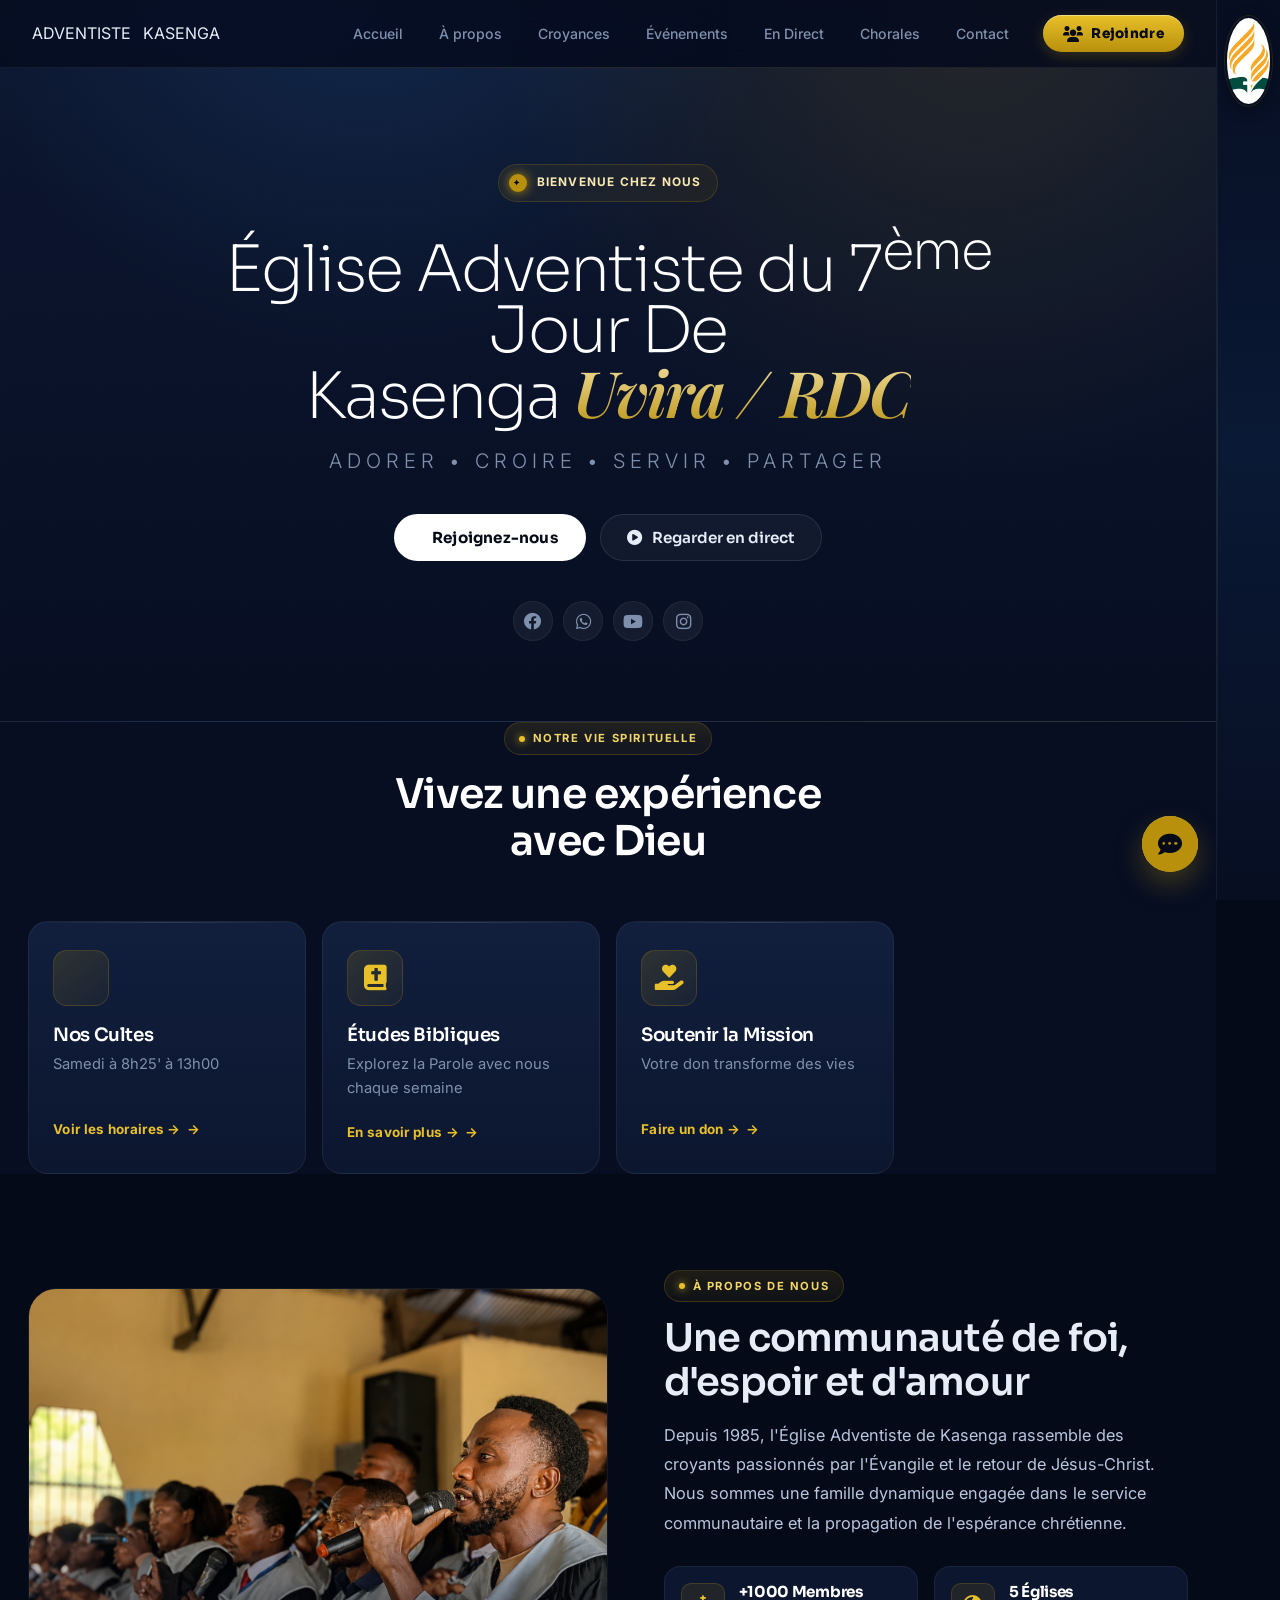
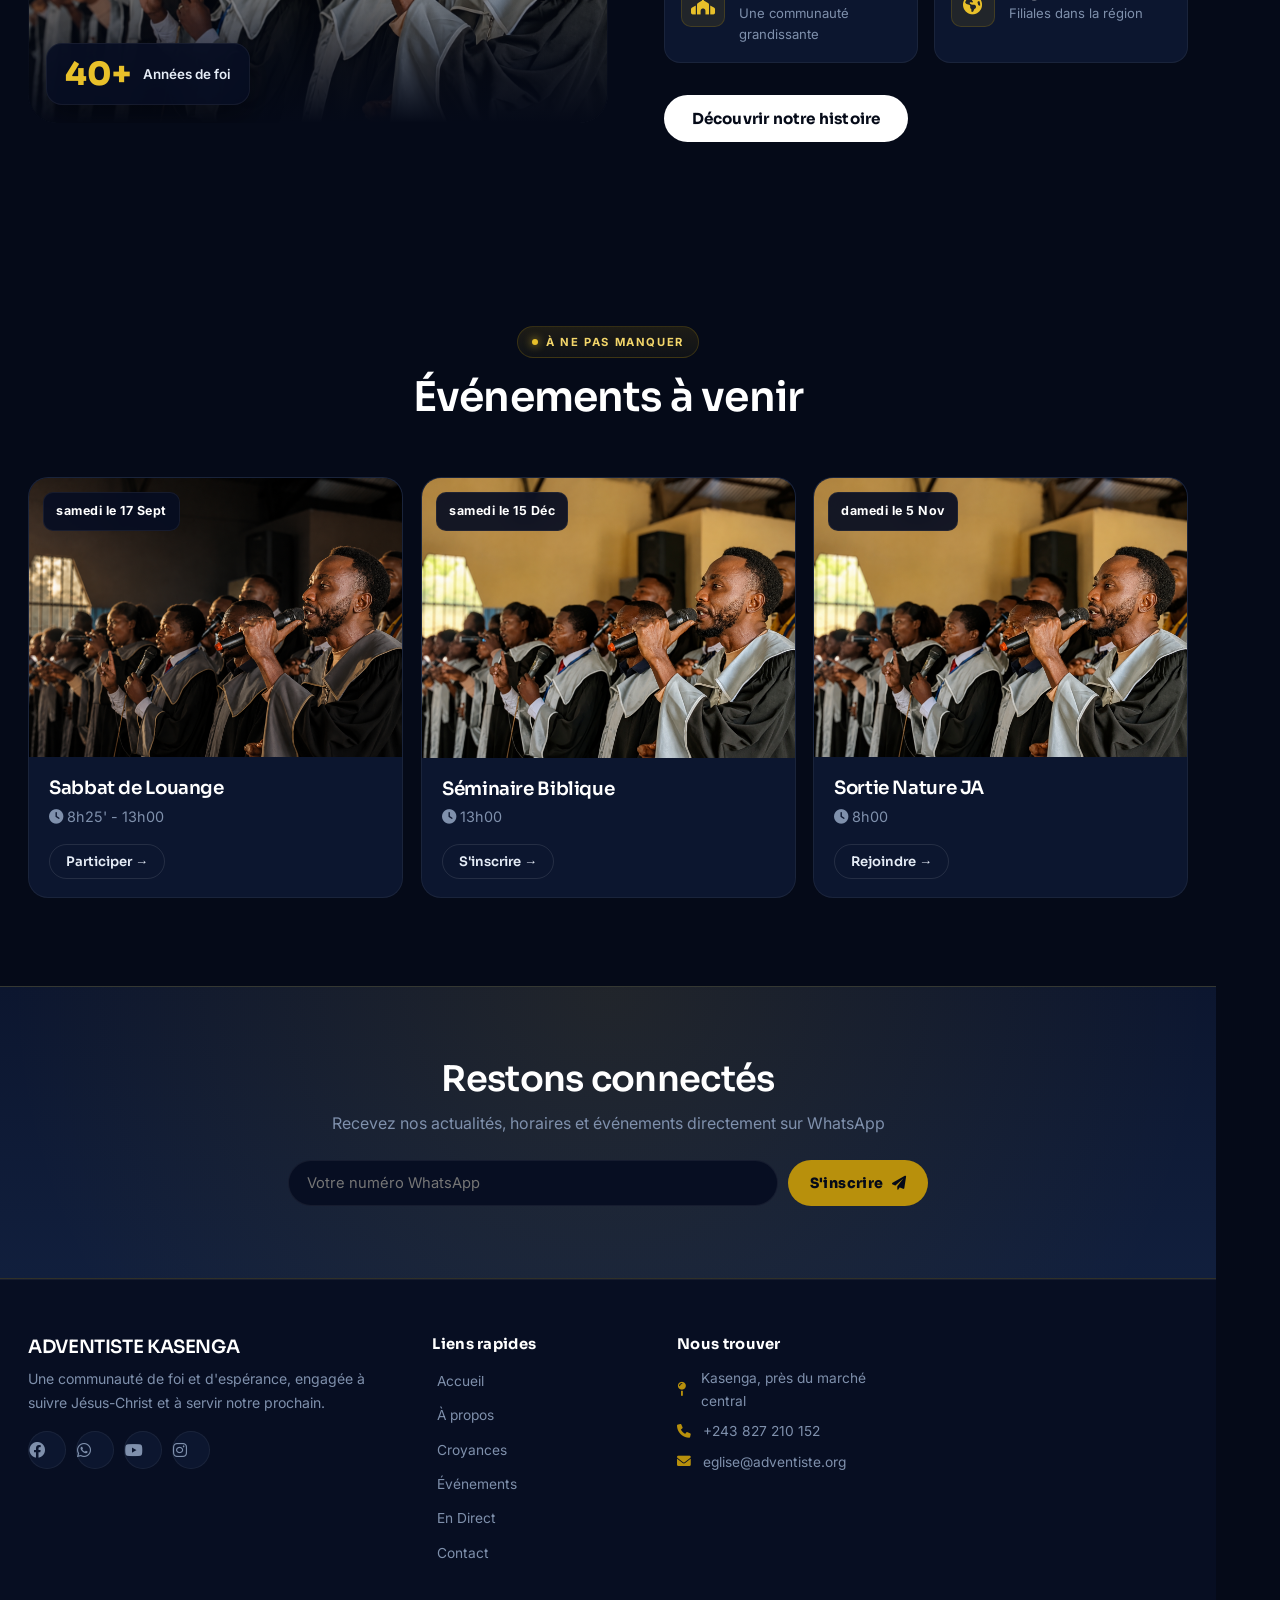
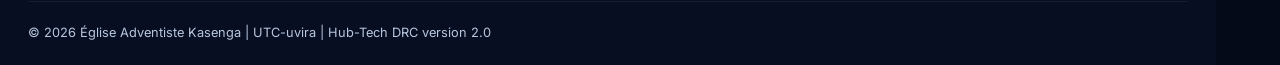
==== commit 55df1266: "version avec apk" ====
--- a/index.html
+++ b/index.html
@@ -7,6 +7,15 @@
     <!-- Font Awesome 6 (remplace Bootstrap Icons) -->
     <link rel="stylesheet" href="https://cdnjs.cloudflare.com/ajax/libs/font-awesome/6.0.0-beta3/css/all.min.css">
     <link rel="stylesheet" href="css/style.css">
+    <link rel="manifest" href="/manifest.json">
+    <meta name="theme-color" content="#0a192f">  
+    <script>
+        if ('serviceWoker' in navigator){
+            window.addEventListener('load', () => {
+                navigator.serviceWoker.registrer('/sw.js');
+            });
+        }
+    </script>
 </head>
 <body>
 
--- a/css/style.css
+++ b/css/style.css
@@ -4197,4 +4197,149 @@
 .force-right-4196{position:fixed;right:0}
 .force-right-4197{position:fixed;right:0}
 .force-right-4198{position:fixed;right:0}
-.force-right-4199{position:fixed;right:0}+.force-right-4199{position:fixed;right:0}
+
+
+
+
+/* ==========================================================
+   TRANSITIONS & HOVER PREMIUM - À COLLER À LA FIN
+   ========================================================== */
+
+/* 1. Transition globale douce */
+:root{ --ease: cubic-bezier(.16,1,.3,1); --bounce: cubic-bezier(.34,1.56,.64,1); }
+*{ transition: background-color .25s var(--ease), border-color .25s var(--ease), color .2s var(--ease); }
+
+/* 2. Cartes qui s'envolent */
+.service-card, .mission-card, .team-card, .belief-card, .event-card, .chorale-card, .detail-item, .archive-card{
+  transition: transform .4s var(--ease), box-shadow .35s var(--ease), border-color .3s ease !important;
+  will-change: transform;
+}
+.service-card:hover, .mission-card:hover, .team-card:hover, .belief-card:hover, .event-card:hover, .chorale-card:hover{
+  transform: translateY(-10px) scale(1.02) !important;
+  border-color: rgba(184,144,12,0.45) !important;
+  box-shadow: 0 20px 50px rgba(0,0,0,0.45), 0 0 0 1px rgba(184,144,12,0.2) !important;
+}
+.service-card:hover h3, .mission-card:hover h3{ color: #e0b91d !important; }
+
+/* 3. Icônes qui tournent et brillent */
+.service-icon, .mission-card .icon, .detail-item .icon{
+  transition: transform .4s var(--bounce), background .3s ease, box-shadow .3s ease !important;
+}
+.service-card:hover .service-icon{
+  transform: rotate(8deg) scale(1.15);
+  background: rgba(184,144,12,0.22) !important;
+  box-shadow: 0 0 20px rgba(184,144,12,0.35);
+}
+
+/* 4. Boutons avec effet shine qui traverse */
+.btn-join, .btn-primary, .btn-submit, .btn-gold{
+  position: relative; overflow: hidden;
+  transition: transform .25s var(--bounce), box-shadow .3s ease, filter .2s ease !important;
+}
+.btn-join::after, .btn-primary::after{
+  content:''; position:absolute; top:0; left:-120%; width:80%; height:100%;
+  background: linear-gradient(90deg, transparent, rgba(255,255,255,0.5), transparent);
+  transform: skewX(-20deg);
+  transition: left .6s var(--ease);
+}
+.btn-join:hover::after, .btn-primary:hover::after{ left: 140%; }
+.btn-join:hover, .btn-primary:hover{
+  transform: translateY(-2px) scale(1.04) !important;
+  box-shadow: 0 10px 25px rgba(184,144,12,0.4) !important;
+  filter: brightness(1.08);
+}
+.btn-join:active, .btn-primary:active{ transform: scale(0.97) !important; }
+
+/* 5. Navigation avec soulignement qui glisse */
+.nav a{ position: relative; }
+.nav a::after{
+  content:''; position:absolute; left:50%; bottom:-4px;
+  width:0; height:2px; background:#B8900C;
+  transform: translateX(-50%);
+  transition: width .35s var(--ease) !important;
+  box-shadow: 0 0 8px #B8900C;
+}
+.nav a:hover::after, .nav a.active::after{ width: 70%; }
+
+/* 6. Images qui zooment */
+.history-image img, .about-image img, .event-image img, .chorale-image, .team-card img{
+  transition: transform .7s var(--ease), filter .4s ease !important;
+  overflow: hidden;
+}
+.history-image:hover img, .event-card:hover .event-image img, .team-card:hover img{
+  transform: scale(1.08);
+  filter: brightness(1.1) contrast(1.05);
+}
+
+/* 7. Hero avec parallax */
+.hero{
+  transition: background-position .8s var(--ease);
+}
+.hero h1{
+  animation: fadeUp .9s var(--ease) both;
+}
+.hero-subtitle{
+  animation: fadeUp .9s var(--ease) .15s both;
+}
+.hero-buttons{
+  animation: fadeUp .9s var(--ease) .3s both;
+}
+@keyframes fadeUp{
+  from{ opacity:0; transform: translateY(30px); }
+  to{ opacity:1; transform: translateY(0); }
+}
+
+/* 8. Sidebar logo qui pulse doré */
+.sidebar-logo img{
+  transition: transform .4s var(--bounce), box-shadow .4s ease !important;
+  animation: goldPulse 3s ease-in-out infinite;
+}
+@keyframes goldPulse{
+  0%,100%{ box-shadow: 0 0 0 0 rgba(184,144,12,0.5), 0 4px 16px rgba(0,0,0,0.4); }
+  50%{ box-shadow: 0 0 0 10px rgba(184,144,12,0), 0 4px 16px rgba(0,0,0,0.4); }
+}
+.sidebar-logo img:hover{
+  transform: scale(1.12) rotate(3deg) !important;
+  animation: none;
+}
+
+/* 9. Footer liens qui glissent */
+.footer-links a, .footer-social a{
+  transition: transform .25s var(--ease), color .2s ease !important;
+  display: inline-flex;
+}
+.footer-links a:hover{ transform: translateX(6px); color: #B8900C !important; }
+.footer-social a:hover{ transform: translateY(-3px) scale(1.1); }
+
+/* 10. Stats qui comptent + glow */
+.stat-item .number{
+  transition: transform .4s var(--bounce), text-shadow .4s ease !important;
+  display: inline-block;
+}
+.stat-item:hover .number{
+  transform: scale(1.15);
+  text-shadow: 0 0 20px rgba(184,144,12,0.6);
+}
+
+/* 11. Input focus qui brille */
+input:focus, textarea:focus, select:focus{
+  border-color: rgba(184,144,12,0.6) !important;
+  box-shadow: 0 0 0 4px rgba(184,144,12,0.15), 0 4px 16px rgba(0,0,0,0.2) !important;
+  transform: translateY(-1px);
+}
+
+/* 12. Apparition en cascade au scroll */
+.service-card:nth-child(1){ animation: fadeUp .6s var(--ease) .05s both; }
+.service-card:nth-child(2){ animation: fadeUp .6s var(--ease) .1s both; }
+.service-card:nth-child(3){ animation: fadeUp .6s var(--ease) .15s both; }
+.service-card:nth-child(4){ animation: fadeUp .6s var(--ease) .2s both; }
+.mission-card:nth-child(1){ animation: fadeUp .6s var(--ease) .1s both; }
+.mission-card:nth-child(2){ animation: fadeUp .6s var(--ease) .2s both; }
+.mission-card:nth-child(3){ animation: fadeUp .6s var(--ease) .3s both; }
+
+/* 13. Chatbot qui rebondit */
+.chatbot-icon{
+  transition: transform .3s var(--bounce), box-shadow .3s ease !important;
+}
+.chatbot-icon:hover{ transform: scale(1.12) translateY(-3px) !important; }
